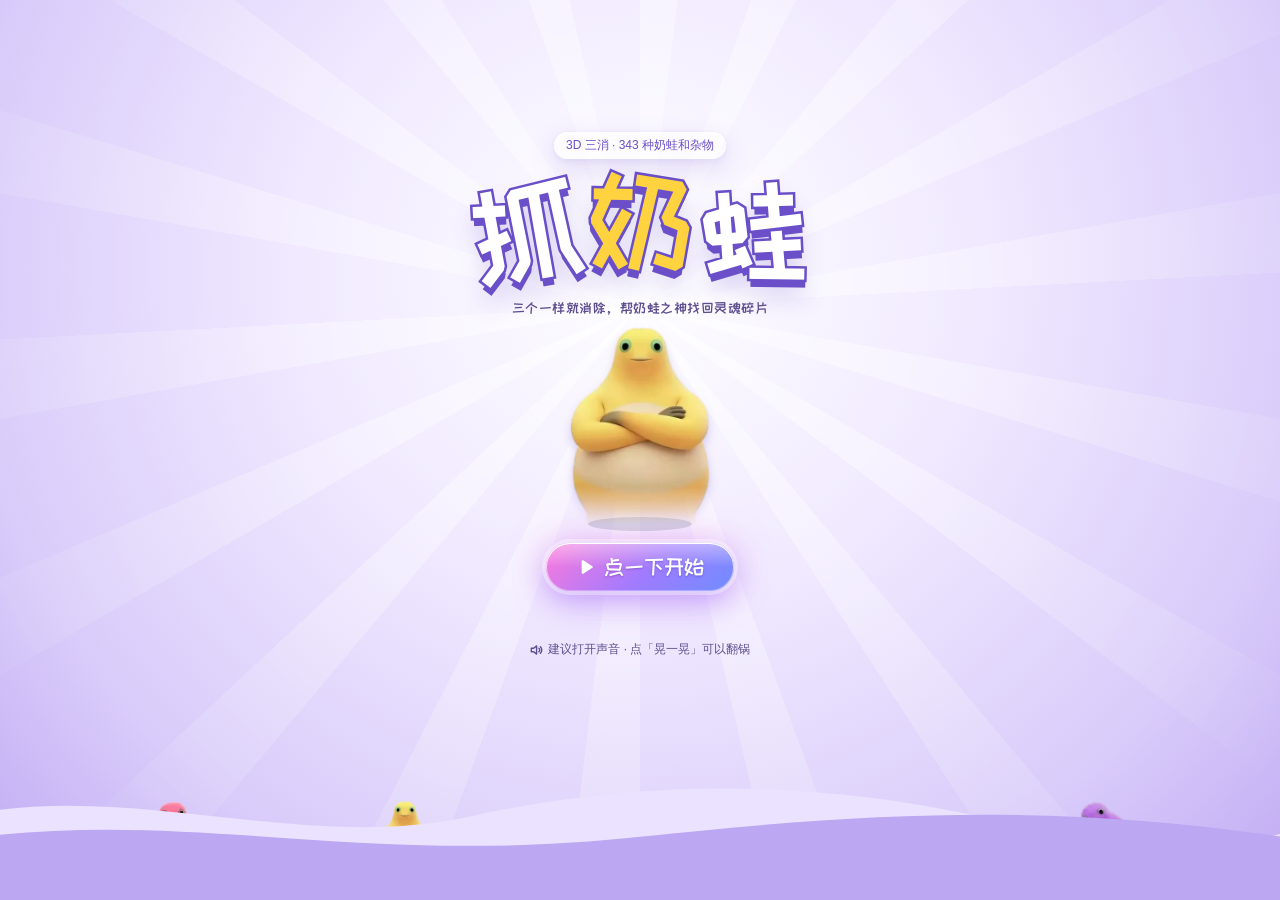
==== index.html @ e1a478c0 "图鉴：联动角色置顶；同步奶蛙之塔 Co-Authored-By: Claude Opus 5.5 <noreply@anthropic.com> Claude-Session: https://cla" ====
<!doctype html>
<html lang="zh-CN">
<head>
<meta charset="utf-8">
<script>(function(){var W=window,K="nwWd",tried=false;try{tried=sessionStorage.getItem(K)==="1"}catch(e){tried=(W.name||"").indexOf(K)>=0}function mark(){try{sessionStorage.setItem(K,"1")}catch(e){try{W.name=(W.name||"")+" "+K}catch(x){}}}W.__nwHard=function(){mark();var done=function(){try{location.reload()}catch(e){}},ps=[];try{if(navigator.serviceWorker&&navigator.serviceWorker.getRegistrations)ps.push(navigator.serviceWorker.getRegistrations().then(function(rs){return Promise.all(rs.map(function(r){return r.unregister()}))}))}catch(e){}try{if(W.caches)ps.push(caches.keys().then(function(ks){return Promise.all(ks.map(function(k){return caches.delete(k)}))}))}catch(e){}try{document.documentElement.className+=" nwretry"}catch(e){}if(W.Promise&&ps.length){var t=setTimeout(done,2500);Promise.all(ps).then(function(){clearTimeout(t);setTimeout(done,300)},function(){clearTimeout(t);done()})}else setTimeout(done,300)};var last=-1,start=Date.now();function cnt(){try{return performance.getEntriesByType("resource").length}catch(e){return 0}}function chk(){if(W.__gameRun||W.__bootOK)return;var n=cnt();if(Date.now()-start<30000&&n!==last){last=n;setTimeout(chk,10000);return}if(tried)return;W.__nwHard()}setTimeout(function(){last=cnt();setTimeout(chk,10000)},7000)})();</script>
<meta name="viewport" content="width=device-width, initial-scale=1, viewport-fit=cover">
<meta name="description" content="3D 抓奶蛙：三个一样就消除，把盆底的宇宙奶蛙抓出来。">
<meta name="theme-color" content="#e3d9fb">
<link rel="preload" href="three.min.js" as="script"><link rel="preload" href="cannon.min.js" as="script">
<link rel="manifest" href="data:application/json,%7B%22name%22%3A%22%E6%8A%93%E5%A5%B6%E8%9B%99%22%2C%22display%22%3A%22standalone%22%7D">
<script>try{if(!Object.fromEntries)Object.fromEntries=function(it){var o={};Array.from(it).forEach(function(p){o[p[0]]=p[1]});return o};if(!Array.prototype.flat)Object.defineProperty(Array.prototype,"flat",{configurable:true,writable:true,value:function(d){d=d===undefined?1:d;return d<1?this.slice():this.reduce(function(a,v){return a.concat(Array.isArray(v)?v.flat(d-1):v)},[])}})}catch(e){}(function(){try{if(window.toy||!/(^|\.)(bilibili|bilibilitoy)\.com$/.test(location.hostname))return;var t=document.createElement("script");t.src="https://s1.hdslb.com/bfs/seed/toy/app/sdk/toy-sdk.js";t.async=true;document.head.appendChild(t)}catch(e){}})();try{window.__g0=Object.getOwnPropertyNames(window)}catch(e){}(function(){try{if(window.name.indexOf("nwRestored")>=0)return;var ls=window.localStorage;if(ls.getItem("nw-stats")||ls.getItem("nw-dex")||!window.indexedDB)return;var r=indexedDB.open("nw-backup",1);r.onupgradeneeded=function(){r.result.createObjectStore("kv")};r.onsuccess=function(){var db=r.result;try{var q=db.transaction("kv","readonly").objectStore("kv").get("s");q.onsuccess=function(){var b=q.result;db.close();if(!b||!b.d||!b.d["nw-stats"]&&!b.d["nw-dex"])return;if(ls.getItem("nw-stats")||ls.getItem("nw-dex"))return;for(var k in b.d){try{ls.setItem(k,b.d[k])}catch(e){}}window.name+=" nwRestored";location.reload()}}catch(e){db.close()}}}catch(e){}})();try{if(window.caches)caches.keys().then(function(ks){ks.forEach(function(k){if(k.indexOf("naiwa-safe-")!==0)caches.delete(k)})})}catch(e){}window.__regSW=function(){if("serviceWorker"in navigator&&location.protocol==="https:"){navigator.serviceWorker.register("sw.js").then(function(r){r.update()}).catch(function(){})}};(function(){var err=null;window.__bootOK=false;window.addEventListener("error",function(e){if(!window.__bootOK&&!err)err=e&&e.message||"error"});function box(msg,btn){var sp=document.getElementById("splash")||document.body||document.documentElement;if(window.__bootOK)return;var d=document.getElementById("bootHelp");if(!d){d=document.createElement("div");d.id="bootHelp";d.setAttribute("style",'visibility:visible;position:fixed;left:16px;right:16px;bottom:calc(18px + env(safe-area-inset-bottom,0px));z-index:50;padding:14px 16px;border-radius:20px;background:rgba(255,255,255,.92);box-shadow:0 8px 24px rgba(80,50,160,.2);color:#3a2f6b;font:14px/1.55 -apple-system,"PingFang SC","Microsoft YaHei",sans-serif;text-align:center');sp.appendChild(d)}d.innerHTML=msg+(btn?'<br><button type="button" style="margin-top:10px;border:0;border-radius:999px;padding:9px 22px;font:inherit;color:#fff;background:linear-gradient(135deg,#ff8fb1,#b39bff)" onclick="event.stopPropagation();window.__nwHard?window.__nwHard():location.reload()">重新加载</button>':"")}function chk(n){if(window.__bootOK)return;if(err)box("游戏没能启动（可能是 App 版本太旧，或者不支持 3D）。<br>可以把 B站 App 更新到最新版后再打开试试。",true);else if(n===1)box("加载得有点慢，网络不太好的话再等一下下……",false);else box("还是没加载好。可以点下面重新加载，或者换个网络 / 浏览器打开。",true);if(n<2)setTimeout(function(){chk(n+1)},n===0?6e3:12e3)}setTimeout(function(){chk(err?0:1)},9e3);(function rmH(){if(window.__bootOK){var d=document.getElementById("bootHelp");if(d&&d.parentNode)d.parentNode.removeChild(d)}else setTimeout(rmH,400)})();window.addEventListener("error",function(){if(!window.__bootOK)setTimeout(function(){chk(0)},1500)});function hasGL(){try{var c=document.createElement("canvas"),g=window.WebGLRenderingContext&&(c.getContext("webgl")||c.getContext("experimental-webgl"));if(!g)return false;var x=g.getExtension("WEBGL_lose_context");if(x)x.loseContext();return true}catch(e){return false}}document.addEventListener("DOMContentLoaded",function(){if(!hasGL()){window.__noGL=true;box("你的手机或浏览器<b>打不开 3D 画面</b>，所以游戏进不去。<br>可以试试：更新 B站 App / 系统浏览器，或者换一个浏览器（比如 Chrome、Safari）打开。",true)}})})();
</script>
<title>抓奶蛙</title>
<style>@font-face{font-family:"ZCOOL KuaiLe";src:url([data-uri]) format("woff2");font-display:swap}
</style>
<style>:root{padding-top:env(safe-area-inset-top,0px);padding-bottom:env(safe-area-inset-bottom,0px);--pond:#e4dafc;--pond-hi:#faf7ff;--pond-lo:#c6b3f3;--pond-deep:#6a4fc9;--ink:#2e2552;--ink-soft:#5f5585;--mist:#e6f4fe;--milk:#fffaf0;--cream:#fff3d6;--wood:#9a5f2c;--wood-dark:#5e3716;--wood-light:#c98a4d;--sun:#ffd23f;--sun-dark:#c9971a;--berry:#ef5a7a;--berry-dark:#b8304f;--sky:#6fb8ff;--common:#5fae54;--rare:#4f8fe8;--legend:#8a5cf0;--display:"ZCOOL KuaiLe","PingFang SC","Hiragino Sans GB","Microsoft YaHei",sans-serif;--body:"ZCOOL KuaiLe","PingFang SC","Hiragino Sans GB","Microsoft YaHei","Noto Sans SC",system-ui,sans-serif;color-scheme:light}*{box-sizing:border-box;-webkit-tap-highlight-color:transparent}html,body{height:100%}body{margin:0;background:radial-gradient(ellipse at 50% 30%,var(--pond-hi) 0%,var(--pond) 50%,var(--pond-lo) 100%);color:var(--ink);font-family:var(--display);overflow:hidden;user-select:none;-webkit-user-select:none;touch-action:none}button{font:inherit;color:inherit;cursor:pointer}button:focus-visible,input:focus-visible{outline:3px solid #fff;outline-offset:2px}svg.i{width:20px;height:20px;fill:none;stroke:currentColor;stroke-width:2.4;stroke-linecap:round;stroke-linejoin:round;flex:none}.chip{display:inline-flex;align-items:center;gap:5px;background:rgba(255,255,255,.78);border-radius:999px;padding:5px 11px;font-size:15px;font-variant-numeric:tabular-nums;white-space:nowrap;box-shadow:0 2px 0 rgba(106,79,201,.25)}.iconbtn{display:inline-flex;align-items:center;justify-content:center;width:38px;height:38px;border:0;border-radius:16px;background:rgba(255,255,255,.85);color:var(--pond-deep);box-shadow:0 3px 0 rgba(106,79,201,.35);flex:none}.iconbtn:active{transform:translateY(2px);box-shadow:0 1px 0 rgba(106,79,201,.35)}.btn{display:flex;align-items:center;justify-content:center;gap:8px;border:0;border-radius:20px;padding:13px 18px;font-size:20px;background:var(--sun);color:#5a3d00;box-shadow:0 5px 0 var(--sun-dark),0 9px 14px rgba(0,0,0,.15)}.btn:active{transform:translateY(4px);box-shadow:0 1px 0 var(--sun-dark)}.btn:disabled{opacity:.55;cursor:default;transform:none}.btn.green{background:#fff;color:var(--pond-deep);box-shadow:0 5px 0 #cfc0f2,0 9px 14px rgba(0,0,0,.12)}.btn.pink{background:var(--berry);color:#fff;box-shadow:0 5px 0 var(--berry-dark),0 9px 14px rgba(0,0,0,.15)}.btn small{font-size:13px;opacity:.75;font-family:var(--body);font-variant-numeric:tabular-nums}.toggle[aria-pressed=false]{opacity:.5}.toggle[aria-pressed=false] .on{display:none}.toggle[aria-pressed=true] .off{display:none}.decor{position:fixed;top:0;right:0;bottom:0;left:0;pointer-events:none;overflow:hidden;z-index:0}.pad{position:absolute;border-radius:50%;background:radial-gradient(circle at 32% 28%,rgba(255,255,255,.95) 0,rgba(255,255,255,.95) 8%,rgba(255,255,255,.25) 22%,rgba(170,215,247,.18) 60%,rgba(255,255,255,.45) 100%);border:2px solid rgba(255,255,255,.7);animation:drift 14s ease-in-out infinite alternate}.pad::after{content:"";position:absolute;left:22%;top:16%;width:22%;height:12%;border-radius:50%;background:rgba(255,255,255,.9);transform:rotate(-30deg)}@keyframes drift{to{transform:translate(14px,-10px) rotate(18deg)}}.bubble{position:absolute;bottom:-20px;width:10px;height:10px;border-radius:50%;border:2px solid rgba(255,255,255,.8);animation:rise 9s linear infinite}@keyframes rise{to{transform:translateY(-110vh) translateX(20px)}}.screen{position:fixed;top:0;right:0;bottom:0;left:0;z-index:40;display:flex;flex-direction:column;align-items:center;overflow-y:auto;padding-inline:16px;padding-block:calc(env(safe-area-inset-top,0px) + 12px) calc(env(safe-area-inset-bottom,0px) + 18px);background:radial-gradient(ellipse at 50% 25%,var(--pond-hi) 0%,var(--pond) 55%,var(--pond-lo) 100%)}.screen[hidden]{display:none}.screen>*{position:relative;z-index:1}.screen-head{width:100%;max-width:520px;display:flex;align-items:center;gap:10px;padding-block:4px 12px}.screen-head h2{margin:0;flex:1;font-size:28px;font-weight:400;color:#fff;text-shadow:0 2px 0 var(--pond-deep),0 4px 0 rgba(0,0,0,.12)}#home{gap:12px}.home-bar{width:100%;max-width:440px;display:flex;align-items:center;gap:8px}.home-bar .grow{flex:1}.logo{display:flex;gap:2px;margin-top:2px}.logo span{display:inline-block;font-size:clamp(60px,18vw,88px);line-height:1;color:#fff;-webkit-text-stroke:3px var(--pond-deep);paint-order:stroke fill;text-shadow:0 6px 0 var(--pond-deep),0 12px 18px rgba(106,79,201,.25);animation:hopIn .7s cubic-bezier(.3,1.7,.5,1) both}.logo span:nth-child(1){transform:rotate(-8deg);animation-delay:.05s}.logo span:nth-child(2){color:var(--sun);transform:translateY(-8px) rotate(4deg);animation-delay:.15s}.logo span:nth-child(3){transform:rotate(-3deg);animation-delay:.25s}@keyframes hopIn{from{opacity:0;translate:0 -50px;scale:.4}}.tag{margin:0;font-family:var(--body);font-size:14px;color:var(--ink-soft);text-align:center}.hero{position:relative;width:min(86vw,340px);height:min(52vw,220px);display:flex;align-items:flex-end;justify-content:center;margin-bottom:10px}.hero .stand{position:absolute;bottom:0;left:24%;right:24%;height:30px;border-radius:50%;background:radial-gradient(ellipse at 50% 35%,#fff,#ece4fd 70%);box-shadow:0 6px 0 #c9b8f0,0 14px 20px rgba(106,79,201,.22)}.hero .main{position:relative;z-index:1;height:94%;max-width:52%;object-fit:contain;margin-bottom:12px;animation:bob 1.6s ease-in-out infinite;transform-origin:50% 100%;cursor:pointer;filter:drop-shadow(0 6px 6px rgba(106,79,201,.25))}.hero .main.ph{border-radius:20px;border:4px solid #fff;height:80%;box-shadow:0 6px 0 #c9b8f0}@keyframes bob{0%,100%{transform:translateY(0) scale(1,1)}45%{transform:translateY(-14px) scale(.97,1.04)}90%{transform:translateY(0) scale(1.05,.95)}}.orb{position:absolute;width:58px;height:58px;border-radius:50%;overflow:hidden;background:radial-gradient(circle at 50% 60%,#fff,#d6eefd);border:3px solid #fff;box-shadow:0 6px 14px rgba(106,79,201,.2);display:flex;align-items:center;justify-content:center;animation:float 3.6s ease-in-out infinite alternate}.orb img{width:82%;height:82%;object-fit:contain}.orb img.ph{width:100%;height:100%;object-fit:cover}.orb::after{content:"";position:absolute;left:18%;top:10%;width:30%;height:16%;border-radius:50%;background:rgba(255,255,255,.85);transform:rotate(-30deg)}@keyframes float{to{transform:translateY(-12px) rotate(4deg)}}.nameplate{position:absolute;bottom:-14px;left:50%;transform:translateX(-50%);z-index:2;gap:6px}.nameplate i{width:9px;height:9px;border-radius:50%;background:var(--rc,var(--common))}.levels{width:100%;max-width:440px;display:grid;grid-template-columns:1fr 1fr;gap:12px;margin-top:6px}.lv{position:relative;text-align:left;border:0;border-radius:28px;padding:14px 14px 12px;background:#fff;box-shadow:0 6px 0 #cfc0f2,0 12px 18px rgba(106,79,201,.15);display:flex;flex-direction:column;gap:3px;overflow:hidden;min-height:140px;min-width:0}.lv:active{transform:translateY(4px);box-shadow:0 2px 0 #cfc0f2}.lv .tg{font-family:var(--body);font-size:12px;color:var(--ink-soft)}.lv h3{margin:0;font-size:28px;font-weight:400;color:var(--pond-deep);line-height:1.15}.lv .meta{font-family:var(--body);font-size:12px;color:var(--ink-soft)}.lv .bt{margin-top:auto;font-size:15px;font-variant-numeric:tabular-nums;padding-right:40px}.lv .go{position:absolute;right:12px;bottom:12px;width:36px;height:36px;border-radius:50%;background:var(--sun);box-shadow:0 3px 0 var(--sun-dark);display:flex;align-items:center;justify-content:center;color:#5a3d00}.lv .go svg.i{width:16px;height:16px}.lv .peek{position:absolute;right:-12px;top:-4px;width:72px;height:84px;object-fit:contain;transform:rotate(12deg);pointer-events:none}.lv>*:not(.peek){position:relative;z-index:1}.lv.hard{background:radial-gradient(1.5px 1.5px at 20% 30%,#fff 50%,transparent 51%),radial-gradient(1px 1px at 70% 60%,#fff 50%,transparent 51%),radial-gradient(1.5px 1.5px at 40% 80%,#fff 50%,transparent 51%),radial-gradient(1px 1px at 85% 20%,#fff 50%,transparent 51%),linear-gradient(160deg,#4a4fb0,#1d2155);box-shadow:0 6px 0 #14173d,0 12px 18px rgba(29,33,85,.3);color:#fff}.lv.hard:active{box-shadow:0 2px 0 #14173d}.lv.hard h3{color:#fff}.lv.hard .tg,.lv.hard .meta{color:#c9d3ff}.lv.hard .bt{color:#ffe08a}.lv.locked .go{background:#8e96d6;box-shadow:none;color:#fff}.lv.locked .peek{filter:brightness(0) opacity(.45)}.lv.nudge{animation:nudge .4s}@keyframes nudge{20%,60%{transform:translateX(-6px)}40%,80%{transform:translateX(6px)}}.lv:disabled{cursor:default;opacity:.8}.daily{width:100%;max-width:440px;display:flex;align-items:center;gap:12px;border:0;text-align:left;background:rgba(255,255,255,.8);border-radius:20px;padding:10px 14px 10px 10px;box-shadow:0 4px 0 rgba(106,79,201,.18)}.daily .pic{width:62px;height:62px;border-radius:16px;flex:none;background:radial-gradient(circle at 50% 40%,#fff,color-mix(in srgb,var(--rc,var(--common)) 20%,#fff));display:flex;align-items:center;justify-content:center;overflow:hidden}.daily .pic img{width:88%;height:88%;object-fit:contain}.daily .pic img.ph{width:100%;height:100%;object-fit:cover}.daily.locked .pic img{filter:brightness(0) opacity(.3)}.daily>div:last-child{min-width:0;flex:1}.daily small{display:block;font-family:var(--body);font-size:12px;color:var(--ink-soft)}.daily b{font-weight:400;font-size:20px}.daily p{margin:2px 0 0;font-family:var(--body);font-size:13px;color:var(--ink-soft);overflow:hidden;text-overflow:ellipsis;white-space:nowrap}.menu{width:100%;max-width:440px;display:grid;grid-template-columns:1fr 1fr;gap:12px}.menu .btn{font-size:18px;padding:12px 10px}.dex-sum{width:100%;max-width:520px;display:flex;align-items:center;gap:12px;background:rgba(255,255,255,.7);border-radius:20px;padding:12px 14px;margin-bottom:14px}.dex-sum b{font-size:30px;font-weight:400;font-variant-numeric:tabular-nums;color:var(--pond-deep)}.dex-sum .meter{flex:1;height:12px;border-radius:99px;background:rgba(106,79,201,.15);overflow:hidden}.dex-sum .meter i{display:block;height:100%;background:linear-gradient(90deg,var(--sun),#ffb03f);border-radius:99px}.dex-sec{width:100%;max-width:520px}.dex-sec h3{margin:6px 0 10px;font-size:20px;font-weight:400;color:#fff;text-shadow:0 2px 0 var(--pond-deep)}.dex-grid{display:grid;grid-template-columns:repeat(auto-fill,minmax(98px,1fr));gap:10px;margin-bottom:16px}.dcard{position:relative;border:0;border-radius:20px;padding:8px 6px 9px;background:var(--milk);box-shadow:0 4px 0 var(--rc,var(--common));display:flex;flex-direction:column;align-items:center;gap:4px;min-width:0}.dcard:active{transform:translateY(3px);box-shadow:0 1px 0 var(--rc,var(--common))}.dcard .pic{width:100%;aspect-ratio:1;border-radius:12px;background:radial-gradient(circle at 50% 40%,#fff,color-mix(in srgb,var(--rc,var(--common)) 18%,#fff));display:flex;align-items:center;justify-content:center;overflow:hidden}.dcard .pic img{width:88%;height:88%;object-fit:contain}.dcard .pic img.ph,.card .pic img.ph{width:100%;height:100%;object-fit:cover;border-radius:12px}.dcard.locked .pic img{filter:brightness(0) opacity(.28)}.dcard .nm{font-size:15px;line-height:1.2;text-align:center;white-space:nowrap;overflow:hidden;text-overflow:ellipsis;max-width:100%}.dcard .no{position:absolute;top:6px;left:9px;font-size:12px;font-family:var(--body);color:var(--ink-soft);font-variant-numeric:tabular-nums}.dcard .new{position:absolute;top:-6px;right:-4px;background:var(--berry);color:#fff;font-size:12px;border-radius:8px;padding:1px 6px}.r-common{--rc:var(--common)}.r-rare{--rc:var(--rare)}.r-legend{--rc:var(--legend)}.rar{display:inline-block;font-size:13px;font-family:var(--body);color:#fff;background:var(--rc);border-radius:99px;padding:2px 9px}.r-legend .rar{background:linear-gradient(90deg,#3b2a7a,var(--legend),#e3a73d)}.tabs{width:100%;max-width:520px;display:grid;grid-auto-flow:column;grid-auto-columns:1fr;gap:6px;background:rgba(255,255,255,.45);padding:5px;border-radius:20px;margin-bottom:12px}.tabs button{border:0;border-radius:16px;padding:9px;font-size:18px;background:transparent;color:var(--pond-deep)}.tabs button[aria-selected=true]{background:#fff;box-shadow:0 3px 0 #cfc0f2}.board{width:100%;max-width:520px;display:flex;flex-direction:column;gap:8px}.rowr{display:grid;grid-template-columns:38px minmax(0,1fr) auto;align-items:center;gap:10px;background:rgba(255,255,255,.82);border-radius:16px;padding:10px 14px}.rowr.me{outline:3px solid var(--sun)}.rank{width:32px;height:32px;border-radius:50%;display:flex;align-items:center;justify-content:center;font-size:18px;background:rgba(106,79,201,.12);color:var(--pond-deep);font-variant-numeric:tabular-nums}.rank.g1{background:#ffd23f;color:#6b4a00;box-shadow:0 2px 0 #c9971a}.rank.g2{background:#e3e8ee;color:#4b5563;box-shadow:0 2px 0 #aab3bd}.rank.g3{background:#f1b27f;color:#6b3410;box-shadow:0 2px 0 #c97d45}.rowr .who{min-width:0}.rowr .who b{display:block;font-weight:400;font-size:18px;white-space:nowrap;overflow:hidden;text-overflow:ellipsis}.rowr .who small{font-family:var(--body);font-size:12px;color:var(--ink-soft)}.rowr .t{font-size:20px;font-variant-numeric:tabular-nums;color:var(--pond-deep)}.empty{font-family:var(--body);text-align:center;color:var(--ink-soft);background:rgba(255,255,255,.6);border-radius:16px;padding:22px 16px;line-height:1.6}.stats{width:100%;max-width:520px;display:grid;grid-template-columns:repeat(3,1fr);gap:8px;margin-top:14px}.stats div{background:rgba(255,255,255,.6);border-radius:16px;padding:8px;text-align:center}.stats b{display:block;font-size:22px;font-weight:400;font-variant-numeric:tabular-nums}.stats small{font-family:var(--body);font-size:12px;color:var(--ink-soft)}.note{font-family:var(--body);font-size:12px;color:var(--ink-soft);margin:12px 0 0;text-align:center;max-width:520px}#app{position:relative;z-index:1;height:100%;max-width:520px;margin:0 auto;display:flex;flex-direction:column;padding-inline:12px;padding-block:8px 10px;gap:8px}.hud{display:flex;align-items:center;gap:8px}.prog{flex:1;min-width:0;display:flex;flex-direction:column;gap:3px}.prog .bar{height:12px;border-radius:99px;background:rgba(255,255,255,.55);overflow:hidden;box-shadow:inset 0 1px 2px rgba(0,0,0,.2)}.prog .bar i{display:block;height:100%;width:0;background:linear-gradient(90deg,var(--sun),#ffb03f);border-radius:99px;transition:width .3s}.prog span{font-family:var(--body);font-size:12px;color:var(--ink);font-variant-numeric:tabular-nums}.timer.warn{background:var(--berry);color:#fff;animation:throb .5s ease-in-out infinite alternate}@keyframes throb{to{transform:scale(1.08)}}#stage{position:relative;flex:1;min-height:0;border-radius:28px;overflow:hidden}#stage canvas{display:block;width:100%;height:100%;cursor:pointer}#banner{position:absolute;top:0;right:0;bottom:0;left:0;display:flex;align-items:center;justify-content:center;pointer-events:none;padding-inline:16px;text-align:center}#banner span{font-size:34px;color:#fff;-webkit-text-stroke:2px var(--pond-deep);paint-order:stroke fill;text-shadow:0 4px 0 var(--pond-deep),0 8px 12px rgba(0,0,0,.2);opacity:0;transform:scale(.6) rotate(-4deg);transition:opacity .25s,transform .35s cubic-bezier(.3,1.6,.5,1);text-wrap:balance}#banner.on span{opacity:1;transform:scale(1) rotate(0)}#toast{position:absolute;top:10px;left:50%;transform:translate(-50%,-70px);display:flex;align-items:center;gap:8px;background:var(--milk);border-radius:16px;padding:6px 14px 6px 6px;box-shadow:0 4px 0 var(--rc,var(--common)),0 8px 14px rgba(0,0,0,.15);transition:transform .4s cubic-bezier(.3,1.5,.5,1);white-space:nowrap;pointer-events:none;font-size:15px}#toast.on{transform:translate(-50%,0)}#toast img{width:36px;height:36px;object-fit:contain}#toast small{display:block;font-family:var(--body);font-size:11px;color:var(--ink-soft)}#loading{position:absolute;top:0;right:0;bottom:0;left:0;display:flex;flex-direction:column;align-items:center;justify-content:center;gap:10px;font-size:18px;color:#fff;text-shadow:0 2px 0 var(--pond-deep);padding-inline:16px;text-align:center}#loading[hidden]{display:none}.dots{display:flex;gap:8px}.dots i{width:14px;height:14px;border-radius:50%;background:var(--sun);box-shadow:0 3px 0 var(--sun-dark);animation:hop .6s ease-in-out infinite alternate}.dots i:nth-child(2){animation-delay:.15s}.dots i:nth-child(3){animation-delay:.3s}@keyframes hop{to{transform:translateY(-12px)}}#tray{position:relative;display:grid;grid-template-columns:repeat(7,1fr);gap:5px;padding:9px 9px 11px;border-radius:20px;background:repeating-linear-gradient(90deg,rgba(0,0,0,.04) 0 3px,transparent 3px 26px),linear-gradient(var(--wood-light),var(--wood));box-shadow:inset 0 3px 7px rgba(0,0,0,.45),0 5px 0 var(--wood-dark),0 10px 16px rgba(0,0,0,.25)}#tray.danger{animation:wobble .35s ease-in-out infinite alternate}@keyframes wobble{from{transform:rotate(-.8deg)}to{transform:rotate(.8deg)}}.slot{aspect-ratio:1/1.08;max-width:100%;border-radius:12px;background:rgba(0,0,0,.24);box-shadow:inset 0 2px 4px rgba(0,0,0,.45);display:flex;align-items:center;justify-content:center}.slot img{width:94%;height:94%;object-fit:contain;filter:drop-shadow(0 2px 2px rgba(0,0,0,.35))}.slot.land img{animation:land .3s cubic-bezier(.3,1.8,.5,1)}@keyframes land{0%{transform:scale(1.35,.6)}60%{transform:scale(.9,1.15)}100%{transform:none}}.slot.hide img{visibility:hidden}.slot.pop img{animation:pop .28s ease-in forwards}@keyframes pop{40%{transform:scale(1.4) rotate(-10deg)}100%{transform:scale(0) rotate(30deg);opacity:0}}.tools{display:grid;grid-template-columns:repeat(4,1fr);gap:8px}.tool{position:relative;display:flex;flex-direction:column;align-items:center;gap:2px;border:0;border-radius:16px;padding:7px 4px 6px;font-size:15px;background:var(--sun);color:#5a3d00;box-shadow:0 4px 0 var(--sun-dark)}.tool svg.i{width:22px;height:22px}.tool:active{transform:translateY(3px);box-shadow:0 1px 0 var(--sun-dark)}.tool:disabled{opacity:.45;cursor:default;transform:none}.tool.free{background:#fff;color:var(--pond-deep);box-shadow:0 4px 0 #cfc0f2}.tool b{position:absolute;top:-6px;right:-4px;min-width:20px;height:20px;border-radius:12px;background:var(--berry);color:#fff;font-size:12px;font-weight:400;line-height:20px;padding:0 5px}.fly{position:fixed;z-index:30;pointer-events:none;transition:transform .34s cubic-bezier(.3,.7,.3,1);filter:drop-shadow(0 4px 4px rgba(0,0,0,.35))}.bit{position:fixed;z-index:31;pointer-events:none;width:9px;height:9px;border-radius:4px;transition:transform .6s cubic-bezier(.2,.7,.4,1),opacity .6s ease-in}.combo{position:fixed;z-index:32;pointer-events:none;font-size:30px;color:#fff;white-space:nowrap;-webkit-text-stroke:2px var(--berry-dark);paint-order:stroke fill;text-shadow:0 3px 0 var(--berry),0 5px 8px rgba(0,0,0,.3);transform:translate(-50%,0) scale(.5);opacity:0;transition:transform .5s cubic-bezier(.3,1.6,.5,1),opacity .3s}.combo.on{transform:translate(-50%,-46px) scale(1);opacity:1}.lv.next{box-shadow:0 0 0 3px #ffd23f,0 6px 0 #e0a800,0 12px 22px rgba(255,176,0,.35)}.lv.next::after{content:"下一关";position:absolute;right:10px;top:10px;z-index:3;padding:3px 9px;border-radius:999px;background:#ffd23f;color:#7a3d00;font-family:var(--body);font-size:11px;font-weight:700;box-shadow:0 2px 0 #e0a800;animation:nextBob 1.4s ease-in-out infinite}@keyframes nextBob{50%{transform:translateY(-3px)}}.lv.next .peek{opacity:.9}.runchips{display:flex;flex-wrap:wrap;justify-content:center;gap:6px;margin:6px 0 2px}.runchips span{padding:3px 10px;border-radius:999px;background:#fff3c4;color:#8a5a00;font-family:var(--body);font-size:12px;box-shadow:inset 0 0 0 1px #ffe08a}.mile{position:fixed;z-index:33;pointer-events:none;display:flex;flex-direction:column;align-items:center;transform:translate(-50%,-50%) scale(.3) rotate(-10deg);opacity:0;transition:transform .45s cubic-bezier(.3,1.7,.5,1),opacity .25s}.mile.on{transform:translate(-50%,-50%) scale(1) rotate(-4deg);opacity:1}.mile.out{opacity:0;transform:translate(-50%,-80%) scale(1.15) rotate(-4deg);transition:transform .5s,opacity .45s}.mile img{width:96px;height:96px;object-fit:contain;filter:drop-shadow(0 6px 8px rgba(0,0,0,.25));animation:mileShake .16s infinite alternate}.mile b{font-size:52px;line-height:1;color:#fff;-webkit-text-stroke:3px #b0175a;paint-order:stroke fill;text-shadow:0 5px 0 #ff4f8b,0 10px 18px rgba(0,0,0,.3);margin-top:-6px;white-space:nowrap}.mile.m5 b{-webkit-text-stroke-color:#a34400;text-shadow:0 5px 0 #ff9500,0 10px 18px rgba(0,0,0,.3);font-size:60px}.mile.m8 b{-webkit-text-stroke-color:#4b1fa8;text-shadow:0 5px 0 #8b5cf6,0 0 26px #ffd23f,0 10px 18px rgba(0,0,0,.3);font-size:64px}@keyframes mileShake{from{transform:rotate(-7deg) translateY(0)}to{transform:rotate(7deg) translateY(-4px)}}.combo.fam{font-size:28px;-webkit-text-stroke-color:#7a3d00;text-shadow:0 3px 0 #f2b705,0 5px 8px rgba(0,0,0,.3);z-index:34}#goalTag{position:absolute;left:12px;top:58px;z-index:5;display:flex;align-items:center;gap:7px;max-width:calc(100% - 24px);padding:5px 10px 5px 6px;border-radius:12px;background:rgba(255,255,255,.82);box-shadow:0 3px 0 rgba(106,79,201,.18);font-family:var(--body);font-size:12px;color:#3b2f6b;line-height:1.25;pointer-events:none;animation:goalIn .5s cubic-bezier(.3,1.6,.5,1)}#goalTag[hidden]{display:none}#goalTag .gi{flex:none;width:22px;height:22px;border-radius:50%;display:grid;place-items:center;background:#ffd23f;color:#7a3d00;font-weight:700;font-size:12px}#goalTag .gt{min-width:0}#goalTxt{white-space:nowrap}#goalTag .gt small{display:block;color:#7b72a3;font-size:11px}#goalTag .gp{flex:none;font-variant-numeric:tabular-nums;font-weight:700;color:#6a4fc9}#goalTag.done{background:linear-gradient(135deg,#7bd389,#3fb46b);color:#fff}#goalTag.done .gt small,#goalTag.done .gp{color:#fff}#goalTag.done .gi{background:#fff;color:#3fb46b}#goalTag.fail{opacity:.6;filter:grayscale(1)}#goalTag{transition:max-width .4s ease,padding .3s}#goalTag.mini{max-width:92px;padding:4px 8px 4px 4px;gap:5px}#goalTag.mini .gt{display:none}#goalTag.mini .gp{font-size:11px}#goalTag.warn .gp{color:#e8455e;animation:pulseT .5s infinite alternate}@keyframes pulseT{to{transform:scale(1.15)}}@keyframes goalIn{from{transform:translateX(-30px);opacity:0}}body.boss #goalTag,body.space #goalTag,body.hell #goalTag{background:rgba(0,0,0,.4);color:#fff}body.boss #goalTag .gt small,body.space #goalTag .gt small,body.hell #goalTag .gt small{color:#ffd6e6}body.boss #goalTag .gp,body.space #goalTag .gp,body.hell #goalTag .gp{color:#ffd23f}#evTag{position:absolute;left:50%;top:14px;z-index:6;transform:translate(-50%,-20px);opacity:0;padding:7px 14px;border-radius:999px;background:#fff7d6;color:#7a3d00;font-family:var(--body);font-size:13px;font-weight:700;box-shadow:0 4px 0 #f2b705,0 8px 18px rgba(0,0,0,.18);white-space:nowrap;pointer-events:none;transition:transform .4s cubic-bezier(.3,1.6,.5,1),opacity .3s}#evTag.on{transform:translate(-50%,0);opacity:1}#stage.rare::before{content:"";position:absolute;top:0;right:0;bottom:0;left:0;z-index:4;pointer-events:none;border-radius:inherit;box-shadow:inset 0 0 60px 16px rgba(255,210,63,.85);animation:rareGlow .5s infinite alternate}@keyframes rareGlow{from{opacity:.55}to{opacity:1}}.modal{position:fixed;top:0;right:0;bottom:0;left:0;display:flex;align-items:center;justify-content:center;background:rgba(46,30,90,.55);z-index:60;padding-inline:16px}.modal[hidden]{display:none}.card{width:100%;max-width:330px;background:var(--milk);border-radius:28px;padding:22px 22px 20px;text-align:center;display:flex;flex-direction:column;gap:12px;align-items:center;box-shadow:0 8px 0 rgba(0,0,0,.18);animation:card .4s cubic-bezier(.3,1.6,.5,1)}@keyframes card{from{transform:scale(.6)}}.card h2{margin:0;font-size:30px;font-weight:400;text-wrap:balance}.card p{margin:0;font-family:var(--body);font-size:15px;line-height:1.6;color:var(--ink-soft)}.card .btn{width:100%}.card .link{border:0;background:transparent;font-size:15px;padding:2px 10px;text-decoration:underline;color:var(--ink-soft)}.card .big-t{font-size:44px;line-height:1;color:var(--pond-deep);font-variant-numeric:tabular-nums}.card label{font-family:var(--body);font-size:13px;color:var(--ink-soft);align-self:flex-start}.card input{width:100%;font:inherit;font-size:18px;border:2px solid #d9cfb8;border-radius:16px;padding:9px 12px;background:#fff;color:var(--ink);text-align:center}.card .pic{width:180px;height:180px;border-radius:28px;display:flex;align-items:center;justify-content:center;background:radial-gradient(circle at 50% 40%,#fff,color-mix(in srgb,var(--rc,var(--common)) 22%,#fff))}.card .pic img{width:88%;height:88%;object-fit:contain;animation:bob 1.6s ease-in-out infinite;transform-origin:50% 100%}.card.locked .pic img{filter:brightness(0) opacity(.3);animation:none}.facts{width:100%;display:grid;grid-template-columns:1fr 1fr;gap:8px}.facts div{background:rgba(106,79,201,.08);border-radius:12px;padding:7px}.facts b{display:block;font-weight:400;font-size:20px;font-variant-numeric:tabular-nums}.facts small{font-family:var(--body);font-size:12px;color:var(--ink-soft)}.r-legend.card .pic{background:radial-gradient(circle at 50% 40%,#5b4bb0,#1b1640)}#splash{position:fixed;top:0;right:0;bottom:0;left:0;z-index:90;display:flex;flex-direction:column;align-items:center;justify-content:center;gap:12px;padding-inline:16px;padding-bottom:110px;overflow:hidden;cursor:pointer;transition:opacity .45s,transform .45s;background:radial-gradient(ellipse at 50% 30%,#ffffff 0%,#f0e9ff 38%,#d9cbfa 75%,#bfaaf3 100%)}#splash.out{opacity:0;transform:scale(1.06);pointer-events:none}#splash>*{position:relative;z-index:2}.sp-rays{position:absolute!important;z-index:0!important;left:50%;top:34%;width:160vmax;height:160vmax;margin:-80vmax 0 0 -80vmax;background:repeating-conic-gradient(from 0deg,rgba(255,255,255,.55) 0,rgba(255,255,255,.55) 7deg,rgba(255,255,255,0) 7deg,rgba(255,255,255,0) 20deg);-webkit-mask:radial-gradient(circle,#000 0,transparent 55%);mask:radial-gradient(circle,#000 0,transparent 55%);animation:spin 40s linear infinite}@keyframes spin{to{transform:rotate(360deg)}}.sp-bubbles{position:absolute!important;top:0;right:0;bottom:0;left:0;z-index:1!important;pointer-events:none}.sp-bubbles i{position:absolute;bottom:-30px;border-radius:50%;border:2px solid rgba(255,255,255,.85);background:radial-gradient(circle at 30% 30%,rgba(255,255,255,.9) 0 12%,transparent 30%);animation:rise 10s linear infinite}.sp-bubbles i:nth-child(1){left:8%;width:18px;height:18px}.sp-bubbles i:nth-child(2){left:22%;width:10px;height:10px;animation-delay:-3s;animation-duration:8s}.sp-bubbles i:nth-child(3){left:41%;width:24px;height:24px;animation-delay:-6s}.sp-bubbles i:nth-child(4){left:63%;width:12px;height:12px;animation-delay:-1s;animation-duration:7s}.sp-bubbles i:nth-child(5){left:78%;width:20px;height:20px;animation-delay:-4s}.sp-bubbles i:nth-child(6){left:90%;width:9px;height:9px;animation-delay:-8s;animation-duration:9s}.sp-bubbles i:nth-child(7){left:52%;width:14px;height:14px;animation-delay:-2s;animation-duration:12s}.sp-badge{font-family:var(--body);font-size:12px;letter-spacing:.06em;color:#6a4fc9;background:rgba(255,255,255,.85);border-radius:999px;padding:5px 12px;box-shadow:0 2px 0 rgba(106,79,201,.18);animation:fadeDown .6s .05s both}@keyframes fadeDown{from{opacity:0;transform:translateY(-12px)}}.sp-logo{display:flex;gap:4px;line-height:1}.sp-logo span{display:inline-block;font-size:clamp(76px,24vw,118px);color:#fff;-webkit-text-stroke:5px #6a4fc9;paint-order:stroke fill;text-shadow:0 8px 0 #6a4fc9,0 16px 24px rgba(106,79,201,.3);animation:hopIn .8s cubic-bezier(.3,1.7,.5,1) both,wob 3.2s ease-in-out 1s infinite}.sp-logo span:nth-child(1){--r:-8deg;transform:rotate(-8deg);animation-delay:.1s,1s}.sp-logo span:nth-child(2){--r:4deg;color:var(--sun);transform:translateY(-10px) rotate(4deg);animation-delay:.22s,1.3s}.sp-logo span:nth-child(3){--r:-3deg;transform:rotate(-3deg);animation-delay:.34s,1.6s}@keyframes wob{0%,100%{rotate:0deg}50%{rotate:3deg}}.sp-sub{margin:0;font-family:var(--body);font-size:14px;color:#5d4f8f;text-align:center;animation:fadeDown .6s .45s both}.sp-hero{position:relative;width:min(50vw,200px);height:min(50vw,200px);display:flex;align-items:flex-end;justify-content:center;animation:fadeDown .7s .5s both}.sp-hero img{width:100%;height:100%;object-fit:contain;-webkit-mask-image:linear-gradient(#000 80%,transparent 99%);mask-image:linear-gradient(#000 80%,transparent 99%);animation:bob 1.6s ease-in-out infinite;transform-origin:50% 100%;filter:drop-shadow(0 6px 4px rgba(106,79,201,.25))}.sp-shadow{position:absolute;bottom:-4px;left:24%;right:24%;height:14px;border-radius:50%;background:rgba(29,53,87,.16);animation:shadow 1.6s ease-in-out infinite;z-index:-1}.sp-cta{display:flex;flex-direction:column;align-items:center;gap:10px;margin-top:4px;animation:fadeDown .6s .7s both}#splash .tap{display:flex;align-items:center;gap:8px;background:var(--sun);color:#5a3d00;border-radius:999px;padding:13px 30px;font-size:22px;box-shadow:0 6px 0 var(--sun-dark),0 12px 20px rgba(201,151,26,.3);animation:throb .8s ease-in-out infinite alternate}.sp-load{display:flex;flex-direction:column;align-items:center;gap:5px;width:200px;transition:opacity .4s}.sp-load.done{opacity:0}.sp-bar{width:100%;height:8px;border-radius:99px;background:rgba(255,255,255,.7);box-shadow:inset 0 1px 2px rgba(29,53,87,.15);overflow:hidden}.sp-bar i{display:block;height:100%;width:6%;border-radius:99px;background:linear-gradient(90deg,#cbb8ff,#7a5cf0);transition:width .4s}#splash small{font-family:var(--body);font-size:12px;color:#5d4f8f;font-variant-numeric:tabular-nums}.sp-hint{display:flex;align-items:center;gap:5px}.sp-hint svg.i{width:14px;height:14px}.sp-water{position:absolute!important;left:0;right:0;bottom:0;height:130px;z-index:1!important;pointer-events:none}.sp-water svg{position:absolute;left:-40px;right:-40px;bottom:0;width:calc(100% + 80px);height:100%}.sp-water .w1{fill:#ebe2ff;animation:wave 6s ease-in-out infinite alternate}.sp-water .w2{fill:#bba7f2}.sp-peek{position:absolute;left:0;right:0;bottom:46px;display:flex;justify-content:space-around;padding-inline:4%;z-index:0}.sp-peek img{width:min(17vw,78px);height:min(19vw,88px);object-fit:contain;object-position:50% 0;transform:translateY(40%);animation:peek 3.4s ease-in-out infinite}.sp-peek img:nth-child(2){animation-delay:-.7s}.sp-peek img:nth-child(3){animation-delay:-1.5s}.sp-peek img:nth-child(4){animation-delay:-2.2s}.sp-peek img:nth-child(5){animation-delay:-2.9s}@keyframes peek{0%,100%{transform:translateY(55%) rotate(-4deg)}45%{transform:translateY(8%) rotate(4deg)}60%{transform:translateY(12%) rotate(0)}}.sp-water svg{z-index:1}.lv.secret{grid-column:1/-1;min-height:96px;background:radial-gradient(1.5px 1.5px at 12% 30%,#fff 50%,transparent 51%),radial-gradient(1px 1px at 40% 70%,#fff 50%,transparent 51%),radial-gradient(1.5px 1.5px at 64% 22%,#fff 50%,transparent 51%),radial-gradient(1px 1px at 88% 60%,#fff 50%,transparent 51%),linear-gradient(120deg,#1a1240,#3b1f7a 55%,#120b2e);box-shadow:0 6px 0 #0b0720,0 12px 18px rgba(20,10,60,.35);color:#fff}.lv.secret h3{color:#fff}.lv.secret .tg,.lv.secret .meta{color:#cdbcff}.lv.secret .bt{color:#ffe08a}.lv.secret .peek{width:84px;height:96px;top:-2px}body.space{background:radial-gradient(1.5px 1.5px at 10% 20%,#fff 50%,transparent 51%),radial-gradient(1px 1px at 30% 70%,#fff 50%,transparent 51%),radial-gradient(1.5px 1.5px at 70% 15%,#fff 50%,transparent 51%),radial-gradient(1px 1px at 85% 55%,#fff 50%,transparent 51%),radial-gradient(1px 1px at 55% 90%,#fff 50%,transparent 51%),radial-gradient(ellipse at 50% 30%,#3b2f8f,#140f3a 60%,#07051a)}body.space .decor{opacity:.35}body.boss{background:radial-gradient(ellipse at 50% 28%,#6b1d42 0%,#3a0d26 55%,#16050f 100%)}body.hell{background:radial-gradient(ellipse at 50% 110%,#ff6a00 0%,#8a1a04 35%,#3a0703 70%,#120202 100%)}body.boss .decor{opacity:.25}body.boss .hud{background:rgba(70,14,38,.62);border-color:rgba(255,255,255,.14);box-shadow:0 6px 16px rgba(0,0,0,.35)}body.boss .lvl{color:#fff}body.boss #count{color:#ffc2d4}body.boss .hud .bar{background:rgba(255,255,255,.14)}body.boss .hud .bar i{background:linear-gradient(90deg,#ff5f6d,#ffc371)}body.boss .timer{background:#b0103a;box-shadow:0 3px 0 #6d0a24}body.boss .tool{background:rgba(255,255,255,.1);color:#fff;box-shadow:0 4px 0 #16050f}body.ice{background:radial-gradient(ellipse at 50% 25%,#ffffff 0%,#dff4ff 45%,#a9dcf5 100%)}.stars{display:flex;gap:6px;justify-content:center}.stars svg{width:34px;height:34px;fill:#d9cfb8}.stars svg.on{fill:var(--sun);filter:drop-shadow(0 2px 0 var(--sun-dark));animation:pop-in .4s cubic-bezier(.3,1.8,.5,1) both}.stars svg:nth-child(2){animation-delay:.12s}.stars svg:nth-child(3){animation-delay:.24s}@keyframes pop-in{from{transform:scale(0) rotate(-40deg)}}.poster-wrap{width:100%;max-height:58vh;overflow:auto;border-radius:16px;background:#f3eeff}.poster-wrap img{display:block;width:100%;height:auto;user-select:auto;-webkit-user-select:auto;-webkit-touch-callout:default}.row2{width:100%;display:grid;grid-template-columns:1fr 1fr;gap:10px}.tipbox{width:100%;display:flex;align-items:center;gap:10px;background:#fff4d1;border:2px dashed #f0c24a;border-radius:20px;padding:10px 12px;text-align:left}.tipbox p{flex:1;margin:0;font-size:13px;line-height:1.5;color:#7a5a12}.tipbox .btn{width:auto;flex:none;font-size:16px;padding:9px 14px}#tipModal{z-index:70}.qr{width:min(64vw,240px);aspect-ratio:1;border-radius:20px;overflow:hidden;box-shadow:0 6px 0 rgba(0,0,0,.12);background:#1b1b1b}.qr img{width:100%;height:100%;object-fit:cover;user-select:auto;-webkit-user-select:auto;-webkit-touch-callout:default}.support{border:0;background:transparent;font-family:var(--body);font-size:13px;color:var(--ink-soft);text-decoration:underline;padding:4px 8px}#tut{position:fixed;top:0;right:0;bottom:0;left:0;z-index:36;pointer-events:none;--x:50%;--y:50%;--r:52px}#tut.tapall{pointer-events:auto;cursor:pointer}.tut-dim{position:absolute;top:0;right:0;bottom:0;left:0;background:radial-gradient(circle at var(--x) var(--y),transparent 0 var(--r),rgba(36,22,80,.58) calc(var(--r) + 18px));transition:background .2s}.tut-ring{position:absolute;left:var(--x);top:var(--y);width:calc(var(--r)*2);height:calc(var(--r)*2);margin:calc(var(--r)*-1) 0 0 calc(var(--r)*-1);border:3px dashed rgba(255,255,255,.9);border-radius:50%;animation:spin 7s linear infinite}.tut-hand{position:absolute;left:var(--x);top:var(--y);width:52px;height:52px;margin:8px 0 0 4px;color:#fff;filter:drop-shadow(0 3px 3px rgba(0,0,0,.4));animation:tap 1.1s ease-in-out infinite}.tut-hand svg.i{width:52px;height:52px;fill:#ffd23f;stroke:#5a3d00;stroke-width:1.6}@keyframes tap{0%,100%{transform:translate(10px,14px) scale(1)}45%{transform:translate(0,0) scale(.88)}55%{transform:translate(0,0) scale(.88)}}.tut-card{position:absolute;left:50%;top:calc(env(safe-area-inset-top,0px) + 92px);transform:translateX(-50%);width:min(88vw,340px);background:#fff;border-radius:20px;padding:12px 16px 10px;box-shadow:0 6px 0 rgba(106,79,201,.25),0 14px 24px rgba(0,0,0,.18);text-align:center;animation:card .35s cubic-bezier(.3,1.6,.5,1)}.tut-card b{display:block;font-weight:400;font-size:20px;color:var(--pond-deep)}.tut-card p{margin:4px 0 6px;font-family:var(--body);font-size:14px;line-height:1.5;color:var(--ink-soft)}.tut-step{display:inline-block;font-family:var(--body);font-size:11px;color:#fff;background:var(--pond-deep);border-radius:99px;padding:1px 9px;margin-bottom:4px}#tutSkip{pointer-events:auto;border:0;background:transparent;font-family:var(--body);font-size:12px;color:var(--ink-soft);text-decoration:underline;padding:2px 8px}#tut.nohand .tut-hand{display:none}.shinybadge{position:absolute;top:-6px;left:-4px;display:flex;align-items:center;gap:2px;background:linear-gradient(135deg,#fff3b0,#f2b705);color:#6b4a00;border-radius:8px;padding:1px 6px 1px 4px;font-size:11px;box-shadow:0 2px 0 #c9971a}.shinybadge svg{width:11px;height:11px;fill:currentColor}.rainbowbadge{left:auto;right:-4px;top:auto;bottom:-6px;background:linear-gradient(90deg,#ff5f6d,#ffc371,#47e891,#3fa7ff,#b06bff);color:#fff;box-shadow:0 2px 0 rgba(0,0,0,.2)}.dcard.shiny{box-shadow:0 4px 0 #e0a100,0 0 0 2px #ffd54a}.dcard.shiny .pic,.card.shiny .pic{background:radial-gradient(circle at 50% 40%,#fffbe6,#ffe58a)}.dcard.shiny .pic img,.card.shiny .pic img,.slot.shiny img,.nestfrog.shiny img{filter:sepia(.55) saturate(2.2) brightness(1.12) drop-shadow(0 0 6px rgba(255,210,63,.95))}.slot.shiny{box-shadow:inset 0 3px 5px rgba(0,0,0,.35),0 0 0 2px #ffd54a,0 0 12px rgba(255,213,74,.9)}#toast.gold{box-shadow:0 4px 0 #e0a100,0 0 0 2px #ffd54a,0 8px 18px rgba(242,183,5,.35)}#toast.ach{box-shadow:0 4px 0 #6a4fc9,0 8px 14px rgba(0,0,0,.15)}#toast .achic{width:36px;height:36px;border-radius:12px;display:flex;align-items:center;justify-content:center;background:linear-gradient(135deg,#ffe08a,#f2b705);color:#6b4a00}#toast .achic svg{width:20px;height:20px;fill:none;stroke:currentColor;stroke-width:2.4;stroke-linecap:round;stroke-linejoin:round}.ach-head{width:100%;max-width:520px;display:flex;align-items:baseline;justify-content:space-between;margin:2px 0 10px}.ach-head h3{margin:0;font-size:20px;font-weight:400;color:#fff;text-shadow:0 2px 0 var(--pond-deep)}.ach-head span{font-family:var(--body);font-size:13px;color:var(--ink-soft);font-variant-numeric:tabular-nums}.ach-grid{width:100%;max-width:520px;display:grid;grid-template-columns:repeat(auto-fill,minmax(150px,1fr));gap:8px;margin-bottom:18px}.ach{display:grid;grid-template-columns:40px minmax(0,1fr);gap:9px;align-items:center;background:rgba(255,255,255,.85);border-radius:16px;padding:9px 10px;box-shadow:0 3px 0 rgba(106,79,201,.15)}.ach .ai{width:40px;height:40px;border-radius:12px;display:flex;align-items:center;justify-content:center;background:#ece5fb;color:#b3a8cf}.ach .ai svg{width:22px;height:22px;fill:none;stroke:currentColor;stroke-width:2.3;stroke-linecap:round;stroke-linejoin:round}.ach.done .ai{background:linear-gradient(135deg,#ffe08a,#f2b705);color:#6b4a00;box-shadow:0 2px 0 #c9971a}.ach b{display:block;font-weight:400;font-size:15px;line-height:1.25;white-space:nowrap;overflow:hidden;text-overflow:ellipsis}.ach small{display:block;font-family:var(--body);font-size:11px;line-height:1.35;color:var(--ink-soft)}.ach .pg{height:5px;border-radius:8px;background:#ece5fb;margin-top:4px;overflow:hidden}.ach .pg i{display:block;height:100%;background:linear-gradient(90deg,#cbb8ff,#7a5cf0);border-radius:8px}.ach:not(.done){opacity:.8}.nest{position:relative;width:100%;max-width:440px;border-radius:28px;padding:10px 12px 12px;background:rgba(255,255,255,.55);box-shadow:0 4px 0 rgba(106,79,201,.15)}.nest-head{display:flex;align-items:baseline;justify-content:space-between;margin-bottom:6px}.nest-head b{font-weight:400;font-size:18px;color:var(--pond-deep)}.nest-head small{font-family:var(--body);font-size:12px;color:var(--ink-soft)}.pondbox{position:relative;height:150px;border-radius:50%/42%;overflow:hidden;background:radial-gradient(ellipse at 50% 35%,#c9ecff,#8fcff2 70%,#6cb8e6);box-shadow:inset 0 -8px 0 rgba(106,79,201,.18),inset 0 4px 10px rgba(255,255,255,.6)}.pondbox::before{content:"";position:absolute;left:12%;top:18%;width:22%;height:10%;border-radius:50%;background:rgba(255,255,255,.45)}.pondbox .lily{position:absolute;width:44px;height:26px;border-radius:50%;background:conic-gradient(from 20deg,transparent 0 30deg,#5fbf6a 30deg 360deg);opacity:.9}.nestfrog{position:absolute;width:52px;height:56px;margin:-56px 0 0 -26px;border:0;padding:0;background:transparent;cursor:pointer;transition:left var(--mv,2s) ease-in-out,top var(--mv,2s) ease-in-out}.nestfrog::after{content:"";position:absolute;left:18%;right:18%;bottom:-3px;height:8px;border-radius:50%;background:rgba(29,53,87,.18);z-index:-1}.nestfrog img{width:100%;height:100%;object-fit:contain;transform-origin:50% 100%;transform:scaleX(var(--fx,1))}.nestfrog.walk img{animation:waddle .36s ease-in-out infinite alternate}.nestfrog.hop img{animation:nhop .45s cubic-bezier(.3,1.6,.5,1)}.nestfrog.big{width:64px;height:68px;margin:-68px 0 0 -32px}@keyframes waddle{from{transform:scaleX(var(--fx,1)) rotate(-5deg) translateY(0)}to{transform:scaleX(var(--fx,1)) rotate(5deg) translateY(-3px)}}@keyframes nhop{40%{transform:scaleX(var(--fx,1)) translateY(-26px) scale(1.05,.95)}}.nest-empty{position:absolute;top:0;right:0;bottom:0;left:0;display:flex;align-items:center;justify-content:center;text-align:center;padding-inline:24px;font-family:var(--body);font-size:13px;color:#2c5d8a}[hidden]{display:none!important}.lv>span.go{position:absolute;right:12px;bottom:12px}.lv .bt{padding-right:48px}.lv.bosscard{grid-column:1/-1;min-height:118px;background:radial-gradient(circle at 20% 120%,rgba(255,120,60,.45),transparent 55%),linear-gradient(140deg,#7a1636,#3a0d26 60%,#16050f);box-shadow:0 6px 0 #16050f,0 12px 18px rgba(60,6,26,.35);color:#fff}.lv.bosscard h3{color:#fff}.lv.bosscard .tg,.lv.bosscard .meta{color:#ffc2d4}.lv.bosscard .bt{color:#ffe08a}.lv.bosscard .peek{width:96px;height:104px;top:-6px}.lv.bosscard .lvst svg{fill:rgba(255,255,255,.2)}.lv.bosscard .lvst svg.on{fill:#ffd23f}.lv.bosscard.locked .peek{filter:brightness(0) opacity(.5)}.lv.bosscard.locked .go{background:#7a3a52;box-shadow:none;color:#fff}.lv.icy{grid-column:1/-1;min-height:110px;background:radial-gradient(circle at 85% 15%,rgba(255,255,255,.9) 0 6%,transparent 7%),linear-gradient(150deg,#e9f8ff,#a8dcf6 60%,#7cc4ee);box-shadow:0 6px 0 #5aa7d6,0 12px 18px rgba(106,79,201,.18)}.lv.icy h3{color:#1d5f97}.lv.icy .tg,.lv.icy .meta{color:#2f6f9e}.lv.icy .bt{color:#1d3557}.lv.icy.locked .peek{filter:brightness(0) opacity(.3)}.lv.icy.locked .go{background:#9cc7e4;box-shadow:none;color:#fff}.lv.icy .lvst svg{fill:rgba(255,255,255,.7)}#home{gap:14px;padding-bottom:calc(env(safe-area-inset-bottom,0px) + 70px)}.pchip{display:flex;align-items:center;gap:8px;border:0;border-radius:999px;padding:4px 14px 4px 4px;background:rgba(255,255,255,.82);box-shadow:0 3px 0 rgba(106,79,201,.2);text-align:left;min-width:0}.pc-ring{position:relative;width:40px;height:40px;flex:none}.pc-ring svg{position:absolute;top:0;right:0;bottom:0;left:0;transform:rotate(-90deg)}.pc-ring circle{fill:none;stroke:#ece5fb;stroke-width:3.5}.pc-ring #pcArc{stroke:var(--sun);stroke-linecap:round;stroke-dasharray:94.2;stroke-dashoffset:94.2;transition:stroke-dashoffset .6s}.pc-ring img{position:absolute;top:6px;right:6px;bottom:6px;left:6px;width:28px;height:28px;object-fit:contain;border-radius:50%;background:#f3eeff}.pc-txt{min-width:0}.pc-txt b{display:block;font-weight:400;font-size:15px;line-height:1.15;color:var(--pond-deep);white-space:nowrap}.pc-txt small{display:block;font-family:var(--body);font-size:11px;color:var(--ink-soft);white-space:nowrap;font-variant-numeric:tabular-nums}.hero{height:min(48vw,200px)}.speech{position:absolute;z-index:3;top:4%;left:50%;transform:translateX(8%);background:#fff;color:var(--ink);font-size:14px;padding:6px 11px;border-radius:16px;white-space:nowrap;box-shadow:0 3px 0 rgba(106,79,201,.2);animation:float 3s ease-in-out infinite alternate;pointer-events:none}.speech::after{content:"";position:absolute;left:14px;bottom:-7px;border:7px solid transparent;border-top-color:#fff;border-bottom:0}.lvst{display:flex;gap:2px;margin-top:2px}.lvst svg{width:15px;height:15px;fill:#d9e6f2}.lvst svg.on{fill:var(--sun)}.lv.hard .lvst svg,.lv.secret .lvst svg{fill:rgba(255,255,255,.22)}.lv.hard .lvst svg.on,.lv.secret .lvst svg.on{fill:#ffd23f}.tiles{width:100%;max-width:440px;display:grid;grid-template-columns:repeat(3,1fr);gap:10px}.tile{display:flex;flex-direction:column;align-items:center;gap:3px;border:0;border-radius:20px;padding:11px 6px 9px;background:#fff;box-shadow:0 4px 0 #cfc0f2,0 8px 14px rgba(106,79,201,.12);min-width:0}.tile:active{transform:translateY(3px);box-shadow:0 1px 0 #cfc0f2}.tile .ti{width:38px;height:38px;border-radius:12px;display:flex;align-items:center;justify-content:center;color:#fff;background:var(--tc);box-shadow:inset 0 -3px 0 rgba(0,0,0,.16)}.tile b{font-weight:400;font-size:16px;color:var(--ink)}.tile small{font-family:var(--body);font-size:11px;color:var(--ink-soft);font-variant-numeric:tabular-nums}.t-dex{--tc:#7a5cf0}.t-ach{--tc:#f2b705}.t-rank{--tc:#ff4f8b}.waves{position:fixed;left:0;right:0;bottom:0;width:100%;height:70px;z-index:0;pointer-events:none}.waves path{fill:rgba(255,255,255,.45)}.waves path+path{fill:rgba(187,167,242,.55)}.waves path:first-child{animation:wave 7s ease-in-out infinite alternate}@keyframes wave{to{transform:translateX(-40px)}}#scoreBox{position:absolute;left:12px;top:10px;z-index:5;display:flex;flex-direction:column;align-items:flex-start;padding:5px 12px 6px;border-radius:16px;background:rgba(255,255,255,.72);box-shadow:0 3px 0 rgba(106,79,201,.18);pointer-events:none;line-height:1}#scoreBox small{font-family:var(--body);font-size:11px;color:#6b628f}#scoreBox b{font-size:24px;color:#2e2552;font-variant-numeric:tabular-nums}#scoreBox.bump{animation:pop-in .35s}body.boss #scoreBox,body.space #scoreBox,body.hell #scoreBox{background:rgba(0,0,0,.35)}body.boss #scoreBox b,body.space #scoreBox b,body.hell #scoreBox b{color:#fff}body.boss #scoreBox small,body.space #scoreBox small,body.hell #scoreBox small{color:#ffd6e6}#curseTag{position:absolute;right:12px;top:10px;z-index:5;max-width:55%;padding:6px 10px;border-radius:12px;background:rgba(40,0,0,.6);color:#ffb38a;font-family:var(--body);font-size:12px;line-height:1.3;pointer-events:none}body.fever #stage::after{content:"";position:absolute;top:0;right:0;bottom:0;left:0;pointer-events:none;z-index:4;border-radius:inherit;box-shadow:inset 0 0 50px 12px rgba(255,79,139,.75);animation:fever .45s infinite alternate}body.fever #scoreBox{background:linear-gradient(135deg,#ff4f8b,#f2b705)}body.fever #scoreBox b,body.fever #scoreBox small{color:#fff}body.fever #scoreBox::after{content:"奶蛙暴走 ×2";position:absolute;left:100%;top:50%;transform:translate(8px,-50%);white-space:nowrap;font-size:15px;color:#fff;-webkit-text-stroke:4px #ff4f8b;paint-order:stroke;animation:pop-in .3s}@keyframes fever{from{opacity:.55}to{opacity:1}}.coin{display:inline-block;width:17px;height:17px;border-radius:50%;background:url("[data-uri]") center/contain no-repeat;vertical-align:-3px;position:relative;filter:drop-shadow(0 1px 1px rgba(140,90,0,.3))}.coin::after{content:none;position:absolute;top:0;right:0;bottom:0;left:0;display:flex;align-items:center;justify-content:center;font-size:10px;color:#8a5a00;font-style:normal}.coin.big{width:24px;height:24px}.coin.big::after{content:none}.coinchip{display:flex;align-items:center;gap:5px;height:36px;border:0;border-radius:999px;padding:0 12px 0 8px;background:rgba(255,255,255,.82);box-shadow:0 3px 0 rgba(106,79,201,.2);color:#6b4a00;font-size:16px;margin-right:6px}.tiles{grid-template-columns:repeat(4,1fr)!important;gap:8px!important}#rankBtn{display:none!important}.t-shop{--tc:#e8a400}.nest-head{gap:8px}.nest-head small{flex:1}.nest-share{border:0;border-radius:999px;padding:5px 12px;background:var(--grape,#6a4fc9);color:#fff;font-size:13px;box-shadow:0 3px 0 rgba(0,0,0,.18)}.scoreline{display:flex;justify-content:center;gap:14px;align-items:center;margin:2px 0 6px;font-family:var(--body);color:var(--ink-soft,#6b628f)}.scoreline b{font-size:20px;color:var(--ink,#2e2552)}.scoreline i{font-style:normal;color:#fff;background:#ff4f8b;border-radius:99px;padding:1px 7px;font-size:11px;vertical-align:2px}.coin-get{display:flex;align-items:center;gap:4px;color:#b77f00!important;font-weight:700}.card.shop{max-height:88vh;overflow:auto}.shop-bal{display:flex;align-items:center;justify-content:center;gap:6px;flex-wrap:wrap;margin-bottom:10px}.shop-bal b{font-size:24px;color:#b77f00}.shop-bal small{width:100%;font-family:var(--body);color:var(--ink-soft,#6b628f)}.shop-tabs{display:grid;grid-template-columns:1fr 1fr;gap:6px;background:rgba(106,79,201,.1);padding:4px;border-radius:16px;margin-bottom:10px}.shop-tabs button{border:0;border-radius:12px;padding:8px;background:transparent;font-size:15px;color:var(--ink-soft,#6b628f)}.shop-tabs .on{background:#fff;color:var(--ink,#2e2552);box-shadow:0 2px 0 rgba(106,79,201,.2)}.shop-grid{display:grid;grid-template-columns:repeat(3,1fr);gap:8px;margin-bottom:8px}.sk{display:flex;flex-direction:column;align-items:center;gap:4px;border:0;border-radius:16px;padding:10px 4px 8px;background:#f6f2ff;box-shadow:0 3px 0 #ddd2f6}.sk b{font-size:14px;color:var(--ink,#2e2552)}.sk small{font-family:var(--body);font-size:12px;color:#b77f00;display:flex;align-items:center;gap:3px}.sk.on{background:#fff6d6;box-shadow:0 0 0 3px #ffd23f,0 3px 0 #e0b100}.sk.on small{color:#6b4a00}.sk.poor{opacity:.55}.sw{display:block;width:58px;height:44px}.sw.pot{width:66px;height:52px;overflow:visible;filter:drop-shadow(0 2px 3px rgba(80,50,160,.15))}.sw.tray{border-radius:12px;background:repeating-linear-gradient(90deg,rgba(0,0,0,.18) 0 4px,transparent 4px 14px),var(--a);box-shadow:inset 0 -4px 0 rgba(0,0,0,.18)}#tray.skin-pink{background:linear-gradient(180deg,#ffc2d6,#ff8fb1 55%,#e86592);box-shadow:inset 0 2px 0 rgba(255,255,255,.5),0 5px 0 #b8456c,0 12px 18px rgba(232,101,146,.25)}#tray.skin-ice{background:linear-gradient(180deg,#eafaff,#9fdcf5 55%,#6cbbe0);box-shadow:inset 0 2px 0 rgba(255,255,255,.7),0 5px 0 #4a97bd,0 12px 18px rgba(80,160,210,.25)}#tray.skin-night{background:radial-gradient(circle at 20% 30%,#fff 0 1px,transparent 2px),radial-gradient(circle at 70% 60%,#fff 0 1px,transparent 2px),linear-gradient(180deg,#5a4bc4,#3a2f8f 55%,#241d5c);background-size:60px 40px,80px 50px,auto;box-shadow:inset 0 2px 0 rgba(255,255,255,.3),0 5px 0 #17113f,0 12px 18px rgba(36,29,92,.35)}#tray.skin-gold{background:linear-gradient(180deg,#fff1a8,#f2b705 55%,#c58a00);box-shadow:inset 0 2px 0 rgba(255,255,255,.7),0 5px 0 #8a6100,0 12px 18px rgba(242,183,5,.35)}.lv.dailycard{grid-column:1/-1;min-height:112px;background:radial-gradient(circle at 85% 20%,rgba(255,255,255,.7),transparent 40%),linear-gradient(135deg,#ffe58a,#ffb36b 60%,#ff8fb1);box-shadow:0 6px 0 #e08a3c,0 12px 18px rgba(224,138,60,.25)}.lv.dailycard h3{color:#5a2a00}.lv.dailycard .tg,.lv.dailycard .meta{color:#8a4a10}.lv.dailycard .bt{color:#b0103a}.lv.dailycard .peek{width:84px;height:94px;top:2px}.lv.dailycard.locked{filter:saturate(.3)}.sk.nudge,.lv.nudge{animation:nudge .35s}#cut{position:fixed;top:0;right:0;bottom:0;left:0;z-index:90;display:flex;flex-direction:column;justify-content:flex-end;padding:0 14px calc(env(safe-area-inset-bottom,0px) + 26px);background:linear-gradient(180deg,rgba(20,12,50,.25),rgba(20,12,50,.78));cursor:pointer}#cutSkip{position:absolute;top:calc(env(safe-area-inset-top,0px) + 14px);right:14px;border:0;border-radius:99px;padding:6px 14px;background:rgba(255,255,255,.85);color:#4a3a8a;font-size:14px}.cut-box{position:relative;max-width:520px;width:100%;margin:0 auto;display:flex;align-items:flex-end;gap:4px}.cut-box.in{animation:pop-in .3s}#cutImg{width:clamp(120px,36vw,160px);height:150px;object-fit:contain;flex:none;margin-bottom:-6px;filter:drop-shadow(0 6px 8px rgba(0,0,0,.35))}.cut-txt{flex:1;min-width:0;background:#fffaf0;border-radius:20px;padding:14px 16px 12px;box-shadow:0 6px 0 #d8c8ff,0 14px 24px rgba(0,0,0,.25)}.cut-txt b{display:inline-block;font-size:15px;color:#fff;background:#6a4fc9;border-radius:99px;padding:2px 12px;margin-bottom:6px}.cut-txt p{margin:0;font-family:var(--body);font-size:16px;line-height:1.65;color:#2e2552;min-height:3.3em}.cut-txt small{display:block;text-align:right;font-family:var(--body);font-size:11px;color:#7d72a8;margin-top:4px}#cut.narr .cut-txt{background:rgba(20,12,50,.85);box-shadow:0 0 0 1px rgba(255,255,255,.15)}#cut.narr .cut-txt p{color:#f3eeff}#cut.narr .cut-txt b{background:#ffd23f;color:#5a3d00}.frag-row{width:100%;max-width:440px;display:flex;align-items:center;gap:10px;margin:-2px 0 12px}.frag-row .link{margin:0 0 0 auto;padding:0;font-size:13px}.frag-t{font-family:var(--body);font-size:13px;color:var(--ink-soft,#6b628f)}.frags{display:inline-flex;gap:5px}.frags i{width:14px;height:18px;-webkit-clip-path:polygon(50% 0,100% 40%,50% 100%,0 40%);clip-path:polygon(50% 0,100% 40%,50% 100%,0 40%);background:rgba(106,79,201,.2)}.frags i.on{background:linear-gradient(160deg,#fff6c2,#ffd23f 45%,#ff8fb1);filter:drop-shadow(0 0 4px rgba(255,210,63,.9))}.frag-get{display:flex;flex-direction:column;align-items:center;gap:6px;margin:4px 0 8px;padding:10px;border-radius:16px;background:linear-gradient(135deg,#fff6d6,#ffe1ec);font-family:var(--body);color:#7a4a00}.frag-get .frags i{width:20px;height:26px}.end-god{display:block;width:110px;height:120px;object-fit:contain;margin:0 auto 6px;filter:drop-shadow(0 0 18px rgba(255,210,63,.9))}.vs{font-family:var(--body);color:var(--ink-soft,#6b628f)}.vs.win{color:#c2410c;font-weight:700}#bossBar{position:absolute;left:50%;top:10px;transform:translateX(-50%);z-index:5;display:flex;align-items:center;gap:6px;width:min(64%,300px);padding:4px 10px 4px 4px;border-radius:99px;background:rgba(40,6,20,.72);box-shadow:0 0 0 2px rgba(255,90,90,.45);pointer-events:none}#bossBar img{width:30px;height:30px;object-fit:contain;border-radius:50%;background:rgba(255,255,255,.15)}#bossBar .hpw{flex:1;height:10px;border-radius:99px;background:rgba(255,255,255,.15);overflow:hidden}#bossBar .hpw i{display:block;height:100%;background:linear-gradient(90deg,#ff3b3b,#ff9a3c);transition:width .35s}#bossBar b{font-size:12px;color:#ffd6d6;font-variant-numeric:tabular-nums;min-width:44px;text-align:right}#bossBar.hit{animation:bosshit .35s}@keyframes bosshit{25%{transform:translateX(calc(-50% - 6px))}50%{transform:translateX(calc(-50% + 5px))}75%{transform:translateX(calc(-50% - 3px))}}body.boss #scoreBox{top:54px}.tools{grid-template-columns:repeat(5,1fr)!important;gap:7px!important}.tool .lb{font-size:13px}.t-sum{--tc:#f2b705}.t-sum .ic{background:conic-gradient(#f2b705 var(--p,0deg),rgba(0,0,0,.12) 0);padding:3px}.t-sum .ic img{width:100%;height:100%;object-fit:contain;border-radius:8px;background:#fff8e1}.t-sum.full .ic{animation:sumglow 1s infinite alternate}@keyframes sumglow{from{box-shadow:0 0 0 0 rgba(242,169,0,.0)}to{box-shadow:0 0 0 4px rgba(242,169,0,.35),0 0 14px rgba(255,210,63,.9)}}.up-box{display:flex;gap:10px;align-items:center;text-align:left;background:#f6f2ff;border-radius:16px;padding:12px;margin-bottom:10px}.up-box img{width:64px;height:70px;object-fit:contain}.up-box p{margin:4px 0 0;font-family:var(--body);font-size:13px;color:var(--ink-soft,#6b628f);line-height:1.5}.shop-tabs{grid-template-columns:repeat(3,1fr)!important}.shop-tabs button{font-size:13px!important;padding:8px 2px!important}#credits{position:fixed;top:0;right:0;bottom:0;left:0;z-index:95;overflow:hidden;background:radial-gradient(ellipse at 50% 120%,#ffc99c 0%,#f59f7a 25%,#6a4fc9 70%,#2a1f5c 100%);color:#fff;text-align:center}#crSkip{position:absolute;top:calc(env(safe-area-inset-top,0px) + 14px);right:14px;z-index:2;border:0;border-radius:99px;padding:6px 14px;background:rgba(255,255,255,.85);color:#4a3a8a;font-size:14px}#credRoll{position:absolute;left:0;right:0;top:0;padding:0 20px 60px;animation:roll 26s linear forwards}@keyframes roll{from{transform:translateY(100vh)}to{transform:translateY(0)}}#credRoll h2{font-size:56px;margin:70px 0 0;-webkit-text-stroke:8px #6a4fc9;paint-order:stroke;letter-spacing:6px}.cr-sub{font-size:20px;color:#ffe08a;margin:4px 0 36px}.cr-sec{margin:0 auto 30px;max-width:420px}.cr-sec small{display:block;font-family:var(--body);font-size:13px;letter-spacing:4px;color:#e4dcff;margin-bottom:8px}.cr-sec p{margin:0;font-size:20px;line-height:1.6}.cr-cast{display:grid;grid-template-columns:repeat(4,1fr);gap:10px}.cr-cast figure{margin:0}.cr-cast img,.cr-you{display:flex;align-items:center;justify-content:center;width:100%;aspect-ratio:1;object-fit:contain;filter:drop-shadow(0 4px 6px rgba(0,0,0,.3))}.cr-you{border-radius:50%;background:rgba(255,255,255,.18);font-size:22px;width:80%;margin:0 auto}.cr-cast figcaption{font-family:var(--body);font-size:12px;margin-top:2px}.cr-stats{font-family:var(--body);font-size:14px;color:#ffe08a;margin:10px 0}.cr-end{font-size:24px;margin:30px 0 18px}.cr-btns{display:flex;flex-direction:column;gap:10px;max-width:300px;margin:0 auto}.frags .soul{width:18px;height:18px;border-radius:50%;margin-left:4px;background:radial-gradient(circle,rgba(255,255,255,.5),rgba(106,79,201,.15));box-shadow:0 0 0 1px rgba(106,79,201,.25)}.frags .soul.on{background:radial-gradient(circle,#fff 0,#fff 25%,#ffd23f 55%,#ff8fb1);box-shadow:0 0 10px rgba(255,210,63,.9)}#endBtn{margin-left:8px!important}.lore{text-align:left;margin:4px 0 12px;padding:12px 14px;border-radius:16px;background:linear-gradient(135deg,#fff8e6,#f3ecff);box-shadow:inset 0 0 0 1px rgba(106,79,201,.15)}.lore small{font-family:var(--body);font-size:11px;letter-spacing:3px;color:#9a7a3a}.lore b{display:block;font-size:18px;margin:2px 0 4px;color:var(--ink,#2e2552)}.lore p{margin:0!important;font-family:var(--body);font-size:14px!important;line-height:1.7!important;color:#4a3f70!important}.lore.locked{background:#f2eff8}.lore.locked b{color:#7d72a8}.lore .pg{height:6px;border-radius:8px;background:rgba(106,79,201,.15);margin-top:6px;overflow:hidden}.lore .pg i{display:block;height:100%;background:#ffd23f}#choice{position:fixed;top:0;right:0;bottom:0;left:0;z-index:92;display:flex;align-items:center;justify-content:center;padding:20px;background:rgba(20,12,50,.72)}.ch-box{width:100%;max-width:360px;text-align:center;background:#fffaf0;border-radius:28px;padding:22px 18px 18px;box-shadow:0 10px 0 #d8c8ff,0 20px 40px rgba(0,0,0,.35);animation:pop-in .35s}.ch-box img{width:110px;height:110px;object-fit:contain;margin-top:-70px;filter:drop-shadow(0 6px 8px rgba(0,0,0,.3))}.ch-box h3{margin:4px 0;font-size:24px;color:#2e2552}.ch-box p{font-family:var(--body);color:#6b628f;margin:0 0 14px}.ch-box .btn{width:100%;margin-top:10px}.btn.dark{background:#3a2f8f;color:#fff;box-shadow:0 5px 0 #1d1748}:root.moonlit{--pond:#d3d9f2;--pond-hi:#f4f6ff;--pond-lo:#97a3d6;--pond-deep:#2c3570;--ink:#1d2350;--ink-soft:#5a6396}.moonlit #splash{background:radial-gradient(circle at 78% 16%,#fffbe8 0 5%,rgba(255,251,232,.35) 6%,transparent 14%),radial-gradient(ellipse at 50% 30%,#eef1ff 0%,#b8c3ee 45%,#5b67a8 85%,#2c3570 100%)}.moonlit .sp-water .w1{fill:#c7d0f5}.moonlit .sp-water .w2{fill:#6f7cc0}.moonlit .sp-logo span{-webkit-text-stroke-color:#2c3570;text-shadow:0 8px 0 #2c3570,0 16px 24px rgba(44,53,112,.35)}.moonlit .sp-badge,.moonlit .sp-sub,.moonlit #splash small{color:#2c3570}.moonlit .sp-bar i{background:linear-gradient(90deg,#c7d0f5,#5b67a8)}#credits.seal{background:radial-gradient(circle at 80% 12%,#fffbe8 0 3%,transparent 9%),radial-gradient(ellipse at 50% 120%,#5b67a8 0%,#2c3570 45%,#0f1230 100%)}.cr-cast figure.sealed img{filter:grayscale(1) brightness(.6) drop-shadow(0 4px 6px rgba(0,0,0,.3))}.cr-hint{font-family:var(--body);font-size:14px;color:#ffe08a;margin:-6px 0 18px}.ach small.rw{display:block;margin-top:2px;color:#b77f00}.ach small.rw.got{color:#7bbf8a}.rw-toast{position:fixed;left:50%;bottom:calc(env(safe-area-inset-bottom,0px) + 110px);transform:translateX(-50%);z-index:99;display:flex;align-items:center;gap:6px;padding:10px 16px;border-radius:99px;background:#fff6d6;color:#6b4a00;font-size:15px;box-shadow:0 6px 18px rgba(0,0,0,.2);animation:pop-in .35s;white-space:nowrap}#tray.skin-dawn{background:linear-gradient(180deg,#ffe3b8,#ffb36b 55%,#f08a5d);box-shadow:inset 0 2px 0 rgba(255,255,255,.6),0 5px 0 #c2551a,0 12px 18px rgba(240,138,93,.3)}#tray.skin-vinyl{background:repeating-radial-gradient(circle at 50% 50%,#2b2b2b 0,#2b2b2b 3px,#1a1a1a 3px,#1a1a1a 6px);box-shadow:inset 0 2px 0 rgba(255,255,255,.15),0 5px 0 #000,0 12px 18px rgba(0,0,0,.35)}.vinyl{width:150px;height:150px;margin:6px auto 8px;border-radius:50%;background:repeating-radial-gradient(circle,#222 0,#222 2px,#111 2px,#111 5px);display:flex;align-items:center;justify-content:center;box-shadow:0 8px 18px rgba(0,0,0,.3)}.vinyl img{width:62px;height:62px;border-radius:50%;object-fit:contain;background:#ffd23f;padding:6px}.vinyl.spin{animation:spin 4s linear infinite}@keyframes spin{to{transform:rotate(360deg)}}.tracks{display:flex;flex-direction:column;gap:6px;margin:6px 0 10px}.trk{display:grid;grid-template-columns:32px 1fr auto;align-items:center;gap:8px;border:0;border-radius:16px;padding:10px 12px;background:#f6f2ff;text-align:left}.trk .no{font-size:13px;color:#7d72a8}.trk b{font-size:16px;color:var(--ink,#2e2552)}.trk small{font-family:var(--body);font-size:12px;color:#7d72a8}.trk.on{background:#fff6d6;box-shadow:0 0 0 2px #ffd23f}.trk.on small{color:#b77f00}.trk.lock{opacity:.55}.screen-head h2{color:var(--pond-deep)!important;text-shadow:0 2px 0 rgba(255,255,255,.9)!important;letter-spacing:1px}.ach-head h3{color:var(--pond-deep)!important;text-shadow:0 2px 0 rgba(255,255,255,.9)!important}.pchip{flex:1 1 auto;max-width:62%;padding-right:12px!important}.pc-txt small{font-size:11px!important}.pc-txt{overflow:hidden}.pc-txt small{overflow:hidden;text-overflow:ellipsis}.home-bar{gap:7px}.home-bar .grow{flex:0 1 4px}.ach{padding:11px 12px;gap:10px;align-items:start}.ach .ai{margin-top:2px}.ach.tap::after{top:9px!important;bottom:auto;right:9px;font-size:10px!important;padding:1px 7px!important;opacity:.95}.ach.tap b{padding-right:34px}.ach small.rw{font-size:11px;white-space:nowrap;overflow:hidden;text-overflow:ellipsis}.ach.done b{color:var(--ink,#2e2552)}#replayBtn,#endBtn{text-decoration:none!important;border:0!important;background:#fff!important;color:#6a4fc9!important;border-radius:99px!important;padding:5px 12px!important;font-size:12px!important;box-shadow:0 2px 0 rgba(106,79,201,.2)}.seg button{display:flex;flex-direction:column;align-items:center;gap:1px;padding:8px 4px 7px!important;font-size:14px!important;line-height:1.2}.seg button small{font-family:var(--body);font-size:10px;color:#7d72a8}.seg .on small{color:#b77f00}.sw-toggle{position:relative;width:50px;height:30px;border:0;border-radius:99px;background:#d8d0ee;padding:0;transition:background .2s;box-shadow:inset 0 2px 3px rgba(0,0,0,.08);opacity:1!important}.sw-toggle i{position:absolute;left:3px;top:3px;width:24px;height:24px;border-radius:50%;background:#fff;box-shadow:0 2px 3px rgba(0,0,0,.18);transition:transform .2s}.sw-toggle[aria-pressed=true]{background:linear-gradient(135deg,#9b7bff,#6a4fc9)}.sw-toggle[aria-pressed=true] i{transform:translateX(20px)}.set-row{padding:7px 0!important}.card.shop{width:min(92vw,400px);box-sizing:border-box}.set-sec{margin-bottom:10px!important}.lv,.tile,.daily,.nest-share,.ds-it,.sk,.trk{transition:transform .12s ease}.lv:not(.locked):active,.tile:active,.daily:active{transform:scale(.975)}.lv.locked{cursor:not-allowed}button:focus-visible,a:focus-visible{outline:3px solid #ffd23f;outline-offset:2px}.nest-head b{letter-spacing:1px}.daily b{letter-spacing:.5px}#count{font-variant-numeric:tabular-nums}.tool .lb{letter-spacing:.5px}.card h2{letter-spacing:1px}.sp-sub{font-size:14px;letter-spacing:.5px}.story-intro{background:rgba(255,255,255,.55);border-radius:16px;padding:10px 12px;box-sizing:border-box}.pondbox{height:210px!important;touch-action:pan-y}.pondbox.editing{box-shadow:inset 0 0 0 3px #ffd23f,inset 0 -8px 0 rgba(106,79,201,.18)!important}.pondbox.editing .nestfrog{opacity:.45;pointer-events:none}.deco{position:absolute;margin:0;transform:translate(-50%,-92%);pointer-events:none;filter:drop-shadow(0 3px 2px rgba(0,0,0,.18))}.deco img{width:100%;height:100%;object-fit:contain;display:block;-webkit-user-drag:none}.editing .deco{pointer-events:auto;cursor:grab;outline:2px dashed rgba(255,255,255,.85);outline-offset:2px;border-radius:8px}.deco.drag{cursor:grabbing;transform:translate(-50%,-92%) scale(1.12)}.deco-x{position:absolute;top:-10px;right:-10px;width:24px;height:24px;border:0;border-radius:50%;background:#ff4f8b;color:#fff;font-size:16px;line-height:24px;padding:0;box-shadow:0 2px 0 rgba(0,0,0,.2)}.nest-share.alt{background:#ffd23f;color:#5a3d00;margin-right:6px}#decShop{margin-top:10px}.ds-top{display:flex;align-items:center;gap:8px;margin-bottom:8px}.ds-top span{display:flex;align-items:center;gap:4px;color:#b77f00;font-size:18px}.ds-top small{flex:1;font-family:var(--body);font-size:11px;color:#6b628f;line-height:1.3}.ds-top .btn{margin:0;padding:6px 14px;font-size:14px}.ds-list{display:flex;gap:8px;overflow-x:auto;padding-bottom:6px;scroll-snap-type:x mandatory}.ds-it{flex:none;width:76px;display:flex;flex-direction:column;align-items:center;gap:2px;border:0;border-radius:16px;padding:8px 4px;background:#fff;box-shadow:0 3px 0 #ddd2f6;scroll-snap-align:start}.ds-it img{width:46px;height:46px;object-fit:contain}.ds-it b{font-size:12px;color:var(--ink,#2e2552);white-space:nowrap}.ds-it small{font-size:11px;color:#b77f00;display:flex;align-items:center;gap:2px}.ds-it.poor{opacity:.5}.nbub{position:absolute;transform:translate(-50%,calc(-100% - 64px));max-width:150px;padding:5px 10px;border-radius:12px;background:#fff;color:#2e2552;font-size:12px;line-height:1.35;box-shadow:0 3px 8px rgba(0,0,0,.15);white-space:normal;text-align:center;pointer-events:none;animation:pop-in .25s}.nbub::after{content:"";position:absolute;left:50%;bottom:-6px;margin-left:-6px;border:6px solid transparent;border-bottom:0;border-top-color:#fff}.nestfrog.has-pers::before{content:"";position:absolute;right:2px;top:2px;width:8px;height:8px;border-radius:50%;background:#ffd23f;box-shadow:0 0 6px #ffd23f;z-index:2}.p-wag img{animation:pwag .14s 14 alternate;transform-origin:50% 100%}@keyframes pwag{from{transform:rotate(-6deg) translateY(0)}to{transform:rotate(6deg) translateY(-5px)}}.p-laugh img{animation:plaugh .12s 14 alternate}@keyframes plaugh{from{transform:rotate(-9deg) translateY(0)}to{transform:rotate(9deg) translateY(-4px)}}.p-zen img{animation:pzen 2.2s ease-in-out;filter:drop-shadow(0 0 10px #ffd23f)}@keyframes pzen{30%,70%{transform:translateY(-16px)}}.p-kick img{animation:pkick .7s 2}@keyframes pkick{50%{transform:rotate(360deg) scale(1.1)}100%{transform:rotate(360deg)}}.p-peace img,.p-bounce img{animation:pbounce .35s 5 alternate}@keyframes pbounce{from{transform:translateY(0) scaleY(1)}to{transform:translateY(-12px) scaleY(1.06)}}.p-sway img{animation:psway .55s 4 alternate ease-in-out}@keyframes psway{from{transform:rotate(-12deg)}to{transform:rotate(12deg)}}.p-nod img{animation:pnod .4s 4 alternate}@keyframes pnod{to{transform:translateY(4px) rotate(4deg)}}.p-nibble img{animation:pnib .15s 12 alternate}@keyframes pnib{to{transform:scale(1.05,.95)}}.p-beam img{animation:pbeam 2s;filter:drop-shadow(0 0 8px #fff3b0)}@keyframes pbeam{50%{transform:scale(1.15)}}.p-shh img{animation:pshh 2s}@keyframes pshh{30%,70%{transform:translateX(-4px) rotate(-6deg)}}.p-melt img{animation:pmelt 2s}@keyframes pmelt{50%{transform:scaleY(.72) scaleX(1.18) translateY(10px)}}.p-sparkle img{animation:pspark 2s;filter:drop-shadow(0 0 12px #b39bff)}@keyframes pspark{50%{transform:rotate(-8deg) scale(1.12)}}.p-fade img{animation:pfade 2s}@keyframes pfade{50%{opacity:.15}}.p-float img{animation:pfloat 2.2s ease-in-out;filter:drop-shadow(0 0 10px #fff6c2)}@keyframes pfloat{50%{transform:translateY(-22px)}}.p-roar img{animation:proar .08s 20 alternate;filter:drop-shadow(0 0 8px #ff3b3b)}@keyframes proar{from{transform:scale(1.15) translateX(-2px)}to{transform:scale(1.15) translateX(2px)}}.pers{text-align:left;margin:4px 0 8px;padding:8px 12px;border-radius:12px;background:#f2eff8}.pers b{display:block;font-size:14px;color:#7d72a8}.pers small{font-family:var(--body);font-size:12px;color:#6b628f}.pers.on{background:#fff6d6}.pers.on b{color:#b77f00}.ach.tap{cursor:pointer}.ach.tap::after{content:"分享";position:absolute;right:10px;top:10px;font-size:11px;color:#b77f00;background:#fff6d6;border-radius:99px;padding:1px 8px}.ach{position:relative}.btn.achbtn{background:linear-gradient(135deg,#ffe08a,#ffb36b);color:#5a2a00;box-shadow:0 5px 0 #d9822b}body.museum{background:radial-gradient(ellipse at 50% 35%,rgba(255,226,160,calc(var(--muse,.1)*.55)) 0%,rgba(30,28,40,1) 60%,#07070c 100%)}body.museum .hud{background:rgba(20,18,30,.7);border-color:rgba(255,255,255,.1)}body.museum .lvl,body.museum #count{color:#f3e3b5}body.museum #stage::after{content:"";position:absolute;top:0;right:0;bottom:0;left:0;pointer-events:none;z-index:2;border-radius:inherit;background:radial-gradient(circle at 50% 46%,rgba(0,0,0,calc((1 - var(--muse,.1))*.62)) 0%,rgba(0,0,0,calc((1 - var(--muse,.1))*.8)) 60%,rgba(0,0,0,calc((1 - var(--muse,.1))*.95)) 100%)}body.museum #banner,body.museum #scoreBox,body.museum #cut{z-index:6}.lv.musecard{grid-column:1/-1;min-height:112px;background:radial-gradient(circle at 82% 30%,rgba(255,214,120,.45),transparent 38%),linear-gradient(150deg,#2b2a36,#16151d 60%,#0b0b10);box-shadow:0 6px 0 #050508,0 12px 18px rgba(0,0,0,.35);color:#fff}.lv.musecard h3{color:#f3e3b5}.lv.musecard .tg,.lv.musecard .meta{color:#cbbf9a}.lv.musecard .bt{color:#ffd27a}.lv.musecard .peek{width:84px;height:104px;top:0}.lv.musecard.locked .peek{filter:brightness(0) opacity(.6)}.lv.musecard .lvst svg{fill:rgba(255,255,255,.2)}.lv.musecard .lvst svg.on{fill:#ffd23f}.set-sec{width:100%;box-sizing:border-box;align-self:stretch;text-align:left;margin:0 0 14px;padding:12px 14px;border-radius:16px;background:#f6f2ff}.set-sec>b{display:block;font-size:16px;margin-bottom:6px;color:var(--ink,#2e2552)}.set-sec p{margin:0 0 8px!important;font-family:var(--body);font-size:13px!important;line-height:1.6!important;color:#6b628f!important}.set-row{display:flex;align-items:center;justify-content:space-between;padding:4px 0;font-family:var(--body);color:var(--ink,#2e2552)}.set-row .toggle[aria-pressed=false]{opacity:.45}.seg{display:grid;grid-template-columns:1fr 1fr;gap:6px;background:rgba(106,79,201,.1);padding:4px;border-radius:12px}.seg button{border:0;border-radius:8px;padding:8px 4px;background:transparent;font-size:13px;color:#6b628f}.seg .on{background:#fff;color:var(--ink,#2e2552);box-shadow:0 2px 0 rgba(106,79,201,.2)}.set-btns{display:grid;grid-template-columns:1fr 1fr;gap:8px}.set-btns .btn{margin:0;font-size:14px;padding:10px 6px}.link.danger{color:#d64545!important}.savecode{width:100%;min-height:110px;box-sizing:border-box;border:2px solid #e3dcf7;border-radius:16px;padding:10px;font:12px/1.4 ui-monospace,Menlo,monospace;word-break:break-all;resize:vertical;margin-bottom:10px;background:#fff}.help{text-align:left;max-height:56vh;overflow:auto;padding-right:4px}.help h4{margin:12px 0 4px;font-size:16px;color:#6a4fc9}.help p{margin:0!important;font-family:var(--body);font-size:14px!important;line-height:1.7!important;color:#4a3f70!important}.mirrors{display:flex;flex-direction:column;gap:8px;margin-bottom:10px}.mir{display:grid;grid-template-columns:1fr auto;align-items:center;text-align:left;padding:10px 12px;border-radius:16px;background:#f6f2ff}.mir small{grid-column:1;font-family:var(--body);color:#6b628f;word-break:break-all}.mir button{grid-row:1/3;grid-column:2;margin:0}.feat-pop small{font-family:var(--body);letter-spacing:4px;color:#b77f00}.feat-pop h2{margin:4px 0 8px}.feat-new{animation:featpulse 1s 3}@keyframes featpulse{50%{transform:scale(1.18);box-shadow:0 0 0 6px rgba(255,210,63,.55)}}.tiles{grid-template-columns:repeat(auto-fit,minmax(0,1fr))!important}.halo-badge{flex:none;display:flex;align-items:center;height:40px;padding:0 10px;border-radius:16px;background:linear-gradient(135deg,#fff6c2,#f2b705);color:#6b4a00;font-size:15px;box-shadow:0 3px 0 #c9971a,0 0 14px rgba(255,214,90,.6)}.halo-badge.hit{animation:pop-in .4s}.lv.hellcard{grid-column:1/-1;min-height:118px;background:radial-gradient(circle at 80% 120%,rgba(255,140,0,.55),transparent 55%),linear-gradient(150deg,#3a0a0a,#7a1d06 55%,#1a0505);box-shadow:0 6px 0 #1a0505,0 12px 18px rgba(80,10,0,.35);color:#fff}.lv.secret.locked{filter:saturate(.4) brightness(.9)}.lv.secret.locked .peek{filter:brightness(0) opacity(.5)}.lv.secret.locked .go{background:#3a2f8f;color:#cdbcff}.lv.storycard{grid-column:1/-1;min-height:128px;background:radial-gradient(circle at 88% 110%,rgba(255,255,255,.45),transparent 45%),linear-gradient(135deg,#9b7bff,#6a4fc9 55%,#4a32a8);box-shadow:0 6px 0 #3a2690,0 12px 18px rgba(74,50,168,.3);color:#fff}.lv.storycard h3{color:#fff;font-size:30px}.lv.storycard .tg,.lv.storycard .meta{color:#e4dcff}.lv.storycard .bt{color:#ffe08a}.lv.storycard .peek{width:100px;height:110px;top:-4px}.story-intro{width:100%;max-width:440px;margin:0 0 10px;font-family:var(--body);font-size:14px;line-height:1.6;color:var(--ink-soft,#6b628f)}.story-prog{font-size:16px;color:#b77f00;background:#fff;border-radius:99px;padding:4px 12px;box-shadow:0 3px 0 rgba(106,79,201,.18)}#story .levels{margin-top:0}.lv.nightcard{grid-column:1/-1;min-height:110px;background:radial-gradient(circle at 52% 9%,#ffd27a 0 2px,rgba(255,179,71,.35) 3px,transparent 7px),radial-gradient(circle at 60% 13%,#ff9a9a 0 2px,rgba(255,120,120,.35) 3px,transparent 7px),radial-gradient(circle at 68% 9%,#ffd27a 0 2px,rgba(255,179,71,.35) 3px,transparent 7px),radial-gradient(circle at 76% 14%,#9fe0ff 0 2px,rgba(120,200,255,.35) 3px,transparent 7px),radial-gradient(circle at 80% 120%,rgba(255,140,60,.45),transparent 55%),linear-gradient(150deg,#2a1f5c,#1d1748 60%,#120e30);box-shadow:0 6px 0 #0d0a24,0 12px 18px rgba(29,23,72,.35);color:#fff}.lv.nightcard h3{color:#fff}.lv.nightcard .tg,.lv.nightcard .meta{color:#ffd9a8}.lv.nightcard .bt{color:#ffe08a}.lv.nightcard .peek{width:104px;height:108px;top:-4px;right:2px}.lv.nightcard .lvst svg{fill:rgba(255,255,255,.2)}.lv.nightcard .lvst svg.on{fill:#ffd23f}.lv.nightcard.locked{filter:saturate(.4)}.lv.nightcard.locked .peek{filter:brightness(0) opacity(.5)}body.night{background:radial-gradient(ellipse at 50% 120%,#ff8a3c 0%,#7a2a4a 30%,#2a1f5c 62%,#120e30 100%)}body.night .hud{background:rgba(30,20,70,.6);border-color:rgba(255,255,255,.14)}body.night .hud .lvl,body.night #count{color:#fff}body.rage #stage::before{content:"";position:absolute;top:0;right:0;bottom:0;left:0;pointer-events:none;z-index:3;border-radius:inherit;box-shadow:inset 0 0 40px 6px rgba(255,40,40,.55);animation:fever .9s infinite alternate}.lv.hellcard.locked{filter:saturate(.35) brightness(.85)}.lv.hellcard.locked .peek{filter:brightness(0) opacity(.5)}.lv.hellcard.locked .go{background:#5a2a20;color:#ffcfa8}.lv.hellcard h3{color:#fff}.lv.hellcard .tg,.lv.hellcard .meta{color:#ffcfa8}.lv.hellcard .bt{color:#ffe08a}.lv.hellcard .peek{width:90px;height:100px;top:-4px}.lv>.halo-chip.halo-chip{position:absolute;right:60px;bottom:22px;font-style:normal;display:inline-block;line-height:1.4;z-index:2}.halo-chip{position:absolute;right:56px;bottom:14px;font-family:var(--body);font-size:11px;color:#6b4a00;background:linear-gradient(135deg,#fff6c2,#f2b705);border-radius:99px;padding:2px 8px}:root.dawn{--pond:#ffe2c6;--pond-hi:#fff9f0;--pond-lo:#f7b98c;--pond-deep:#c2551a;--ink:#4a2614;--ink-soft:#8a5a3c}.dawn #splash{background:radial-gradient(ellipse at 50% 30%,#ffffff 0%,#ffeed8 38%,#ffc99c 75%,#f59f7a 100%)}.dawn .sp-water .w1{fill:#ffe6c9}.dawn .sp-water .w2{fill:#f6a87c}.dawn .sp-logo span{-webkit-text-stroke-color:#c2551a;text-shadow:0 8px 0 #c2551a,0 16px 24px rgba(194,85,26,.3)}.dawn .sp-badge,.dawn .sp-sub,.dawn #splash small{color:#a1461a}.dawn .sp-bar i{background:linear-gradient(90deg,#ffd29a,#e8742f)}.ending{text-align:left!important}.ending p{text-align:left;color:var(--ink)!important;line-height:1.75!important}#app{gap:10px}.hud{gap:10px;padding:7px 8px;border-radius:20px;background:rgba(255,255,255,.72);-webkit-backdrop-filter:blur(12px);backdrop-filter:blur(12px);border:1px solid rgba(255,255,255,.9);box-shadow:0 6px 16px rgba(106,79,201,.14)}.hud .iconbtn{width:40px;height:40px;border-radius:16px;background:linear-gradient(#fff,#f1ebff);box-shadow:0 3px 0 #cfc0f2}.hud-mid{flex:1;min-width:0;display:flex;flex-direction:column;gap:9px;padding:0 6px 2px 4px}.hud-top{display:flex;align-items:baseline;justify-content:space-between;gap:8px}.lvl{font-size:18px;line-height:1;color:var(--pond-deep);white-space:nowrap}#count{font-family:var(--body);font-size:12px;color:var(--ink-soft);font-variant-numeric:tabular-nums;white-space:nowrap}.hud .bar{position:relative;height:10px;border-radius:99px;background:#ece5fb;box-shadow:inset 0 1px 2px rgba(29,53,87,.18)}.hud .bar i{display:block;height:100%;width:0;border-radius:99px;background:linear-gradient(90deg,#cbb8ff,#7a5cf0);transition:width .35s}#progFrog{position:absolute;top:50%;left:0;width:22px;height:22px;object-fit:contain;transform:translate(-50%,-50%);transition:left .35s;filter:drop-shadow(0 2px 1px rgba(0,0,0,.25));pointer-events:none}.timer{display:flex;align-items:center;gap:5px;height:40px;padding:0 12px;border-radius:16px;background:var(--pond-deep);color:#fff;font-size:20px;font-variant-numeric:tabular-nums;box-shadow:0 3px 0 #4a3398;flex:none}.timer svg.i{width:16px;height:16px;stroke-width:2.6}.timer.warn{background:var(--berry);box-shadow:0 3px 0 var(--berry-dark)}#stage{border-radius:28px}#tray{gap:5px;padding:8px 8px 10px;border-radius:20px;background:linear-gradient(180deg,#dba46c 0%,#bb7d42 55%,#9a5f2c 100%);box-shadow:inset 0 2px 0 rgba(255,255,255,.35),inset 0 -3px 0 rgba(0,0,0,.15),0 5px 0 #6b3f1a,0 12px 18px rgba(106,79,201,.2)}#tray.danger{box-shadow:inset 0 2px 0 rgba(255,255,255,.35),0 5px 0 #6b3f1a,0 0 0 3px var(--berry),0 0 18px rgba(239,90,122,.55)}.slot{border-radius:12px;background:linear-gradient(180deg,rgba(60,30,8,.4),rgba(60,30,8,.22));box-shadow:inset 0 3px 5px rgba(0,0,0,.35),0 1px 0 rgba(255,255,255,.25);transition:box-shadow .2s}.slot.held{transform:scale(1.08);box-shadow:inset 0 3px 5px rgba(0,0,0,.35),0 0 0 2px #fff1a6,0 0 14px rgba(255,241,166,.95)}.slot.pair{box-shadow:inset 0 3px 5px rgba(0,0,0,.35),0 0 0 2px #ffe08a,0 0 10px rgba(255,224,138,.85)}.tools{gap:10px}.tool{gap:4px;padding:8px 4px 7px;border-radius:20px;background:#fff;color:var(--ink);font-size:14px;box-shadow:0 4px 0 #cfc0f2,0 8px 14px rgba(106,79,201,.12)}.tool .ic{width:34px;height:34px;border-radius:12px;display:flex;align-items:center;justify-content:center;color:#fff;background:var(--tc);box-shadow:inset 0 -3px 0 rgba(0,0,0,.18)}.tool .ic svg.i{width:19px;height:19px}.tool:active{transform:translateY(3px);box-shadow:0 1px 0 #cfc0f2}.tool:disabled{opacity:.62;filter:grayscale(.5);transform:none}.tool b{top:-5px;right:-3px;background:var(--tc);box-shadow:0 0 0 2px #fff}.tool.pulse .ic{animation:pulse .5s}@keyframes pulse{30%{transform:scale(1.25) rotate(-12deg)}60%{transform:scale(.95) rotate(8deg)}}.t-out{--tc:#2f80ed}.t-fill{--tc:#ff4f8b}.t-mix{--tc:#9b51e0}.t-shake{--tc:#27ae60}body.space .hud{background:rgba(32,24,86,.6);border-color:rgba(255,255,255,.14);box-shadow:0 6px 16px rgba(0,0,0,.3)}body.space .lvl{color:#fff}body.space #count{color:#cdbcff}body.space .hud .bar{background:rgba(255,255,255,.14)}body.space .hud .bar i{background:linear-gradient(90deg,#b388ff,#ffe08a)}body.space .timer{background:#5b3fc4;box-shadow:0 3px 0 #2e1d7a}body.space .tool{background:rgba(255,255,255,.1);color:#fff;box-shadow:0 4px 0 #0b0720}@media (prefers-reduced-motion:reduce){*,*::before,*::after{animation:none!important;transition:none!important}}:root{--gl-fill:linear-gradient(160deg,rgba(255,255,255,.74),rgba(255,255,255,.40));--gl-blur:blur(18px) saturate(175%);--gl-shadow:inset 0 1px 0 rgba(255,255,255,.95),inset 0 -1px 0 rgba(255,255,255,.3),0 10px 28px rgba(84,52,190,.16),0 2px 6px rgba(84,52,190,.08);--neo:linear-gradient(135deg,rgba(255,138,224,.9),rgba(169,139,255,.55) 45%,rgba(111,233,255,.9))}body,.screen{background:radial-gradient(42% 26% at 10% 6%,rgba(255,106,213,.30),transparent 70%),radial-gradient(46% 28% at 94% 18%,rgba(94,231,255,.32),transparent 70%),radial-gradient(55% 34% at 22% 62%,rgba(157,123,255,.36),transparent 72%),radial-gradient(45% 30% at 90% 88%,rgba(255,150,220,.26),transparent 70%),radial-gradient(ellipse at 50% 30%,#f8f4ff 0%,#e6dbff 55%,#cdbbf8 100%)}.lv:not([class*=card]):not(.hard):not(.secret):not(.icy),.tile,.daily,.nest,.ach,.dcard,.rowr,.dex-sum,.story-intro,.tabs,.pchip,.coinchip,.iconbtn,.chip,.hud,.tool,.sk,.trk,.ds-it,.speech,#scoreBox,#goalTag,#toast,.tut-card,.sp-badge,.set-sec,.seg,.shop-tabs,.btn.green,.lore,.pers,.mir,.stats div{background:var(--gl-fill);-webkit-backdrop-filter:var(--gl-blur);backdrop-filter:var(--gl-blur);box-shadow:var(--gl-shadow)}.set-sec,.sk,.trk,.seg,.shop-tabs,.lore,.pers,.mir{background:linear-gradient(160deg,rgba(255,255,255,.62),rgba(246,240,255,.42))}#replayBtn,#endBtn{background:var(--gl-fill)!important;box-shadow:var(--gl-shadow),0 0 0 1px rgba(169,139,255,.45)!important}.lv,.tile,.daily,.nest,.ach,.dcard,.rowr,.dex-sum,.pchip,.coinchip,.iconbtn,.hud,.tool,.card,.btn,.sk,.ds-it,.set-sec,.timer,#splash .tap,.lore{position:relative}.lv::before,.tile::before,.daily::before,.nest::before,.ach::before,.dcard::before,.rowr::before,.dex-sum::before,.pchip::before,.coinchip::before,.iconbtn::before,.hud::before,.tool::before,.card::before,.btn::before,.sk::before,.ds-it::before,.set-sec::before,#scoreBox::before,#goalTag::before,.tut-card::before,.timer::before,#splash .tap::before,.lore::before{content:"";position:absolute;top:0;right:0;bottom:0;left:0;border-radius:inherit;padding:1.3px;background:var(--rim,var(--neo));-webkit-mask:linear-gradient(#000 0 0) content-box,linear-gradient(#000 0 0);-webkit-mask-composite:xor;mask:linear-gradient(#000 0 0) content-box exclude,linear-gradient(#000 0 0);pointer-events:none;z-index:2}.rowr::before,.ach::before,.sk::before,.ds-it::before,.set-sec::before,.lore::before{opacity:.65}.rowr.me{box-shadow:var(--gl-shadow),0 0 18px rgba(255,106,213,.35)}#story .lv{border-radius:28px;box-shadow:inset 0 1px 0 rgba(255,255,255,.55),0 12px 30px var(--glow,rgba(157,123,255,.38)),0 2px 6px rgba(40,20,90,.12)}#story .lv::before{padding:1.7px}#story .lv:not(.locked):active{transform:scale(.975)}#story .lv::after{content:"";position:absolute;left:0;right:0;top:0;height:46%;border-radius:26px 26px 60% 60%/26px 26px 18px 18px;background:linear-gradient(180deg,rgba(255,255,255,.26),rgba(255,255,255,0));pointer-events:none;z-index:1}#story .lv.next::after{all:unset}#story .lv.next{box-shadow:0 0 0 2px rgba(255,255,255,.85),0 0 22px 4px rgba(255,106,213,.55),0 12px 30px var(--glow,rgba(157,123,255,.4))}.lv.next::after{background:linear-gradient(135deg,#ff6ad5,#9d7bff)!important;color:#fff!important;box-shadow:0 0 12px rgba(255,106,213,.7),inset 0 1px 0 rgba(255,255,255,.6)!important;border:1px solid rgba(255,255,255,.7)}.lv.hard,.lv.secret{--rim:linear-gradient(135deg,#7fe9ff,#9d7bff 60%,#ff8ae0);--glow:rgba(94,140,255,.42)}.lv.nightcard{--rim:linear-gradient(135deg,#ff6ad5,#ffd27a 60%,#7fe9ff);--glow:rgba(255,106,213,.42)}.lv.icy{--rim:linear-gradient(135deg,#fff,#7fe9ff 60%,#9d7bff);--glow:rgba(94,200,255,.42)}.lv.bosscard,.lv.hellcard{--rim:linear-gradient(135deg,#ff4d8d,#ff9b5e 55%,#ffd27a);--glow:rgba(255,60,110,.42)}.lv.musecard{--rim:linear-gradient(135deg,#ffe3a0,#fff 50%,#b69bff);--glow:rgba(255,210,122,.35)}.lv.locked{--rim:linear-gradient(135deg,rgba(255,255,255,.8),rgba(180,170,210,.6));--glow:rgba(84,52,190,.12)}.lv>.go{background:linear-gradient(180deg,rgba(255,255,255,.55),rgba(255,255,255,0) 55%),linear-gradient(135deg,#ff8ae0,#9d7bff);color:#fff;border:1px solid rgba(255,255,255,.7);box-shadow:0 4px 14px rgba(157,123,255,.6),inset 0 1px 0 rgba(255,255,255,.8);z-index:3}.lv.locked>.go{background:rgba(255,255,255,.55);box-shadow:none;color:#9a8fc4}.dcard{--rim:linear-gradient(135deg,var(--rc,#9d7bff),rgba(255,255,255,.7) 60%,var(--rc,#9d7bff));border-radius:20px}.dcard.shiny{box-shadow:var(--gl-shadow),0 0 16px rgba(255,210,63,.55)}.dex-sum .meter{background:rgba(106,79,201,.12)}.dex-sum .meter i{background:linear-gradient(90deg,#ff8ae0,#a98bff,#6fe9ff);box-shadow:0 0 10px rgba(169,139,255,.7)}.ach.done .ai{box-shadow:0 0 14px rgba(255,210,63,.55)}.ach .pg i,.lore .pg i{background:linear-gradient(90deg,#ff8ae0,#a98bff,#6fe9ff)}.tile .ti,.tool .ic{background:linear-gradient(180deg,rgba(255,255,255,.5),rgba(255,255,255,0) 52%),var(--tc);border:1px solid rgba(255,255,255,.6);box-shadow:inset 0 1px 0 rgba(255,255,255,.75),0 5px 14px rgba(84,52,190,.3)}.t-sum .ic{background:conic-gradient(#ff6ad5 0deg,#9d7bff calc(var(--p,0deg)/2),#5ee7ff var(--p,0deg),rgba(84,52,190,.12) 0)!important;border:0}.t-sum.full .ic{box-shadow:0 0 16px rgba(255,106,213,.85),0 0 0 2px rgba(255,255,255,.85)}.btn{border-radius:20px;background:linear-gradient(180deg,rgba(255,255,255,.38),rgba(255,255,255,0) 50%),linear-gradient(135deg,#ff7adb,#a07bff 55%,#6f8dff);color:#fff;text-shadow:0 1px 2px rgba(60,20,140,.35);box-shadow:inset 0 1px 0 rgba(255,255,255,.75),inset 0 -2px 6px rgba(60,20,140,.25),0 8px 22px rgba(157,123,255,.5);transition:transform .12s,box-shadow .12s}.btn::before{--rim:linear-gradient(180deg,rgba(255,255,255,.9),rgba(255,255,255,.2))}.btn:active{transform:translateY(1px) scale(.98);box-shadow:inset 0 1px 0 rgba(255,255,255,.6),0 3px 10px rgba(157,123,255,.4)}.btn.pink{background:linear-gradient(180deg,rgba(255,255,255,.38),rgba(255,255,255,0) 50%),linear-gradient(135deg,#ff5f9e,#ff6ad5);box-shadow:inset 0 1px 0 rgba(255,255,255,.75),inset 0 -2px 6px rgba(150,10,70,.22),0 8px 22px rgba(255,95,158,.5)}.btn.green{color:#5b3fc4;text-shadow:none}.btn.green::before{--rim:var(--neo)}.btn.dark{background:linear-gradient(180deg,rgba(255,255,255,.18),rgba(255,255,255,0) 50%),linear-gradient(135deg,#2c2275,#1a1450);box-shadow:inset 0 1px 0 rgba(255,255,255,.3),0 8px 22px rgba(94,231,255,.3)}.btn.dark::before{--rim:linear-gradient(135deg,#5ee7ff,#9d7bff)}.btn:disabled{filter:grayscale(.6);opacity:.55;box-shadow:none}.nest-share{background:linear-gradient(180deg,rgba(255,255,255,.4),rgba(255,255,255,0) 55%),linear-gradient(135deg,#ff8ae0,#9d7bff);color:#fff;box-shadow:0 3px 12px rgba(157,123,255,.5),inset 0 1px 0 rgba(255,255,255,.7)}.nest-share.alt{background:linear-gradient(180deg,rgba(255,255,255,.5),rgba(255,255,255,0) 55%),linear-gradient(135deg,#ffe27a,#ffb36b);color:#7a3d00;box-shadow:0 3px 12px rgba(255,180,90,.5),inset 0 1px 0 rgba(255,255,255,.8)}#splash .tap{background:linear-gradient(180deg,rgba(255,255,255,.4),rgba(255,255,255,0) 50%),linear-gradient(135deg,#ff7adb,#a07bff 55%,#6f8dff);color:#fff;text-shadow:0 1px 2px rgba(60,20,140,.35);box-shadow:inset 0 1px 0 rgba(255,255,255,.8),0 0 0 4px rgba(255,255,255,.35),0 10px 30px rgba(157,123,255,.6),0 0 40px rgba(255,106,213,.35)}#splash .tap::before{--rim:linear-gradient(180deg,#fff,rgba(255,255,255,.3))}#splash .tap svg.i{color:#fff}.screen-head h2,.card h2{background:linear-gradient(100deg,#5b3fc4,#b04fd6 55%,#ff5fa2);-webkit-background-clip:text;background-clip:text;color:transparent!important;text-shadow:none!important;filter:drop-shadow(0 2px 8px rgba(157,123,255,.35))}.modal{background:radial-gradient(ellipse at 50% 40%,rgba(120,80,220,.35),rgba(30,15,70,.6));-webkit-backdrop-filter:blur(8px);backdrop-filter:blur(8px)}.card{background:linear-gradient(165deg,rgba(255,255,255,.88),rgba(248,242,255,.72));-webkit-backdrop-filter:blur(26px) saturate(180%);backdrop-filter:blur(26px) saturate(180%);border-radius:28px;box-shadow:inset 0 1px 0 #fff,0 0 0 6px rgba(255,255,255,.18),0 20px 50px rgba(40,15,110,.4),0 0 60px rgba(255,106,213,.22)}.card::before{padding:1.6px}.card input{border-radius:16px;border:1px solid rgba(169,139,255,.5);background:rgba(255,255,255,.7);box-shadow:inset 0 2px 4px rgba(84,52,190,.1)}.runchips span{background:linear-gradient(135deg,rgba(255,138,224,.18),rgba(111,233,255,.18));color:#5b3fc4;box-shadow:inset 0 0 0 1px rgba(157,123,255,.35)}.frag-get{background:linear-gradient(135deg,rgba(255,230,180,.6),rgba(255,190,230,.5));box-shadow:inset 0 0 0 1px rgba(255,255,255,.8)}.tipbox{background:linear-gradient(135deg,rgba(255,244,209,.75),rgba(255,224,240,.6));border:1px solid rgba(255,200,120,.6)}.stars svg.on{filter:drop-shadow(0 0 8px rgba(255,210,63,.8))}.hud{border:0;border-radius:28px}.timer{background:linear-gradient(180deg,rgba(255,255,255,.3),rgba(255,255,255,0) 55%),linear-gradient(135deg,#9d7bff,#6a5cff 60%,#4fb8ff);box-shadow:inset 0 1px 0 rgba(255,255,255,.6),0 4px 16px rgba(110,100,255,.5);border-radius:16px}.timer::before{--rim:linear-gradient(180deg,rgba(255,255,255,.9),rgba(255,255,255,.15))}.timer.warn{background:linear-gradient(135deg,#ff5f9e,#ff3d6e)!important;box-shadow:0 0 18px rgba(255,61,110,.7)!important}.hud .bar{background:rgba(106,79,201,.12);box-shadow:inset 0 1px 2px rgba(40,20,90,.18)}.hud .bar i{background:linear-gradient(90deg,#ff8ae0,#a98bff 50%,#6fe9ff);box-shadow:0 0 10px rgba(169,139,255,.8)}.tool{border-radius:20px}.tool:disabled{opacity:.62}.tool b{background:linear-gradient(135deg,#ff6ad5,#9d7bff)!important;color:#fff!important;box-shadow:0 0 8px rgba(255,106,213,.6),0 0 0 2px #fff!important}#tray:not([class*=skin-]){background:linear-gradient(180deg,rgba(255,255,255,.58),rgba(255,255,255,.26));-webkit-backdrop-filter:var(--gl-blur);backdrop-filter:var(--gl-blur);box-shadow:inset 0 1px 0 #fff,inset 0 0 0 1.3px rgba(169,139,255,.6),0 10px 28px rgba(84,52,190,.22),0 0 24px rgba(255,106,213,.2)}#tray:not([class*=skin-]) .slot{background:linear-gradient(180deg,rgba(106,79,201,.16),rgba(106,79,201,.05));box-shadow:inset 0 2px 5px rgba(60,30,140,.22),inset 0 0 0 1px rgba(255,255,255,.55)}#tray.danger{box-shadow:inset 0 0 0 2px #ff3d6e,0 0 24px rgba(255,61,110,.6)!important}.sw-toggle[aria-pressed=true]{background:linear-gradient(135deg,#ff7adb,#9d7bff 55%,#6fe9ff);box-shadow:0 0 12px rgba(157,123,255,.55)}.seg .on,.shop-tabs .on,.tabs button[aria-selected=true]{background:#fff;box-shadow:0 2px 10px rgba(157,123,255,.3),inset 0 0 0 1px rgba(157,123,255,.35)}.orb{border:2px solid rgba(255,255,255,.95);box-shadow:0 0 0 1px rgba(169,139,255,.5),0 8px 20px rgba(84,52,190,.22),0 0 20px rgba(111,233,255,.4)}body:is(.boss,.space,.hell,.night,.museum) :is(.hud,.tool){background:linear-gradient(160deg,rgba(40,25,90,.55),rgba(20,10,50,.4));color:#fff}body:is(.boss,.space,.hell,.night,.museum) #tray:not([class*=skin-]){background:linear-gradient(180deg,rgba(60,40,130,.5),rgba(20,10,50,.4))}.nest{border-radius:28px;padding:12px 14px 26px}.nest-head{position:relative;z-index:3}.nest-head b{background:linear-gradient(100deg,#5b3fc4,#b04fd6);-webkit-background-clip:text;background-clip:text;color:transparent}.pondbox{margin:6px 6px 0;border-radius:50%/44%;overflow:hidden;isolation:isolate;background:radial-gradient(70% 34% at 50% 4%,rgba(255,255,255,.65),transparent 70%),radial-gradient(ellipse 62% 55% at 50% 66%,#2f86c8 0%,#47a5df 34%,#79c7ef 66%,#b9e6fb 90%,#dff5ff 100%);box-shadow:inset 0 18px 26px -6px rgba(14,50,110,.45),inset 0 -10px 18px rgba(255,255,255,.35),inset 0 0 0 2px rgba(255,255,255,.55),0 0 0 5px rgba(255,255,255,.88),0 0 0 6.5px rgba(169,139,255,.6),0 8px 0 6.5px #c8b8f6,0 13px 0 6.5px #a691e6,0 22px 30px rgba(84,52,190,.38),0 0 36px rgba(111,233,255,.45)!important}.pondbox::before{left:14%;top:12%;width:30%;height:9%;background:linear-gradient(90deg,rgba(255,255,255,0),rgba(255,255,255,.7),rgba(255,255,255,0));filter:blur(2px);transform:rotate(-6deg);z-index:0;animation:skyGlint 6s ease-in-out infinite}@keyframes skyGlint{50%{opacity:.45;transform:translateX(10px) rotate(-6deg)}}.pondbox::after{content:"";position:absolute;top:-30%;right:-30%;bottom:-30%;left:-30%;z-index:0;pointer-events:none;opacity:.55;mix-blend-mode:soft-light;background:radial-gradient(circle at 20% 30%,rgba(255,255,255,.9) 0 3%,transparent 7%),radial-gradient(circle at 60% 20%,rgba(255,255,255,.8) 0 2.5%,transparent 6%),radial-gradient(circle at 75% 65%,rgba(255,255,255,.85) 0 3%,transparent 7%),radial-gradient(circle at 35% 75%,rgba(255,255,255,.8) 0 2.5%,transparent 6%),radial-gradient(circle at 48% 48%,rgba(255,255,255,.7) 0 2%,transparent 5%);background-size:46% 52%;filter:blur(3px);animation:caustic 14s linear infinite}@keyframes caustic{to{transform:translate(12%,8%) rotate(8deg)}}.pondbox .lily{width:50px;height:30px;z-index:1;background:radial-gradient(circle at 42% 38%,#a8eb8f 0%,#5cbf62 55%,#2f8a4a 100%);-webkit-mask:conic-gradient(from 20deg,transparent 0 30deg,#000 30deg 360deg);mask:conic-gradient(from 20deg,transparent 0 30deg,#000 30deg 360deg);filter:drop-shadow(0 4px 3px rgba(10,50,90,.35));opacity:1;animation:lilyBob 5s ease-in-out infinite}.pondbox .lily:nth-of-type(2){animation-delay:-2.5s}@keyframes lilyBob{50%{translate:0 2px}}.lilyflower{position:absolute;z-index:2;width:16px;height:16px;border-radius:50%;background:radial-gradient(circle at 50% 50%,#fff3a0 0,#fff3a0 22%,#ffb3d9 24%,#ffb3d9 60%,#ff7ac0 62%);box-shadow:0 2px 3px rgba(10,50,90,.3),0 0 10px rgba(255,138,224,.6);pointer-events:none}.reed{position:absolute;z-index:1;width:4px;height:38px;border-radius:4px;background:linear-gradient(#7c4a24 0,#7c4a24 26%,#4f9e55 26%,#3d8048);transform-origin:50% 100%;animation:reedSway 4s ease-in-out infinite;pointer-events:none}.reed::before,.reed::after{content:"";position:absolute;bottom:0;width:3px;border-radius:4px;background:linear-gradient(#6dbb66,#3d8048);transform-origin:50% 100%}.reed::before{left:-6px;height:28px;transform:rotate(-14deg)}.reed::after{left:7px;height:24px;transform:rotate(16deg)}@keyframes reedSway{50%{transform:rotate(4deg)}}.pbub{position:absolute;z-index:1;width:7px;height:7px;border-radius:50%;background:radial-gradient(circle at 35% 35%,#fff,rgba(255,255,255,.2) 60%);box-shadow:0 0 4px rgba(255,255,255,.6);opacity:0;animation:pbub 5s ease-in infinite;pointer-events:none}@keyframes pbub{0%{opacity:0;transform:translateY(0) scale(.5)}15%{opacity:.9}100%{opacity:0;transform:translateY(-40px) scale(1.1)}}.nestfrog::after{left:12%;right:12%;bottom:-4px;height:10px;background:radial-gradient(ellipse at 50% 50%,rgba(10,40,90,.38),rgba(10,40,90,0) 70%)}.nestfrog img{filter:drop-shadow(0 2px 2px rgba(10,40,90,.25))}.nestfrog .rip{position:absolute;left:8%;right:8%;bottom:-6px;height:12px;border-radius:50%;border:1.5px solid rgba(255,255,255,.7);z-index:-1;opacity:0;animation:rip 2.6s ease-out infinite;pointer-events:none}.nestfrog.walk .rip{animation-duration:1.1s}@keyframes rip{0%{opacity:.9;transform:scale(.55)}100%{opacity:0;transform:scale(1.5)}}.lowfx *{-webkit-backdrop-filter:none!important;backdrop-filter:none!important}.lowfx .pondbox::after,.lowfx .pbub{display:none}.lv .peek{z-index:2!important;filter:drop-shadow(0 4px 6px rgba(30,10,80,.25))}.lv>*:not(.peek){z-index:3}.orb::after{left:14%;top:7%;width:22%;height:9%;background:rgba(255,255,255,.55);filter:blur(1px);z-index:2}.orb img{position:relative;z-index:1}img{image-rendering:auto}.lv.ranchcard{background:radial-gradient(circle at 85% 15%,rgba(255,255,255,.75),transparent 40%),linear-gradient(150deg,#e4f8d2,#aee39a 60%,#86cf74);--rim:linear-gradient(135deg,#fff,#b8f0a0 55%,#ffd23f);--glow:rgba(120,200,90,.42)}.lv.ranchcard h3,.lv.ranchcard .bt{color:#245a1c}.lv.ranchcard .tg,.lv.ranchcard .meta{color:#3f7a34}.lv.ranchcard.locked .peek{filter:brightness(0) opacity(.3)}#lv2{grid-column:1/-1}body.sunset{background:radial-gradient(circle at 50% 16%,#fff6c8 0,#fff6c8 6%,rgba(255,220,140,.75) 7%,rgba(255,190,120,0) 18%),repeating-linear-gradient(180deg,rgba(255,255,255,0) 0,rgba(255,255,255,0) 64%,rgba(255,255,255,.18) 64%,rgba(255,255,255,.18) 64.6%,rgba(255,255,255,0) 64.6%,rgba(255,255,255,0) 68%),radial-gradient(ellipse at 50% 110%,#5fb6c8 0%,#ff9a7a 38%,#ffc2a0 62%,#ffe7cf 85%,#fff3e6 100%)!important}.lv.hard{--rim:linear-gradient(135deg,#ffd27a,#ff8a7a 55%,#7fd0d8);--glow:rgba(255,140,110,.42);background:radial-gradient(circle at 80% 22%,#fff2c0 0 9%,rgba(255,220,150,.4) 10%,transparent 20%),linear-gradient(170deg,#ff9e7a 0%,#ff7a8a 45%,#5a4fb0 100%)!important}.lv.heavencard{grid-column:1/-1;min-height:112px;background:radial-gradient(ellipse 30% 22% at 18% 78%,#fff 0 60%,transparent 62%),radial-gradient(ellipse 26% 18% at 34% 84%,#fff 0 60%,transparent 62%),radial-gradient(circle at 82% 22%,#fff6c8 0 10%,rgba(255,230,150,.5) 11%,transparent 24%),linear-gradient(170deg,#bfe8ff,#e6dcff 55%,#fff1fb);--rim:linear-gradient(135deg,#fff,#ffd27a 50%,#b69bff);--glow:rgba(255,210,122,.45)}.lv.heavencard h3{color:#5b3fc4}.lv.heavencard .tg,.lv.heavencard .meta{color:#6b628f}.lv.heavencard .bt{color:#c2551a}.lv.heavencard.locked{filter:saturate(.6)}.lv.heavencard.locked .peek{filter:brightness(1.6) opacity(.5)}.hv-list{display:flex;flex-direction:column;gap:8px;width:100%;max-height:52vh;overflow:auto}.hv-ch{display:grid;grid-template-columns:52px 1fr auto;align-items:center;gap:10px;padding:8px 12px 8px 8px;border:0;border-radius:20px;text-align:left;background:var(--gl-fill);box-shadow:var(--gl-shadow);color:var(--ink)}.hv-ch img{width:52px;height:52px;object-fit:contain}.hv-ch b{display:block;font-weight:400;font-size:16px}.hv-ch small{font-family:var(--body);font-size:11px;color:var(--ink-soft)}.hv-ch i{font-style:normal;font-family:var(--body);font-size:11px;padding:3px 8px;border-radius:999px;background:linear-gradient(135deg,#ffd27a,#ff8ae0);color:#fff}.hv-ch i.read{background:rgba(106,79,201,.12);color:#6b628f}.card.heaven{background:radial-gradient(ellipse 40% 18% at 15% 92%,rgba(255,255,255,.95) 0 60%,transparent 62%),radial-gradient(ellipse 34% 14% at 85% 95%,rgba(255,255,255,.9) 0 60%,transparent 62%),linear-gradient(175deg,#d6efff,#efe6ff 60%,#fff5fb)}.lv.musecard{background:repeating-linear-gradient(90deg,rgba(150,95,40,.06) 0 2px,transparent 2px 46px),linear-gradient(160deg,#fff7e8 0%,#f7e2c2 60%,#ecc99c 100%)!important;color:#4a2e14!important;--rim:linear-gradient(135deg,#ffe3a0,#d9a441 55%,#fff);--glow:rgba(217,164,65,.3)}.lv.musecard h3{color:#6b3f12!important}.lv.musecard .tg,.lv.musecard .meta{color:#8a6238!important}.lv.musecard .bt{color:#b0532a!important}.lv.musecard .lvst svg{fill:rgba(140,90,40,.25)}.lv.musecard .lvst svg.on{fill:#f2b705}.lv.musecard .peek{width:70px;height:84px;top:14px;right:66px;transform:rotate(4deg);object-fit:contain;padding:5px;box-sizing:border-box;background:linear-gradient(160deg,#fffdf6,#f3e6cc);border:5px solid #d9a441;outline:2px solid #a8762a;border-radius:8px;box-shadow:0 6px 10px rgba(120,70,20,.25);filter:none!important}.lv.musecard.locked .peek{filter:saturate(.3) opacity(.55)!important}.lv.musecard>.go{background:linear-gradient(180deg,rgba(255,255,255,.55),rgba(255,255,255,0) 55%),linear-gradient(135deg,#f2b705,#d9822b)}#bgfx{position:fixed;top:0;right:0;bottom:0;left:0;z-index:0;pointer-events:none;overflow:hidden;display:none}body.has-bgfx #bgfx{display:block}body.has-bgfx .decor{display:none}#bgfx>*{position:absolute;pointer-events:none}html.hid #bgfx *,html.hid .decor *{animation-play-state:paused!important}#bgfx .sky{top:0;right:0;bottom:0;left:0}#bgfx svg{left:0;width:100%;bottom:0}#bgfx .vig{top:0;right:0;bottom:0;left:0;background:radial-gradient(ellipse 80% 70% at 50% 45%,transparent 55%,rgba(0,0,0,var(--vig,.35)) 100%)}#bgfx .pt{border-radius:50%;will-change:transform,opacity}@keyframes bgRise{0%{transform:translate(0,0) scale(.6);opacity:0}12%{opacity:var(--o,.9)}100%{transform:translate(var(--dx,20px),-105vh) scale(1);opacity:0}}@keyframes bgFall{0%{transform:translate(0,-10vh);opacity:0}10%{opacity:var(--o,.9)}100%{transform:translate(var(--dx,30px),110vh);opacity:.2}}@keyframes bgDrift{from{transform:translateX(-30vw)}to{transform:translateX(130vw)}}@keyframes bgFloat{50%{transform:translate(var(--dx,10px),-14px)}}@keyframes bgTwinkle{50%{opacity:.15}}@keyframes bgBreathe{50%{opacity:var(--b2,.45)}}@keyframes bgFlash{0%,93%,100%{opacity:0}94%{opacity:.75}95%{opacity:.1}96.5%{opacity:.55}}@keyframes bgBlink{0%,46%,50%,100%{transform:scaleY(1)}48%{transform:scaleY(.08)}}@keyframes bgSway{50%{transform:translateX(18px)}}@keyframes bgAurora{50%{transform:translateX(-8%) skewX(-8deg) scaleY(1.15);opacity:.9}}@keyframes bgShoot{0%,88%{transform:translate(0,0) rotate(-30deg);opacity:0}90%{opacity:1}100%{transform:translate(-60vw,35vh) rotate(-30deg);opacity:0}}@keyframes bgBat{0%{transform:translate(-10vw,0) scaleY(1)}25%{transform:translate(25vw,-4vh) scaleY(.5)}50%{transform:translate(60vw,2vh) scaleY(1)}75%{transform:translate(85vw,-3vh) scaleY(.5)}100%{transform:translate(115vw,0) scaleY(1)}}#bgfx .fog{width:140vw;height:30vh;left:-20vw;border-radius:50%;animation:bgSway 14s ease-in-out infinite alternate}#bgfx .cloud{height:34px;border-radius:40px;background:#fff;opacity:.85;filter:blur(1px);animation:bgDrift linear infinite}#bgfx .cloud::before,#bgfx .cloud::after{content:"";position:absolute;background:inherit;border-radius:50%}#bgfx .cloud::before{width:46%;height:150%;left:14%;top:-60%}#bgfx .cloud::after{width:36%;height:120%;left:48%;top:-40%}#bgfx .eyes{left:50%;top:15.5%;width:300px;margin-left:-150px;height:46px;display:flex;justify-content:space-between;animation:bgBreathe 4s ease-in-out infinite;--b2:.25;opacity:.55}#bgfx .eyes i{width:84px;height:30px;border-radius:50% 50% 45% 45%/70% 70% 30% 30%;background:radial-gradient(ellipse at 50% 60%,#fff2a0 0,#fff2a0 18%,#ff5a2a 40%,rgba(255,40,40,0) 72%);filter:blur(1.5px);animation:bgBlink 7s ease-in-out infinite}#bgfx .eyes i:last-child{transform-origin:center}#bgfx .flash{top:0;right:0;bottom:0;left:0;background:linear-gradient(180deg,rgba(255,200,220,.9),rgba(255,120,120,0) 60%);opacity:0;animation:bgFlash 9s linear infinite}body.rage #bgfx .flash{animation-duration:4.5s}body.rage #bgfx .lava{--b2:.95;animation-duration:1.6s}#bgfx .lava{left:0;right:0;bottom:0;height:60%;background:radial-gradient(ellipse 70% 60% at 50% 100%,rgba(255,90,20,.75),rgba(200,20,40,.25) 50%,transparent 75%);animation:bgBreathe 3.5s ease-in-out infinite;--b2:.5}#bgfx .beam{top:-10%;width:22vw;height:120%;background:linear-gradient(180deg,rgba(255,240,200,.35),rgba(255,240,200,0) 85%);transform:rotate(12deg);animation:bgBreathe 6s ease-in-out infinite;--b2:.4}#bgfx .bulb{width:9px;height:9px;border-radius:50%;animation:bgTwinkle 2.4s ease-in-out infinite}#bgfx .moon{width:90px;height:90px;border-radius:50%;background:radial-gradient(circle at 40% 40%,#fffbe8,#ffe9b0 60%,#f5d27a);box-shadow:0 0 50px 18px rgba(255,236,170,.35)}#bgfx .sun{width:120px;height:120px;border-radius:50%;background:radial-gradient(circle,#fffbe0 0,#fffbe0 30%,#ffd27a 55%,rgba(255,180,90,0) 72%)}#bgfx .aur{left:-10%;width:120%;height:42%;top:4%;opacity:.6;animation:bgAurora 9s ease-in-out infinite;background:linear-gradient(100deg,transparent 5%,rgba(120,255,200,.6) 25%,rgba(90,200,255,.5) 45%,rgba(190,140,255,.55) 65%,transparent 90%);-webkit-clip-path:polygon(0 40%,15% 20%,30% 45%,50% 15%,70% 40%,85% 18%,100% 35%,100% 75%,80% 60%,60% 80%,40% 55%,20% 75%,0 60%);clip-path:polygon(0 40%,15% 20%,30% 45%,50% 15%,70% 40%,85% 18%,100% 35%,100% 75%,80% 60%,60% 80%,40% 55%,20% 75%,0 60%)}#bgfx .shoot{width:120px;height:2px;background:linear-gradient(90deg,#fff,rgba(255,255,255,0));animation:bgShoot 7s linear infinite}#bgfx .bat{width:34px;height:16px;fill:#0a0208;animation:bgBat 11s linear infinite}.lowfx #bgfx .pt:nth-child(2n),.lowfx #bgfx .fog{display:none}.tile[hidden]{display:none!important}.tile{position:relative}.tiles.six{grid-template-columns:repeat(3,1fr)!important}.t-pet{--tc:#ff8a3d}.t-quest{--tc:#7c5cff}.t-pet .ti img{width:30px;height:30px;object-fit:contain}.tile .dot{position:absolute;top:7px;right:12px;width:10px;height:10px;border-radius:50%;background:#ff4f6d;box-shadow:0 0 0 2px #fff;animation:bgTwinkle 1.4s ease-in-out infinite}.tile .dot[hidden]{display:none}.pet-grid{display:grid;grid-template-columns:1fr;gap:8px;max-height:52vh;overflow:auto;margin:8px 0;padding:2px}.pet{position:relative;display:flex;gap:10px;align-items:center;text-align:left;border:0;border-radius:20px;padding:8px 10px;background:rgba(255,255,255,.75);box-shadow:0 3px 0 rgba(106,79,201,.15);font:inherit;color:#3a2f6b}.pet img{width:56px;height:56px;object-fit:contain;flex:none;filter:drop-shadow(0 2px 2px rgba(0,0,0,.15))}.pet span{display:flex;flex-direction:column;gap:2px;min-width:0}.pet b{font-size:15px}.pet small{font-family:var(--body);font-size:12px;line-height:1.35;color:#5d4f8f}.pet small.ps{color:#8a7bc0}.pet small.pl{color:#d0457a}.pet.on{background:linear-gradient(135deg,#fff7d6,#ffe1f0);box-shadow:0 0 0 3px #ffd23f,0 3px 0 rgba(106,79,201,.15)}.pet i{position:absolute;top:6px;right:10px;font-style:normal;font-size:11px;background:#ffd23f;color:#6b4a00;border-radius:999px;padding:1px 8px}.qlist{display:flex;flex-direction:column;gap:8px;margin:10px 0}.q{display:flex;gap:10px;align-items:center;padding:10px 12px;border-radius:16px;background:rgba(255,255,255,.75);text-align:left}.q .qm{flex:1;min-width:0}.q b{font-size:14px;color:#3a2f6b}.q small{font-family:var(--body);font-size:11px;color:#8a7bc0}.qbar{height:8px;border-radius:8px;background:#ece5ff;overflow:hidden;margin:6px 0 2px}.qbar i{display:block;height:100%;border-radius:8px;background:linear-gradient(90deg,#ff8fb1,#b39bff)}.q.ok .qbar i{background:linear-gradient(90deg,#7bd389,#3fbf7f)}.qbtn{flex:none;border:0;border-radius:999px;padding:8px 12px;font:inherit;font-size:13px;color:#fff;background:linear-gradient(135deg,#ff8fb1,#b39bff);box-shadow:0 3px 0 rgba(106,79,201,.25);display:inline-flex;align-items:center;gap:4px}.qbtn:disabled{background:#e4ddf5;color:#9b90c4;box-shadow:none}.q.cl{opacity:.6}#timer.frz{background:linear-gradient(135deg,#bfe9ff,#5aa8e8)!important;color:#fff!important;box-shadow:0 0 0 3px rgba(191,233,255,.7),0 0 18px rgba(90,168,232,.7)!important}.gacha .gm{position:relative;width:200px;height:272px}.gm-svg{width:200px;height:272px;display:block;overflow:visible;filter:drop-shadow(0 10px 18px rgba(106,79,201,.25))}.gm-knob2{transform-box:fill-box;transform-origin:center}.gm-knob2.turn{animation:knob .7s cubic-bezier(.4,1.6,.5,1)}.gm.go .gm-caps{animation:gmShake .7s ease-in-out}@keyframes gmShake{20%{transform:translate(-4px,-6px) rotate(-3deg)}40%{transform:translate(5px,-2px) rotate(3deg)}60%{transform:translate(-3px,-5px) rotate(-2deg)}80%{transform:translate(2px,0) rotate(1deg)}}.gm-drop{position:absolute;left:50%;top:224px;width:30px;height:30px;margin-left:-15px;opacity:0;pointer-events:none;z-index:2}.gm-drop i{position:absolute;left:0;width:30px;height:15px}.gm-drop .t{top:0;border-radius:15px 15px 0 0;background:radial-gradient(circle at 35% 40%,var(--c2,#fff),var(--c1,#6fb8ff) 70%)}.gm-drop .b{top:15px;border-radius:0 0 15px 15px;background:linear-gradient(#fff,#e6e0f5);box-shadow:0 2px 3px rgba(0,0,0,.15)}.gm-drop.drop{animation:gmDrop 1.15s cubic-bezier(.3,.7,.4,1) forwards}.gm-drop.drop .t{animation:gmOpen 1.15s ease-in forwards}.gm-drop.t-lim.drop,.gm-drop.t-leg.drop{filter:drop-shadow(0 0 10px var(--c1))}@keyframes gmDrop{0%{opacity:0;transform:translateY(-10px) scale(.6)}15%{opacity:1;transform:translateY(4px) scale(1)}35%{transform:translateY(34px) scale(1.15)}45%{transform:translateY(26px) scale(1.15)}55%{transform:translateY(34px) scale(1.2)}75%{opacity:1;transform:translateY(30px) scale(1.4)}100%{opacity:0;transform:translateY(20px) scale(1.6)}}@keyframes gmOpen{0%,62%{transform:none}100%{transform:translateY(-22px) rotate(-35deg);opacity:0}}.grate{display:flex;gap:6px;justify-content:center;flex-wrap:wrap;margin-top:8px}.gt{font-style:normal;font-size:11px;border-radius:999px;padding:1px 8px;color:#fff;font-family:var(--body)}.gt-lim{background:#3a3fa8}.gt-leg{background:#e8a400}.gt-rare{background:#ff6fa8}.gt-com{background:#6fa8e8}.gcap .gt{margin-top:2px}.gpity{position:relative;height:18px;border-radius:999px;background:#ece5ff;overflow:hidden;margin:8px auto 0;max-width:260px}.gpity i{position:absolute;left:0;top:0;bottom:0;background:linear-gradient(90deg,#ffd23f,#ff8fb1,#7c5cff);border-radius:999px;transition:width .6s}.gpity span{position:relative;display:block;text-align:center;font-family:var(--body);font-size:11px;line-height:18px;color:#3a2f6b}.bless{display:flex;flex-direction:column;gap:10px;margin:12px 0}.bl{position:relative;display:flex;align-items:center;gap:12px;text-align:left;border:0;border-radius:20px;padding:12px 14px;font:inherit;color:#3a2f6b;background:linear-gradient(135deg,rgba(255,255,255,.9),rgba(245,238,255,.8));box-shadow:0 4px 0 rgba(106,79,201,.18),0 6px 16px rgba(106,79,201,.12);transition:transform .15s}.bl:active{transform:scale(.97)}.bl .bi{font-size:30px;flex:none;width:44px;text-align:center}.bl .bt2{display:flex;flex-direction:column;gap:2px}.bl b{font-size:18px}.bl small{font-family:var(--body);font-size:13px;color:#5d4f8f}.bl.gamble{background:linear-gradient(135deg,#3a1030,#7a1a4a);color:#ffe0ec;box-shadow:0 4px 0 #2a0820,0 0 18px rgba(255,80,140,.35)}.bl.gamble small{color:#ffc2d8}.bl em{position:absolute;top:8px;right:10px;font-style:normal;font-size:11px;background:#ff4f8b;color:#fff;border-radius:999px;padding:1px 8px}.bchips{display:flex;flex-wrap:wrap;gap:6px;justify-content:center;margin:8px 0}.bchips span{font-family:var(--body);font-size:12px;background:rgba(255,255,255,.75);border-radius:999px;padding:3px 10px;color:#5d3a8a}.bond-grid{display:grid;grid-template-columns:repeat(2,1fr);gap:10px}.bond{display:flex;flex-direction:column;align-items:center;gap:4px;padding:12px 8px;border-radius:20px;background:var(--gl-fill,rgba(255,255,255,.7));box-shadow:var(--gl-shadow,0 4px 12px rgba(106,79,201,.12));text-align:center}.bond .bic{display:flex;gap:2px;justify-content:center}.bond .bic img{width:38px;height:38px;object-fit:contain;filter:brightness(0) opacity(.25)}.bond.got .bic img{filter:drop-shadow(0 2px 2px rgba(0,0,0,.15))}.bond b{font-size:15px}.bond small{font-family:var(--body);font-size:12px;color:#6b5b9a;line-height:1.35}.bond i{font-style:normal;font-family:var(--body);font-size:11px;color:#b08a00}.bond.got{box-shadow:var(--gl-shadow,0 4px 12px rgba(106,79,201,.12)),inset 0 0 0 2px #ffd23f}.r-epic{--rc:#9b5cff}.r-epic .rar{background:linear-gradient(90deg,#5a2ab0,#b388ff)}.r-epic.card .pic{background:radial-gradient(circle at 50% 40%,#e8dcff,#b9a0f5)}.card.bless-card{overflow:visible}.bl{animation:blIn .55s cubic-bezier(.2,1.3,.4,1) both;transform-origin:50% 50%}@keyframes blIn{0%{opacity:0;transform:perspective(600px) rotateY(90deg) translateY(16px) scale(.9)}60%{opacity:1}100%{opacity:1;transform:none}}.bl .bi{display:flex;align-items:center;justify-content:center;width:52px;height:52px;border-radius:16px;background:radial-gradient(circle at 35% 30%,#fff,#efe6ff);box-shadow:inset 0 0 0 2px rgba(124,92,255,.25);font-size:28px}.bl.pick{animation:blPick .6s ease forwards}.bl.drop{animation:blDrop .45s ease forwards}@keyframes blPick{40%{transform:scale(1.07);box-shadow:0 0 0 3px #ffd23f,0 0 30px rgba(255,210,63,.8)}100%{transform:scale(1.04);box-shadow:0 0 0 3px #ffd23f,0 0 26px rgba(255,210,63,.6)}}@keyframes blDrop{to{opacity:.15;transform:scale(.94)}}.bl.gamble{overflow:hidden;background:radial-gradient(ellipse at 20% 0%,#7a1238,transparent 60%),linear-gradient(160deg,#1b0612,#3a0a24 55%,#120309);color:#ffe0ec;box-shadow:0 0 0 1.5px #ff4f8b,0 0 0 4px rgba(255,79,139,.18),0 8px 26px rgba(255,40,100,.45);animation:blIn .55s cubic-bezier(.2,1.3,.4,1) both,blPulse 1.8s ease-in-out .6s infinite}@keyframes blPulse{50%{box-shadow:0 0 0 1.5px #ff7aa8,0 0 0 6px rgba(255,79,139,.28),0 8px 34px rgba(255,40,100,.7)}}.bl.gamble .bi{background:radial-gradient(circle at 50% 40%,#5a0a2a,#1b0612);box-shadow:inset 0 0 0 2px #ff4f8b,0 0 14px rgba(255,79,139,.6)}.bl.gamble b{color:#ffd0e0;text-shadow:0 0 10px rgba(255,79,139,.8);letter-spacing:1px}.bl.gamble small{color:#ffb3cc}.bl.gamble em{background:linear-gradient(90deg,#ff2d6f,#ff8a3d);box-shadow:0 0 10px rgba(255,60,120,.7)}.bl.gamble .fl{position:absolute;left:-10%;right:-10%;bottom:-30px;height:46px;background:radial-gradient(ellipse at 20% 100%,rgba(255,90,40,.55),transparent 60%),radial-gradient(ellipse at 60% 100%,rgba(255,40,100,.5),transparent 55%),radial-gradient(ellipse at 90% 100%,rgba(255,150,40,.45),transparent 60%);animation:blFlame 1.6s ease-in-out infinite alternate;pointer-events:none}@keyframes blFlame{to{transform:translateY(-6px) scaleY(1.2);opacity:.75}}#curseTag{display:flex;align-items:center;gap:6px;background:linear-gradient(135deg,rgba(40,4,20,.85),rgba(90,10,40,.8))!important;color:#ffd0e0!important;border-radius:999px!important;padding:5px 12px 5px 8px!important;box-shadow:0 0 0 1.5px rgba(255,79,139,.8),0 0 14px rgba(255,40,100,.45);animation:curseGlow 2s ease-in-out infinite}#curseTag::before{content:"!";font-weight:800;font-size:14px;filter:drop-shadow(0 0 4px #ff4f8b)}#curseTag[hidden]{display:none!important}@keyframes curseGlow{50%{box-shadow:0 0 0 1.5px #ff7aa8,0 0 22px rgba(255,40,100,.75)}}#blessTag{position:absolute;right:12px;top:44px;z-index:5;display:flex;gap:4px;pointer-events:none}#blessTag span{display:flex;align-items:center;gap:2px;font-size:13px;background:rgba(255,255,255,.82);border-radius:999px;padding:2px 7px;box-shadow:0 2px 6px rgba(80,40,140,.2);font-family:var(--body);color:#5d3a8a}.nestfrog{transform:scale(calc(var(--ps,1) * var(--bs,1)));transform-origin:50% 100%}.nestfrog img{animation:nbreath 3.2s ease-in-out infinite;animation-delay:var(--bd,0s)}@keyframes nbreath{50%{transform:scaleX(var(--fx,1)) scaleY(1.035) translateY(-1px)}}.nestfrog .refl{position:absolute;left:0;top:100%;width:100%;height:60%;object-fit:contain;object-position:50% 0;transform:scaleY(-1) scaleX(var(--fx,1));opacity:.28;filter:blur(.6px) saturate(.8);pointer-events:none;-webkit-mask:linear-gradient(to bottom,rgba(0,0,0,.9),transparent 70%);mask:linear-gradient(to bottom,rgba(0,0,0,.9),transparent 70%);animation:reflw 2.4s ease-in-out infinite;z-index:-1}@keyframes reflw{50%{transform:scaleY(-1) scaleX(var(--fx,1)) skewX(3deg)}}.pondbox.ranch .refl{display:none}.nestfrog .dust{position:absolute;left:30%;bottom:-2px;width:40%;height:10px;border-radius:50%;background:radial-gradient(ellipse,rgba(190,160,110,.55),transparent 70%);opacity:0;pointer-events:none;z-index:-1}.pondbox.ranch .nestfrog.walk .dust{animation:dust .36s ease-out infinite}@keyframes dust{0%{opacity:.8;transform:scale(.5)}100%{opacity:0;transform:scale(1.6) translateY(-4px)}}.pondbox:not(.ranch) .ro,.pondbox.ranch .po{display:none!important}.envx{position:absolute;top:0;right:0;bottom:0;left:0;pointer-events:none;z-index:0}.envx>*{position:absolute;pointer-events:none}.envx .pdeep{left:18%;right:18%;top:34%;bottom:6%;border-radius:50%;background:radial-gradient(ellipse at 50% 55%,rgba(20,90,160,.32),rgba(20,90,160,0) 70%)}.envx .shore{top:0;right:0;bottom:0;left:0;border-radius:50%/44%;box-shadow:inset 0 0 0 5px rgba(232,214,170,.55),inset 0 0 0 9px rgba(190,170,120,.18),inset 0 10px 18px rgba(255,255,255,.35)}.envx .stone{width:26px;height:16px;border-radius:50% 50% 45% 45%;background:radial-gradient(circle at 35% 30%,#eef0f2,#a9b0b8 55%,#7d858f);box-shadow:0 3px 3px rgba(20,50,80,.25)}.envx .stone.s2{width:18px;height:11px}.envx .stone.s3{width:14px;height:9px}.envx .fish{width:24px;height:9px;border-radius:50% 40% 40% 50%;background:radial-gradient(ellipse at 35% 50%,rgba(20,60,110,.42),rgba(20,60,110,.12));animation:fishSwim 14s linear infinite}.envx .fish::after{content:"";position:absolute;right:-7px;top:1px;border:4px solid transparent;border-left:7px solid rgba(20,60,110,.3)}@keyframes fishSwim{0%{transform:translate(0,0) rotate(0)}25%{transform:translate(90px,18px) rotate(14deg)}50%{transform:translate(160px,0) rotate(180deg)}75%{transform:translate(70px,-14px) rotate(200deg)}100%{transform:translate(0,0) rotate(360deg)}}.envx .dfly{width:22px;height:12px;top:22%;left:-10%;animation:dfly 13s ease-in-out infinite}@keyframes dfly{0%{transform:translate(0,0)}30%{transform:translate(140px,-8px)}35%{transform:translate(140px,-8px)}70%{transform:translate(330px,14px)}100%{transform:translate(460px,-4px)}}.envx .dfly i{position:absolute;top:2px;width:9px;height:4px;border-radius:50%;background:rgba(220,240,255,.85);animation:wing .08s linear infinite alternate}.envx .dfly i:nth-child(1){left:4px;transform-origin:100% 50%}.envx .dfly i:nth-child(2){left:10px;transform-origin:0 50%}.envx .dfly b{position:absolute;left:3px;top:5px;width:17px;height:2.5px;border-radius:4px;background:linear-gradient(90deg,#2a7ad0,#5ad0ff)}@keyframes wing{to{transform:scaleY(.3)}}.envx .barn{left:5%;top:4%;width:58px;height:46px}.envx .tree{right:5%;top:0;width:52px;height:62px}.envx .path{left:30%;right:20%;top:46%;height:40%;border-radius:50%;background:radial-gradient(ellipse,rgba(214,182,120,.55),rgba(214,182,120,0) 70%);transform:rotate(-8deg)}.envx .tuft{width:16px;height:10px;background:radial-gradient(ellipse at 50% 100%,#4f9e3f 0 40%,transparent 42%),linear-gradient(transparent,transparent)}.envx .tuft::before,.envx .tuft::after{content:"";position:absolute;bottom:0;width:3px;height:10px;border-radius:3px 3px 0 0;background:#4f9e3f;transform-origin:50% 100%}.envx .tuft::before{left:4px;transform:rotate(-18deg)}.envx .tuft::after{left:9px;height:12px;transform:rotate(14deg)}.envx .bfly{width:14px;height:10px;animation:bfly 11s ease-in-out infinite}.envx .bfly i{position:absolute;top:0;width:7px;height:9px;border-radius:60% 60% 40% 40%;background:var(--bc,#ffb3d9);animation:wing .18s ease-in-out infinite alternate}.envx .bfly i:first-child{left:0;transform-origin:100% 50%}.envx .bfly i:last-child{left:7px;transform-origin:0 50%}@keyframes bfly{0%,100%{transform:translate(0,0)}25%{transform:translate(60px,-20px)}50%{transform:translate(120px,6px)}75%{transform:translate(50px,24px)}}.envx .cshadow{top:0;left:-40%;width:45%;height:100%;background:radial-gradient(ellipse,rgba(40,80,30,.13),transparent 65%);animation:cshadow 22s linear infinite}@keyframes cshadow{to{transform:translateX(330%)}}.lowfx .envx .fish,.lowfx .envx .dfly,.lowfx .envx .bfly,.lowfx .envx .cshadow,.lowfx .nestfrog .refl{display:none}#wx{position:absolute;top:0;right:0;bottom:0;left:0;z-index:4;pointer-events:none;overflow:hidden}#wx.wx-rain{background:linear-gradient(180deg,rgba(60,90,140,.12),rgba(60,90,140,0) 70%)}#wx.wx-rain i{position:absolute;top:-12%;width:2px;height:14%;border-radius:4px;background:linear-gradient(rgba(90,130,200,0),rgba(90,130,200,.75));transform:rotate(12deg);animation:wxRain .7s linear infinite}@keyframes wxRain{to{transform:translate(-40px,130vh) rotate(12deg)}}#wx.wx-snow{background:linear-gradient(180deg,rgba(220,235,255,.14),rgba(220,235,255,0) 70%)}#wx.wx-snow i{position:absolute;top:-4%;width:8px;height:8px;border-radius:50%;background:#fff;box-shadow:0 0 0 1px rgba(150,180,230,.5),0 1px 3px rgba(80,110,170,.45);animation:wxSnow 5s linear infinite}@keyframes wxSnow{to{transform:translate(30px,110vh)}}#wx.wx-wind b{position:absolute;left:-30%;width:34%;height:3px;border-radius:4px;background:linear-gradient(90deg,transparent,rgba(120,150,200,.7),transparent);opacity:0}#wx.wx-wind.gust{background:rgba(180,200,230,.12)}#wx.wx-wind.gust b{animation:wxWind 1.1s linear infinite}@keyframes wxWind{0%{opacity:0;transform:translateX(calc(var(--wd,1)*0))}20%{opacity:1}100%{opacity:0;transform:translateX(450%)}}#wx.wx-thunder{background:linear-gradient(180deg,rgba(40,30,80,.14),rgba(40,30,80,0) 70%)}#wx.flash{animation:wxFlash .9s ease-out}@keyframes wxFlash{0%{background-color:rgba(255,255,230,.85)}12%{background-color:rgba(255,255,230,.1)}22%{background-color:rgba(255,255,230,.6)}100%{background-color:rgba(255,255,230,0)}}#wxTag{position:absolute;left:12px;bottom:10px;z-index:5;font-family:var(--body);font-size:12px;padding:3px 10px;border-radius:999px;background:rgba(255,255,255,.82);color:#3a4a7a;box-shadow:0 2px 6px rgba(40,60,120,.2);pointer-events:none}#wxTag[hidden]{display:none}.lowfx #wx i{display:none}body.goldpot #stage{box-shadow:inset 0 0 0 3px #ffd23f,inset 0 0 40px rgba(255,210,63,.55)}body.goldpot #timer{background:linear-gradient(135deg,#ffe27a,#f2b705)!important;color:#6b4a00!important}.fuse{display:flex;flex-direction:column;align-items:center;gap:6px;margin:10px 0 4px;padding:10px;border-radius:16px;background:rgba(255,255,255,.6)}.fuse small{font-family:var(--body);font-size:12px;color:#6b5b9a}.fuse.done{font-family:var(--body);font-size:13px;color:#b08a00}.fz-row{display:flex;gap:6px}.fz-row i{width:14px;height:14px;border-radius:50%;background:#e4ddf5;box-shadow:inset 0 0 0 2px #cfc3f0}.fz-row i.on{background:radial-gradient(circle at 35% 35%,#fff6c2,#ffd23f 60%,#e8a400);box-shadow:0 0 6px rgba(255,210,63,.8)}.btn.goldb{background:linear-gradient(135deg,#ffd23f,#f29a05)!important;color:#5a3a00!important}.btn.rainbowb{background:linear-gradient(90deg,#ff6b8b,#ffb347,#7bd389,#6fb8ff,#b39bff)!important;color:#fff!important}.btn.goldb:disabled,.btn.rainbowb:disabled{filter:grayscale(.7);opacity:.6}.nestfrog.rbw img{animation:nbreath 3.2s ease-in-out infinite,rbwHue 4s linear infinite;filter:drop-shadow(0 0 6px rgba(200,150,255,.9))}@keyframes rbwHue{to{filter:hue-rotate(360deg) drop-shadow(0 0 6px rgba(200,150,255,.9))}}.fc-pic.shiny img{filter:sepia(.55) saturate(2.2) brightness(1.12) drop-shadow(0 0 8px rgba(255,210,63,.95))}.fc-pic.rbw img{animation:rbwHue 4s linear infinite}.card.shiny .pic img{filter:sepia(.55) saturate(2.2) brightness(1.12) drop-shadow(0 0 8px rgba(255,210,63,.95))}.card.fx-modal{background:transparent!important;box-shadow:none!important;-webkit-backdrop-filter:none!important;backdrop-filter:none!important;padding:0!important;max-width:350px;gap:10px;animation:none}.card.fx-modal::before,.card.fx-modal::after{display:none!important}.fx{--c1:#9ec5ff;--c2:#6a8de0;--c3:#eef4ff;--ink:#2e3f75;position:relative;width:100%;border-radius:28px;padding:12px 12px 14px;text-align:center;color:var(--ink);background:linear-gradient(160deg,var(--c3),#fff 40%,var(--c3));box-shadow:0 0 0 2px #fff,0 0 0 5px var(--c1),0 0 0 6.5px rgba(255,255,255,.7),0 18px 40px rgba(60,40,140,.35),0 0 30px var(--glow);transform:perspective(900px) rotateX(var(--rx,0deg)) rotateY(var(--ry,0deg));transition:transform .25s ease;overflow:hidden}.fx.enter{animation:fxIn .6s cubic-bezier(.2,1.25,.4,1)}@keyframes fxIn{0%{opacity:0;transform:perspective(900px) rotateY(-70deg) scale(.85)}100%{opacity:1}}.fx.r-rare{--c1:#ff9ccf;--c2:#b388ff;--c3:#fff0f8;--ink:#5a2f6b}.fx.r-epic{--c1:#b388ff;--c2:#6a3df0;--c3:#f3ecff;--ink:#3a1f7a}.fx.r-legend{--c1:#ffd23f;--c2:#ff9a3c;--c3:#fff8e0;--ink:#6b4300}.fx.shiny{--c1:#ffd23f;--c2:#f2b705;--c3:#fffbe6}.fx.rbw{--c1:#c9a6ff;--c2:#6fd0ff;--c3:#fff4fb}.fx-shine{position:absolute;top:-40%;right:-40%;bottom:-40%;left:-40%;background:linear-gradient(115deg,transparent 40%,rgba(255,255,255,.75) 50%,transparent 60%);transform:translateX(calc(var(--mx,0%) - 50%));opacity:.55;pointer-events:none;z-index:3;animation:fxSweep 4.5s ease-in-out infinite}@keyframes fxSweep{0%,60%{transform:translateX(-60%)}100%{transform:translateX(60%)}}.fx-top{position:relative;z-index:2;display:flex;align-items:center;gap:6px;font-family:var(--body);font-size:11px}.fx-rar{padding:2px 10px;border-radius:999px;color:#fff;font-weight:700;letter-spacing:1px;background:linear-gradient(90deg,var(--c2),var(--c1));box-shadow:0 2px 6px var(--glow2)}.fx-fam{opacity:.75}.fx-no{margin-left:auto;font-variant-numeric:tabular-nums;opacity:.6;letter-spacing:1px}.fx-art{position:relative;margin:8px 0 6px;height:168px;border-radius:20px;overflow:hidden;background:radial-gradient(circle at 50% 42%,#fff 0,var(--c3) 38%,var(--tint) 100%);box-shadow:inset 0 0 0 2px rgba(255,255,255,.9),inset 0 -14px 30px var(--glow3)}.fx-rays{position:absolute;left:50%;top:45%;width:420px;height:420px;margin:-210px 0 0 -210px;background:repeating-conic-gradient(from 0deg,rgba(255,255,255,.55) 0 8deg,transparent 8deg 22deg);animation:fxRays 24s linear infinite;opacity:.6}@keyframes fxRays{to{transform:rotate(360deg)}}.fx-dots{position:absolute;top:0;right:0;bottom:0;left:0;background-image:radial-gradient(circle,rgba(255,255,255,.9) 1.2px,transparent 1.6px);background-size:18px 18px;opacity:.35}.fx-art img{position:relative;z-index:1;height:150px;margin-top:10px;object-fit:contain;filter:drop-shadow(0 8px 10px rgba(40,30,90,.28));animation:fxFloat 3.4s ease-in-out infinite}@keyframes fxFloat{50%{transform:translateY(-6px)}}.fx.shiny .fx-art img{filter:sepia(.55) saturate(2.2) brightness(1.12) drop-shadow(0 0 12px rgba(255,210,63,.95))}.fx.rbw .fx-art img{animation:fxFloat 3.4s ease-in-out infinite,rbwHue 5s linear infinite}.fx-foil{position:absolute;top:0;right:0;bottom:0;left:0;z-index:2;pointer-events:none;mix-blend-mode:color-dodge;opacity:0;background:linear-gradient(120deg,#ff6b8b,#ffd23f,#7bd389,#6fb8ff,#b39bff,#ff6b8b);background-size:300% 300%;animation:fxFoil 6s linear infinite}.fx.r-legend .fx-foil,.fx.shiny .fx-foil,.fx.rbw .fx-foil{opacity:.28}.fx.r-epic .fx-foil{opacity:.18}@keyframes fxFoil{to{background-position:300% 0}}.fx-bff{position:absolute;z-index:3;left:10px;top:10px;font-size:11px;font-family:var(--body);color:#fff;background:linear-gradient(90deg,#ff5fa2,#ff8fb1);border-radius:999px;padding:2px 9px;box-shadow:0 2px 6px rgba(255,95,162,.5)}.fx-evo{position:absolute;z-index:3;right:10px;top:10px;font-size:11px;font-family:var(--body);color:#6b4300;background:linear-gradient(90deg,#fff1a6,#ffd23f);border-radius:999px;padding:2px 9px;box-shadow:0 2px 6px rgba(255,190,40,.6)}.fx.rbw .fx-evo{color:#fff;background:linear-gradient(90deg,#ff6b8b,#ffb347,#7bd389,#6fb8ff,#b39bff)}.fx-name{position:relative;z-index:2;display:flex;flex-direction:column;gap:2px}.fx-name b{font-size:24px;letter-spacing:2px;background:linear-gradient(180deg,var(--ink),var(--c2));-webkit-background-clip:text;background-clip:text;color:transparent}.fx-name small{font-family:var(--body);font-size:12px;line-height:1.45;opacity:.7;padding:0 6px}.fx-say{position:relative;z-index:2;margin:8px 4px 0}.fx-say span{display:inline-block;position:relative;padding:7px 14px;border-radius:16px;background:#fff;box-shadow:0 2px 8px rgba(60,40,140,.12),inset 0 0 0 1.5px var(--tint2);font-family:var(--body);font-size:13px}.fx-say span::before{content:"";position:absolute;left:50%;top:-6px;margin-left:-6px;border:6px solid transparent;border-top:0;border-bottom-color:#fff}.fx-stats{position:relative;z-index:2;display:grid;grid-template-columns:1fr 1fr 1fr;gap:8px;margin-top:10px}.fx-ring,.fx-stat{position:relative;display:flex;flex-direction:column;align-items:center;justify-content:center;height:66px;border-radius:16px;background:rgba(255,255,255,.75);box-shadow:inset 0 0 0 1.5px var(--tint2)}.fx-ring svg{position:absolute;width:56px;height:56px;transform:rotate(-90deg)}.fx-ring circle{fill:none;stroke:var(--tint3);stroke-width:5}.fx-ring circle.v{stroke:#ff6fa8;stroke-linecap:round;transition:stroke-dashoffset .6s}.fx-ring b,.fx-stat b{position:relative;font-size:18px;line-height:1}.fx-ring small,.fx-stat small{position:relative;font-family:var(--body);font-size:10px;opacity:.7;margin-top:2px}.fx-ring small{font-size:10px}.fx-acts{display:grid;grid-template-columns:repeat(3,1fr);gap:8px;width:100%}.fx-act{display:flex;flex-direction:column;align-items:center;gap:1px;border:0;border-radius:20px;padding:9px 4px 8px;font:inherit;color:#fff;box-shadow:0 4px 0 rgba(0,0,0,.14),0 6px 14px rgba(60,40,140,.2);transition:transform .12s}.fx-act:active{transform:translateY(2px) scale(.97)}.fx-act i{font-style:normal;font-size:22px;line-height:1.1}.fx-act b{font-size:14px}.fx-act small{font-family:var(--body);font-size:10px;opacity:.9}.fx-act.a-feed{background:linear-gradient(160deg,#ff9ac4,#ff5f9e)}.fx-act.a-pet{background:linear-gradient(160deg,#8fe0a0,#3fbf7f)}.fx-act.a-fav{background:linear-gradient(160deg,#c9b6ff,#8a63ff)}.fx-act.a-fav.on{background:linear-gradient(160deg,#ffe27a,#f2b705);color:#5a3a00}.fx-act:disabled{filter:grayscale(.6);opacity:.65}.fuse2{width:100%;padding:12px;border-radius:20px;background:linear-gradient(160deg,#ffffff,#f6f0ff);box-shadow:0 0 0 1.5px rgba(255,255,255,.9),0 6px 18px rgba(60,40,140,.16);display:flex;flex-direction:column;gap:8px;color:#3a2f6b}.fz-title{display:flex;align-items:baseline;justify-content:space-between}.fz-title span{font-size:16px}.fz-title small{font-family:var(--body);font-size:11px;opacity:.65}.fz-flow{display:flex;align-items:center;justify-content:space-between;gap:6px}.fz-a,.fz-b{position:relative;width:64px;height:64px;border-radius:20px;display:flex;align-items:center;justify-content:center;background:radial-gradient(circle,#fff,#efe9ff);box-shadow:inset 0 0 0 1.5px #ddd2ff}.fz-a img,.fz-b img{width:52px;height:52px;object-fit:contain}.fz-b{background:radial-gradient(circle,#fffbe6,#ffe9a8);box-shadow:inset 0 0 0 2px #ffd23f,0 0 14px rgba(255,210,63,.45)}.fuse2.to-rb .fz-b{background:radial-gradient(circle,#fff,#f0e6ff);box-shadow:inset 0 0 0 2px #c9a6ff,0 0 14px rgba(180,140,255,.5)}.fz-b img.evo-s{filter:sepia(.55) saturate(2.2) brightness(1.12) drop-shadow(0 0 6px rgba(255,210,63,.9))}.fz-b img.evo-rb{animation:rbwHue 4s linear infinite}.fz-b span{position:absolute;bottom:-8px;font-size:10px;font-family:var(--body);background:#ffd23f;color:#6b4300;border-radius:999px;padding:0 7px}.fuse2.to-rb .fz-b span{background:linear-gradient(90deg,#ff8fb1,#b39bff);color:#fff}.fz-a img{filter:grayscale(.15)}.fz-mid{flex:1;color:#c9b6ff}.fz-mid svg{width:100%;height:20px}.fuse2.ready .fz-mid{color:#f2b705;animation:fzPulse 1s ease-in-out infinite}@keyframes fzPulse{50%{transform:translateX(4px)}}.fz-bar{position:relative;height:20px;border-radius:999px;background:#ece5ff;overflow:hidden;box-shadow:inset 0 1px 3px rgba(60,40,140,.15)}.fz-bar i{position:absolute;left:0;top:0;bottom:0;border-radius:999px;background:linear-gradient(90deg,#ffe27a,#f2b705);box-shadow:0 0 8px rgba(255,176,0,.6)}.fuse2.to-rb .fz-bar i{background:linear-gradient(90deg,#ff8fb1,#ffd23f,#7bd389,#6fb8ff,#b39bff)}.fz-bar span{position:relative;display:block;text-align:center;line-height:20px;font-family:var(--body);font-size:11px;color:#4a3a7a}.fuse2.done p{margin:0;font-family:var(--body);font-size:13px}.card .fuse2{margin-top:4px}.fx{--glow:rgba(158,197,255,.55);--glow2:rgba(106,141,224,.5);--tint:#cfe2ff;--glow3:rgba(106,141,224,.3);--tint2:#d9e8ff;--tint3:#e7f0ff}.fx.r-rare{--glow:rgba(255,156,207,.55);--glow2:rgba(179,136,255,.5);--tint:#ffd0e8;--glow3:rgba(179,136,255,.3);--tint2:#ffe0f0;--tint3:#ffeef7}.fx.r-epic{--glow:rgba(179,136,255,.6);--glow2:rgba(106,61,240,.5);--tint:#ddc8ff;--glow3:rgba(106,61,240,.3);--tint2:#e6d8ff;--tint3:#f1e9ff}.fx.r-legend{--glow:rgba(255,210,63,.6);--glow2:rgba(255,154,60,.5);--tint:#ffe99a;--glow3:rgba(255,154,60,.3);--tint2:#ffeeb0;--tint3:#fff6d6}.fx.shiny{--glow:rgba(255,210,63,.65);--glow2:rgba(255,176,0,.5);--tint:#ffeaa0;--glow3:rgba(255,176,0,.3);--tint2:#fff0b8;--tint3:#fff7da}.fx.rbw{--glow:rgba(201,166,255,.6);--glow2:rgba(111,208,255,.5);--tint:#e8dcff;--glow3:rgba(111,208,255,.3);--tint2:#eee4ff;--tint3:#f6f0ff}#imgWait{position:fixed;left:50%;top:46%;transform:translate(-50%,-50%);z-index:95;display:flex;flex-direction:column;align-items:center;gap:6px;padding:16px 26px;border-radius:20px;background:rgba(255,255,255,.92);box-shadow:0 10px 30px rgba(80,50,160,.3);color:#5d3a8a;font-size:16px}#imgWait b{font-size:22px;color:#7c4dff}#imgWait::before{content:"";width:36px;height:36px;border-radius:50%;border:4px solid #e4dbff;border-top-color:#ff8fb1;animation:iw 0.9s linear infinite}@keyframes iw{to{transform:rotate(360deg)}}#goalTag{top:auto!important;bottom:10px;left:12px;max-width:calc(100% - 120px)}#goalTag.mini{max-width:110px}#wxTag{left:auto!important;right:12px;bottom:10px}.sq-title{margin:12px 0 4px;font-size:16px;color:#5d3a8a;text-align:left;width:100%}.sq{width:100%;text-align:left;padding:12px;border-radius:20px;background:linear-gradient(160deg,#fff,#f6f0ff);box-shadow:0 0 0 1.5px rgba(255,255,255,.9),0 6px 16px rgba(60,40,140,.14);display:flex;flex-direction:column;gap:6px}.sq-h{display:flex;gap:10px;align-items:center}.sq-h img{width:52px;height:52px;object-fit:contain;flex:none;filter:drop-shadow(0 3px 4px rgba(60,40,140,.2))}.sq-h small{display:block;font-family:var(--body);font-size:11px;color:#8a7bc0}.sq-h b{font-size:18px;color:#3a2f6b}.sq p{margin:0;font-family:var(--body);font-size:13px;color:#4a3a7a;line-height:1.5}.sq small{font-family:var(--body);font-size:11px;color:#8a7bc0}.sq-rw{font-family:var(--body);font-size:12px;color:#b08a00;display:flex;align-items:center;gap:4px}.sq.st-done{box-shadow:0 0 0 2px #ffd23f,0 6px 18px rgba(255,190,40,.3)}.sq.st-new{box-shadow:0 0 0 2px #ff8fb1,0 6px 18px rgba(255,120,170,.25)}.sq.done{align-items:center;text-align:center}.fly2{position:fixed;z-index:30;pointer-events:none;filter:drop-shadow(0 6px 6px rgba(40,20,90,.35));will-change:transform}.slot{position:relative}.slot.pop img{animation:popMerge .29s cubic-bezier(.5,0,.6,1) forwards!important}@keyframes popMerge{0%{transform:none}55%{transform:translateX(var(--mx,0)) scale(.92)}100%{transform:translateX(var(--mx,0)) scale(1.7);opacity:0;filter:brightness(2)}}.slot.pair2::before{content:"";position:absolute;left:-9px;top:50%;width:12px;height:4px;margin-top:-2px;border-radius:4px;background:linear-gradient(90deg,#ffe08a,#ffd23f);box-shadow:0 0 8px rgba(255,210,63,.9);animation:pairLink 1s ease-in-out infinite;z-index:2}@keyframes pairLink{50%{opacity:.45}}#tray.warn{box-shadow:inset 0 0 0 2px #ffa63d,0 0 18px rgba(255,166,61,.5)!important}#timer.t10{transform-origin:center}#timer.t10.tk{animation:tk10 .5s cubic-bezier(.3,1.8,.5,1)}@keyframes tk10{0%{transform:scale(1.18)}100%{transform:scale(1)}}#timer.t10{background:linear-gradient(135deg,#ff6b8b,#ff3d6e)!important;color:#fff!important}#count.cb{animation:cntB .3s ease}@keyframes cntB{40%{transform:scale(1.15);color:#7c4dff}}.sflash{position:absolute;top:0;right:0;bottom:0;left:0;z-index:6;pointer-events:none;opacity:var(--a,.2);animation:sfl .4s ease-out forwards}@keyframes sfl{to{opacity:0}}.tapr{position:fixed;z-index:31;width:34px;height:34px;margin:-17px 0 0 -17px;border-radius:50%;border:2px solid rgba(255,255,255,.85);pointer-events:none;animation:tapr .5s ease-out forwards}.tapr.soft{border-color:rgba(150,140,200,.6)}@keyframes tapr{from{transform:scale(.3);opacity:1}to{transform:scale(1.4);opacity:0}}:root{--r-card:24px;--r-btn:18px;--sh-btn:0 4px 0 rgba(60,40,140,.16),0 8px 16px rgba(60,40,140,.14)}.btn{border-radius:var(--r-btn)}.btn,.fx-act,.qbtn,.tile,.ibtn,.tool,.iconbtn,.pet,.sk,.trk,.coinchip,.pchip,.link{transition:transform .14s cubic-bezier(.3,1.6,.5,1),filter .14s}.btn:active:not(:disabled),.qbtn:active:not(:disabled),.tile:active,.ibtn:active:not(:disabled),.tool:active:not(:disabled),.iconbtn:active,.pet:active,.sk:active,.trk:active,.coinchip:active,.pchip:active{transform:scale(.95);filter:brightness(.97)}.card:not(.fx-modal){border-radius:var(--r-card)}.lowfx .sflash,.lowfx .tapr{display:none}.stars svg.pop2{animation:starPop2 .55s cubic-bezier(.3,1.9,.5,1) both!important}@keyframes starPop2{0%{transform:scale(0) rotate(-90deg)}70%{transform:scale(1.35) rotate(10deg)}100%{transform:scale(1)}}.done-pop{animation:dpop .35s ease}@keyframes dpop{50%{transform:scale(1.12)}}#card .stamp{position:absolute;right:14px;top:66px;padding:4px 12px;border:3px solid #ff3d6e;border-radius:12px;color:#ff3d6e;font-size:18px;letter-spacing:2px;transform:rotate(-14deg) scale(2.4);opacity:0;pointer-events:none;background:rgba(255,255,255,.8)}#card .stamp.in{animation:stamp .35s cubic-bezier(.5,0,.5,1.4) forwards}@keyframes stamp{to{transform:rotate(-14deg) scale(1);opacity:1}}#card{position:relative}.ftip{position:absolute;left:12px;right:12px;top:60px;z-index:8;display:flex;align-items:center;gap:10px;padding:10px 12px;border-radius:20px;background:rgba(255,255,255,.95);box-shadow:0 8px 24px rgba(60,40,140,.25),0 0 0 2px #ffd23f;overflow:hidden;animation:ftIn .4s cubic-bezier(.3,1.5,.5,1)}.ftip.out{animation:ftOut .25s ease forwards}@keyframes ftIn{from{transform:translateY(-16px);opacity:0}}@keyframes ftOut{to{transform:translateY(-12px);opacity:0}}.ftip .ft-i{flex:none;width:30px;height:30px;border-radius:50%;display:grid;place-items:center;background:linear-gradient(135deg,#ffd23f,#ff9a3c);color:#fff;font-size:13px}.ftip b{display:block;font-size:15px;color:#3a2f6b}.ftip small{font-family:var(--body);font-size:12px;color:#5d4f8f;line-height:1.4}.ftip .ft-bar{position:absolute;left:0;bottom:0;height:3px;background:#ffd23f;animation:ftBar 4.2s linear forwards}@keyframes ftBar{from{width:100%}to{width:0}}.tiles.seven{grid-template-columns:repeat(4,1fr)!important}.tiles.seven .tile small{font-size:10px}.t-replay{--tc:#ff6b8b}.q.rp .rp-lv{display:inline-block;margin-bottom:2px;padding:0 8px;border-radius:999px;background:#ffe0ec;color:#d0457a;font-size:10px}.qbtn.go{background:linear-gradient(135deg,#7c5cff,#b39bff)}#imgWait small{font-family:var(--body);font-size:12px;color:#8a7bc0}#imgWait .iw-btns{display:flex;gap:8px;margin-top:4px}#imgWait button{border:0;border-radius:999px;padding:6px 14px;font:inherit;font-size:13px;color:#fff;background:linear-gradient(135deg,#ff8fb1,#b39bff)}#imgWait .iw-home{background:#ece5ff;color:#6a4fc9}#imgWait .iw-retry[hidden]{display:none}#signBtn{position:relative}#signBtn.dot::after{content:"";position:absolute;right:4px;top:4px;width:9px;height:9px;border-radius:50%;background:#ff3d6e;box-shadow:0 0 0 2px #fff}.sign-grid{display:grid;grid-template-columns:repeat(4,1fr);gap:7px;width:100%}.sg{position:relative;display:flex;flex-direction:column;align-items:center;gap:3px;padding:8px 2px;border-radius:16px;background:var(--gl-fill);box-shadow:var(--gl-shadow);font-size:14px}.sg small{font-family:var(--body);font-size:11px;color:var(--ink-soft)}.sg b{font-weight:400}.sg.big{grid-column:span 2;flex-direction:column}.sg.big img{width:52px;height:52px;object-fit:contain}.sg.cur{box-shadow:var(--gl-shadow),0 0 0 2px #ff6ad5,0 0 16px rgba(255,106,213,.5);animation:pulseT .8s infinite alternate}.sg.done{opacity:.55}.sg .ok{position:absolute;right:5px;top:3px;color:#3fb46b;font-size:14px}.tierbox{align-self:stretch;display:flex;flex-direction:column;gap:2px;padding:9px 12px;border-radius:16px;text-align:left;color:#fff;background:linear-gradient(135deg,#9a8fb8,#6b628f)}.tierbox b{font-weight:400;font-size:16px}.tierbox small{font-family:var(--body);font-size:11px;opacity:.92}.tierbox.t1{background:linear-gradient(135deg,#d99a6c,#8a5530)}.tierbox.t2{background:linear-gradient(135deg,#cfd6e0,#7d8899)}.tierbox.t3{background:linear-gradient(135deg,#ffd76a,#c58a00)}.tierbox.t4{background:linear-gradient(135deg,#8fe9ff,#4a7dff)}.tierbox.t5{background:linear-gradient(135deg,#ff8ae0,#9d7bff 50%,#6fe9ff)}.gacha-res .brag{grid-column:1/-1}.scoreline i,.scoreline span{white-space:nowrap}.namerow{display:grid;grid-template-columns:1fr auto;gap:8px;width:100%}.namerow input{margin:0}.namerow .btn{padding:10px 16px}.coinpill{display:inline-flex;align-items:center;gap:5px;padding:5px 12px;border-radius:999px;background:var(--gl-fill);box-shadow:var(--gl-shadow);font-size:18px;color:#6b4a00}.shop-tabs2{margin-bottom:12px}.shop-tabs2 button{font-size:14px;padding:7px 2px}.shop-body{width:100%;max-width:520px;display:flex;flex-direction:column;gap:12px}.shop-body .shop-grid{display:grid;grid-template-columns:repeat(3,1fr);gap:10px}.shop-note{margin:0;font-family:var(--body);font-size:13px;color:var(--ink-soft);text-align:center}.gacha{display:flex;flex-direction:column;align-items:center;gap:12px;padding:16px;border-radius:28px;background:var(--gl-fill);box-shadow:var(--gl-shadow);position:relative}.gm{position:relative;width:170px;height:230px}.gm-dome{position:absolute;left:5px;right:5px;top:0;height:150px;border-radius:50% 50% 20px 20px/60% 60% 20px 20px;background:radial-gradient(circle at 30% 25%,rgba(255,255,255,.95),rgba(255,255,255,.35) 30%,rgba(200,230,255,.25) 70%);box-shadow:inset 0 0 0 3px rgba(255,255,255,.8),inset 0 -10px 20px rgba(120,90,220,.2),0 0 24px rgba(111,233,255,.4);overflow:hidden}.gm-dome i{position:absolute;width:38px;height:38px;border-radius:50%;background:linear-gradient(180deg,var(--c) 0 50%,#fff 50%);box-shadow:inset 0 -3px 5px rgba(0,0,0,.15),0 2px 3px rgba(0,0,0,.15);transform:translate(-50%,-50%) rotate(25deg)}.gm-body{position:absolute;left:0;right:0;bottom:0;height:92px;border-radius:18px 18px 22px 22px;background:linear-gradient(180deg,#ff8ae0,#9d7bff);box-shadow:inset 0 2px 0 rgba(255,255,255,.6),0 8px 22px rgba(157,123,255,.5)}.gm-knob{position:absolute;left:50%;top:18px;width:46px;height:46px;margin-left:-23px;border-radius:50%;background:radial-gradient(circle at 35% 35%,#fff,#ffd23f 60%,#e0a800);box-shadow:0 3px 6px rgba(0,0,0,.25)}.gm-knob::after{content:"";position:absolute;left:50%;top:6px;bottom:6px;width:8px;margin-left:-4px;border-radius:4px;background:#c58a00}.gm-knob.turn{animation:knob .6s ease-in-out}@keyframes knob{to{transform:rotate(360deg)}}.gm-slot{position:absolute;left:50%;bottom:10px;width:54px;height:16px;margin-left:-27px;border-radius:8px;background:#3a2690;box-shadow:inset 0 3px 4px rgba(0,0,0,.4)}.gacha-info{text-align:center}.gacha-info b{font-size:20px}.gacha-info p{margin:4px 0 0;font-family:var(--body);font-size:13px;color:var(--ink-soft);line-height:1.5}.gacha-info .neg{font-size:13px;color:#3a3fa8}.gsmall{font-family:var(--body);font-size:11px!important;color:var(--ink-soft)}.gacha-btns{display:grid;grid-template-columns:1fr 1fr;gap:10px;width:100%}.gacha-res{display:grid;grid-template-columns:repeat(auto-fill,minmax(88px,1fr));gap:8px;width:100%}.gacha-res:empty{display:none}.gacha-res>p{grid-column:1/-1;text-align:center;margin:0}.gcap{display:flex;flex-direction:column;align-items:center;gap:2px;padding:8px 4px;border-radius:16px;background:var(--gl-fill);box-shadow:var(--gl-shadow),inset 0 0 0 1.5px var(--rc,#ccc);animation:gpop .5s cubic-bezier(.3,1.6,.5,1) both}.gcap img{width:64px;height:64px;object-fit:contain}.gcap b{font-weight:400;font-size:13px;text-align:center}.gcap small{font-family:var(--body);font-size:11px;color:var(--ink-soft)}.gcap.r-legend{box-shadow:var(--gl-shadow),inset 0 0 0 2px #ffd23f,0 0 16px rgba(255,210,63,.6)}.gcap.neg{box-shadow:var(--gl-shadow),inset 0 0 0 2px #3a3fa8,0 0 18px rgba(58,63,168,.6)}@keyframes gpop{from{transform:scale(.3) translateY(20px);opacity:0}}.item-grid{display:flex;flex-direction:column;gap:10px}.itemcard{display:grid;grid-template-columns:52px 1fr auto;align-items:center;gap:10px;padding:12px;border-radius:20px;background:var(--gl-fill);box-shadow:var(--gl-shadow)}.itemcard .iic{width:52px;height:52px;border-radius:16px;display:grid;place-items:center;font-size:28px;background:linear-gradient(135deg,#fff3c4,#ffd6f2);box-shadow:inset 0 0 0 1px rgba(255,255,255,.8)}.itemcard b{font-weight:400;font-size:18px}.itemcard b small{font-family:var(--body);font-size:12px;color:var(--ink-soft)}.itemcard p{margin:2px 0 0;font-family:var(--body);font-size:12px;color:var(--ink-soft);line-height:1.4}.itemcard .btn{padding:8px 12px;font-size:15px;white-space:nowrap}.itembar{display:flex;gap:6px;justify-content:center;flex-wrap:wrap}.itembar[hidden]{display:none}.ibtn{display:inline-flex;align-items:center;gap:4px;border:0;border-radius:999px;padding:5px 10px 5px 6px;font-size:13px;background:var(--gl-fill);box-shadow:var(--gl-shadow),inset 0 0 0 1px rgba(169,139,255,.45);color:var(--ink)}.ibtn span{font-size:16px}.ibtn b{min-width:18px;height:18px;border-radius:8px;background:linear-gradient(135deg,#ff6ad5,#9d7bff);color:#fff;font-size:11px;display:grid;place-items:center;padding:0 4px}.ibtn:disabled{opacity:.5}.lv.castlecard{grid-column:1/-1;min-height:112px;color:#fff;background:radial-gradient(circle at 82% 22%,#fff6d8 0 9%,rgba(255,240,200,.35) 10%,transparent 18%),radial-gradient(ellipse at 20% 120%,rgba(200,20,60,.55),transparent 60%),linear-gradient(150deg,#3a0f3a,#1c0820 60%,#0c040e);--rim:linear-gradient(135deg,#ff4d8d,#ffd27a 55%,#b69bff);--glow:rgba(200,30,80,.45)}.lv.castlecard h3{color:#fff}.lv.castlecard .tg{color:#ffb3cc;font-weight:700}.lv.castlecard .meta{color:#f3d2ff}.lv.castlecard .bt{color:#ffd27a}.lv.castlecard .peek{width:92px;height:100px;top:-4px}body.castle{background:radial-gradient(circle at 80% 10%,#fff6d8 0 3%,rgba(255,240,200,.3) 4%,transparent 10%),radial-gradient(ellipse at 50% 120%,#c2185b 0%,#5a0f3a 35%,#24082a 70%,#0c040e 100%)}body.castle .hud,body.castle .tool{background:linear-gradient(160deg,rgba(60,15,50,.6),rgba(25,8,25,.45));color:#fff}body.castle .lvl,body.castle #count{color:#fff}body.castle #tray:not([class*=skin-]){background:linear-gradient(180deg,rgba(90,20,60,.55),rgba(25,8,25,.4))}.fc{display:flex;flex-direction:column;align-items:center;gap:8px;width:100%}.fc-pic{position:relative;width:150px;height:150px;border-radius:40px;display:grid;place-items:center;background:radial-gradient(circle at 50% 40%,#fff,rgba(255,255,255,.4));box-shadow:inset 0 0 0 2px rgba(169,139,255,.4),0 10px 24px rgba(84,52,190,.2)}.fc-pic img{width:84%;height:84%;object-fit:contain;transform-origin:50% 100%}.fc-pic img.fcjump{animation:fcj .45s cubic-bezier(.3,1.6,.5,1)}@keyframes fcj{40%{transform:translateY(-14px) scale(1.06)}}.fc.bff .fc-pic{box-shadow:inset 0 0 0 2px #ff8ae0,0 0 26px rgba(255,106,213,.55)}.fc-badge{position:absolute;top:-8px;right:-8px;padding:3px 9px;border-radius:999px;background:linear-gradient(135deg,#ff6ad5,#f2b705);color:#fff;font-family:var(--body);font-size:12px;font-weight:700}.fc-name{font-weight:400;font-size:22px}.fc-say{position:relative;max-width:260px;padding:8px 14px;border-radius:16px;background:#fff;font-family:var(--body);font-size:14px;color:var(--ink);box-shadow:0 3px 10px rgba(84,52,190,.15)}.fc-aff{display:grid;grid-template-columns:auto 1fr auto;align-items:center;gap:8px;width:100%;font-family:var(--body);font-size:12px;color:var(--ink-soft)}.fc-aff .pg{height:10px;border-radius:99px;background:rgba(106,79,201,.12);overflow:hidden}.fc-aff .pg i{display:block;height:100%;border-radius:99px;background:linear-gradient(90deg,#ff8ae0,#ff6a8a)}.fc-tip{margin:0;font-family:var(--body);font-size:12px;color:var(--ink-soft)}.btn small{font-family:var(--body);font-size:11px;opacity:.85}.nestfrog.fav{width:110px;height:118px;margin:-118px 0 0 -55px;transition:left 3s ease-in-out,top 3s ease-in-out}.nestfrog.bff::before{content:"♥";position:absolute;left:50%;top:-14px;transform:translateX(-50%);color:#ff5fa2;font-size:16px;text-shadow:0 0 6px rgba(255,95,162,.7);animation:heart 1.4s ease-in-out infinite;z-index:3}@keyframes heart{50%{transform:translate(-50%,-5px) scale(1.2)}}.pondbox.favmode .reed,.pondbox.favmode .lilyflower{opacity:.6}.hw-deco{display:none}html.hw .hw-deco{display:block}.hw-deco{position:absolute;top:0;right:0;bottom:0;left:0;pointer-events:none;z-index:2}.hw-deco .pk{position:absolute;height:auto;aspect-ratio:100/92;filter:drop-shadow(0 4px 6px rgba(120,40,0,.3)) drop-shadow(0 0 10px rgba(255,170,40,.45));animation:pkbob 2.6s ease-in-out infinite}.hw-deco .bat{position:absolute;width:46px;aspect-ratio:2/1;animation:batfly 4s ease-in-out infinite}@keyframes pkbob{50%{transform:translateY(-4px) rotate(-3deg)}}@keyframes batfly{0%,100%{transform:translate(0,0) scaleY(1)}25%{transform:translate(10px,-8px) scaleY(.6)}50%{transform:translate(20px,0) scaleY(1)}75%{transform:translate(10px,6px) scaleY(.6)}}.pk-card{position:absolute;right:96px;bottom:8px;width:40px;aspect-ratio:100/92;z-index:3;filter:drop-shadow(0 0 8px rgba(255,170,40,.7))}#hero .hw-deco{z-index:3}#splash>.hw-deco{position:absolute!important;top:0;right:0;bottom:0;left:0;margin:0;z-index:1;animation:none}.lv>.pk-card{position:absolute;z-index:3}.gacha-btns .btn{white-space:nowrap;font-size:16px}body.sunset{background:radial-gradient(60% 40% at 80% 8%,rgba(255,236,170,.9),transparent 70%),radial-gradient(ellipse at 50% 110%,#ff9a7a 0%,#ffc2a0 40%,#ffe2c8 70%,#fff3e6 100%)}body.sunset .hud .bar i{background:linear-gradient(90deg,#ffb36b,#ff6a8a)}body.race{background:radial-gradient(50% 30% at 85% 6%,rgba(255,230,120,.75),transparent 70%),radial-gradient(ellipse at 50% 30%,#fffbe0 0%,#e4f6c4 55%,#b9e28f 100%)}body.hell.hv1{background:radial-gradient(ellipse at 50% 110%,#c25bff 0%,#5a1a9a 35%,#24083f 70%,#0c0216 100%)}body.hell.hv2{background:radial-gradient(ellipse at 50% 110%,#2fd0d8 0%,#0d5a6a 35%,#06262f 70%,#020c10 100%)}body.hell.hv3{background:radial-gradient(ellipse at 50% 110%,#9be34a 0%,#3d6e12 35%,#162a06 70%,#060c02 100%)}body.hell.hv4{background:radial-gradient(ellipse at 50% 110%,#ffe27a 0%,#c58a00 35%,#4a2e00 70%,#140c00 100%)}body.hell.hv5{background:radial-gradient(1px 1px at 20% 30%,#fff 50%,transparent 51%),radial-gradient(1px 1px at 70% 60%,#fff 50%,transparent 51%),radial-gradient(ellipse at 50% 110%,#6b6b8a 0%,#26263a 35%,#0b0b14 70%,#000 100%)}body.fog #stage::after{content:"";position:absolute;top:0;right:0;bottom:0;left:0;z-index:4;pointer-events:none;border-radius:inherit;background:radial-gradient(ellipse at 50% 55%,rgba(255,255,255,0) 18%,rgba(230,225,240,.85) 62%);animation:fogpulse 3s ease-in-out infinite alternate}@keyframes fogpulse{to{opacity:.8}}.hell-next{align-self:stretch;display:flex;flex-direction:column;gap:2px;padding:10px 12px;border-radius:16px;color:#fff;text-align:left;box-shadow:inset 0 0 0 1px rgba(255,255,255,.3),0 6px 18px rgba(0,0,0,.25);background:linear-gradient(135deg,#ff6a00,#8a1a04)}.hell-next b{font-weight:400;font-size:16px}.hell-next small{font-family:var(--body);font-size:12px;opacity:.9}.hell-next.hv1{background:linear-gradient(135deg,#c25bff,#3a0d6a)}.hell-next.hv2{background:linear-gradient(135deg,#2fd0d8,#06323d)}.hell-next.hv3{background:linear-gradient(135deg,#8fd43a,#1e3a08)}.hell-next.hv4{background:linear-gradient(135deg,#ffd23f,#7a4a00)}.hell-next.hv5{background:linear-gradient(135deg,#6b6b8a,#0b0b14)}.lv>.fwpill{position:absolute;left:12px;top:-1px;z-index:4;padding:2px 8px;border-radius:0 0 10px 10px;background:linear-gradient(135deg,#ff6ad5,#f2b705);color:#fff;font-family:var(--body);font-size:11px;font-weight:700;box-shadow:0 2px 8px rgba(255,106,213,.5)}.fwpill.m{background:linear-gradient(135deg,#9d7bff,#5ee7ff);box-shadow:0 2px 8px rgba(157,123,255,.45)}.fwpill[hidden]{display:none}.nest-head{flex-wrap:wrap;align-items:center}.nest-tabs{display:inline-flex;gap:2px;padding:3px;border-radius:999px;background:rgba(106,79,201,.1);box-shadow:inset 0 1px 2px rgba(60,30,140,.12)}.nest-tabs button{border:0;border-radius:999px;padding:4px 10px;font-size:13px;background:transparent;color:#6b628f}.nest-tabs button.on{background:#fff;color:#5b3fc4;box-shadow:0 2px 8px rgba(157,123,255,.35),inset 0 0 0 1px rgba(157,123,255,.35)}.pondbox .fence,.pondbox .hay,.pondbox .flw{display:none}.pondbox.ranch{background:radial-gradient(70% 34% at 50% 4%,rgba(255,255,255,.55),transparent 70%),radial-gradient(ellipse 62% 55% at 50% 62%,#7fcf6a 0%,#97db7c 40%,#b6e89a 72%,#d7f4c0 100%)!important;box-shadow:inset 0 16px 24px -6px rgba(40,90,30,.4),inset 0 -10px 18px rgba(255,255,255,.3),inset 0 0 0 2px rgba(255,255,255,.55),0 0 0 5px rgba(255,255,255,.88),0 0 0 6.5px rgba(150,210,120,.7),0 8px 0 6.5px #b9df9c,0 13px 0 6.5px #8fc46f,0 22px 30px rgba(60,120,40,.32),0 0 30px rgba(170,240,140,.45)!important}.pondbox.ranch::before,.pondbox.ranch::after,.pondbox.ranch .lily,.pondbox.ranch .lilyflower,.pondbox.ranch .reed,.pondbox.ranch .pbub,.pondbox.ranch .rip,.pondbox.ranch .deco{display:none}.pondbox.ranch .fence{display:block;position:absolute;left:8%;right:8%;top:6%;height:26px;z-index:1;pointer-events:none;background:linear-gradient(#fff6e0,#e9d3a6) 0 7px/100% 5px no-repeat,linear-gradient(#fff6e0,#e9d3a6) 0 16px/100% 5px no-repeat,repeating-linear-gradient(90deg,transparent 0 18px,#f3e2bb 18px 24px,transparent 24px 34px);filter:drop-shadow(0 2px 2px rgba(60,90,30,.3));border-radius:4px}.pondbox.ranch .hay{display:block;position:absolute;z-index:1;width:42px;height:28px;border-radius:12px;pointer-events:none;background:repeating-linear-gradient(90deg,rgba(160,110,30,.25) 0 2px,transparent 2px 6px),linear-gradient(#ffe39a,#e9b94e);box-shadow:inset 0 -4px 0 rgba(150,95,20,.3),0 4px 5px rgba(60,90,30,.3)}.pondbox.ranch .flw{display:block;position:absolute;z-index:1;width:10px;height:10px;border-radius:50%;pointer-events:none;background:radial-gradient(circle,#fff6b0 0 30%,var(--fc,#ff9ccd) 34%);box-shadow:0 1px 2px rgba(60,90,30,.35)}.pondbox.ranch .nestfrog::after{background:radial-gradient(ellipse at 50% 50%,rgba(40,80,20,.35),rgba(40,80,20,0) 70%)}.pondbox.ranch .nest-empty{color:#3d6b2a}body.ranch{background:radial-gradient(42% 26% at 10% 6%,rgba(255,240,150,.45),transparent 70%),radial-gradient(46% 28% at 94% 18%,rgba(150,230,255,.4),transparent 70%),radial-gradient(ellipse at 50% 30%,#f4fbe8 0%,#d9f2c4 55%,#b5e19a 100%)}body.ranch .hud .bar i{background:linear-gradient(90deg,#9be38a,#ffd23f,#ff8a5c)}.ach-sum{width:100%;max-width:520px;display:grid;grid-template-columns:repeat(3,1fr);gap:8px;margin-bottom:12px}.ach-sum div{display:flex;flex-direction:column;align-items:center;padding:10px 6px;border-radius:20px;background:var(--gl-fill);box-shadow:var(--gl-shadow)}.ach-sum b{font-size:24px;line-height:1;background:linear-gradient(100deg,#5b3fc4,#ff5fa2);-webkit-background-clip:text;background-clip:text;color:transparent}.ach-sum small{font-family:var(--body);font-size:11px;color:var(--ink-soft);margin-top:4px}.ach-tabs button{display:flex;flex-direction:column;align-items:center;line-height:1.15;padding:6px 2px;font-size:14px}.ach-tabs button small{font-family:var(--body);font-size:11px;color:var(--ink-soft)}#achs .screen-head .chip{font-size:13px}#home{--gl-fill:linear-gradient(160deg,rgba(255,255,255,.72),rgba(255,255,255,.38));--gl-blur:blur(18px) saturate(175%);--gl-shadow:inset 0 1px 0 rgba(255,255,255,.95),inset 0 -1px 0 rgba(255,255,255,.3),0 10px 28px rgba(84,52,190,.16),0 2px 6px rgba(84,52,190,.08);--glow:rgba(157,123,255,.38);background:radial-gradient(42% 26% at 10% 6%,rgba(255,106,213,.32),transparent 70%),radial-gradient(46% 28% at 94% 18%,rgba(94,231,255,.34),transparent 70%),radial-gradient(55% 34% at 22% 62%,rgba(157,123,255,.38),transparent 72%),radial-gradient(45% 30% at 90% 88%,rgba(255,150,220,.28),transparent 70%),radial-gradient(ellipse at 50% 30%,#f8f4ff 0%,#e6dbff 55%,#cdbbf8 100%)}#home :is(.lv:not([class*=card]),.tile,.daily,.nest,.pchip,.coinchip,.iconbtn,.speech){background:var(--gl-fill);-webkit-backdrop-filter:var(--gl-blur);backdrop-filter:var(--gl-blur);box-shadow:var(--gl-shadow)}#home :is(.lv,.tile,.daily,.nest,.pchip,.coinchip,.iconbtn){position:relative}#home :is(.lv,.tile,.daily,.nest,.pchip,.coinchip,.iconbtn)::before{content:"";position:absolute;top:0;right:0;bottom:0;left:0;border-radius:inherit;padding:1.3px;background:var(--rim,linear-gradient(135deg,rgba(255,138,224,.9),rgba(169,139,255,.55) 45%,rgba(111,233,255,.9)));-webkit-mask:linear-gradient(#000 0 0) content-box,linear-gradient(#000 0 0);-webkit-mask-composite:xor;mask:linear-gradient(#000 0 0) content-box exclude,linear-gradient(#000 0 0);pointer-events:none;z-index:2}#home .lv{border-radius:28px;box-shadow:inset 0 1px 0 rgba(255,255,255,.55),0 12px 30px var(--glow),0 2px 6px rgba(40,20,90,.12)}#home .lv::before{padding:1.7px}#home .lv:not(.locked):active{transform:scale(.975);box-shadow:inset 0 1px 0 rgba(255,255,255,.5),0 4px 14px var(--glow)}#home .lv.storycard{background:radial-gradient(circle at 88% 110%,rgba(255,255,255,.35),transparent 45%),radial-gradient(60% 80% at 0% 0%,rgba(255,106,213,.45),transparent 70%),linear-gradient(135deg,#a07bff,#6a4fc9 55%,#3f2fa8);--rim:linear-gradient(135deg,#ffc2f3,#b69bff 50%,#7fe9ff);--glow:rgba(140,100,255,.5)}#home .lv.dailycard{background:radial-gradient(circle at 85% 20%,rgba(255,255,255,.7),transparent 40%),radial-gradient(70% 90% at 100% 100%,rgba(255,106,213,.35),transparent 70%),linear-gradient(135deg,#ffe58a,#ffb36b 60%,#ff8fb1);--rim:linear-gradient(135deg,#fffbd0,#ffb0d8 60%,#ff8ae0);--glow:rgba(255,150,130,.45)}#home .lv.hellcard{--rim:linear-gradient(135deg,#ff4d8d,#ff9b5e 55%,#ffd27a);--glow:rgba(255,60,110,.42)}#home .lv.musecard{--rim:linear-gradient(135deg,#ffe3a0,#fff 50%,#b69bff);--glow:rgba(255,210,122,.35)}#home .lv.locked{--rim:linear-gradient(135deg,rgba(255,255,255,.8),rgba(180,170,210,.6));--glow:rgba(84,52,190,.12)}#home .lv::after{content:"";position:absolute;left:0;right:0;top:0;height:46%;border-radius:26px 26px 60% 60%/26px 26px 18px 18px;background:linear-gradient(180deg,rgba(255,255,255,.28),rgba(255,255,255,0));pointer-events:none;z-index:1}#home .lv.next::after{all:unset}#home .lv>.go{background:linear-gradient(180deg,rgba(255,255,255,.55),rgba(255,255,255,0) 55%),linear-gradient(135deg,#ff8ae0,#9d7bff);color:#fff;border:1px solid rgba(255,255,255,.7);box-shadow:0 4px 14px rgba(157,123,255,.6),inset 0 1px 0 rgba(255,255,255,.8);z-index:3}#home .tile{border-radius:20px}#home .tile .ti{background:linear-gradient(180deg,rgba(255,255,255,.5),rgba(255,255,255,0) 52%),var(--tc);border:1px solid rgba(255,255,255,.6);box-shadow:inset 0 1px 0 rgba(255,255,255,.75),0 5px 14px rgba(84,52,190,.3)}#home .tile:active,#home .daily:active{transform:scale(.96)}#home .pchip,#home .coinchip,#home .iconbtn{color:inherit}#home .iconbtn{color:#6a4fc9}#home .orb{border:2px solid rgba(255,255,255,.95);box-shadow:0 0 0 1px rgba(169,139,255,.5),0 8px 20px rgba(84,52,190,.22),0 0 20px rgba(111,233,255,.4)}#home .speech{box-shadow:var(--gl-shadow),0 0 0 1px rgba(169,139,255,.35)}#home .nameplate{background:var(--gl-fill);-webkit-backdrop-filter:var(--gl-blur);backdrop-filter:var(--gl-blur);box-shadow:var(--gl-shadow),0 0 0 1px rgba(169,139,255,.4),0 0 16px rgba(255,106,213,.25)}#home .nest{border-radius:28px}#home .pondbox{box-shadow:inset 0 -8px 0 rgba(106,79,201,.14),inset 0 4px 10px rgba(255,255,255,.6),0 0 0 1.5px rgba(255,255,255,.8),0 0 22px rgba(111,233,255,.4)}#home .nest-share{background:linear-gradient(180deg,rgba(255,255,255,.4),rgba(255,255,255,0) 55%),linear-gradient(135deg,#ff8ae0,#9d7bff);color:#fff;box-shadow:0 3px 12px rgba(157,123,255,.5),inset 0 1px 0 rgba(255,255,255,.7)}#home .nest-share.alt{background:linear-gradient(180deg,rgba(255,255,255,.5),rgba(255,255,255,0) 55%),linear-gradient(135deg,#ffe27a,#ffb36b);color:#7a3d00;box-shadow:0 3px 12px rgba(255,180,90,.5),inset 0 1px 0 rgba(255,255,255,.8)}.lowfx #home *{-webkit-backdrop-filter:none!important;backdrop-filter:none!important}.modal{overflow-y:auto;-webkit-overflow-scrolling:touch;overscroll-behavior:contain;touch-action:pan-y;align-items:flex-start;padding-top:max(16px,env(safe-area-inset-top));padding-bottom:max(24px,env(safe-area-inset-bottom))}.modal>.card{margin:auto 0;flex-shrink:0}.fx-x{position:fixed;top:max(12px,env(safe-area-inset-top));right:14px;z-index:70;width:40px;height:40px;border-radius:50%;border:0;background:rgba(255,255,255,.92);color:#4a3a8a;font-size:24px;line-height:40px;box-shadow:0 3px 10px rgba(0,0,0,.2);cursor:pointer}body.castle #stage::after{content:"";position:absolute;top:0;right:0;bottom:0;left:0;pointer-events:none;z-index:4;opacity:var(--surv,0);background:radial-gradient(ellipse at 50% 50%,transparent 52%,rgba(190,20,60,.55) 100%);transition:opacity .4s}body.stk #count,body.stk #tray,body.stk .tools,body.stk #itemBar,body.stk #timer,body.stk #goalTag,body.stk #scoreBox,body.stk .bar,body.stk #wxTag,body.stk #curseTag{visibility:hidden}#stkHud{position:absolute;left:50%;top:14px;transform:translateX(-50%);z-index:6;display:flex;align-items:baseline;gap:6px;padding:8px 18px;border-radius:999px;background:rgba(255,255,255,.88);box-shadow:0 4px 0 #e8b77a,0 10px 20px rgba(0,0,0,.12);font-family:var(--body)}#stkHud b{font-size:28px;color:#8a4b14;font-variant-numeric:tabular-nums}#stkHud small{font-size:13px;color:#8a6a4a}.t-stack .ti{color:#c98a4a}body.survwarn #stage{box-shadow:inset 0 0 0 4px rgba(255,60,90,.55),inset 0 0 40px rgba(255,60,90,.35);animation:survw .8s ease-in-out infinite}@keyframes survw{50%{box-shadow:inset 0 0 0 4px rgba(255,60,90,.2),inset 0 0 20px rgba(255,60,90,.15)}}body.shadowp #stage canvas{filter:grayscale(.85) contrast(1.18)}body.shadowp #wxTag{display:none}body.shadowp .hud,body.shadowp .tool{background:linear-gradient(90deg,rgba(255,255,255,.88) 0,rgba(255,255,255,.88) 50%,rgba(40,36,48,.82) 50%,rgba(40,36,48,.82) 100%);color:#26232e}body.shadowp #lvl{color:#26232e}body.shadowp #tray:not([class*=skin-]){background:linear-gradient(90deg,rgba(255,255,255,.5),rgba(30,28,36,.55))}.lv.swampcard{grid-column:1/-1;min-height:112px;background:radial-gradient(circle at 84% 30%,rgba(239,255,138,.45),transparent 34%),linear-gradient(150deg,#e3f2d2 0%,#a9cf8e 55%,#5f8f4e 100%)!important;color:#20401a!important;box-shadow:0 6px 0 #3e6a32,0 12px 18px rgba(40,80,30,.28);--rim:linear-gradient(135deg,#efff8a,#fff 50%,#7fc36a);--glow:rgba(150,210,100,.4)}.lv.swampcard h3{color:#1f3d17}.lv.swampcard .tg{color:#2f6b1f;font-weight:700}.lv.swampcard .meta{color:#355a2a}.lv.swampcard .bt{color:#20401a}.lv.swampcard .peek{width:104px;height:84px;top:6px}.lv.swampcard.locked .peek{filter:brightness(0) opacity(.45)}.lv.swampcard .lvst svg{fill:rgba(255,255,255,.55)}.lv.swampcard .lvst svg.on{fill:#ffd23f}body.swamp .hud,body.swamp .tool{background:linear-gradient(160deg,rgba(240,250,230,.85),rgba(205,230,190,.72));color:#20401a}body.swamp #tray:not([class*=skin-]){background:linear-gradient(180deg,rgba(120,160,90,.55),rgba(50,80,40,.45))}.bouquet{position:absolute;left:0;top:0;width:64px;height:72px;margin:-36px 0 0 -32px;padding:0;border:0;background:none;z-index:9;cursor:pointer;filter:drop-shadow(0 4px 6px rgba(160,20,60,.35)) drop-shadow(0 0 12px rgba(255,220,235,.9));-webkit-tap-highlight-color:transparent;touch-action:manipulation}.bouquet::before{content:"";position:absolute;top:-14px;right:-14px;bottom:-14px;left:-14px}.bouquet.got{transition:opacity .45s,scale .45s;opacity:0;scale:1.8}.petals{position:absolute;top:0;right:0;bottom:0;left:0;pointer-events:none;z-index:7;overflow:hidden}.petals i{position:absolute;top:-16px;width:10px;height:14px;border-radius:70% 0 70% 0;opacity:.95;animation:petalFall linear forwards}@keyframes petalFall{to{transform:translate(var(--dx),110vh) rotate(var(--r));opacity:.6}}.lv.wedcard{grid-column:1/-1;min-height:112px;background:radial-gradient(circle at 84% 26%,rgba(255,255,255,.75),transparent 34%),radial-gradient(circle at 12% 90%,rgba(255,214,120,.45),transparent 40%),linear-gradient(150deg,#ffe3ea 0%,#ffb3c6 55%,#f4728f 100%)!important;color:#7a1030!important;box-shadow:0 6px 0 #c2385a,0 12px 18px rgba(194,56,90,.28);--rim:linear-gradient(135deg,#ffe08a,#fff 50%,#ff8fb1);--glow:rgba(255,143,177,.4)}.lv.wedcard h3{color:#8a0f35}.lv.wedcard .tg{color:#c2185b;font-weight:700}.lv.wedcard .meta{color:#9a2d4f}.lv.wedcard .bt{color:#7a1030}.lv.wedcard .peek{width:84px;height:104px;top:0}.lv.wedcard.locked .peek{filter:brightness(0) opacity(.45)}.lv.wedcard .lvst svg{fill:rgba(255,255,255,.55)}.lv.wedcard .lvst svg.on{fill:#ffd23f}body.wedding .hud,body.wedding .tool{background:linear-gradient(160deg,rgba(255,240,244,.82),rgba(255,214,226,.7));color:#7a1030}body.wedding #tray:not([class*=skin-]){background:linear-gradient(180deg,rgba(255,200,215,.6),rgba(230,120,150,.45))}#bgfx .heart{position:absolute;color:#ff6f9a;opacity:.55;animation:bgFloat 7s ease-in-out infinite}#bgfx .lan{position:absolute;top:-6px;width:26px;height:34px;border-radius:45%;background:radial-gradient(circle at 50% 40%,#fff1c4,#ff4f6b 60%,#c2183a);box-shadow:0 0 18px rgba(255,90,110,.6);transform-origin:50% -20px;animation:lanSwing 4s ease-in-out infinite}#bgfx .lan::after{content:"";position:absolute;left:50%;bottom:-10px;width:2px;height:10px;background:#ffd23f}@keyframes lanSwing{0%,100%{rotate:-5deg}50%{rotate:5deg}}
body.survmode #progFrog{display:none}body.survmode .hud .bar{position:relative;overflow:visible;background:rgba(255,255,255,.62);box-shadow:inset 0 0 0 1.5px rgba(120,100,170,.22)}body.survmode .hud .bar::before{content:"";position:absolute;left:var(--dl,86.6%);top:-3px;bottom:-3px;width:2px;border-radius:4px;background:#ef5a64;opacity:.8}body.survmode .hud .bar::after{content:"满";position:absolute;right:0;top:50%;transform:translate(115%,-50%);font-size:11px;font-weight:800;color:#e0525e}body.survmode #progFill{transition:width .25s ease,background-color .3s;background:#5cc98a}body.survmode[data-sl="2"] #progFill{background:#f5b83d}body.survmode[data-sl="3"] #progFill{background:#ef5a64;animation:survPulse .7s ease-in-out infinite alternate}body.survmode[data-sl="3"] #count{color:#e0525e;font-weight:800}@keyframes survPulse{from{filter:brightness(1)}to{filter:brightness(1.35)}}.gt-epic{background:#9b5cff}.gm-drop.t-epic.drop{filter:drop-shadow(0 0 8px var(--c1))}.wkmod h2{color:var(--wk);filter:brightness(.85)}.wkgrid{display:grid;grid-template-columns:repeat(4,1fr);gap:8px;margin:10px 0}.wkc{display:flex;flex-direction:column;align-items:center;gap:2px;padding:6px 2px;border-radius:12px;background:rgba(255,255,255,.65);box-shadow:inset 0 0 0 1.5px var(--wk)}.wkc img{width:52px;height:52px;object-fit:contain}.wkc.locked img{filter:brightness(0) opacity(.22)}.wkc small{font-size:10px;line-height:1.2;text-align:center}.wkgoal{font-size:13px}.wkchip{position:absolute;left:0;top:calc(100% + 6px);z-index:4;display:flex;align-items:center;gap:3px;padding:3px 7px 3px 3px;border:0;border-radius:12px;background:rgba(255,255,255,.9);box-shadow:inset 0 0 0 1.5px var(--wk),0 3px 8px rgba(106,79,201,.12);font:inherit;color:var(--ink,#3a2f6b);cursor:pointer;line-height:1.1;text-align:left;-webkit-tap-highlight-color:transparent}.wkchip img{width:18px;height:18px;object-fit:contain;flex:none}.wkchip small{display:block;font-size:10px;opacity:.7;white-space:nowrap}.wkchip b{display:block;font-size:11px;color:var(--wk);filter:brightness(.8);white-space:nowrap}.wkchip:active{transform:scale(.95)}
@media (max-width:375px){.wkchip{transform:scale(.86);transform-origin:left top}.wkchip:active{transform:scale(.82)}}#rank.glb .stats{display:none}.lbseg{display:flex;gap:6px;justify-content:center;margin:2px 0 10px}.lbseg button{border:0;border-radius:999px;padding:6px 14px;font:inherit;font-size:13px;background:rgba(255,255,255,.75);color:#6a5fa0;box-shadow:inset 0 0 0 1.5px rgba(155,127,216,.35)}.lbseg button.on{background:linear-gradient(135deg,#ff8fb1,#b39bff);color:#fff;box-shadow:none}.lbav{width:30px;height:30px;border-radius:50%;object-fit:cover;flex:none;margin-right:8px;background:#eee}.lbme{margin-top:10px;padding:10px 12px;border-radius:16px;background:rgba(255,255,255,.85);text-align:center;font-weight:600;color:#6a4fc9}#tShake.holding{transform:scale(.92);filter:brightness(1.1);animation:shkHold .14s linear infinite}@keyframes shkHold{0%,100%{rotate:-5deg}50%{rotate:5deg}}#tShake{touch-action:none;-webkit-user-select:none;user-select:none;-webkit-touch-callout:none}#rank.glb .tabs,#rank.glb .stats{display:none}.rkmode{display:grid;grid-template-columns:1fr 1fr .8fr .8fr;gap:6px;margin:0 0 10px;padding:4px;border-radius:20px;background:rgba(255,255,255,.55);box-shadow:inset 0 0 0 1.5px rgba(155,127,216,.25)}.rkmode button{border:0;border-radius:16px;padding:10px 4px;font:inherit;font-size:14px;font-weight:700;background:transparent;color:#7a6fa3;white-space:nowrap}.rkmode button.on{background:#fff;color:#5b3fc4;box-shadow:0 3px 10px rgba(106,79,201,.18)}.lbhead{display:flex;align-items:center;gap:10px;padding:12px 14px;border-radius:20px;background:linear-gradient(135deg,#fff7fb,#f1ebff);box-shadow:0 4px 14px rgba(106,79,201,.12);margin-bottom:10px}.lbic{font-size:28px;line-height:1}.lbht{flex:1;min-width:0}.lbht b{display:block;font-size:18px;color:#4b2fb0}.lbht small{display:block;font-size:12px;color:#766b9e;margin-top:2px}.lbmy{text-align:right}.lbmy small{display:block;font-size:11px;color:#766b9e}.lbmy b{font-size:18px;color:#ff6f9a}.lbseg{display:flex;gap:6px;justify-content:center;margin:0 0 12px}.lbseg button{border:0;border-radius:999px;padding:6px 14px;font:inherit;font-size:13px;background:rgba(255,255,255,.75);color:#6a5fa0;box-shadow:inset 0 0 0 1.5px rgba(155,127,216,.35)}.lbseg button.on{background:linear-gradient(135deg,#ff8fb1,#b39bff);color:#fff;box-shadow:none}.lbpod{display:grid;grid-template-columns:1fr 1.15fr 1fr;align-items:end;gap:8px;margin:6px 0 12px}.pd{display:flex;flex-direction:column;align-items:center;min-width:0;position:relative}.pd .nm{max-width:100%;overflow:hidden;text-overflow:ellipsis;white-space:nowrap;font-size:13px;margin-top:4px;color:#4a3f78}.pd .sc{font-size:13px;font-weight:700;color:#6a4fc9;margin:2px 0 6px}.pd .bar{width:100%;border-radius:14px 14px 6px 6px;display:flex;justify-content:center;padding-top:6px;color:#fff;font-weight:800;font-size:20px}.pd.p1 .bar{height:74px;background:linear-gradient(#ffd75e,#ffb330)}.pd.p2 .bar{height:56px;background:linear-gradient(#dfe3ee,#b9c0d4)}.pd.p3 .bar{height:44px;background:linear-gradient(#f4c29a,#d99363)}.pd .crown{position:absolute;top:-20px;font-style:normal;font-size:22px}.lbava{width:34px;height:34px;border-radius:50%;flex:none;position:relative;overflow:hidden;background:linear-gradient(135deg,#c9b8ff,#ffb3cb);display:inline-flex;align-items:center;justify-content:center}.lbava::before{content:attr(data-ch);color:#fff;font-weight:700;font-size:15px}.lbava img{position:absolute;inset:0;width:100%;height:100%;object-fit:cover}.lbava.big{width:54px;height:54px;box-shadow:0 0 0 3px #fff,0 4px 12px rgba(106,79,201,.25)}.lbava.big::before{font-size:22px}.pd.p1 .lbava.big{width:62px;height:62px;box-shadow:0 0 0 3px #ffd75e,0 4px 14px rgba(255,170,40,.35)}.lblist{display:flex;flex-direction:column;gap:6px}.lbrow{display:flex;align-items:center;gap:10px;padding:8px 12px;border-radius:16px;background:rgba(255,255,255,.8)}.lbrow .rk{width:24px;text-align:center;font-weight:800;color:#9a8fc3}.lbrow .nm{flex:1;min-width:0;overflow:hidden;text-overflow:ellipsis;white-space:nowrap;font-size:14px;color:#4a3f78}.lbrow .sc{font-weight:700;color:#6a4fc9}.lbme{position:sticky;bottom:0;margin-top:12px;padding:12px 16px;border-radius:16px;background:linear-gradient(135deg,#7c5cff,#b47cff);color:#fff;display:flex;align-items:center;justify-content:space-between;gap:8px;box-shadow:0 6px 18px rgba(106,79,201,.35)}.lbme b{font-size:18px}.lbme span{font-size:13px;opacity:.95}.lbload{display:flex;justify-content:center;gap:6px;padding:30px 0}.lbload i{width:8px;height:8px;border-radius:50%;background:#b39bff;animation:lbd 1s infinite}.lbload i:nth-child(2){animation-delay:.15s}.lbload i:nth-child(3){animation-delay:.3s}@keyframes lbd{0%,100%{opacity:.3;transform:translateY(0)}50%{opacity:1;transform:translateY(-5px)}}.stargap{margin:4px 0;font-size:14px;color:#7a6fa3}.stargap b{color:#ff6f9a;font-size:16px}.stargap.ok{color:#c48a00;font-weight:700}.newrec{margin:4px 0;font-weight:800;color:#ff5c8a;animation:nrp .9s ease-in-out infinite alternate}@keyframes nrp{from{transform:scale(1)}to{transform:scale(1.06)}}.lbres{margin:8px 0 10px;padding:10px 12px;border-radius:16px;background:linear-gradient(135deg,#f3eeff,#fff2f8);box-shadow:inset 0 0 0 1.5px rgba(155,127,216,.3)}.lbres p{margin:2px 0}.lbr1{font-size:15px;color:#4b2fb0}.lbr1 b{color:#ff5c8a;font-size:18px}.lbr1 .up{color:#2fa84f;font-weight:800}.lbr2{font-size:13px;color:#7a6fa3}.lbr2 b{color:#6a4fc9}.lbr2.top{color:#c48a00;font-weight:700}.lbres .lbgo{margin-top:8px;width:100%}#rankBtn.lbhot .ti{position:relative}#rankBtn.lbhot .ti::after{content:"全服";position:absolute;top:-6px;right:-10px;font-size:10px;font-weight:800;color:#fff;background:#ff6f9a;border-radius:8px;padding:1px 4px}.shkb{position:fixed;border-radius:50%;border:2px solid rgba(255,255,255,.9);background:radial-gradient(circle at 30% 30%,rgba(255,255,255,.95),rgba(255,255,255,.15) 60%);pointer-events:none;z-index:40;animation:shkb .42s ease-out forwards}@keyframes shkb{from{transform:translate(0,0) scale(.4);opacity:1}to{transform:translate(var(--dx,0),-26px) scale(1.1);opacity:0}}.card.rcard{background:#fdfbff!important;-webkit-backdrop-filter:none!important;backdrop-filter:none!important;padding:26px 22px 18px}.res{display:flex;flex-direction:column;align-items:center;gap:10px;width:100%}.res-k{font-size:15px;letter-spacing:3px;color:#7d72a8}.res-hero{font-size:68px;line-height:.95;color:#4b2fb0;font-variant-numeric:tabular-nums}.res-hero small{font-size:22px;color:#766b9e}.res-tag{padding:4px 12px;border-radius:999px;background:#f1ecff;color:#7a6fa3;font-family:var(--body);font-size:13px}.res-tag.rec{background:#ffe8f0;color:#d63c70;font-weight:700}.res-rank{align-self:stretch;margin-top:4px;padding:12px 14px;border-radius:16px;background:#f4f0ff;text-align:left}.rk-main{display:flex;align-items:baseline;gap:8px}.rk-l{font-family:var(--body);font-size:13px;color:#766b9e}.rk-main b{font-size:24px;line-height:1;color:#4b2fb0;font-weight:400}.rk-main em{font-style:normal;font-family:var(--body);font-size:12px;font-weight:700}.rk-main .up{color:#23a04a}.rk-main .new{color:#d63c70}.rk-go{margin-left:auto;border:0;background:none;padding:2px 0;font-family:var(--body);font-size:14px;font-weight:700;color:#7c5cff}.rk-sub{margin-top:5px;font-family:var(--body);font-size:13px;color:#766b9e}.res-tier{align-self:stretch;display:flex;align-items:center;justify-content:center;gap:8px;padding:0 4px;font-family:var(--body);font-size:13px;color:#766b9e}.res-tier b{font-family:var(--display);font-weight:400;font-size:15px;color:#6b628f}.res-tier.t1 b{color:#a0643a}.res-tier.t2 b{color:#7d8899}.res-tier.t3 b{color:#c48a00}.res-tier.t4 b{color:#2a9db0}.res-tier.t5 b{color:#7c5cff}.res-meta{font-family:var(--body);font-size:13px;color:#a49bc8}.res-loc{font-size:13px;color:#766b9e}.res .btn.pink{margin-top:6px;width:100%}.res-links{display:flex;justify-content:center;gap:28px}.res .link{margin:0}.res .vs{font-size:13px;margin:0}.lv.rankcard{grid-column:1/-1;min-height:112px;color:#fff;background:radial-gradient(circle at 88% 18%,rgba(255,255,255,.4),transparent 38%),linear-gradient(135deg,#1fb5a3,#2cc7b0 50%,#5fd8c4);--rim:linear-gradient(135deg,#c8fff4,#8ff0dd);--glow:rgba(31,181,163,.4);box-shadow:0 6px 0 #138878,0 12px 22px rgba(20,140,125,.3)}.lv.rankcard .peek{width:88px;height:98px;right:-6px;top:4px;transform:rotate(8deg)}.lv.rankcard .meta{padding-right:70px}.lv.rankcard .tg,.lv.rankcard .meta{color:rgba(255,255,255,.9)}.lv.rankcard h3{color:#fff}.lv.rankcard .go{background:#ffd75e;box-shadow:0 3px 0 #c98f00;color:#6b4300}.rk-prev{display:flex;flex-direction:column;gap:5px;margin-top:6px;padding-right:46px;font-family:var(--body)}.rk-prev .rp{display:flex;align-items:center;gap:7px;min-width:0;padding:6px 10px;border-radius:12px;background:rgba(255,255,255,.18)}.rk-prev .rp i{font-style:normal;font-size:12px;font-weight:700;padding:1px 7px;border-radius:8px;background:rgba(255,255,255,.9);color:#5b3fc4;flex:none}.rk-prev .rl{font-size:12px;opacity:.85;flex:none}.rk-prev .rp b{flex:1;min-width:0;overflow:hidden;text-overflow:ellipsis;white-space:nowrap;font-size:14px}.rk-prev .rp em{font-style:normal;font-weight:700;font-size:14px;flex:none}.rk-prev .rme{font-size:12px;opacity:.9;padding-left:2px}.t-stack{--tc:#1fb5a3}.t-dex{--tb:#efe9ff;--td:#5b3fc4}.t-ach{--tb:#fff3d1;--td:#a86f00}.t-shop{--tb:#fff0c7;--td:#9a6500}.t-pet{--tb:#ffe9d9;--td:#c45a12}.t-quest{--tb:#ebe6ff;--td:#5a3fd6}.t-stack{--tb:#daf6f0;--td:#13806f}.t-replay{--tb:#ffe4ec;--td:#c9345f}.t-rank{--tb:#ffe4ec;--td:#c9345f}#home .tiles{display:flex!important;flex-wrap:wrap;gap:10px!important}#home .tiles .tile{flex:1 1 calc(25% - 8px);min-width:72px;overflow:hidden;padding:14px 6px 11px;border-radius:20px;background:radial-gradient(120% 90% at 100% 0%,rgba(255,255,255,.95),transparent 60%),linear-gradient(165deg,#fff 10%,var(--tb,#f3efff) 100%);box-shadow:inset 0 0 0 1.5px rgba(255,255,255,.9),inset 0 -10px 18px rgba(255,255,255,.6),0 6px 0 rgba(120,95,200,.16),0 10px 22px rgba(106,79,201,.14)}#home .tiles .tile::after{content:"";position:absolute;right:-18px;top:-18px;width:62px;height:62px;border-radius:50%;background:var(--tc);opacity:.12;pointer-events:none}#home .tiles .tile .ti{width:46px;height:46px;border-radius:16px;margin-bottom:3px;transform:rotate(-6deg);background:linear-gradient(180deg,rgba(255,255,255,.55),rgba(255,255,255,0) 50%),var(--tc);border:1.5px solid rgba(255,255,255,.85);box-shadow:inset 0 1px 0 rgba(255,255,255,.8),inset 0 -4px 0 rgba(0,0,0,.12),0 6px 14px color-mix(in srgb,var(--tc) 45%,transparent)}#home .tiles .tile .ti svg.i{width:23px;height:23px}#home .tiles .tile .ti img{width:40px;height:40px;object-fit:contain;transform:rotate(6deg)}#home .tiles .tile b{font-size:16px;color:var(--td,var(--ink));letter-spacing:1px}#home .tiles .tile small{margin-top:2px;padding:1px 8px;border-radius:999px;background:rgba(255,255,255,.75);color:var(--td,var(--ink-soft));opacity:.85;font-size:11px}#home .tiles .tile:nth-child(odd) .ti{transform:rotate(5deg)}#home .tiles .tile:nth-child(odd) .ti img{transform:rotate(-5deg)}.card.lettercard{max-width:352px;padding:0!important;background:transparent!important;box-shadow:none!important;-webkit-backdrop-filter:none!important;backdrop-filter:none!important;overflow:visible}.card.lettercard::before{display:none}.letter{position:relative;isolation:isolate;width:100%;padding:30px 26px 22px;text-align:left;color:#3f2a14;font-family:"Kaiti SC","STKaiti","KaiTi","楷体","Songti SC","Noto Serif SC",serif;filter:drop-shadow(0 14px 22px rgba(50,25,0,.38))}.letter::before{content:"";position:absolute;inset:0;z-index:-1;border-radius:4px;filter:url(#ltRough);background:var(--grain,none),var(--fib,none),radial-gradient(ellipse 60% 40% at 18% 12%,rgba(255,250,235,.7),transparent 70%),radial-gradient(circle at 82% 78%,rgba(140,85,25,.16) 0 9%,transparent 22%),radial-gradient(circle at 12% 64%,rgba(150,95,30,.1) 0 6%,transparent 16%),linear-gradient(172deg,#f5e3bd 0%,#ecd3a2 45%,#e2c38c 100%);box-shadow:inset 0 0 0 1.5px rgba(105,60,15,.35),inset 0 0 16px 5px rgba(115,65,15,.5),inset 0 0 46px 10px rgba(150,95,30,.28)}.lt-body{max-height:min(72vh,620px);overflow:auto;padding:0 4px 26px;margin-bottom:10px;-webkit-mask-image:linear-gradient(#000 calc(100% - 34px),transparent);mask-image:linear-gradient(#000 calc(100% - 34px),transparent);-webkit-overflow-scrolling:touch}.lt-h{text-align:center;margin:0 0 14px}.lt-h small{display:block;font-family:"Songti SC","Noto Serif SC",serif;font-size:11px;letter-spacing:6px;color:#8a6234}.lt-h b{display:block;margin-top:6px;font-size:30px;font-weight:700;letter-spacing:3px;color:#4a2a0c;text-shadow:0 1px 0 rgba(255,240,210,.7)}.lt-orn{display:block;height:12px;margin:8px auto 0;width:70%;background:linear-gradient(90deg,transparent,rgba(110,65,20,.55) 30%,rgba(110,65,20,.55) 44%,transparent 44%,transparent 56%,rgba(110,65,20,.55) 56%,rgba(110,65,20,.55) 70%,transparent) center/100% 1px no-repeat;position:relative}.lt-orn::after{content:"";position:absolute;left:50%;top:50%;width:7px;height:7px;background:#8a4f18;transform:translate(-50%,-50%) rotate(45deg)}.letter p{margin:0 0 10px;font-family:inherit;font-size:15px;line-height:1.85;color:#3f2a14;text-indent:2em}.letter p.lt-to{text-indent:0}.letter p.lt-to{font-size:18px;font-weight:700;margin-bottom:12px}.letter p.lt-i{margin:0 0 8px;padding:8px 12px;border-radius:8px;background:rgba(255,248,230,.45);box-shadow:inset 0 0 0 1px rgba(130,80,25,.18);font-size:15px}.letter p.lt-i b{display:block;margin-bottom:2px;font-size:16px;color:#7a2e0e;letter-spacing:1px}.letter p.lt-gift{background:rgba(255,190,110,.28);box-shadow:inset 0 0 0 1.5px rgba(200,110,20,.45)}.letter p.lt-gift b{color:#b0420a}.letter p.lt-wish{text-align:center;margin:14px 0 6px;font-size:16px;color:#6a3d12;letter-spacing:1px}.lt-end{display:flex;align-items:center;justify-content:flex-end;gap:12px;margin:8px 2px 2px}.letter p.lt-sign{text-align:right;margin:0;font-size:18px;font-weight:700;color:#4a2a0c}.letter p.lt-sign small{display:block;font-family:"Songti SC","Noto Serif SC",serif;font-weight:400;font-size:11px;letter-spacing:2px;color:#8a6234}.lt-seal{flex:none;order:2;width:46px;height:46px;border-radius:47% 53% 50% 48%;display:flex;align-items:center;justify-content:center;font-style:normal;font-weight:700;font-size:20px;color:#ffd9c7;background:radial-gradient(circle at 35% 30%,#d4554d,#9e1e1e 65%,#701010);box-shadow:0 2px 3px rgba(60,0,0,.45),inset 0 0 0 4px rgba(120,10,10,.45),inset 0 0 0 5px rgba(255,200,180,.18);transform:rotate(-12deg)}.letter .btn{width:100%;font-family:inherit;font-size:18px;letter-spacing:4px;background:linear-gradient(180deg,#9c6a33,#7a4c1e);box-shadow:inset 0 1px 0 rgba(255,220,170,.4),0 4px 0 #4e2f0e;color:#fff4e0}.rkmode{background:rgba(255,255,255,.6);box-shadow:inset 0 0 0 1.5px rgba(255,255,255,.9),0 6px 16px rgba(106,79,201,.1);border-radius:20px}.rkmode button{border-radius:16px;color:#766b9e;transition:background .2s}.rkmode button.on[data-m="102"]{background:linear-gradient(165deg,#fff,#efe9ff);color:#4b2fb0;box-shadow:inset 0 0 0 1.5px #fff,0 4px 10px rgba(122,92,240,.22)}.rkmode button.on[data-m="101"]{background:linear-gradient(165deg,#fff,#fff3d1);color:#8a5a00;box-shadow:inset 0 0 0 1.5px #fff,0 4px 10px rgba(242,169,0,.25)}.rkmode button.on[data-m="loc"]{background:#fff;color:#5b3fc4}#rank.glb .lbhead{position:relative;overflow:hidden;gap:12px;padding:14px 16px;border-radius:20px;background:radial-gradient(120% 90% at 100% 0%,rgba(255,255,255,.95),transparent 60%),linear-gradient(165deg,#fff 10%,var(--tb,#f3efff) 100%);box-shadow:inset 0 0 0 1.5px rgba(255,255,255,.9),0 5px 0 rgba(120,95,200,.14),0 10px 20px rgba(106,79,201,.12)}#rank.glb .lbhead::after{content:"";position:absolute;right:-22px;top:-22px;width:80px;height:80px;border-radius:50%;background:var(--tc);opacity:.12}.lbti{flex:none;width:46px;height:46px;border-radius:16px;display:flex;align-items:center;justify-content:center;color:#fff;transform:rotate(-6deg);background:linear-gradient(180deg,rgba(255,255,255,.55),rgba(255,255,255,0) 50%),var(--tc);border:1.5px solid rgba(255,255,255,.85);box-shadow:inset 0 1px 0 rgba(255,255,255,.8),inset 0 -3px 0 rgba(0,0,0,.12),0 5px 12px color-mix(in srgb,var(--tc) 40%,transparent)}.lbti svg.i{width:23px;height:23px}#rank.glb .lbht b{color:var(--td);letter-spacing:1px}#rank.glb .lbmy b{color:var(--td)}#rank.glb .lbseg button{background:rgba(255,255,255,.8);color:var(--td);box-shadow:inset 0 0 0 1.5px rgba(255,255,255,.95),0 3px 8px rgba(106,79,201,.08)}#rank.glb .lbseg button.on{color:#fff;background:linear-gradient(180deg,rgba(255,255,255,.55),rgba(255,255,255,0) 50%),var(--tc);border:1.5px solid rgba(255,255,255,.85);box-shadow:inset 0 1px 0 rgba(255,255,255,.8),inset 0 -3px 0 rgba(0,0,0,.12),0 5px 12px color-mix(in srgb,var(--tc) 40%,transparent)}#rank.glb .lbpod{align-items:end;gap:10px;margin:8px 0 14px}#rank.glb .pd{padding:14px 6px 12px;border-radius:20px;overflow:hidden;background:radial-gradient(120% 90% at 100% 0%,rgba(255,255,255,.95),transparent 60%),linear-gradient(165deg,#fff 10%,var(--tb,#f3efff) 100%);box-shadow:inset 0 0 0 1.5px rgba(255,255,255,.9),0 5px 0 rgba(120,95,200,.14),0 10px 20px rgba(106,79,201,.12)}#rank.glb .pd.empty{background:none;box-shadow:none}#rank.glb .pd.p1{padding-top:20px;padding-bottom:16px;--mc:#f2b705;background:radial-gradient(120% 90% at 100% 0%,rgba(255,255,255,.95),transparent 60%),linear-gradient(165deg,#fff 10%,#fff0c2 100%)}#rank.glb .pd.p2{--mc:#9aa3b8}#rank.glb .pd.p3{--mc:#d0844f}.pdr{position:absolute;top:8px;left:8px;width:24px;height:24px;border-radius:8px;display:flex;align-items:center;justify-content:center;font-style:normal;font-weight:800;font-size:13px;color:#fff;transform:rotate(-8deg);background:linear-gradient(180deg,rgba(255,255,255,.5),rgba(255,255,255,0) 50%),var(--mc);border:1.5px solid rgba(255,255,255,.9);box-shadow:0 3px 8px rgba(0,0,0,.12)}#rank.glb .pd .lbava.big{box-shadow:0 0 0 3px #fff,0 0 0 5px var(--mc),0 6px 14px rgba(0,0,0,.12)}#rank.glb .pd.p1 .lbava.big{width:64px;height:64px;box-shadow:0 0 0 3px #fff,0 0 0 6px #f2b705,0 8px 18px rgba(242,169,0,.35)}#rank.glb .pd .nm{margin-top:8px;color:var(--td)}#rank.glb .pd .sc{margin:3px 0 0;padding:1px 9px;border-radius:999px;background:rgba(255,255,255,.8);color:var(--td)}#rank.glb .lbrow{border-radius:20px;padding:9px 12px;background:radial-gradient(120% 90% at 100% 0%,rgba(255,255,255,.95),transparent 60%),linear-gradient(165deg,#fff 10%,var(--tb,#f3efff) 100%);box-shadow:inset 0 0 0 1.5px rgba(255,255,255,.9),0 5px 0 rgba(120,95,200,.14),0 10px 20px rgba(106,79,201,.12)}#rank.glb .lbrow .rk{width:28px;height:28px;flex:none;border-radius:12px;display:flex;align-items:center;justify-content:center;font-size:13px;color:var(--td);background:rgba(255,255,255,.9);box-shadow:inset 0 0 0 1.5px color-mix(in srgb,var(--tc) 30%,#fff)}#rank.glb .lbrow .nm{color:#4a3f78}#rank.glb .lbrow .sc{color:var(--td)}#rank.glb .lbme{border-radius:20px;background:linear-gradient(180deg,rgba(255,255,255,.55),rgba(255,255,255,0) 50%),var(--tc);border:1.5px solid rgba(255,255,255,.85);box-shadow:inset 0 1px 0 rgba(255,255,255,.8),inset 0 -3px 0 rgba(0,0,0,.12),0 5px 12px color-mix(in srgb,var(--tc) 40%,transparent);color:#fff}.rk-logo{flex:none;width:52px;height:52px;border-radius:20px;margin-right:2px;display:flex;align-items:flex-end;justify-content:center;overflow:hidden;transform:rotate(-6deg);background:linear-gradient(180deg,rgba(255,255,255,.6),rgba(255,255,255,0) 55%),linear-gradient(160deg,#5fd8c4,#1fb5a3);border:2px solid rgba(255,255,255,.9);box-shadow:inset 0 1px 0 rgba(255,255,255,.8),inset 0 -4px 0 rgba(0,0,0,.1),0 6px 14px rgba(31,181,163,.35)}.rk-logo img{width:48px;height:48px;object-fit:contain;object-position:bottom;transform:rotate(6deg) translateY(3px)}#rank .screen-head h2{letter-spacing:1px}#rank.glb .lbhead::after{top:auto;bottom:-34px;right:-26px}.lv.duelcard{grid-column:1/-1;min-height:118px;color:#fff;overflow:hidden;background:linear-gradient(105deg,#fff7df 0%,#ffe08a 38%,#7a1636 62%,#2a0712 100%);--rim:linear-gradient(135deg,#fff3c4,#ff6a8a);--glow:rgba(160,30,70,.35);box-shadow:0 6px 0 #4a0c20,0 12px 22px rgba(90,20,40,.3)}.lv.duelcard .tg{color:#8a5a00}.lv.duelcard h3{color:#5a3200;text-shadow:0 1px 0 rgba(255,255,255,.6)}.lv.duelcard h3 i{font-style:normal;font-size:18px;color:#fff;background:#c2185b;border-radius:8px;padding:0 6px;margin:0 2px;vertical-align:3px}.lv.duelcard .meta{color:#7a4a10;padding-right:40%}.lv.duelcard .go{background:#ff4f8b;box-shadow:0 3px 0 #a3134a;color:#fff}.lv.duelcard .peek.pk-a{right:auto;left:auto;right:30%;top:6px;width:64px;height:76px;transform:rotate(-8deg)}.lv.duelcard .peek.pk-d{right:-4px;top:2px;width:86px;height:96px;transform:rotate(8deg)}#duelBar{position:absolute;left:50%;top:10px;transform:translateX(-50%);z-index:6;width:min(78%,330px);padding:6px 10px;border-radius:16px;background:rgba(20,10,30,.62);box-shadow:0 0 0 1.5px rgba(255,255,255,.25);pointer-events:none;display:flex;flex-direction:column;gap:4px}#duelBar[hidden]{display:none}.db-row{display:flex;align-items:center;gap:6px;font-family:var(--body);font-size:11px;color:#fff}.db-n{flex:none;width:86px;overflow:hidden;text-overflow:ellipsis;white-space:nowrap}.db-bar{flex:1;height:9px;border-radius:8px;background:rgba(255,255,255,.18);overflow:hidden}.db-bar i{display:block;height:100%;border-radius:8px;transition:width .3s}.db-row.ang .db-bar i{background:linear-gradient(90deg,#fff6c8,#ffd23f)}.db-row.dem .db-bar i{background:linear-gradient(90deg,#ff6a8a,#c2185b)}.db-row b{flex:none;font-size:11px;min-width:38px;text-align:right}.db-tip{font-family:var(--body);font-size:11px;color:rgba(255,255,255,.75);text-align:center}.duel-vs{display:flex;align-items:center;gap:10px;justify-content:center}.duel-vs span{padding:4px 14px;border-radius:999px;font-weight:700;font-size:15px}.duel-vs .ang{background:linear-gradient(135deg,#fffbe6,#ffe08a);color:#8a5a00}.duel-vs .dem{background:linear-gradient(135deg,#7a1636,#2a0712);color:#ffd6e2}.duel-vs b{font-size:18px;color:#c2185b}.duel-p{font-family:var(--body);font-size:14px;line-height:1.65;color:#5a4f86;text-align:center}.duel-p b{color:#c2185b}.duel-link{align-self:stretch;display:flex;flex-direction:column;align-items:center;gap:8px}.duel-link[hidden]{display:none}.dl-qr img{width:150px;height:150px;border-radius:12px;background:#fff;padding:6px;box-shadow:0 4px 12px rgba(106,79,201,.18)}.dl-url{width:100%;height:58px;font-size:11px;border-radius:12px;border:1px solid rgba(169,139,255,.5);padding:6px 8px;resize:none;color:#5a4f86}.lv.duelcard{min-height:200px;padding:14px 14px 16px;display:flex;flex-direction:column;align-items:center;gap:6px;text-align:center;background:radial-gradient(60% 80% at 22% 40%,rgba(255,255,255,.95),transparent 70%),radial-gradient(60% 80% at 80% 45%,rgba(255,60,90,.45),transparent 70%),linear-gradient(100deg,#fff6d6 0%,#ffe08a 42%,#8a1838 58%,#2a0712 100%)}.dc-tg{font-family:var(--body);font-size:12px;color:#8a5a00;align-self:flex-start;background:rgba(255,255,255,.7);padding:2px 10px;border-radius:999px}.dc-vs{display:grid;grid-template-columns:1fr auto 1fr;align-items:end;width:100%;gap:4px}.dc-side{display:flex;flex-direction:column;align-items:center;gap:2px}.dc-side img{width:100%;max-width:150px;height:118px;object-fit:contain;filter:drop-shadow(0 6px 10px rgba(0,0,0,.25))}.dc-side b{font-size:24px;font-weight:400;letter-spacing:4px}.dc-side.ang b{color:#8a5a00;text-shadow:0 2px 0 #fff}.dc-side.dem b{color:#ffd6e2;text-shadow:0 2px 0 #4a0010}.dc-side.ang img{transform:translateY(4px)}.dc-side.dem img{height:126px}.dc-mid em{font-style:normal;display:flex;align-items:center;justify-content:center;width:56px;height:56px;margin-bottom:34px;border-radius:50%;font-size:24px;font-weight:800;color:#fff;letter-spacing:1px;background:radial-gradient(circle at 35% 30%,#ff8fb1,#c2185b 60%,#6a0a2a);border:3px solid #fff;box-shadow:0 0 0 3px #ffd23f,0 8px 18px rgba(120,10,50,.45);transform:rotate(-8deg)}.dc-meta{font-family:var(--body);font-size:13px;color:#fff;background:rgba(40,10,25,.45);padding:3px 12px;border-radius:999px}.dc-go{margin-top:4px;padding:8px 26px;border-radius:999px;font-size:18px;color:#fff;background:linear-gradient(135deg,#ff6a8a,#c2185b);box-shadow:0 4px 0 #8a0f3e,0 8px 16px rgba(194,24,91,.35);letter-spacing:3px}.duel-vs span{display:flex;align-items:center;gap:6px}.duel-vs span img{width:30px;height:30px;object-fit:contain}body.duelmode #scoreBox,body.duelmode #goalTag{display:none!important}.rkmode button.on[data-m="103"]{background:linear-gradient(165deg,#fff,#daf6f0);color:#13806f;box-shadow:inset 0 0 0 1.5px #fff,0 4px 10px rgba(31,181,163,.25)}.rkmode{gap:4px}.rkmode button{font-size:13px;padding:10px 2px}.namepick{display:flex;align-items:center;gap:8px;min-width:0;border:0;border-radius:16px;padding:8px 12px;font:inherit;background:rgba(255,255,255,.85);box-shadow:inset 0 0 0 1.5px rgba(155,127,216,.35);color:#3b2f6b;text-align:left}.namepick small{font-size:11px;color:#8a7cb8;flex:none}.namepick b{flex:1;min-width:0;font-weight:400;font-size:16px;white-space:nowrap;overflow:hidden;text-overflow:ellipsis}.namepick i{font-style:normal;font-size:11px;color:#6a4fc9;flex:none}.namepick:disabled{opacity:.6}#home .levels{grid-template-columns:1fr 1fr}#home .levels .storycard{order:1;grid-column:1/-1}#home .levels .castlecard{order:2;grid-column:auto;min-height:150px;padding:12px 12px 12px}#home .levels .dailycard{order:3;grid-column:auto;min-height:150px;padding:12px 12px 12px}#home .levels .duelcard{order:4;grid-column:1/-1}#home .levels .rankcard{order:5;grid-column:1/-1;min-height:0;padding:12px 64px 12px 16px;flex-direction:row;align-items:center;gap:10px}#home .levels .castlecard h3,#home .levels .dailycard h3{font-size:20px;margin-top:2px}#home .levels .castlecard .meta,#home .levels .dailycard .meta{display:none}#home .levels .castlecard .tg,#home .levels .dailycard .tg{font-size:11px;white-space:nowrap;overflow:hidden;text-overflow:ellipsis;max-width:100%}#home .levels .castlecard .bt,#home .levels .dailycard .bt{font-size:11px;line-height:1.35;padding-right:58px;margin-top:auto;padding-bottom:40px;display:-webkit-box;-webkit-line-clamp:3;-webkit-box-orient:vertical;overflow:hidden}#home .levels .castlecard .peek,#home .levels .dailycard .peek{width:66px;height:74px;right:-8px;top:auto;bottom:34px;opacity:.95}#home .levels .castlecard .go,#home .levels .dailycard .go{right:10px;bottom:10px;width:32px;height:32px}#home .levels .castlecard .pk-card{display:none}#home .levels .rankcard .tg{order:2;font-size:11px;white-space:nowrap;overflow:hidden;text-overflow:ellipsis}#home .levels .rankcard h3{order:1;font-size:20px;white-space:nowrap}#home .levels .rankcard .meta{display:none}#home .levels .rankcard .peek{width:58px;height:64px;right:44px;top:-6px}#home .levels .rankcard .go{width:34px;height:34px;top:50%;bottom:auto;transform:translateY(-50%);right:12px}.nest-fold{display:inline-flex;align-items:center;gap:2px;border:0;border-radius:999px;padding:4px 10px 4px 12px;font:inherit;font-size:13px;color:#6a4fc9;background:rgba(255,255,255,.85);box-shadow:inset 0 0 0 1.5px rgba(155,127,216,.35);order:9;margin-left:auto}.nest-fold svg{width:16px;height:16px;transition:transform .25s}.nest.open .nest-fold svg{transform:rotate(180deg)}.nest:not(.open){padding-bottom:12px}.nest:not(.open) .pondbox,.nest:not(.open) #decShop,.nest:not(.open) #decBtn,.nest:not(.open) #nestShare{display:none!important}.nest:not(.open) .nest-head{margin-bottom:0;align-items:center}.nest-sum{display:none;font-size:14px;color:#7a6aa6;white-space:nowrap}.nest:not(.open) .nest-sum{display:inline}.nest:not(.open) .nest-tabs,.nest:not(.open) #nestCount{display:none!important}.nest:not(.open) .nest-head{cursor:pointer;flex-wrap:nowrap}#home .levels .duelcard{min-height:0;padding:10px 14px 12px;gap:4px}#home .levels .duelcard .dc-side img{height:96px;max-width:124px}#home .levels .duelcard .dc-side.dem img{height:102px}#home .levels .duelcard .dc-side b{font-size:20px}#home .levels .duelcard .dc-mid em{width:46px;height:46px;font-size:20px;margin-bottom:28px}#home .levels .duelcard .dc-go{padding:6px 24px;font-size:16px}#home .tiles{display:flex!important;flex-wrap:nowrap!important;gap:7px!important;align-items:stretch}#home .tiles>.tile{flex:1 1 0!important;min-width:0!important}#home .tiles>.tile{padding:12px 3px 10px!important}#home .tiles>.tile .ti{width:40px!important;height:40px!important;border-radius:16px!important}#home .tiles>.tile b{font-size:14px!important;letter-spacing:0!important}#home .tiles>.tile small{font-size:10px!important;padding:1px 5px!important;max-width:100%;white-space:nowrap;overflow:hidden;text-overflow:ellipsis}#home .tiles .tduo{display:flex;flex-direction:column;gap:6px}#home .tiles .tduo[hidden]{display:none!important}#home .tiles .tduo>.tile{flex:1 1 0!important;min-width:0!important;min-height:0;display:grid!important;grid-template-columns:20px 1fr;grid-template-rows:auto auto;align-content:center;column-gap:3px;row-gap:1px;padding:6px 3px 6px 4px!important;border-radius:16px!important;text-align:left}#home .tiles .tduo>.tile .ti{grid-row:1/3;width:20px!important;height:20px!important;border-radius:8px!important;margin:0!important;align-self:center}#home .tiles .tduo>.tile .ti svg.i{width:12px!important;height:12px!important}#home .tiles .tduo>.tile b{font-size:13px!important;letter-spacing:0!important;line-height:1.15;white-space:nowrap}#home .tiles .tduo>.tile small{margin:0!important;padding:0!important;background:none!important;font-size:10px!important;line-height:1.1;letter-spacing:-.2px;white-space:nowrap;overflow:hidden;text-overflow:clip}#home .tiles .tduo>.tile::after{width:34px;height:34px;right:-10px;top:-10px}#home .tiles .tduo>.tile .dot{top:4px;right:4px}#home .tiles>.tile b{white-space:nowrap}#dexAchBtn b,#qrBtn b{font-size:13px!important}.pgsw{margin-left:auto;border:0;border-radius:999px;padding:6px 12px;font:inherit;font-size:13px;color:#6a4fc9;background:rgba(255,255,255,.85);box-shadow:inset 0 0 0 1.5px rgba(155,127,216,.35);flex:none}.card>.pgsw,#card>.pgsw{display:block;margin:-6px auto 6px}.card.shop::before{display:none!important}.card.shop{box-shadow:inset 0 0 0 1.5px rgba(186,160,255,.55),inset 0 1px 0 #fff,0 0 0 6px rgba(255,255,255,.18),0 20px 50px rgba(40,15,110,.4),0 0 60px rgba(255,106,213,.22)!important}#home .levels .rankcard{background:radial-gradient(circle at 86% 20%,rgba(255,255,255,.75),transparent 40%),linear-gradient(110deg,#e9ddff 0%,#f1e8ff 42%,#fbf0cf 78%,#f7e2a6 100%)!important;color:#4b338f;--rim:linear-gradient(120deg,#c9b4ff,#f3d27a);--glow:rgba(201,170,90,.3);box-shadow:0 5px 0 #c9b38a,0 10px 20px rgba(120,95,180,.22)!important}#home .levels .rankcard h3{color:#4b338f!important;text-shadow:0 1px 0 rgba(255,255,255,.7)}#home .levels .rankcard .tg{color:#8a6a2a!important}#home .levels .rankcard .go{background:linear-gradient(135deg,#ffe08a,#f2b705)!important;box-shadow:0 3px 0 #b88400!important;color:#6b4300!important}#home .tiles{justify-content:center}#home .tiles>.tile{max-width:calc(20% - 5.6px)}#home .home-bar{position:relative}.petcorner{position:absolute;left:0;top:calc(100% + 44px);z-index:4;width:46px;height:46px;padding:0;border:0;border-radius:16px;display:flex;align-items:center;justify-content:center;background:radial-gradient(120% 90% at 80% 10%,#fff,#ffe9c7 70%);box-shadow:inset 0 0 0 1.5px rgba(255,255,255,.95),0 0 0 1.5px rgba(240,180,90,.55),0 4px 10px rgba(106,79,201,.18);cursor:pointer;-webkit-tap-highlight-color:transparent}.petcorner[hidden]{display:none!important}.petcorner .ti{display:block;width:40px;height:40px;background:none!important;border:0!important;box-shadow:none!important;transform:none!important}.petcorner .ti img{width:40px;height:40px;object-fit:contain;filter:drop-shadow(0 2px 3px rgba(0,0,0,.15))}.petcorner b,.petcorner small{display:none}.petcorner:active{transform:scale(.94)}#home .wkchip{left:auto!important;right:0!important;transform-origin:right top!important}#home .petcorner{top:calc(100% + 8px)}.wincard{max-width:350px}.wres{display:flex;flex-direction:column;align-items:center;gap:6px;width:100%}.wres-k{font-size:15px;letter-spacing:2px;color:#8a7cb8;margin-top:2px}.wres-st{gap:10px!important;margin:2px 0}.wres-st svg{width:46px!important;height:46px!important}.wres-t{font-size:56px;line-height:1;color:#3b2f6b;font-variant-numeric:tabular-nums;letter-spacing:1px}.wres .stargap,.wres .newrec{margin:0;font-size:13px}.wres-new{width:100%;margin-top:6px;padding:10px 10px 8px;border-radius:20px;background:linear-gradient(135deg,rgba(255,240,200,.75),rgba(240,225,255,.75));box-shadow:inset 0 0 0 1px rgba(255,255,255,.9)}.wres-new small{display:block;font-size:12px;color:#8a6a2a;margin-bottom:6px;letter-spacing:1px}.wres-row{display:flex;justify-content:center;gap:6px;flex-wrap:wrap}.wres-row span{display:flex;flex-direction:column;align-items:center;width:48px}.wres-row img{width:44px;height:44px;object-fit:contain;filter:drop-shadow(0 2px 3px rgba(0,0,0,.15))}.wres-row b{font-weight:400;font-size:10px;color:#5b4a8f;white-space:nowrap;overflow:hidden;text-overflow:ellipsis;max-width:48px}.wres-row em{align-self:center;font-style:normal;font-size:12px;color:#8a7cb8}.wres-rw{margin:4px 0 0!important;font-size:15px}.wres-nb{font-style:normal;margin-left:6px;padding:1px 7px;border-radius:999px;background:#ff6a8a;color:#fff;font-size:11px}.wres .runchips{margin:2px 0}.wres .runchips span{font-size:11px}.wres-go{width:100%;display:flex;flex-direction:column;align-items:center;gap:6px;margin-top:6px}.wres-go p{margin:0;font-size:13px}.wres-go #mNext{width:100%;font-size:20px;padding:13px}.wres-loc{font-size:12px;color:#8a7cb8;display:flex;flex-wrap:wrap;justify-content:center;align-items:center;gap:6px}.wres-save{display:inline-flex;align-items:center;gap:6px}.wres-save .namepick{padding:4px 8px}.wres-save .namepick b{font-size:13px}.wres-tip{margin-top:4px;padding:8px 10px!important;opacity:.92}.wres-tip p{font-size:12px!important}.wres-tip .btn{font-size:14px!important;padding:7px 12px!important}#survTint{position:absolute;inset:0;pointer-events:none;z-index:3;border-radius:inherit;background:radial-gradient(70% 60% at 50% 40%,transparent 40%,rgba(160,0,40,.9));opacity:0;transition:opacity 2s}body[data-ph="1"] #survTint{opacity:.14}body[data-ph="2"] #survTint{opacity:.24}body[data-ph="3"] #survTint{opacity:.34}body[data-ph="4"] #survTint{opacity:.44}body.survdark #stage canvas{filter:brightness(.35) saturate(.6);transition:filter .6s}#stage canvas{transition:filter 1.2s}#survNext{position:absolute;right:10px;top:54px;z-index:4;display:flex;align-items:center;gap:2px;pointer-events:none}#survNext .bat{width:34px;height:20px;color:#2a1446}#survNext span{display:flex;flex-direction:column;align-items:center;padding:3px 5px;border-radius:12px;background:rgba(255,255,255,.82);box-shadow:0 3px 8px rgba(40,15,110,.25)}#survNext small{font-size:10px;color:#6a4fc9;line-height:1}#survNext img{width:30px;height:30px;object-fit:contain}#survNext.fly{animation:survbatin .7s ease-out}@keyframes survbatin{from{transform:translate(40px,-20px) rotate(-8deg);opacity:0}to{transform:none;opacity:1}}body:not(.survmode) #survTint,body:not(.survmode) #survNext{display:none}.surv-saved{background:linear-gradient(135deg,rgba(60,30,90,.12),rgba(255,220,230,.6))!important}#survNext:not(.has){display:none}#raceGhost{position:absolute;right:10px;top:54px;z-index:4;display:flex;flex-direction:column;align-items:flex-end;gap:1px;padding:5px 10px;border-radius:16px;background:rgba(255,255,255,.85);box-shadow:0 3px 10px rgba(40,15,110,.18);pointer-events:none}#raceGhost small{font-size:10px;color:#8a7cb8;line-height:1}#raceGhost b{font-weight:400;font-size:16px;color:#5b4a8f;line-height:1.15}#raceGhost.ahead b{color:#1f9a5a}#raceGhost.behind b{color:#d33f5b}#raceGhost.pass{animation:gpass .5s}@keyframes gpass{50%{transform:scale(1.15)}}body:not(.ranchmode) #raceGhost{}:root{--sys:-apple-system,"PingFang SC","HarmonyOS Sans SC","MiSans","Noto Sans CJK SC","Noto Sans SC","Microsoft YaHei",sans-serif;--c-gold:#f2b705;--sh-1:0 2px 6px rgba(84,52,190,.10);--sh-2:0 6px 16px rgba(84,52,190,.16);--sh-3:0 20px 50px rgba(40,15,110,.35)}.sf{font-family:var(--sys)!important;font-weight:500;letter-spacing:0!important}.btn,.btn.pink{background:linear-gradient(180deg,rgba(255,255,255,.3),rgba(255,255,255,0) 55%),linear-gradient(135deg,#ff7aa8,#ff5f9e 50%,#e2549c)!important;color:#fff!important;text-shadow:0 1px 2px rgba(150,20,80,.3)!important;box-shadow:inset 0 1px 0 rgba(255,255,255,.7),0 4px 0 #c03d7c,0 8px 18px rgba(230,80,150,.3)!important}.btn.green,#g1{background:#fff!important;color:#5b3fc4!important;text-shadow:none!important;box-shadow:inset 0 0 0 1.5px rgba(155,127,216,.45),0 3px 0 rgba(155,127,216,.35),0 6px 12px rgba(84,52,190,.1)!important}.btn:disabled{filter:grayscale(.6);opacity:.55}.link{min-height:36px;display:inline-flex;align-items:center;justify-content:center;color:#5f5585}:root{--r-com:#8f9bb3;--r-rare:#4f8fe8;--r-epic:#a35cf0;--r-leg:#f2a40a;--r-lim:#ff4f8b}.wres-pass{margin:0;font-size:12.5px;color:#8a6a2a;background:rgba(255,215,94,.22);padding:3px 10px;border-radius:999px}#dogChip{position:absolute;left:10px;top:54px;z-index:5;display:flex;align-items:center;gap:6px;border:0;padding:5px 12px 5px 6px;border-radius:16px;background:rgba(255,255,255,.94);box-shadow:0 0 0 2px #ffd23f,0 6px 14px rgba(40,15,110,.25);font:inherit;animation:dogin .4s ease-out,dogwig 1s ease-in-out .4s infinite}#dogChip img{width:40px;height:40px;object-fit:contain}#dogChip span{display:flex;flex-direction:column;align-items:flex-start;line-height:1.2}#dogChip small{font-size:11px;color:#6b628f}#dogChip b{font-weight:400;font-size:15px;color:#c2185b}@keyframes dogin{from{transform:translateX(-120%)}}@keyframes dogwig{50%{transform:rotate(-2deg) scale(1.03)}}.r-common{--rc:#6fa8e8}.r-rare{--rc:#ff6fa8}.r-epic{--rc:#9b5cff}.r-legend{--rc:#e8a400}.r-legend .rar{background:linear-gradient(90deg,#c98a00,#f2b705,#ffd56b)!important}.r-rare .rar{background:linear-gradient(90deg,#ff6fa8,#ff9ccf)}.r-common .rar{background:linear-gradient(90deg,#6fa8e8,#9cc6f0)}.gt-com{background:#6fa8e8!important}.gt-rare{background:#ff6fa8!important}.gt-epic{background:#9b5cff!important}.gt-leg{background:#e8a400!important}.gt-lim{background:#3a3fa8!important}.wres-row .r-rare img{filter:drop-shadow(0 0 4px rgba(255,111,168,.6))}.wres-row .r-epic img{filter:drop-shadow(0 0 5px rgba(155,92,255,.65))}.wres-row .r-legend img{filter:drop-shadow(0 0 6px rgba(232,164,0,.75))}.ftip{top:auto!important;bottom:64px}.set-sec>b:first-child{display:block;font-size:13px;color:#6a4fc9;letter-spacing:1px;margin-bottom:6px}.set-sec p{margin:4px 0 8px;font-size:13px;line-height:1.55}.set-btns .btn{font-size:15px;padding:10px 6px}#mSave.btn{background:#fff!important;color:#5b3fc4!important;text-shadow:none!important;box-shadow:inset 0 0 0 1.5px rgba(155,127,216,.45),0 3px 0 rgba(155,127,216,.35)!important}.mailbtn{position:relative}.mailbtn .mdot{position:absolute;top:-5px;right:-5px;min-width:18px;height:18px;padding:0 5px;border-radius:9px;background:#ff4f6d;color:#fff;font:800 11px/18px system-ui,sans-serif;font-style:normal;box-shadow:0 0 0 2px #fff}.mailbtn .mdot[hidden]{display:none}.mailbtn.has svg{animation:mailWig 2.6s ease-in-out infinite;transform-origin:50% 80%}@keyframes mailWig{0%,78%,100%{transform:rotate(0)}82%{transform:rotate(-12deg)}86%{transform:rotate(10deg)}90%{transform:rotate(-6deg)}94%{transform:rotate(3deg)}}.mailtip{position:fixed;z-index:60;padding:8px 14px;border-radius:14px;background:#fff;color:#5b3fc4;font-size:14px;font-weight:700;box-shadow:0 6px 18px rgba(80,50,160,.25),inset 0 0 0 1.5px rgba(155,127,216,.4);animation:mailTipIn .35s cubic-bezier(.3,1.5,.6,1);transition:opacity .35s,transform .35s;cursor:pointer}.mailtip::before{content:"";position:absolute;top:-6px;right:14px;width:12px;height:12px;background:#fff;transform:rotate(45deg);box-shadow:-1.5px -1.5px 0 rgba(155,127,216,.4)}.mailtip.out{opacity:0;transform:translateY(-6px)}@keyframes mailTipIn{from{opacity:0;transform:translateY(-8px) scale(.9)}}.card.mailbox .mb-sub{margin:-2px 0 12px;font-size:13px;color:var(--ink-soft)}.mlist{display:flex;flex-direction:column;gap:10px;margin:0 0 14px;text-align:left}.mrow{position:relative;display:flex;align-items:center;gap:12px;width:100%;padding:12px 14px;border:0;border-radius:16px;background:linear-gradient(170deg,#fffaf0,#fbefd9);color:#4a2f14;font:inherit;text-align:left;box-shadow:inset 0 0 0 1.5px rgba(176,120,50,.22),0 3px 0 rgba(176,120,50,.22);cursor:pointer}.mrow:active{transform:translateY(2px);box-shadow:inset 0 0 0 1.5px rgba(176,120,50,.22),0 1px 0 rgba(176,120,50,.22)}.mrow .mtx{flex:1;min-width:0}.mrow .mtx small{display:block;font-size:12px;color:#a07a4c;letter-spacing:.5px}.mrow .mtx b{display:block;margin-top:1px;font-size:16px;color:#4a2a0c}.mrow:not(.unread){opacity:.78}.mrow.unread::after{content:"";position:absolute;top:8px;left:8px;width:9px;height:9px;border-radius:50%;background:#ff4f6d;box-shadow:0 0 0 2px #fff}.menv{position:relative;flex:none;width:42px;height:30px;border-radius:5px;background:linear-gradient(#f3d9a8,#e9c78a);box-shadow:inset 0 0 0 1.5px rgba(150,95,30,.35)}.menv::before{content:"";position:absolute;left:3px;right:3px;top:2px;height:16px;background:linear-gradient(to bottom right,transparent 49%,rgba(150,95,30,.35) 50%,transparent 53%),linear-gradient(to bottom left,transparent 49%,rgba(150,95,30,.35) 50%,transparent 53%);background-size:50% 100%;background-position:0 0,100% 0;background-repeat:no-repeat}.menv::after{content:"";position:absolute;left:50%;top:11px;width:11px;height:11px;margin-left:-5.5px;border-radius:50%;background:radial-gradient(circle at 35% 35%,#e65a5a,#a8232e);box-shadow:0 1px 1px rgba(0,0,0,.2)}.menv.open::after{opacity:.35}.mgift{flex:none;padding:3px 9px;border-radius:999px;background:linear-gradient(#ff9a4d,#ff6f3c);color:#fff;font-size:12px;font-weight:800;font-style:normal;box-shadow:0 2px 0 rgba(190,80,20,.35)}.mgift.done{background:#efe6d8;color:#a08c70;box-shadow:none}.letter .lt-back{display:block;margin:6px auto 0;color:#6a4a22}.letter p.lt-got{opacity:.7}.letter p.lt-i{text-indent:0}.letter p.lt-li{text-indent:0;margin:0 0 6px;padding:7px 12px;border-radius:8px;background:rgba(255,248,230,.45);box-shadow:inset 0 0 0 1px rgba(130,80,25,.18);font-size:15px;line-height:1.6}.letter p.lt-li b{color:#7a2e0e;font-size:15.5px}#timer.bombhit{animation:bombHit .9s ease-out}@keyframes bombHit{0%,40%{color:#ff3b3b;transform:scale(1.25)}100%{transform:none}}.mailtip.low::before{display:none}
.card.mailbox{background:linear-gradient(180deg,#fff8ee,#f6ead6)!important}
.card.mailbox h2{font-family:"Kaiti SC","STKaiti","KaiTi","楷体",serif;letter-spacing:6px}
.card.mailbox .mb-sub{margin:-2px 0 14px;font-size:13px;color:#9a7a55;letter-spacing:1px}
.card.mailbox .mlist{align-self:stretch;width:auto;box-sizing:border-box;gap:14px;max-height:58vh;overflow:auto;padding:4px 6px 10px;margin:0 -6px 12px}
.menv2{position:relative;display:block;width:100%!important;min-width:100%;align-self:stretch;flex:none;height:108px;padding:5px;border:0;border-radius:5px;cursor:pointer;font:inherit;text-align:left;box-shadow:0 6px 12px rgba(90,55,15,.18),0 1px 2px rgba(90,55,15,.25);transition:transform .25s,box-shadow .25s,opacity .3s}
.menv2:nth-child(odd){transform:rotate(-.8deg)}.menv2:nth-child(even){transform:rotate(.7deg)}
.menv2:active{transform:translateY(2px) rotate(0)}
.menv2 .me-in{position:absolute;inset:5px;border-radius:2px;overflow:hidden;background:radial-gradient(ellipse 70% 60% at 25% 30%,rgba(255,250,235,.55),transparent 70%),linear-gradient(160deg,#ecd6ab,#dfc28e);font-family:"Kaiti SC","STKaiti","KaiTi","楷体","Songti SC",serif;color:#4a2f14}
.menv2 .me-in::before{content:"";position:absolute;left:0;right:0;top:0;height:44px;background:linear-gradient(to bottom right,transparent 49.4%,rgba(120,75,25,.18) 50%,transparent 51%) left/50% 100% no-repeat,linear-gradient(to bottom left,transparent 49.4%,rgba(120,75,25,.18) 50%,transparent 51%) right/50% 100% no-repeat;opacity:.9}
.menv2.env-kraft{background:#d9bb85}
.menv2.env-air{background:repeating-linear-gradient(-45deg,#d8463b 0 9px,#fffaf0 9px 15px,#3a63c2 15px 24px,#fffaf0 24px 30px)}
.menv2.env-air .me-in{background:radial-gradient(ellipse 70% 60% at 25% 30%,rgba(255,255,255,.7),transparent 70%),linear-gradient(160deg,#fbf6ea,#efe5cf)}
.menv2.env-white{background:#efe8dc}.menv2.env-white .me-in{background:linear-gradient(160deg,#fffdf8,#f3ece0)}
.menv2.env-hw{background:#3a2a4a}.menv2.env-hw .me-in{background:radial-gradient(ellipse 60% 70% at 80% 100%,rgba(255,140,40,.35),transparent 70%),linear-gradient(160deg,#ffcf8a,#f2a24a)}
.me-from{position:absolute;left:12px;top:9px;font-size:11px;letter-spacing:1px;color:rgba(80,50,20,.7)}
.me-to{position:absolute;left:18px;right:100px;bottom:22px;font-size:18px;font-weight:700;color:#3a220c;padding-bottom:3px;border-bottom:1.5px dashed rgba(90,55,20,.35);white-space:nowrap;overflow:hidden;text-overflow:ellipsis}
.me-to small{font-size:13px;font-weight:400;margin-right:6px;color:rgba(80,50,20,.75)}
.me-stamp,.lt-stamp{position:absolute;top:8px;right:12px;width:40px;height:48px;padding:3px;box-sizing:border-box;background:#fffdf7;background-clip:padding-box;border:3px dotted #fffdf7;box-shadow:0 1px 2px rgba(60,30,0,.25);transform:rotate(4deg);display:flex;align-items:center;justify-content:center}
.me-stamp::before,.lt-stamp::before{content:"";position:absolute;inset:4px;background:linear-gradient(160deg,#ffe1ec,#d9ecff)}
.me-stamp img,.lt-stamp img{position:relative;width:100%;height:100%;object-fit:contain}
.me-stamp b,.lt-stamp b{position:relative;font-size:18px;color:#b0402e}
.me-pm,.lt-pm{position:absolute;top:24px;right:34px;width:46px;height:46px;border-radius:50%;border:1.5px solid rgba(70,60,120,.55);color:rgba(70,60,120,.75);display:flex;flex-direction:column;align-items:center;justify-content:center;transform:rotate(-14deg);font-family:"Songti SC","Noto Serif SC",serif;line-height:1.1;pointer-events:none}
.me-pm::after,.lt-pm::after{content:"";position:absolute;right:-30px;top:12px;width:30px;height:18px;background:repeating-linear-gradient(to bottom,rgba(70,60,120,.5) 0 1.5px,transparent 1.5px 5px)}
.me-pm i,.lt-pm i{font-style:normal;font-size:8px;letter-spacing:1px}.me-pm b,.lt-pm b{font-size:11px;font-weight:700}
.me-tag{position:absolute;left:12px;bottom:-1px;padding:2px 9px 3px;background:#c8392b;color:#fff3e0;font-size:12px;letter-spacing:2px;border-radius:2px 2px 0 0;box-shadow:0 -1px 3px rgba(100,20,0,.25)}
.me-read{position:absolute;left:14px;bottom:4px;font-size:11px;color:rgba(80,50,20,.55);letter-spacing:2px}
.me-seal{position:absolute;right:60px;bottom:6px;width:34px;height:34px;border-radius:47% 53% 50% 48%;display:flex;align-items:center;justify-content:center;font-style:normal;font-weight:700;font-size:15px;color:#ffd9c7;background:radial-gradient(circle at 35% 30%,#d4554d,#9e1e1e 65%,#701010);box-shadow:0 2px 3px rgba(60,0,0,.45),inset 0 0 0 3px rgba(120,10,10,.45);transform:rotate(-10deg);transition:transform .3s,opacity .3s}
.menv2.read{opacity:.82}.menv2.read .me-in::before{transform:scaleY(-1);transform-origin:top;opacity:.5}
.menv2.opening{transform:translateY(-6px) scale(1.02)!important;box-shadow:0 14px 22px rgba(90,55,15,.28)}
.menv2.opening .me-seal{transform:translateY(16px) rotate(40deg) scale(.6);opacity:0}
.menv2.opening .me-in::before{transform:scaleY(-1);transform-origin:top;transition:transform .3s}
.letter.real{animation:ltUnfold .55s cubic-bezier(.2,.8,.3,1);transform-origin:50% 0}
@keyframes ltUnfold{from{opacity:0;transform:perspective(900px) rotateX(-70deg) translateY(24px)}60%{opacity:1}}
.letter.real .lt-body{position:relative;padding:0 6px 28px}
.letter.real .lt-top{position:relative;height:84px;margin:0 0 14px;border-bottom:3px double rgba(178,58,40,.7)}
.letter.real .lt-head{position:absolute;left:2px;bottom:8px;font-size:15px;letter-spacing:4px;color:#b23a28;font-weight:700}
.letter.real .lt-stamp{top:4px;right:6px;width:50px;height:60px;padding:5px}
.letter.real .lt-pm{top:30px;right:40px;width:54px;height:54px;background:transparent}
.letter.real p{margin:0;line-height:30px;font-size:15.5px;text-indent:2em;background:repeating-linear-gradient(to bottom,transparent 0 29px,rgba(170,80,50,.2) 29px 30px)}.letter.real p.lt-sign,.letter.real p.lt-ps{background:none}
.letter.real p.lt-to{text-indent:0;font-size:17px;font-weight:700;margin:0}
.letter.real p.lt-zhu{margin-top:30px}
.letter.real p.lt-wish2{text-indent:0;font-weight:700;color:#5a3010}
.letter.real .lt-end{margin:4px 0 0;justify-content:flex-end}
.letter.real p.lt-sign{text-indent:0;line-height:1.5;font-size:18px}
.letter.real p.lt-sign small{line-height:1.6;letter-spacing:1px}
.letter.real p.lt-ps{text-indent:0;margin-top:16px;font-size:14px;line-height:24px;color:#6a4520;padding-left:2em;text-indent:-2em}
.lt-gifts{position:relative;display:flex;flex-wrap:wrap;align-items:center;gap:14px 16px;margin:16px 0 14px;padding:14px 4px 6px}
.lt-gl{position:absolute;left:44px;top:-4px;font-size:12px;letter-spacing:3px;color:#9a6a3a}
.lt-cp{position:relative;display:flex;align-items:center;gap:8px;padding:9px 14px 9px 12px;background:#fff7e6;border:1.5px dashed #c47a3c;border-radius:5px;color:#7a3a10;box-shadow:0 3px 6px rgba(80,40,0,.18);transform:rotate(-2.5deg)}
.lt-cp:nth-child(3){transform:rotate(2deg)}
.lt-cp img{width:34px;height:34px;object-fit:contain}
.lt-cp b{font-size:15px;letter-spacing:1px}.lt-cp small{font-size:13px;font-weight:700;color:#b0420a}
.lt-tk{display:block;width:30px;height:20px;border-radius:3px;background:radial-gradient(circle at 0 50%,transparent 4px,#ff8f6b 4.5px) left/51% 100% no-repeat,radial-gradient(circle at 100% 50%,transparent 4px,#ff8f6b 4.5px) right/51% 100% no-repeat;position:relative}
.lt-tk::after{content:"";position:absolute;left:50%;top:3px;bottom:3px;border-left:1.5px dashed rgba(255,255,255,.8)}
.lt-clip{position:absolute;left:10px;top:-11px;width:11px;height:26px;border:2px solid #8f949c;border-radius:6px;border-bottom-color:transparent;transform:rotate(-8deg)}
.lt-cp.got{opacity:.75}
.lt-cp.got::after{content:"已收下";position:absolute;right:-8px;top:-10px;padding:1px 6px;border:2px solid rgba(200,40,30,.8);border-radius:4px;color:rgba(200,40,30,.85);font-size:12px;font-weight:700;letter-spacing:1px;transform:rotate(14deg);background:rgba(255,247,230,.6)}
.lt-cp.stampin::after{animation:stampIn .35s cubic-bezier(.3,1.6,.5,1)}
@keyframes stampIn{from{transform:rotate(14deg) scale(2.2);opacity:0}}
.letter.real .lt-btn{width:100%;font-family:inherit;font-size:18px;letter-spacing:4px;background:linear-gradient(180deg,#9c6a33,#7a4c1e)!important;box-shadow:inset 0 1px 0 rgba(255,220,170,.4),0 4px 0 #4e2f0e!important;color:#fff4e0!important;text-shadow:none!important}
.letter .lt-back{display:block;margin:8px auto 0;color:#6a4a22}
#home .home-bar{gap:6px}#home .home-bar .iconbtn{width:35px;height:35px}#home .tiles{display:grid!important;grid-template-columns:1fr 1fr!important;max-width:440px;gap:10px!important;width:100%}#home .tiles>.tile{max-width:none!important;display:grid!important;grid-template-columns:42px 1fr!important;grid-template-rows:auto auto;column-gap:10px;row-gap:2px;flex:none!important;align-content:center;align-items:center;justify-items:start;min-height:66px;padding:10px 12px!important;border-radius:18px!important;text-align:left}#home .tiles>.tile[hidden]{display:none!important}#home .tiles>.tile .ti{grid-row:1/3;width:42px!important;height:42px!important;margin:0!important;justify-self:center}#home .tiles>.tile b{align-self:end;font-size:15.5px!important;letter-spacing:.5px!important;line-height:1.2}#home .tiles>.tile small{align-self:start;margin:0!important;font-size:11.5px!important;padding:1px 7px!important}#home .tiles>.tile .dot{top:8px;right:10px}#home .tiles>.tile.span2{grid-column:1/-1}.card.dxcard{padding:16px 16px 12px!important;overflow:hidden}.dx{display:flex;flex-direction:column;align-items:stretch;gap:10px}.dx-k{text-align:center;font-size:13px;letter-spacing:6px;color:#8a7ab8}.dx-stage{position:relative;display:flex;align-items:stretch;height:170px;margin:0 -16px;background:linear-gradient(105deg,#fffaf0 0%,#ffe39a 44%,#8a1a3e 56%,#2a0712 100%)}.dx-stage::before{content:"";position:absolute;inset:0;background:radial-gradient(40% 70% at 22% 45%,rgba(255,255,255,.9),transparent 70%),radial-gradient(40% 70% at 80% 45%,rgba(255,60,90,.35),transparent 70%)}.dx-side{position:relative;flex:1;display:flex;flex-direction:column;align-items:center;justify-content:flex-end;padding-bottom:10px}.dx-side img{height:112px;max-width:130px;object-fit:contain;filter:drop-shadow(0 8px 10px rgba(0,0,0,.25));animation:dxBob 2.6s ease-in-out infinite}.dx-d img{animation-delay:-1.3s}.dx-side b{font-size:22px;letter-spacing:6px;line-height:1.1;margin-top:2px}.dx-a b{color:#7a4a00;text-shadow:0 1px 0 #fff}.dx-d b{color:#ffe0ea;text-shadow:0 2px 6px rgba(0,0,0,.4)}.dx-side small{font-size:11.5px;letter-spacing:1px;opacity:.8}.dx-a small{color:#8a5a10}.dx-d small{color:#ffc6d6}.dx-vs{position:absolute;left:50%;top:44%;width:58px;height:58px;margin:-29px 0 0 -29px;border-radius:50%;display:flex;align-items:center;justify-content:center;font-style:normal;font-weight:900;font-size:22px;color:#fff;background:radial-gradient(circle at 35% 30%,#ff7aa2,#c2185b 70%);box-shadow:0 0 0 4px #ffd36a,0 6px 16px rgba(120,0,40,.45);transform:rotate(-8deg);z-index:2}@keyframes dxBob{50%{transform:translateY(-5px)}}.dx-tags{display:flex;justify-content:center;gap:6px}.dx-tags span{padding:3px 10px;border-radius:999px;background:#f3eefe;color:#6a58b0;font-size:12.5px;font-weight:700}.dx-p{margin:0;font-size:13.5px;line-height:1.7;color:#5a4f86;text-align:center}.dx-p b.a{color:#b07800}.dx-p b.d{color:#c2185b}.dx-btn{position:relative;display:flex;align-items:center;gap:12px;width:100%;padding:10px 16px 10px 10px;border:0;border-radius:18px;font:inherit;text-align:left;cursor:pointer}.dx-btn:active{transform:translateY(2px)}.dx-btn span{flex:1;display:flex;flex-direction:column;gap:1px}.dx-btn b{font-size:17px;letter-spacing:1px}.dx-btn small{font-size:12px;opacity:.8}.dx-btn em{font-style:normal;font-size:28px;line-height:1;opacity:.6}.dx-ic{flex:none;width:46px;height:46px;border-radius:14px;display:flex;align-items:center;justify-content:center;background:rgba(255,255,255,.75);box-shadow:inset 0 0 0 1.5px rgba(255,255,255,.9)}.dx-ic img{width:40px;height:40px;object-fit:contain}.dx-ba{background:linear-gradient(180deg,#fffaf0,#ffe08a);color:#6a3e00;box-shadow:inset 0 0 0 2px rgba(255,255,255,.8),0 4px 0 #d9a63a,0 8px 18px rgba(200,140,20,.3)}.dx-ba .dx-ic{box-shadow:0 0 0 3px rgba(255,211,106,.6),0 0 14px rgba(255,220,120,.9)}.dx-bd{background:linear-gradient(180deg,#9a2048,#4a0b1e);color:#ffe0ea;box-shadow:0 4px 0 #2a0712,0 8px 18px rgba(120,0,40,.3)}.dx-bd .dx-ic{background:rgba(255,255,255,.12)}.dx-st{display:flex;justify-content:center;gap:8px}.dx-st span{padding:3px 10px;border-radius:10px;background:#f7f4ff;color:#7a6aa8;font-size:12.5px}.dx-st b{color:#4a3a8a;font-size:14px}#home .tiles .t-quest{--tc:#3d9bff;--tb:#e3f1ff;--td:#1f6fd1}#rankBtn{display:none!important}#home .home-bar .coinchip{display:none!important}#home .tiles{grid-template-columns:repeat(4,1fr)!important;gap:8px!important}#home .tiles>.tile{grid-template-columns:1fr!important;grid-template-rows:auto auto auto!important;justify-items:center!important;text-align:center!important;row-gap:3px!important;min-height:0!important;padding:11px 4px 9px!important}#home .tiles>.tile .ti{grid-row:auto!important;width:42px!important;height:42px!important;margin:0 0 2px!important}#home .tiles>.tile .ti svg.ic2{width:30px!important;height:30px!important}#home .tiles>.tile b{align-self:auto!important;font-size:14px!important;letter-spacing:0!important}#home .tiles>.tile small{align-self:auto!important;font-size:11px!important;padding:1px 6px!important}#home .tiles>.tile.span2{grid-column:auto!important}#home .tiles>.tile .dot{top:6px!important;right:8px!important}#home .tiles>#rankBtn{display:none!important}#home .support.supcard{display:flex;align-items:center;gap:12px;width:100%;max-width:440px;padding:10px 16px 10px 12px;border-radius:20px;text-decoration:none;text-align:left;background:linear-gradient(135deg,#fff8f0,#ffe9f2);box-shadow:inset 0 0 0 1.5px rgba(255,255,255,.9),0 4px 0 rgba(220,150,170,.25),0 8px 18px rgba(200,120,150,.15);color:#7a4a3a}#home .supcard .cup{flex:none;width:34px;height:40px;transform:rotate(-6deg)}#home .supcard span{flex:1;display:flex;flex-direction:column;gap:1px}#home .supcard b{font-size:15px;color:#8a4a2e;letter-spacing:1px}#home .supcard small{font-size:12px;color:#b07a6a}#home .supcard em{font-style:normal;font-size:24px;color:#d99a9a}#home .levels{margin-top:0!important}#home .levels .lv.storycard#lv0 .tg,#home .levels .lv.storycard#lv0 .meta{color:#fff!important;text-shadow:0 1px 3px rgba(80,30,150,.4)}#home .levels .lv.storycard#lv0 h3{color:#fff!important;text-shadow:0 2px 8px rgba(80,30,150,.45)}#home .levels .lv.storycard#lv0 .bt,#home .levels .lv.storycard#lv0 .bt *{color:#ffe28a!important;text-shadow:0 1px 3px rgba(100,30,120,.45)}#home .nest-sum,#home .nest-sum *{font-family:-apple-system,"PingFang SC","HarmonyOS Sans SC",MiSans,"Noto Sans CJK SC","Noto Sans SC","Microsoft YaHei",sans-serif!important;font-size:13.5px}body.bg-apple .screen{background:radial-gradient(42% 26% at 10% 6%,rgba(214,255,120,.55),transparent 70%),radial-gradient(46% 28% at 94% 18%,rgba(120,240,200,.45),transparent 70%),radial-gradient(55% 34% at 22% 62%,rgba(160,235,110,.42),transparent 72%),radial-gradient(45% 30% at 90% 88%,rgba(250,255,150,.45),transparent 70%),linear-gradient(180deg,#f6fff0 0%,#e3f8d2 55%,#d2f0bd 100%)!important;background-attachment:fixed!important}
body.bg-apple .waves path+path{fill:rgba(150,215,110,.55)}
body.bg-rainbow .screen{background:radial-gradient(40% 24% at 8% 4%,rgba(255,150,170,.55),transparent 70%),radial-gradient(40% 24% at 92% 14%,rgba(255,200,120,.55),transparent 70%),radial-gradient(46% 26% at 14% 36%,rgba(255,240,130,.5),transparent 70%),radial-gradient(46% 26% at 88% 52%,rgba(150,240,160,.5),transparent 70%),radial-gradient(46% 26% at 12% 72%,rgba(130,200,255,.55),transparent 70%),radial-gradient(46% 28% at 90% 92%,rgba(190,150,255,.55),transparent 70%),linear-gradient(180deg,#fff6fa 0%,#fffbef 30%,#f2fff3 55%,#eef6ff 78%,#f5efff 100%)!important;background-attachment:fixed!important}
body.bg-rainbow .waves path+path{fill:rgba(200,170,255,.5)}
body.bg-pink .screen{background:radial-gradient(42% 26% at 10% 6%,rgba(255,140,200,.45),transparent 70%),radial-gradient(46% 28% at 94% 18%,rgba(255,190,220,.55),transparent 70%),radial-gradient(55% 34% at 22% 62%,rgba(255,160,205,.4),transparent 72%),radial-gradient(45% 30% at 90% 88%,rgba(255,200,170,.4),transparent 70%),linear-gradient(180deg,#fff4f9 0%,#ffe3ef 55%,#ffd3e6 100%)!important;background-attachment:fixed!important}
body.bg-pink .waves path+path{fill:rgba(255,160,205,.5)}.sw.bgsw{display:block;width:100%;height:64px;border-radius:14px;box-shadow:inset 0 0 0 1.5px rgba(255,255,255,.9),0 2px 6px rgba(80,50,160,.15)}.sw.bg-def{background:radial-gradient(60% 60% at 15% 15%,rgba(255,106,213,.35),transparent 70%),radial-gradient(60% 60% at 90% 85%,rgba(94,231,255,.35),transparent 70%),linear-gradient(180deg,#f8f4ff,#e6dcff)}.sw.bg-apple{background:radial-gradient(60% 60% at 15% 15%,rgba(214,255,120,.7),transparent 70%),radial-gradient(60% 60% at 90% 85%,rgba(120,240,200,.6),transparent 70%),linear-gradient(180deg,#f6fff0,#d2f0bd)}.sw.bg-rainbow{background:linear-gradient(135deg,#ffc2cf,#ffe0b0 22%,#fff6b0 40%,#c8f5c8 58%,#bfe3ff 76%,#dcc8ff)}.sw.bg-pink{background:radial-gradient(60% 60% at 15% 15%,rgba(255,140,200,.55),transparent 70%),radial-gradient(60% 60% at 90% 85%,rgba(255,200,170,.5),transparent 70%),linear-gradient(180deg,#fff4f9,#ffd3e6)}body.bg-rose .screen{background:radial-gradient(44% 26% at 8% 6%,rgba(255,90,110,.42),transparent 70%),radial-gradient(46% 28% at 94% 18%,rgba(255,150,190,.5),transparent 70%),radial-gradient(55% 34% at 20% 62%,rgba(255,110,140,.32),transparent 72%),radial-gradient(45% 30% at 90% 88%,rgba(255,170,210,.5),transparent 70%),linear-gradient(180deg,#fff1f0 0%,#ffdbe1 50%,#ffc8dd 100%)!important;background-attachment:fixed!important}body.bg-rose .waves path+path{fill:rgba(255,130,165,.5)}.sw.bg-rose{background:radial-gradient(60% 60% at 15% 15%,rgba(255,90,110,.55),transparent 70%),radial-gradient(60% 60% at 90% 85%,rgba(255,150,200,.55),transparent 70%),linear-gradient(180deg,#fff1f0,#ffc8dd)}#home .tiles>.tile{padding:8px 4px 7px!important;row-gap:1px!important}#home .tiles>.tile .ti{width:36px!important;height:36px!important;border-radius:13px!important;margin:0 0 1px!important}#home .tiles>.tile .ti svg.ic2{width:26px!important;height:26px!important}#home .tiles>.tile .ti svg.i:not(.ic2){width:20px!important;height:20px!important}#home .tiles>.tile .ti .coin.big{width:22px!important;height:22px!important}#home .tiles>.tile b{font-size:14px!important;line-height:1.2}#home .tiles>.tile small{font-size:10.5px!important;padding:0 6px!important}#home .levels .duelcard{padding-top:8px!important;padding-bottom:10px!important;gap:3px!important}#home .levels .duelcard .dc-side img{height:86px!important}#home .levels .duelcard .dc-side.dem img{height:92px!important}#home .levels .lv.storycard#lv0{min-height:0!important;padding-top:10px!important;padding-bottom:10px!important;gap:2px!important}#home .levels .lv.storycard#lv0 .lvst{margin:0!important}#home .levels .lv.storycard#lv0 .peek{height:96px!important;width:auto!important;top:0!important}#home .levels .lv.storycard#lv0 h3{margin:0 0 1px!important;font-size:29px!important;line-height:1.15}body.bg-gold .screen{background:radial-gradient(42% 26% at 10% 6%,rgba(255,215,90,.55),transparent 70%),radial-gradient(46% 28% at 94% 18%,rgba(255,180,70,.45),transparent 70%),radial-gradient(55% 34% at 22% 62%,rgba(255,225,130,.45),transparent 72%),radial-gradient(45% 30% at 90% 88%,rgba(240,170,60,.4),transparent 70%),linear-gradient(180deg,#fffbef 0%,#fff0c6 50%,#ffdf96 100%)!important;background-attachment:fixed!important}body.bg-gold .waves path+path{fill:rgba(240,190,80,.5)}.sw.bg-gold,.sg-gold{background:radial-gradient(60% 60% at 15% 15%,rgba(255,255,255,.8),transparent 60%),linear-gradient(135deg,#fff3c4,#ffd56a 45%,#f0a92a 75%,#ffe7a0)}.sg-gold{display:block;width:36px;height:26px;margin:3px auto 1px;border-radius:8px;box-shadow:inset 0 0 0 1.5px rgba(255,255,255,.9),0 2px 4px rgba(180,120,0,.3)}.sg-rb{animation:sgRb 3s linear infinite}@keyframes sgRb{from{filter:hue-rotate(0deg) saturate(1.7)}to{filter:hue-rotate(360deg) saturate(1.7)}}.sign-grid.sg14{grid-template-columns:repeat(5,1fr)!important;gap:6px!important}.sign-grid.sg14 .sg{padding:6px 2px;grid-column:auto!important;font-size:12.5px}.sign-grid.sg14 .sg small{font-size:11px}.sign-grid.sg14 .sg b{font-size:12.5px;line-height:1.15;text-align:center}.sign-grid.sg14 .sg img{width:34px;height:34px;object-fit:contain}.sign-grid.sg14 .sg.sp{background:linear-gradient(160deg,#fffaf0,#ffe9b0)!important;box-shadow:inset 0 0 0 1.5px #f2c45a,0 3px 8px rgba(200,150,30,.18)!important}body.bg-apple .modal{background:radial-gradient(ellipse at 50% 40%,rgba(120,190,90,.3),rgba(25,55,25,.55))}body.bg-gold .modal{background:radial-gradient(ellipse at 50% 40%,rgba(220,170,60,.3),rgba(70,45,10,.55))}body.bg-pink .modal,body.bg-rose .modal{background:radial-gradient(ellipse at 50% 40%,rgba(255,140,180,.3),rgba(80,20,45,.55))}body.bg-rainbow .modal{background:radial-gradient(ellipse at 50% 40%,rgba(200,170,255,.3),rgba(40,30,70,.55))}.dex-sec h3{color:var(--pond-deep)!important;text-shadow:0 1px 0 rgba(255,255,255,.7)!important;font-size:18px!important}#duelBar{transform:translate3d(-50%,0,0)!important;-webkit-transform:translate3d(-50%,0,0)!important;will-change:transform;-webkit-backface-visibility:hidden;backface-visibility:hidden;contain:layout paint;isolation:isolate}#duelBar .db-bar i{transition:none!important}#duelBar b{font-variant-numeric:tabular-nums}#duelBar,#duelBar *{font-family:var(--sys)!important;letter-spacing:0!important}#home #daily{display:none!important}#home .hero .todayfrog{position:absolute;left:2px;top:38%;z-index:3;display:flex;align-items:center;gap:6px;padding:4px 10px 4px 4px;border:0;border-radius:999px;background:rgba(255,255,255,.88);box-shadow:0 3px 10px rgba(90,60,160,.18),inset 0 0 0 1.5px rgba(255,255,255,.95);font:inherit;text-align:left;cursor:pointer;animation:tfBob 3.2s ease-in-out infinite;max-width:46%}#home .hero .todayfrog:active{transform:scale(.96)}@keyframes tfBob{50%{transform:translateY(-4px)}}.todayfrog .tf-pic{flex:none;width:38px;height:38px;border-radius:50%;overflow:hidden;background:radial-gradient(circle at 50% 40%,#fff,#efe7ff);box-shadow:inset 0 0 0 2px var(--rc,#6fa8e8)}.todayfrog .tf-pic img{width:100%;height:100%;object-fit:contain}.todayfrog.locked .tf-pic img{filter:brightness(0) opacity(.35)}.todayfrog .tf-tx{display:flex;flex-direction:column;min-width:0}.todayfrog small{font-size:11px;color:#8a7ab8;font-family:var(--sys);line-height:1.2}.todayfrog b{font-size:13.5px;color:#3d2a8a;white-space:nowrap;overflow:hidden;text-overflow:ellipsis;line-height:1.25}.todayfrog.r-rare{--rc:#ff6fa8}.todayfrog.r-epic{--rc:#9b5cff}.todayfrog.r-legend{--rc:#e8a400}#home .speech{display:flex;flex-direction:column;align-items:flex-start;gap:4px;white-space:nowrap}#home .speech .wkchip{position:static!important;pointer-events:auto;box-shadow:inset 0 0 0 1.2px var(--wk)!important;background:rgba(255,255,255,.7);padding:2px 7px 2px 2px;border-radius:10px;flex-direction:row}#home .speech .wkchip span{display:flex;align-items:baseline;gap:4px}#home .speech .wkchip small{font-size:10.5px}#home .speech .wkchip b{font-size:11.5px}#home .speech{pointer-events:none}#home .speech .wkchip{pointer-events:auto}#home .hero .speech{left:auto!important;right:-14px!important;transform:none!important;top:6%!important}#home .qbar{display:flex;align-items:center;gap:8px;width:100%;max-width:440px;margin:-6px 0 -2px;padding:7px 12px;border:0;border-radius:14px;background:rgba(255,255,255,.78);box-shadow:inset 0 0 0 1.5px rgba(61,155,255,.35),0 3px 8px rgba(60,90,160,.1);font:inherit;text-align:left;cursor:pointer;color:#1f5fb3}#home .qbar[hidden]{display:none}#home .qbar .qi{flex:none;width:22px;height:22px}#home .qbar b{font-size:14px;white-space:nowrap}#home .qbar small{flex:1;font-size:12px;color:#5a7ab0;white-space:nowrap;overflow:hidden;text-overflow:ellipsis}#home .qbar .qd{display:flex;gap:4px}#home .qbar .qd i{width:9px;height:9px;border-radius:50%;background:#d6e6fb}#home .qbar .qd i.on{background:#3d9bff}#home .qbar.claim{background:linear-gradient(90deg,#fff6d8,#ffe7a8);box-shadow:inset 0 0 0 1.5px #f2c45a,0 3px 10px rgba(200,140,20,.25);color:#8a5200;animation:qbPulse 1.6s ease-in-out infinite}#home .qbar.claim small{color:#a06a10}@keyframes qbPulse{50%{transform:scale(1.02)}}#home .qbar{flex:none!important;min-height:40px!important;height:auto!important;margin:2px 0 0!important;padding:8px 12px!important}.gacha-btns{flex-wrap:wrap!important;justify-content:center}.gacha-btns .btn{flex:1 1 44%;min-width:0;white-space:nowrap;font-size:15px}#home .nest-coin{flex:none;display:inline-flex;align-items:center;gap:3px;margin-left:auto;margin-right:6px;padding:4px 10px 4px 6px;border:0;border-radius:999px;background:linear-gradient(180deg,#fff3c4,#ffd56a);box-shadow:0 2px 0 #d9a63a,0 4px 10px rgba(220,160,40,.3);font:inherit;color:#7a4a00;cursor:pointer;animation:qbPulse 1.8s ease-in-out infinite}#home .nest-coin[hidden]{display:none}#home .nest-coin b{font-size:13px;white-space:nowrap}#home .nest-coin .coin{width:16px;height:16px}.wres-fam{margin:6px auto 0;padding:6px 12px;border-radius:12px;background:#f3eefe;color:#5a3fb8;font-size:13.5px;line-height:1.5;text-align:center;max-width:300px}.wres-fam b{color:#c2185b;font-size:15px}.wres-fam small{display:block;font-size:11.5px;color:#8a7ab8}#home .nest-head{align-items:center!important;flex-wrap:nowrap!important;gap:6px}#home .nest-head>b{flex:none;white-space:nowrap}#home .nest:not(.open) .nest-sum{flex:1 1 auto;min-width:0;overflow:hidden;text-overflow:ellipsis}#home .nest-fold{flex:none;white-space:nowrap}#home .nest-coin{margin-left:0!important;margin-right:0!important}.card.wincard .wres-k,.card.wincard .stargap,.card.wincard .newrec,.card.wincard .wres-pass,.card.wincard .wres-fam,.card.wincard .wres-new,.card.wincard .frag-get,.card.wincard .scoreline,.card.wincard .runchips,.card.wincard .wres-loc,.card.wincard .achbtn,.card.wincard #mPoster,.card.wincard .tipbox,.card.wincard .wres-go p{display:none!important}.card.wincard .wres{padding:28px 8px 10px!important;gap:14px}.card.wincard .wres-st svg{width:46px!important;height:46px!important}.card.wincard .wres-t{font-size:56px!important;margin:4px 0 10px}.card.wincard .wres-go{margin-top:6px}.card.wincard .res-links{justify-content:center;margin-top:4px}#tray.tense .slot{background:rgba(255,50,70,.22)!important;box-shadow:inset 0 0 0 2px rgba(255,90,100,.55)!important}#tray.tense{animation:tensePulse .76s ease-in-out infinite}@keyframes tensePulse{0%,100%{box-shadow:0 0 0 0 rgba(255,60,80,0)}30%{box-shadow:0 0 0 4px rgba(255,60,80,.45)}}body.fever #stage::after{content:"";position:absolute;inset:0;border-radius:inherit;pointer-events:none;z-index:5;box-shadow:inset 0 0 0 4px rgba(255,255,255,.6),inset 0 0 38px 10px rgba(255,120,200,.55);animation:fevHue 1.2s linear infinite}@keyframes fevHue{from{filter:hue-rotate(0)}to{filter:hue-rotate(360deg)}}.fparty{position:fixed;inset:0;pointer-events:none;z-index:70}.fparty img{position:fixed;width:56px;height:56px;object-fit:contain;animation:fpJump 1.5s cubic-bezier(.3,1.4,.5,1) both;filter:drop-shadow(0 6px 6px rgba(0,0,0,.25))}@keyframes fpJump{0%{transform:translateY(40px) scale(.4);opacity:0}25%{transform:translateY(-160px) rotate(-12deg) scale(1.15);opacity:1}55%{transform:translateY(-40px) rotate(8deg) scale(1)}75%{transform:translateY(-110px) rotate(-6deg)}100%{transform:translateY(-30px) rotate(0);opacity:0}}body.bg-matcha .screen{background:radial-gradient(46% 26% at 10% 6%,rgba(214,232,170,.55),transparent 70%),radial-gradient(46% 28% at 94% 20%,rgba(160,190,90,.4),transparent 70%),radial-gradient(70% 40% at 50% 100%,rgba(60,90,30,.4),transparent 75%),linear-gradient(180deg,#eef3dc 0%,#c5d89a 30%,#8fae55 62%,#5f7f2e 86%,#4a6823 100%)!important;background-attachment:fixed!important}body.bg-matcha .waves path{fill:rgba(255,255,255,.18)}body.bg-matcha .waves path+path{fill:rgba(74,104,35,.6)}body.bg-matcha .modal{background:radial-gradient(ellipse at 50% 40%,rgba(130,170,90,.3),rgba(30,50,20,.55))}.sw.bg-matcha{background:radial-gradient(60% 60% at 15% 15%,rgba(255,255,255,.6),transparent 60%),linear-gradient(170deg,#e9f0d2,#a9c46e 40%,#6f9137 75%,#4a6823)}body.bg-sky .screen{background:radial-gradient(46% 26% at 10% 6%,rgba(200,235,255,.7),transparent 70%),radial-gradient(46% 28% at 94% 22%,rgba(140,205,255,.5),transparent 70%),radial-gradient(70% 40% at 50% 100%,rgba(0,47,167,.45),transparent 75%),linear-gradient(180deg,#eef8ff 0%,#bfe2ff 30%,#6faaf0 62%,#1f56c6 86%,#0b3aa8 100%)!important;background-attachment:fixed!important}body.bg-sky .waves path{fill:rgba(255,255,255,.18)}body.bg-sky .waves path+path{fill:rgba(0,47,167,.55)}body.bg-sky .modal{background:radial-gradient(ellipse at 50% 40%,rgba(110,170,240,.3),rgba(15,40,80,.55))}.sw.bg-sky{background:radial-gradient(60% 60% at 15% 15%,rgba(255,255,255,.75),transparent 60%),linear-gradient(170deg,#eaf6ff,#9fd0ff 35%,#3f7fe0 70%,#0b3aa8)}body.bg-sky #home .supcard,body.bg-sky #home .qbar{background:rgba(255,255,255,.9)}body.bg-mono .screen{background:radial-gradient(46% 26% at 10% 6%,rgba(255,255,255,.9),transparent 70%),radial-gradient(70% 40% at 50% 100%,rgba(0,0,0,.35),transparent 75%),linear-gradient(180deg,#fafafa 0%,#e6e6e6 32%,#a8a8a8 62%,#4a4a4a 86%,#1a1a1a 100%)!important;background-attachment:fixed!important}body.bg-mono .waves path{fill:rgba(255,255,255,.18)}body.bg-mono .waves path+path{fill:rgba(20,20,20,.65)}body.bg-mono .modal{background:radial-gradient(ellipse at 50% 40%,rgba(120,120,120,.3),rgba(0,0,0,.6))}.sw.bg-mono{background:radial-gradient(60% 60% at 15% 15%,rgba(255,255,255,.9),transparent 60%),linear-gradient(170deg,#fafafa,#bdbdbd 45%,#4a4a4a 80%,#111)}body.bg-matcha .modal{background:radial-gradient(ellipse at 50% 40%,rgba(110,140,60,.3),rgba(25,40,10,.6))}.card.rgcard{max-width:440px!important;width:calc(100vw - 20px)!important;padding:16px 10px 14px!important;background:radial-gradient(90% 60% at 50% 0%,#4a2a7a,#1d0f3a)!important;box-shadow:0 0 0 2px rgba(255,255,255,.15),0 20px 50px rgba(0,0,0,.5)!important;color:#fff}.card.rgcard::before{display:none!important}.rgd{text-align:center}.rgd small{color:#cbb8ff;font-size:12.5px;letter-spacing:2px}.rgd h2{margin:4px 0 2px;color:#fff!important;font-size:26px;-webkit-text-fill-color:#fff!important;background:none!important}.rgd>p{margin:0;color:#e3d8ff;font-size:13px}.rglv{display:flex;gap:6px;justify-content:center;flex-wrap:wrap;margin:10px 0 2px}.rglv span{font-size:11.5px;padding:3px 9px;border-radius:999px;background:rgba(255,255,255,.12);box-shadow:inset 0 0 0 1.5px var(--c)}.rgrow{display:grid;grid-template-columns:repeat(3,1fr);gap:9px;margin-top:12px}.rgc{position:relative;display:flex;flex-direction:column;align-items:center;padding:0 0 10px;border:0;border-radius:16px;overflow:hidden;font:inherit;cursor:pointer;color:#2b1d58;background:linear-gradient(175deg,#fffdf9,#f3ecff);box-shadow:0 0 0 3px var(--rc),0 0 18px color-mix(in srgb,var(--rc) 45%,transparent),0 8px 16px rgba(0,0,0,.35);animation:rgIn .45s cubic-bezier(.3,1.4,.5,1) both}.rgc:nth-child(2){animation-delay:.08s}.rgc:nth-child(3){animation-delay:.16s}@keyframes rgIn{from{transform:translateY(30px) scale(.85);opacity:0}}.rgc:active{transform:scale(.96)}.rgc.rC{background:linear-gradient(175deg,#ffffff,#eceff4)}.rgc.rR{background:linear-gradient(175deg,#f6faff,#d6e7ff)}.rgc.rE{background:linear-gradient(175deg,#fbf6ff,#e3d2ff)}.rgc.rL{background:linear-gradient(175deg,#fffbe6,#ffe1a0)}.rgc:not(.rgev) .rgcb{background:linear-gradient(90deg,var(--rc),color-mix(in srgb,var(--rc) 70%,#fff))}.rgc:not(.rgev) .rgcb i{width:9px;height:9px;opacity:1;background:var(--sc);box-shadow:0 0 0 1.5px #fff}.rgc.rL::after{content:"";position:absolute;inset:0;background:linear-gradient(115deg,transparent 35%,rgba(255,255,255,.65) 50%,transparent 65%) -200% 0/250% 100% no-repeat;animation:rgShine 2.4s ease-in-out infinite;pointer-events:none}@keyframes rgShine{to{background-position:200% 0}}.rgc.rgev{--rc:#ffb84d;background:linear-gradient(175deg,#fff8de,#ffd88a);box-shadow:0 0 0 3px #ffcf5a,0 0 26px rgba(255,190,70,.8),0 8px 16px rgba(0,0,0,.35);animation:rgIn .45s cubic-bezier(.3,1.4,.5,1) both,rgGlow 1.4s ease-in-out .5s infinite}@keyframes rgGlow{50%{box-shadow:0 0 0 3px #ffe08a,0 0 40px rgba(255,210,90,1),0 8px 16px rgba(0,0,0,.35)}}.rgcb{width:100%;display:flex;align-items:center;gap:4px;padding:5px 7px;box-sizing:border-box;background:var(--sc);color:#fff;font-size:11px;font-weight:700;white-space:nowrap;font-family:var(--sys)}.rgcb i{width:7px;height:7px;border-radius:50%;background:#fff;opacity:.85;flex:none}.rgcb span{margin-left:auto;padding:1px 6px;border-radius:999px;background:rgba(255,255,255,.28);font-size:10px;flex:none}.rgpic{margin:9px 0 2px;width:64px;height:64px;border-radius:50%;background:radial-gradient(circle at 50% 40%,#fff 0 55%,color-mix(in srgb,var(--rc) 25%,#fff) 100%);box-shadow:0 0 0 3px #fff,0 0 0 5px var(--rc);display:flex;align-items:center;justify-content:center;overflow:hidden}.rgpic img{width:60px;height:60px;object-fit:contain}.rgnm{font-size:15px;font-weight:900;margin-top:6px;line-height:1.2;padding:0 4px}.rgst{color:#f2b705;font-size:13px;letter-spacing:1px;margin:1px 0 5px}.rgup{width:calc(100% - 14px);font-size:11.5px;font-weight:700;line-height:1.4;color:#1d7a3a;background:#e5f6e9;border-radius:9px;padding:6px 5px;box-sizing:border-box;font-family:var(--sys)}.rgup b{color:#0f5f28;font-size:13px}.rgev .rgup{color:#7a3e00;background:rgba(255,255,255,.7)}.rgdn{width:calc(100% - 10px);font-size:10.5px;line-height:1.35;color:#b0203e;padding:5px 2px 0;font-family:var(--sys)}.rgdn em{display:block;font-style:normal;color:#9a8cc0;font-size:10px}.rgdn b{color:#1d7a3a}.rghint{margin:12px 2px 0;border-radius:12px;padding:8px 10px;background:linear-gradient(90deg,#ffe58a,#ffb84d);color:#5a3000;font-size:12.5px;font-weight:700;box-shadow:0 0 14px rgba(255,200,80,.5)}.rgbtns{display:flex;justify-content:center;gap:10px;margin-top:14px}.rgbtns button{border:0;font:inherit;font-size:14px;color:#fff;padding:8px 16px;border-radius:999px;background:rgba(255,255,255,.14);cursor:pointer}.rgbtns button:disabled{opacity:.4}#rgHud{position:absolute;left:10px;top:66px;flex-direction:column;align-items:flex-start;z-index:5;display:flex;flex-wrap:wrap;gap:4px;max-width:78%;pointer-events:none}#rgHud span{display:flex;align-items:center;gap:3px;padding:2px 8px 2px 3px;border-radius:999px;background:rgba(20,10,40,.62);color:#fff;font-size:11px;font-family:var(--sys);box-shadow:inset 0 0 0 1.5px var(--c,rgba(255,255,255,.3))}#rgHud img{width:18px;height:18px;object-fit:contain}#rgHud .sh{padding-left:8px;--c:#b39bff}#rgHud .bs{padding-left:8px;--c:#ff5a6a}body.rgboss #stage::after{content:"";position:absolute;inset:0;border-radius:inherit;pointer-events:none;z-index:5;box-shadow:inset 0 0 50px 14px rgba(200,0,40,.55);animation:rgBossP .9s ease-in-out infinite}@keyframes rgBossP{50%{box-shadow:inset 0 0 70px 22px rgba(230,0,50,.7)}}body[class*="rgao-"] #stage::before{content:"";position:absolute;inset:0;border-radius:inherit;pointer-events:none;z-index:4;box-shadow:inset 0 0 0 3px var(--ao,#ffd23f),inset 0 0 30px 6px color-mix(in srgb,var(--ao,#ffd23f) 55%,transparent);animation:rgAo 2.4s ease-in-out infinite}@keyframes rgAo{50%{opacity:.55}}body.rgao-dog{--ao:#e0a43c}body.rgao-combo{--ao:#ff6fa8}body.rgao-bag{--ao:#4f8fe0}body.rgao-gold{--ao:#ffd23f}body.rgao-angel{--ao:#c9b5ff}body.rgao-demon{--ao:#e0204e}.rgsum{margin:6px auto 4px;max-width:320px}.rgsum .ao{color:#c2185b;font-weight:800;font-size:15px;margin-bottom:4px}.rgsum .cs{display:flex;flex-wrap:wrap;gap:4px;justify-content:center}.rgsum .cs span{font-size:11.5px;padding:2px 8px;border-radius:999px;background:#f3eefe;color:#3d2a8a;box-shadow:inset 0 0 0 1.5px var(--c);font-family:var(--sys)}.rgsum .cs span.ev{background:linear-gradient(90deg,#ffe58a,#ffb84d);color:#5a3000;box-shadow:none}.dcard.egg{background:linear-gradient(160deg,#fff4fb,#efe6ff 50%,#e3f6ff)!important;box-shadow:0 0 0 2px #ffb8e6,0 0 14px rgba(255,150,220,.6)!important;position:relative}.dcard.egg::after{content:"0.01%";position:absolute;top:4px;right:4px;padding:1px 6px;border-radius:999px;background:linear-gradient(90deg,#ff8fb8,#b39bff,#7fd6ff);color:#fff;font-size:10px;font-weight:800;font-family:var(--sys)}.eggfx{position:fixed;inset:0;z-index:200;display:flex;align-items:center;justify-content:center;background:radial-gradient(circle at 50% 45%,rgba(80,30,120,.75),rgba(10,0,25,.92));animation:egIn .5s ease both}.eggfx.out{opacity:0;transition:opacity .35s}@keyframes egIn{from{opacity:0}}.eg-rays{position:absolute;left:50%;top:44%;width:900px;height:900px;margin:-450px 0 0 -450px;background:repeating-conic-gradient(rgba(255,230,150,.22) 0 8deg,transparent 8deg 20deg);border-radius:50%;animation:egSpin 9s linear infinite;-webkit-mask:radial-gradient(circle,#000 20%,transparent 65%);mask:radial-gradient(circle,#000 20%,transparent 65%)}@keyframes egSpin{to{transform:rotate(360deg)}}.eg-in{position:relative;text-align:center;color:#fff;padding:0 24px}.eg-in small{display:block;font-size:15px;letter-spacing:6px;color:#ffd6f5;text-shadow:0 0 12px #ff8fd6}.eg-in img{width:200px;height:auto;margin:10px auto 4px;display:block;filter:drop-shadow(0 0 22px rgba(255,220,140,.9));animation:egPop .8s cubic-bezier(.3,1.6,.5,1) both,egFloat 2.6s ease-in-out .8s infinite}@keyframes egPop{from{transform:scale(.2) rotate(-20deg);opacity:0}}@keyframes egFloat{50%{transform:translateY(-8px)}}.eg-in b{display:block;font-size:34px;letter-spacing:4px;background:linear-gradient(90deg,#ffd23f,#ff8fb8,#b39bff,#7fd6ff,#ffd23f);background-size:200% 100%;-webkit-background-clip:text;background-clip:text;color:transparent;animation:egShine 2s linear infinite}@keyframes egShine{to{background-position:200% 0}}.eg-in p{margin:8px 0 18px;font-size:15px;line-height:1.7;color:#f3eaff}.eg-in button{border:0;font:inherit;font-size:17px;padding:10px 34px;border-radius:999px;color:#5a2a00;background:linear-gradient(180deg,#fff2b0,#ffc94a);box-shadow:0 4px 0 #c98a10,0 0 20px rgba(255,210,90,.7);cursor:pointer}#rgHud .gd{padding-left:8px;--c:#ffd23f;color:#ffe9a0}.rgsum .gd{font-size:12px;color:#a06a10;margin-bottom:4px;font-family:var(--sys)}#rgHud .gd.up{animation:rgGup .45s ease-out;box-shadow:inset 0 0 0 1.5px #ffd23f,0 0 12px rgba(255,210,63,.8)}#rgHud .gd.sp{animation:rgGsp .4s ease-out;color:#ff9a9a;--c:#ff5a6a}@keyframes rgGup{40%{transform:scale(1.18)}}@keyframes rgGsp{20%{transform:translateX(-4px)}40%{transform:translateX(4px)}60%{transform:translateX(-3px)}80%{transform:translateX(2px)}}
.rggfx{position:fixed;z-index:60;pointer-events:none;font:900 15px/1 var(--sys);color:#ffd23f;text-shadow:0 1px 0 #7a4a00,0 0 6px rgba(0,0,0,.5);animation:rgGfx .9s ease-out forwards}.rggfx.neg{color:#ff6b6b;text-shadow:0 1px 0 #6a0010,0 0 6px rgba(0,0,0,.5)}@keyframes rgGfx{from{transform:translateY(4px) scale(.7);opacity:0}25%{transform:translateY(-4px) scale(1.15);opacity:1}to{transform:translateY(-26px);opacity:0}}
.eggq{display:flex;flex-direction:column;align-items:center;gap:6px;padding:4px 0 12px}.eggq small{font-size:12px;letter-spacing:3px;color:#d0459a;font-weight:700}.eq-pic{width:150px;height:190px;display:flex;align-items:center;justify-content:center;border-radius:18px;background:radial-gradient(circle at 50% 45%,#fff4fb,#e9ddff)}.eq-pic img{max-width:120px;max-height:170px;filter:brightness(0);opacity:.55}.eggq b{font-size:22px;letter-spacing:4px}.eggq p{margin:0;font-size:15px}.eggq em{font-style:normal;font-size:12px;color:#9a8cc0}#wx.pre{animation:wxPre 1.3s ease-in}@keyframes wxPre{0%,100%{background:transparent}30%{background:rgba(40,30,80,.18)}55%{background:rgba(255,255,220,.12)}70%{background:rgba(40,30,80,.22)}}.rgc{animation:rgFlip .5s cubic-bezier(.3,1.3,.5,1) both}@keyframes rgFlip{from{transform:perspective(600px) rotateY(80deg) translateY(20px);opacity:0}}
.rgc.hide{visibility:hidden}.rgc.reveal{animation:rgRev .6s cubic-bezier(.3,1.5,.5,1) both}@keyframes rgRev{0%{transform:scale(.4) rotate(-8deg);opacity:0;filter:brightness(3)}60%{transform:scale(1.08);filter:brightness(1.4)}100%{filter:none}}
.rgrow.n4{grid-template-columns:repeat(2,1fr)}.rgrow.n4 .rgc .rgpic{width:54px;height:54px}.rgrow.n4 .rgc .rgpic img{width:50px;height:50px}
.rgrb{position:absolute;top:34px;left:6px;padding:1px 7px;border-radius:999px;font-style:normal;font-size:10px;font-weight:900;color:#fff;background:#2fbf71;text-align:center;box-shadow:0 1px 3px rgba(0,0,0,.25);font-family:var(--sys);letter-spacing:1px}.rgrb.up{background:#ff7a3c}
.rgsy{width:calc(100% - 12px);margin-top:6px;font-size:10px;line-height:1.35;color:#6b5a9a;background:rgba(255,255,255,.65);border-radius:7px;padding:4px 3px;font-family:var(--sys)}.rgsy.hit{color:#fff;background:linear-gradient(90deg,var(--sc),color-mix(in srgb,var(--sc) 60%,#fff));font-weight:700;box-shadow:0 0 10px color-mix(in srgb,var(--sc) 60%,transparent);animation:rgPulse 1.2s ease-in-out infinite}.rgsy.hit b{font-size:10.5px}.rgsy.ev{color:#8a5200;background:#ffe9a8;font-weight:700}@keyframes rgPulse{50%{transform:scale(1.04)}}

.rgdeck{margin:10px 4px 0;text-align:left;color:#e9e0ff;font-size:12px;font-family:var(--sys)}.rgdeck summary{cursor:pointer;text-align:center;color:#cbb8ff;list-style:none}.rgdeck summary::-webkit-details-marker{display:none}.rgdeck summary::after{content:" ▾"}.rgdeck[open] summary::after{content:" ▴"}.rgdeck .cs{display:flex;flex-wrap:wrap;gap:5px;justify-content:center;margin-top:8px}.rgdeck .cs span{padding:2px 8px;border-radius:999px;background:rgba(255,255,255,.1);box-shadow:inset 0 0 0 1.5px var(--c,#fff);color:#fff;font-size:11px}.rgdeck .cs span.ev,.rgsum .cs span.ev{background:linear-gradient(90deg,#ffe58a,#ffb84d);color:#5a3000;box-shadow:none}.rgdeck .cs span.rl,.rgsum .cs span.rl{background:linear-gradient(90deg,#7b4dff,#c9a2ff);color:#fff;box-shadow:none}
#rgHud .rlh{padding-left:8px;--c:#c9a2ff}body.rgaw #stage{box-shadow:inset 0 0 0 3px var(--awc),inset 0 0 40px color-mix(in srgb,var(--awc) 55%,transparent);animation:rgAwG 2s ease-in-out infinite}@keyframes rgAwG{50%{box-shadow:inset 0 0 0 3px var(--awc),inset 0 0 70px color-mix(in srgb,var(--awc) 75%,transparent)}}#survRim{display:none;position:absolute;inset:0;border-radius:inherit;pointer-events:none;z-index:6;padding:3px;background:conic-gradient(from 0deg,#ff9ec4,#ffd86b,#8fe8b0,#8fd8ff,#c3a8ff,#ff9ec4);-webkit-mask:linear-gradient(#000 0 0) content-box,linear-gradient(#000 0 0);-webkit-mask-composite:xor;mask:linear-gradient(#000 0 0) content-box exclude,linear-gradient(#000 0 0);opacity:.62;animation:survRim 8s linear infinite}body.survmode #survRim{display:block}@keyframes survRim{to{filter:hue-rotate(360deg)}}#rgCd{position:absolute;left:50%;top:22%;transform:translateX(-50%);z-index:7;pointer-events:none;padding:8px 16px;border-radius:999px;background:rgba(30,15,60,.78);color:#fff;font:700 14px/1.3 var(--sys);white-space:nowrap;box-shadow:0 0 0 2px rgba(201,162,255,.8),0 0 18px rgba(201,162,255,.6)}#rgCd b{font-size:22px;color:#ffd23f;margin-right:4px;vertical-align:-2px}#rgCd.on{animation:rgCdIn .35s cubic-bezier(.3,1.6,.5,1)}@keyframes rgCdIn{from{transform:translateX(-50%) scale(1.35);opacity:.3}}#nestShare{display:none!important}#nestCount{white-space:nowrap}.nest-head{flex-wrap:wrap;row-gap:6px}
#home .levels .lv.castlecard{order:1!important;grid-column:1/-1!important;min-height:0!important;padding:12px 16px!important;gap:2px!important}
#home .levels .lv.castlecard h3{font-size:29px!important;margin:0 0 1px!important}
#home .levels .lv.castlecard .meta{display:block!important;font-size:12.5px!important;padding-right:118px}
#home .levels .lv.castlecard .tg{max-width:none!important;font-size:12px!important}
#home .levels .lv.castlecard .bt{padding:0 120px 0 0!important;margin-top:2px!important;-webkit-line-clamp:2!important}
#home .levels .lv.castlecard .peek{width:auto!important;height:98px!important;right:62px!important;top:4px!important;bottom:auto!important}
#home .levels .lv.castlecard .go{right:14px!important;bottom:14px!important;width:40px!important;height:40px!important}
body #home .levels .lv.storycard#lv0{order:2!important;grid-column:auto!important;min-height:150px!important;padding:12px!important;gap:0!important}
body #home .levels .lv.storycard#lv0 h3{font-size:20px!important;margin:2px 0 0!important}
body #home .levels .lv.storycard#lv0 .tg{font-size:11px!important}
body #home .levels .lv.storycard#lv0 .meta{display:-webkit-box!important;-webkit-line-clamp:2;-webkit-box-orient:vertical;overflow:hidden;font-size:11px!important;line-height:1.35;padding-right:30px}
body #home .levels .lv.storycard#lv0 .lvst,body #home .levels .lv.storycard#lv0 .bt{font-size:11px!important;margin-top:auto!important;padding-right:44px;padding-bottom:4px}
body #home .levels .lv.storycard#lv0 .peek{width:66px!important;height:74px!important;right:-8px!important;top:auto!important;bottom:34px!important}
body #home .levels .lv.storycard#lv0 .go{right:10px!important;bottom:10px!important;width:32px!important;height:32px!important}
#home .pondbox,.pondbox{height:300px!important;border-radius:26px!important;overflow:hidden;background:linear-gradient(180deg,#a9dcff 0%,#d9f0ff 22%,#e9f7ff 29%,#bfe5a6 31%,#96d27d 58%,#73bf5a 100%)!important;box-shadow:inset 0 0 0 2px rgba(255,255,255,.75),inset 0 -14px 26px rgba(30,80,30,.22),0 0 0 4px rgba(255,255,255,.85),0 10px 0 4px #b9a6ee,0 18px 26px rgba(84,52,190,.3)!important}
.pondbox.ranch{background:linear-gradient(180deg,#a9dcff 0%,#dcf1ff 22%,#eef8ff 28%,#c8eaa6 30%,#a3d985 58%,#7cc65e 100%)!important;box-shadow:inset 0 0 0 2px rgba(255,255,255,.75),inset 0 -14px 26px rgba(40,90,20,.25),0 0 0 4px rgba(255,255,255,.85),0 10px 0 4px #a8d58a,0 18px 26px rgba(60,120,40,.3)!important}
.pondbox::before,.pondbox::after{display:none!important}
.envx .pdeep,.envx .shore{display:none}
.envx .bk{position:absolute;pointer-events:none}
.envx .sky{left:0;right:0;top:0;height:31%;background:radial-gradient(40% 70% at 80% 10%,rgba(255,250,220,.9),transparent 70%)}
.envx .cloud{width:70px;height:20px;border-radius:20px;background:#fff;opacity:.85;filter:blur(.5px);box-shadow:20px -8px 0 -2px #fff,40px 0 0 -4px #fff;animation:nCloud 40s linear infinite;transform:translateX(calc(var(--px,0)*-2px))}.envx .cloud.c2{width:50px;height:14px;opacity:.7;animation-duration:55s;animation-delay:-20s}
@keyframes nCloud{from{margin-left:-10%}to{margin-left:30%}}
.envx .hill3{left:-12%;right:-12%;top:16%;height:16%;background:radial-gradient(50% 100% at 20% 100%,#b9dcd0 98%,transparent 100%),radial-gradient(45% 80% at 70% 100%,#c6e3d8 98%,transparent 100%);transform:translateX(calc(var(--px,0)*-3px));opacity:.95}
.envx .hill2{left:-12%;right:-12%;top:20%;height:12%;background:radial-gradient(40% 100% at 35% 100%,#94cf96 98%,transparent 100%),radial-gradient(38% 90% at 85% 100%,#86c78a 98%,transparent 100%);transform:translateX(calc(var(--px,0)*-6px))}
.envx .tline{left:-6%;right:-6%;top:24%;height:8%;background:radial-gradient(circle at 50% 100%,#5ea85e 0 58%,transparent 60%) 0 100%/22px 100% repeat-x,radial-gradient(circle at 50% 100%,#4f9a53 0 50%,transparent 52%) 11px 100%/26px 80% repeat-x;transform:translateX(calc(var(--px,0)*-9px));opacity:.9}
.envx .mist{left:0;right:0;top:27%;height:9%;background:linear-gradient(transparent,rgba(255,255,255,.55),transparent)}
.envx .water3d{left:-4%;right:-4%;top:21%;bottom:-2%;border-radius:50%;transform-origin:50% 100%;transform:translateX(calc(var(--px,0)*4px)) perspective(560px) rotateX(calc(26deg + var(--py,0)*3deg)) rotateY(calc(var(--px,0)*3deg));background:radial-gradient(ellipse 58% 52% at 50% 62%,#14588f 0%,#2a7fc0 30%,#4aa6dc 58%,#86cdf1 82%,#bfe8fb 96%);box-shadow:inset 0 26px 30px -10px rgba(4,26,60,.6),inset 0 -8px 14px rgba(255,255,255,.4),0 0 0 6px #e7d9ae,0 0 0 8px rgba(140,120,70,.45),0 12px 0 6px #b79f6a,0 13px 0 8px rgba(110,90,50,.35),0 22px 22px 8px rgba(30,60,30,.3);overflow:hidden}
.envx .water3d b{position:absolute;inset:-30%;opacity:.5;mix-blend-mode:soft-light;background:radial-gradient(circle at 20% 30%,rgba(255,255,255,.95) 0 3%,transparent 7%),radial-gradient(circle at 60% 20%,rgba(255,255,255,.85) 0 2.5%,transparent 6%),radial-gradient(circle at 75% 65%,rgba(255,255,255,.9) 0 3%,transparent 7%),radial-gradient(circle at 35% 75%,rgba(255,255,255,.85) 0 2.5%,transparent 6%);background-size:40% 46%;filter:blur(3px);animation:caustic 14s linear infinite}
.envx .water3d::after{content:"";position:absolute;left:12%;top:8%;width:42%;height:12%;border-radius:50%;background:linear-gradient(90deg,transparent,rgba(255,255,255,.55),transparent);filter:blur(3px);transform:rotate(-4deg)}
.envx .field{left:-4%;right:-4%;top:31%;bottom:-6%;border-radius:46% 46% 0 0/30% 30% 0 0;transform-origin:50% 100%;transform:translateX(calc(var(--px,0)*4px)) perspective(520px) rotateX(calc(40deg + var(--py,0)*3deg)) rotateY(calc(var(--px,0)*3deg));background:repeating-linear-gradient(90deg,rgba(255,255,255,.09) 0 26px,transparent 26px 52px),radial-gradient(ellipse 70% 60% at 50% 70%,#8fd36f,#79c35c 60%,#5fae47);box-shadow:inset 0 22px 26px -12px rgba(30,70,20,.35)}
.pondbox .nestfrog{transform:translate(calc(var(--px,0)*(var(--d,.5)*16px - 3px)),calc(var(--py,0)*var(--d,.5)*5px)) scale(calc(var(--ps,1) * var(--bs,1)))!important}
.pondbox .nestfrog::after{left:6%;right:6%;bottom:-5px;height:12px;background:radial-gradient(ellipse at 50% 50%,rgba(5,25,60,.5),rgba(5,25,60,0) 72%)}
.pondbox .lily.far,.pondbox .reed.far,.pondbox .hay.far{transform:scale(.62);filter:saturate(.8) brightness(.95)}
.pondbox .lily,.pondbox .lilyflower,.pondbox .pbub{z-index:30}
.pondbox .reed{z-index:60}.pondbox .reed.far{z-index:31}
.pondbox.ranch .fence{top:24%!important;left:4%!important;right:4%!important;height:18px!important;transform:translateX(calc(var(--px,0)*-7px)) scale(.9);z-index:2!important}
.pondbox.ranch .hay{z-index:40}.pondbox.ranch .hay.far{z-index:31}
.envx .barn{left:7%!important;top:12%!important;width:44px!important;height:35px!important;transform:translateX(calc(var(--px,0)*-7px));z-index:3}
.envx .tree{right:6%!important;top:4%!important;width:46px!important;height:56px!important;transform:translateX(calc(var(--px,0)*-7px));z-index:3}
.envx .path{top:52%!important;transform:rotate(-8deg) translateX(calc(var(--px,0)*5px))}
.envx .stone{z-index:2}
#rgHud .xp{position:relative;overflow:hidden;padding:2px 9px!important;--c:#7fe0a0;min-width:120px}#rgHud .xp i{position:absolute;left:0;top:0;bottom:0;background:linear-gradient(90deg,rgba(80,200,120,.55),rgba(140,240,170,.75));transition:width .3s}#rgHud .xp em{position:relative;font-style:normal;font-weight:700}.rgcw{display:flex;flex-direction:column;gap:5px;min-width:0}.rgcw>.rgc{flex:1}.rgops{display:flex;gap:4px}.rgops button{flex:1;border:0;border-radius:999px;padding:4px 0;font:700 11px/1.2 var(--sys);color:#e9e0ff;background:rgba(255,255,255,.12);box-shadow:inset 0 0 0 1px rgba(255,255,255,.2)}.rgops button.on{background:linear-gradient(90deg,#ffd86b,#ffb84d);color:#5a3000}.rgops button:disabled{opacity:.35}.rgops button[data-bn]{color:#ffb3c4}.rgtip{margin:8px 0 0;font-size:11px;color:#bfaee8;font-family:var(--sys)}.rgsy.ev.x{background:#ffe0f0;color:#a0216a}
.rglk{position:absolute;top:34px;right:6px;padding:1px 7px;border-radius:999px;font-style:normal;font-size:10px;font-weight:900;color:#5a3000;background:#ffd86b;font-family:var(--sys)}#rgHud.hl{top:112px}#rgHud .sg{padding-left:8px;--c:#ff9a1f}#rgHud .sg.calm{--c:#7fe0a0}
.rgasc{margin:12px auto 0;display:flex;flex-wrap:wrap;align-items:center;justify-content:center;gap:10px;color:#fff;font-family:var(--sys)}.rgasc button{width:30px;height:30px;border:0;border-radius:50%;background:rgba(255,255,255,.15);color:#fff;font-size:18px;font-weight:900}.rgasc b{font-size:15px;color:#ffd86b}.rgasc small{flex-basis:100%;font-size:11px;color:#d9c9ff;line-height:1.4}
.rgc.dis{opacity:.45}.rgen{position:absolute;bottom:6px;right:6px;padding:1px 6px;border-radius:999px;font-style:normal;font-size:10px;font-weight:900;color:#fff;background:linear-gradient(90deg,#7b4dff,#ff6fd8);font-family:var(--sys)}
.rgc.rgrt{min-height:180px}.rgelder .rgc .rgdn{color:#ffb3c4;font-size:10.5px}
.rgshop .rgsg{color:#ffe9a0;font-family:var(--sys)}.rgshop .rgsg b{font-size:18px}.rgsl{display:flex;flex-direction:column;gap:7px;margin-top:10px;max-height:52vh;overflow:auto}
.rgcl{display:flex;flex-direction:column;gap:6px;margin-top:10px;max-height:56vh;overflow:auto}.rgcl button{display:grid;grid-template-columns:40px 1fr;grid-template-rows:auto auto;column-gap:10px;align-items:center;text-align:left;padding:7px 10px;border:0;border-radius:12px;background:rgba(255,255,255,.1);color:#fff;font-family:var(--sys);box-shadow:inset 3px 0 0 var(--c)}.rgcl img{grid-row:1/3;width:40px;height:40px;object-fit:contain}.rgcl b{font-size:13px}.rgcl small{font-size:11px;color:#d9c9ff}
.rgev2 .rgevp{width:110px;height:110px;margin:6px auto;border-radius:50%;background:radial-gradient(circle,#4a3580,#2a1b4f);display:flex;align-items:center;justify-content:center;box-shadow:0 0 0 3px #c9a2ff}.rgev2 .rgevp img{width:96px;height:96px;object-fit:contain}.rgevd{color:#efe6ff;font-size:14px;line-height:1.6;margin:8px 6px}.rgevo{display:flex;flex-direction:column;gap:8px;margin-top:8px}.rgevo button{border:0;border-radius:14px;padding:11px;font:700 14px var(--sys);color:#2b1d58;background:linear-gradient(90deg,#ffe9a8,#ffd86b)}.rgevo button:disabled{opacity:.4}body.bg-horror .screen{background:url("data:image/svg+xml,%3Csvg xmlns='http://www.w3.org/2000/svg' viewBox='0 0 240 120'%3E%3Cg fill='%23120818'%3E%3Cpath transform='translate%2868 16%29 rotate%28-15%29 scale%281.22%29' d='M10 14q5-6 10 0 2-3 4 0 2-3 4 0 5-6 10 0-8 0-10 5-4-3-6 0-2-5-12-5z'/%3E%3Cpath transform='translate%28113 39%29 rotate%280%29 scale%280.75%29' d='M10 14q5-6 10 0 2-3 4 0 2-3 4 0 5-6 10 0-8 0-10 5-4-3-6 0-2-5-12-5z'/%3E%3Cpath transform='translate%288 46%29 rotate%28-15%29 scale%280.76%29' d='M10 14q5-6 10 0 2-3 4 0 2-3 4 0 5-6 10 0-8 0-10 5-4-3-6 0-2-5-12-5z'/%3E%3Cpath transform='translate%2889 88%29 rotate%28-10%29 scale%280.80%29' d='M10 14q5-6 10 0 2-3 4 0 2-3 4 0 5-6 10 0-8 0-10 5-4-3-6 0-2-5-12-5z'/%3E%3Cpath transform='translate%28132 100%29 rotate%28-4%29 scale%281.16%29' d='M10 14q5-6 10 0 2-3 4 0 2-3 4 0 5-6 10 0-8 0-10 5-4-3-6 0-2-5-12-5z'/%3E%3Cpath transform='translate%28205 5%29 rotate%28-8%29 scale%281.39%29' d='M10 14q5-6 10 0 2-3 4 0 2-3 4 0 5-6 10 0-8 0-10 5-4-3-6 0-2-5-12-5z'/%3E%3Cpath transform='translate%2830 12%29 rotate%2811%29 scale%280.95%29' d='M10 14q5-6 10 0 2-3 4 0 2-3 4 0 5-6 10 0-8 0-10 5-4-3-6 0-2-5-12-5z'/%3E%3C/g%3E%3C/svg%3E") 18% 22%/62% auto no-repeat,url("data:image/svg+xml,%3Csvg xmlns='http://www.w3.org/2000/svg' viewBox='0 0 400 160'%3E%3Cg fill='%232a1840'%3E%3Cpath transform='translate%2867 85%29 rotate%28-5%29 scale%280.57%29' d='M10 14q5-6 10 0 2-3 4 0 2-3 4 0 5-6 10 0-8 0-10 5-4-3-6 0-2-5-12-5z'/%3E%3Cpath transform='translate%28203 9%29 rotate%28-11%29 scale%280.37%29' d='M10 14q5-6 10 0 2-3 4 0 2-3 4 0 5-6 10 0-8 0-10 5-4-3-6 0-2-5-12-5z'/%3E%3Cpath transform='translate%28252 62%29 rotate%283%29 scale%280.46%29' d='M10 14q5-6 10 0 2-3 4 0 2-3 4 0 5-6 10 0-8 0-10 5-4-3-6 0-2-5-12-5z'/%3E%3Cpath transform='translate%28168 44%29 rotate%287%29 scale%280.63%29' d='M10 14q5-6 10 0 2-3 4 0 2-3 4 0 5-6 10 0-8 0-10 5-4-3-6 0-2-5-12-5z'/%3E%3Cpath transform='translate%2890 84%29 rotate%2814%29 scale%280.53%29' d='M10 14q5-6 10 0 2-3 4 0 2-3 4 0 5-6 10 0-8 0-10 5-4-3-6 0-2-5-12-5z'/%3E%3Cpath transform='translate%28270 42%29 rotate%28-14%29 scale%280.69%29' d='M10 14q5-6 10 0 2-3 4 0 2-3 4 0 5-6 10 0-8 0-10 5-4-3-6 0-2-5-12-5z'/%3E%3Cpath transform='translate%28155 111%29 rotate%28-0%29 scale%280.40%29' d='M10 14q5-6 10 0 2-3 4 0 2-3 4 0 5-6 10 0-8 0-10 5-4-3-6 0-2-5-12-5z'/%3E%3Cpath transform='translate%2815 98%29 rotate%283%29 scale%280.62%29' d='M10 14q5-6 10 0 2-3 4 0 2-3 4 0 5-6 10 0-8 0-10 5-4-3-6 0-2-5-12-5z'/%3E%3Cpath transform='translate%28324 46%29 rotate%283%29 scale%280.59%29' d='M10 14q5-6 10 0 2-3 4 0 2-3 4 0 5-6 10 0-8 0-10 5-4-3-6 0-2-5-12-5z'/%3E%3Cpath transform='translate%28215 67%29 rotate%2816%29 scale%280.64%29' d='M10 14q5-6 10 0 2-3 4 0 2-3 4 0 5-6 10 0-8 0-10 5-4-3-6 0-2-5-12-5z'/%3E%3Cpath transform='translate%28175 97%29 rotate%287%29 scale%280.37%29' d='M10 14q5-6 10 0 2-3 4 0 2-3 4 0 5-6 10 0-8 0-10 5-4-3-6 0-2-5-12-5z'/%3E%3Cpath transform='translate%28239 145%29 rotate%28-8%29 scale%280.64%29' d='M10 14q5-6 10 0 2-3 4 0 2-3 4 0 5-6 10 0-8 0-10 5-4-3-6 0-2-5-12-5z'/%3E%3Cpath transform='translate%28143 98%29 rotate%28-1%29 scale%280.36%29' d='M10 14q5-6 10 0 2-3 4 0 2-3 4 0 5-6 10 0-8 0-10 5-4-3-6 0-2-5-12-5z'/%3E%3Cpath transform='translate%2862 17%29 rotate%2810%29 scale%280.37%29' d='M10 14q5-6 10 0 2-3 4 0 2-3 4 0 5-6 10 0-8 0-10 5-4-3-6 0-2-5-12-5z'/%3E%3C/g%3E%3C/svg%3E") 50% 4%/100% auto no-repeat,url("data:image/svg+xml,%3Csvg xmlns='http://www.w3.org/2000/svg' viewBox='0 0 200 80'%3E%3Cg fill='%230b0612'%3E%3Cpath transform='translate%2822 16%29 rotate%2813%29 scale%281.31%29' d='M10 14q5-6 10 0 2-3 4 0 2-3 4 0 5-6 10 0-8 0-10 5-4-3-6 0-2-5-12-5z'/%3E%3Cpath transform='translate%2814 30%29 rotate%2814%29 scale%281.44%29' d='M10 14q5-6 10 0 2-3 4 0 2-3 4 0 5-6 10 0-8 0-10 5-4-3-6 0-2-5-12-5z'/%3E%3Cpath transform='translate%28139 57%29 rotate%28-3%29 scale%281.22%29' d='M10 14q5-6 10 0 2-3 4 0 2-3 4 0 5-6 10 0-8 0-10 5-4-3-6 0-2-5-12-5z'/%3E%3Cpath transform='translate%2861 58%29 rotate%28-13%29 scale%281.77%29' d='M10 14q5-6 10 0 2-3 4 0 2-3 4 0 5-6 10 0-8 0-10 5-4-3-6 0-2-5-12-5z'/%3E%3Cpath transform='translate%2830 15%29 rotate%28-1%29 scale%281.19%29' d='M10 14q5-6 10 0 2-3 4 0 2-3 4 0 5-6 10 0-8 0-10 5-4-3-6 0-2-5-12-5z'/%3E%3C/g%3E%3C/svg%3E") 90% 58%/48% auto no-repeat,url("data:image/svg+xml,%3Csvg xmlns=%22http://www.w3.org/2000/svg%22 viewBox=%220 0 120 50%22%3E%3Cg fill=%22%23120818%22%3E%3Cpath d=%22M10 14q5-6 10 0 2-3 4 0 2-3 4 0 5-6 10 0-8 0-10 5-4-3-6 0-2-5-12-5z%22/%3E%3Cpath transform=%22translate%2858 4%29 scale%28.8%29%22 d=%22M10 14q5-6 10 0 2-3 4 0 2-3 4 0 5-6 10 0-8 0-10 5-4-3-6 0-2-5-12-5z%22/%3E%3Cpath transform=%22translate%2884 26%29 scale%28.6%29%22 d=%22M10 14q5-6 10 0 2-3 4 0 2-3 4 0 5-6 10 0-8 0-10 5-4-3-6 0-2-5-12-5z%22/%3E%3C/g%3E%3C/svg%3E") 72% 9%/110px auto no-repeat,url("data:image/svg+xml,%3Csvg xmlns=%22http://www.w3.org/2000/svg%22 viewBox=%220 0 400 130%22 preserveAspectRatio=%22xMidYMax slice%22%3E%3Cpath fill=%22%230b0612%22 d=%22M0 130V96Q40 86 78 92V70h6v-7h6v7h6v18h22V52h-4l12-24 12 24h-4v36h22V40h-4l14-28 14 28h-4v30h18V34h-4l14-30 14 30h-4v36h18V46h-4l12-22 12 22h-4v40h32V66h6v-6h6v6h6v26q52-8 92 2v36z%22/%3E%3Cg fill=%22%23ffb347%22%3E%3Crect x=%22124%22 y=%2258%22 width=%225%22 height=%228%22 rx=%222.5%22/%3E%3Crect x=%22166%22 y=%2248%22 width=%226%22 height=%229%22 rx=%223%22/%3E%3Crect x=%22206%22 y=%2242%22 width=%227%22 height=%2210%22 rx=%223.5%22 opacity=%22.85%22/%3E%3Crect x=%22206%22 y=%2260%22 width=%227%22 height=%2210%22 rx=%223.5%22 opacity=%22.6%22/%3E%3Crect x=%22245%22 y=%2256%22 width=%225%22 height=%228%22 rx=%222.5%22 opacity=%22.9%22/%3E%3Crect x=%2288%22 y=%2276%22 width=%224%22 height=%226%22 rx=%222%22 opacity=%22.7%22/%3E%3C/g%3E%3Cpath fill=%22%23140a1e%22 d=%22M0 130v-18q60-14 120-4t140-2 140 6v18z%22/%3E%3C/svg%3E") 50% 100%/100% auto no-repeat,radial-gradient(circle at 80% 8%,#fff6dc 0 4.5%,rgba(255,236,190,.55) 5.5%,rgba(255,220,170,.12) 12%,transparent 20%),radial-gradient(80% 30% at 50% 100%,rgba(200,30,60,.35),transparent 70%),radial-gradient(60% 18% at 30% 70%,rgba(200,190,230,.18),transparent 70%),linear-gradient(180deg,#9a8bb8 0%,#5e4a86 22%,#3a2560 45%,#22123a 68%,#120818 88%,#0a0510 100%)!important;background-attachment:fixed!important}body.bg-horror .waves path{fill:rgba(150,120,200,.16)}body.bg-horror .waves path+path{fill:rgba(18,8,24,.75)}body.bg-horror .modal{background:radial-gradient(ellipse at 50% 40%,rgba(90,60,140,.35),rgba(10,4,20,.7))}body.bg-horror #home .supcard,body.bg-horror #home .qbar{background:rgba(255,255,255,.92)}.sw.bg-horror{background:url("data:image/svg+xml,%3Csvg xmlns='http://www.w3.org/2000/svg' viewBox='0 0 400 160'%3E%3Cg fill='%232a1840'%3E%3Cpath transform='translate%2867 85%29 rotate%28-5%29 scale%280.57%29' d='M10 14q5-6 10 0 2-3 4 0 2-3 4 0 5-6 10 0-8 0-10 5-4-3-6 0-2-5-12-5z'/%3E%3Cpath transform='translate%28203 9%29 rotate%28-11%29 scale%280.37%29' d='M10 14q5-6 10 0 2-3 4 0 2-3 4 0 5-6 10 0-8 0-10 5-4-3-6 0-2-5-12-5z'/%3E%3Cpath transform='translate%28252 62%29 rotate%283%29 scale%280.46%29' d='M10 14q5-6 10 0 2-3 4 0 2-3 4 0 5-6 10 0-8 0-10 5-4-3-6 0-2-5-12-5z'/%3E%3Cpath transform='translate%28168 44%29 rotate%287%29 scale%280.63%29' d='M10 14q5-6 10 0 2-3 4 0 2-3 4 0 5-6 10 0-8 0-10 5-4-3-6 0-2-5-12-5z'/%3E%3Cpath transform='translate%2890 84%29 rotate%2814%29 scale%280.53%29' d='M10 14q5-6 10 0 2-3 4 0 2-3 4 0 5-6 10 0-8 0-10 5-4-3-6 0-2-5-12-5z'/%3E%3Cpath transform='translate%28270 42%29 rotate%28-14%29 scale%280.69%29' d='M10 14q5-6 10 0 2-3 4 0 2-3 4 0 5-6 10 0-8 0-10 5-4-3-6 0-2-5-12-5z'/%3E%3Cpath transform='translate%28155 111%29 rotate%28-0%29 scale%280.40%29' d='M10 14q5-6 10 0 2-3 4 0 2-3 4 0 5-6 10 0-8 0-10 5-4-3-6 0-2-5-12-5z'/%3E%3Cpath transform='translate%2815 98%29 rotate%283%29 scale%280.62%29' d='M10 14q5-6 10 0 2-3 4 0 2-3 4 0 5-6 10 0-8 0-10 5-4-3-6 0-2-5-12-5z'/%3E%3Cpath transform='translate%28324 46%29 rotate%283%29 scale%280.59%29' d='M10 14q5-6 10 0 2-3 4 0 2-3 4 0 5-6 10 0-8 0-10 5-4-3-6 0-2-5-12-5z'/%3E%3Cpath transform='translate%28215 67%29 rotate%2816%29 scale%280.64%29' d='M10 14q5-6 10 0 2-3 4 0 2-3 4 0 5-6 10 0-8 0-10 5-4-3-6 0-2-5-12-5z'/%3E%3Cpath transform='translate%28175 97%29 rotate%287%29 scale%280.37%29' d='M10 14q5-6 10 0 2-3 4 0 2-3 4 0 5-6 10 0-8 0-10 5-4-3-6 0-2-5-12-5z'/%3E%3Cpath transform='translate%28239 145%29 rotate%28-8%29 scale%280.64%29' d='M10 14q5-6 10 0 2-3 4 0 2-3 4 0 5-6 10 0-8 0-10 5-4-3-6 0-2-5-12-5z'/%3E%3Cpath transform='translate%28143 98%29 rotate%28-1%29 scale%280.36%29' d='M10 14q5-6 10 0 2-3 4 0 2-3 4 0 5-6 10 0-8 0-10 5-4-3-6 0-2-5-12-5z'/%3E%3Cpath transform='translate%2862 17%29 rotate%2810%29 scale%280.37%29' d='M10 14q5-6 10 0 2-3 4 0 2-3 4 0 5-6 10 0-8 0-10 5-4-3-6 0-2-5-12-5z'/%3E%3C/g%3E%3C/svg%3E") 50% 0/100% auto no-repeat,url("data:image/svg+xml,%3Csvg xmlns=%22http://www.w3.org/2000/svg%22 viewBox=%220 0 120 50%22%3E%3Cg fill=%22%23120818%22%3E%3Cpath d=%22M10 14q5-6 10 0 2-3 4 0 2-3 4 0 5-6 10 0-8 0-10 5-4-3-6 0-2-5-12-5z%22/%3E%3Cpath transform=%22translate%2858 4%29 scale%28.8%29%22 d=%22M10 14q5-6 10 0 2-3 4 0 2-3 4 0 5-6 10 0-8 0-10 5-4-3-6 0-2-5-12-5z%22/%3E%3Cpath transform=%22translate%2884 26%29 scale%28.6%29%22 d=%22M10 14q5-6 10 0 2-3 4 0 2-3 4 0 5-6 10 0-8 0-10 5-4-3-6 0-2-5-12-5z%22/%3E%3C/g%3E%3C/svg%3E") 70% 20%/50% auto no-repeat,url("data:image/svg+xml,%3Csvg xmlns=%22http://www.w3.org/2000/svg%22 viewBox=%220 0 400 130%22 preserveAspectRatio=%22xMidYMax slice%22%3E%3Cpath fill=%22%230b0612%22 d=%22M0 130V96Q40 86 78 92V70h6v-7h6v7h6v18h22V52h-4l12-24 12 24h-4v36h22V40h-4l14-28 14 28h-4v30h18V34h-4l14-30 14 30h-4v36h18V46h-4l12-22 12 22h-4v40h32V66h6v-6h6v6h6v26q52-8 92 2v36z%22/%3E%3Cg fill=%22%23ffb347%22%3E%3Crect x=%22124%22 y=%2258%22 width=%225%22 height=%228%22 rx=%222.5%22/%3E%3Crect x=%22166%22 y=%2248%22 width=%226%22 height=%229%22 rx=%223%22/%3E%3Crect x=%22206%22 y=%2242%22 width=%227%22 height=%2210%22 rx=%223.5%22 opacity=%22.85%22/%3E%3Crect x=%22206%22 y=%2260%22 width=%227%22 height=%2210%22 rx=%223.5%22 opacity=%22.6%22/%3E%3Crect x=%22245%22 y=%2256%22 width=%225%22 height=%228%22 rx=%222.5%22 opacity=%22.9%22/%3E%3Crect x=%2288%22 y=%2276%22 width=%224%22 height=%226%22 rx=%222%22 opacity=%22.7%22/%3E%3C/g%3E%3Cpath fill=%22%23140a1e%22 d=%22M0 130v-18q60-14 120-4t140-2 140 6v18z%22/%3E%3C/svg%3E") 50% 100%/100% auto no-repeat,radial-gradient(circle at 80% 18%,#fff6dc 0 7%,rgba(255,236,190,.4) 9%,transparent 22%),linear-gradient(175deg,#9a8bb8,#4b3570 45%,#1a0d28 85%)}body.bg-village .screen{background:var(--vc,linear-gradient(transparent,transparent)),url("data:image/svg+xml,%3Csvg xmlns='http://www.w3.org/2000/svg' viewBox='0 0 400 90'%3E%3Cg fill='%23fff'%3E%3Cg opacity='.95'%3E%3Cellipse cx='70' cy='40' rx='34' ry='13'/%3E%3Ccircle cx='58' cy='32' r='12'/%3E%3Ccircle cx='80' cy='28' r='15'/%3E%3C/g%3E%3Cg opacity='.8'%3E%3Cellipse cx='300' cy='22' rx='28' ry='10'/%3E%3Ccircle cx='292' cy='16' r='10'/%3E%3Ccircle cx='310' cy='14' r='12'/%3E%3C/g%3E%3Cg opacity='.7'%3E%3Cellipse cx='200' cy='62' rx='22' ry='8'/%3E%3Ccircle cx='194' cy='57' r='8'/%3E%3Ccircle cx='208' cy='55' r='9'/%3E%3C/g%3E%3C/g%3E%3C/svg%3E") 50% 6%/100% auto no-repeat,url("data:image/svg+xml,%3Csvg xmlns='http://www.w3.org/2000/svg' viewBox='0 0 400 170' preserveAspectRatio='xMidYMax slice'%3E%3Cpath d='M0 170V84Q70 58 150 78T300 66 400 76V170z' fill='%23c4e8a8'/%3E%3Cg transform='translate%2840 52%29 scale%280.8%29'%3E%3Crect x='0' y='8' width='24' height='17' rx='2' fill='%23fff4dc'/%3E%3Cpath d='M-3 10 12-4 27 10z' fill='%23f2a23c'/%3E%3Ccircle cx='7' cy='-1' r='3.2' fill='%23fff'/%3E%3Ccircle cx='17' cy='-1' r='3.2' fill='%23fff'/%3E%3Ccircle cx='7.6' cy='-.6' r='1.4' fill='%232b2b2b'/%3E%3Ccircle cx='17.6' cy='-.6' r='1.4' fill='%232b2b2b'/%3E%3Crect x='9' y='15' width='6' height='10' rx='3' fill='%23b9733f'/%3E%3Crect x='2.5' y='12' width='5' height='5' rx='1' fill='%23ffd86b'/%3E%3Crect x='17' y='12' width='5' height='5' rx='1' fill='%23ffd86b'/%3E%3C/g%3E%3Cg transform='translate%28120 58%29 scale%280.9%29'%3E%3Crect x='0' y='8' width='24' height='17' rx='2' fill='%23fff4dc'/%3E%3Cpath d='M-3 10 12-4 27 10z' fill='%23e8684a'/%3E%3Ccircle cx='7' cy='-1' r='3.2' fill='%23fff'/%3E%3Ccircle cx='17' cy='-1' r='3.2' fill='%23fff'/%3E%3Ccircle cx='7.6' cy='-.6' r='1.4' fill='%232b2b2b'/%3E%3Ccircle cx='17.6' cy='-.6' r='1.4' fill='%232b2b2b'/%3E%3Crect x='9' y='15' width='6' height='10' rx='3' fill='%23b9733f'/%3E%3Crect x='2.5' y='12' width='5' height='5' rx='1' fill='%23ffd86b'/%3E%3Crect x='17' y='12' width='5' height='5' rx='1' fill='%23ffd86b'/%3E%3C/g%3E%3Cg transform='translate%2898 70%29 scale%280.8%29'%3E%3Crect x='-1.5' y='4' width='3' height='9' fill='%238a5a32'/%3E%3Ccircle cx='0' cy='0' r='8' fill='%235fae55'/%3E%3Ccircle cx='-4' cy='3' r='5' fill='%234f9e48'/%3E%3C/g%3E%3Cg transform='translate%28180 66%29 scale%280.9%29'%3E%3Crect x='-1.5' y='4' width='3' height='9' fill='%238a5a32'/%3E%3Ccircle cx='0' cy='0' r='8' fill='%235fae55'/%3E%3Ccircle cx='-4' cy='3' r='5' fill='%234f9e48'/%3E%3C/g%3E%3Cg transform='translate%28330 30%29'%3E%3Cpath d='M-6 50 6 50 3 10-3 10z' fill='%23f3e2c0'/%3E%3Cg fill='%23fff' stroke='%23e7d2a8' stroke-width='.6'%3E%3Cpath d='M0 10-2 -14 2 -14z'/%3E%3Cpath d='M0 10 24 8 24 12z'/%3E%3Cpath d='M0 10 2 34-2 34z'/%3E%3Cpath d='M0 10-24 12-24 8z'/%3E%3C/g%3E%3Ccircle cy='10' r='2.4' fill='%23d9822b'/%3E%3C/g%3E%3Cpath d='M0 170V108Q100 88 210 104T400 96V170z' fill='%2397d57b'/%3E%3Cg transform='translate%28232 80%29 scale%281%29'%3E%3Crect x='0' y='8' width='24' height='17' rx='2' fill='%23fff4dc'/%3E%3Cpath d='M-3 10 12-4 27 10z' fill='%236aa0e8'/%3E%3Ccircle cx='7' cy='-1' r='3.2' fill='%23fff'/%3E%3Ccircle cx='17' cy='-1' r='3.2' fill='%23fff'/%3E%3Ccircle cx='7.6' cy='-.6' r='1.4' fill='%232b2b2b'/%3E%3Ccircle cx='17.6' cy='-.6' r='1.4' fill='%232b2b2b'/%3E%3Crect x='9' y='15' width='6' height='10' rx='3' fill='%23b9733f'/%3E%3Crect x='2.5' y='12' width='5' height='5' rx='1' fill='%23ffd86b'/%3E%3Crect x='17' y='12' width='5' height='5' rx='1' fill='%23ffd86b'/%3E%3C/g%3E%3Cg transform='translate%28282 88%29 scale%280.85%29'%3E%3Crect x='0' y='8' width='24' height='17' rx='2' fill='%23fff4dc'/%3E%3Cpath d='M-3 10 12-4 27 10z' fill='%23e8684a'/%3E%3Ccircle cx='7' cy='-1' r='3.2' fill='%23fff'/%3E%3Ccircle cx='17' cy='-1' r='3.2' fill='%23fff'/%3E%3Ccircle cx='7.6' cy='-.6' r='1.4' fill='%232b2b2b'/%3E%3Ccircle cx='17.6' cy='-.6' r='1.4' fill='%232b2b2b'/%3E%3Crect x='9' y='15' width='6' height='10' rx='3' fill='%23b9733f'/%3E%3Crect x='2.5' y='12' width='5' height='5' rx='1' fill='%23ffd86b'/%3E%3Crect x='17' y='12' width='5' height='5' rx='1' fill='%23ffd86b'/%3E%3C/g%3E%3Cg transform='translate%28268 96%29 scale%281%29'%3E%3Crect x='-1.5' y='4' width='3' height='9' fill='%238a5a32'/%3E%3Ccircle cx='0' cy='0' r='8' fill='%235fae55'/%3E%3Ccircle cx='-4' cy='3' r='5' fill='%234f9e48'/%3E%3C/g%3E%3Cg transform='translate%2820 104%29 scale%281.1%29'%3E%3Crect x='-1.5' y='4' width='3' height='9' fill='%238a5a32'/%3E%3Ccircle cx='0' cy='0' r='8' fill='%235fae55'/%3E%3Ccircle cx='-4' cy='3' r='5' fill='%234f9e48'/%3E%3C/g%3E%3Cpath d='M150 170Q170 140 205 128T260 112' fill='none' stroke='%23f3e2b0' stroke-width='10' stroke-linecap='round' opacity='.85'/%3E%3Cpath d='M0 170V134Q120 120 230 132T400 128V170z' fill='%237cc35f'/%3E%3Cg stroke='%23fff6e0' stroke-width='2.4' stroke-linecap='round'%3E%3Cpath d='M20 150V136M40 150V136M60 150V136M80 150V136'/%3E%3Cpath d='M14 141H86' /%3E%3C/g%3E%3Cg fill='%23ff9ccd'%3E%3Ccircle cx='120' cy='150' r='2.4'/%3E%3Ccircle cx='300' cy='146' r='2.4'/%3E%3C/g%3E%3Cg fill='%23ffd23f'%3E%3Ccircle cx='140' cy='156' r='2.2'/%3E%3Ccircle cx='350' cy='152' r='2.2'/%3E%3C/g%3E%3C/svg%3E") 50% 100%/100% auto no-repeat,radial-gradient(circle at 84% 17%,#fff8d0 0 4.5%,rgba(255,236,150,.6) 6%,rgba(255,220,120,.18) 13%,transparent 22%),linear-gradient(180deg,#bfe6ff 0%,#dff2ff 26%,#fff3dc 52%,#ffe7c4 72%,#e9f5d6 100%)!important;background-attachment:fixed!important}body.bg-village .waves path{fill:rgba(255,255,255,.2)}body.bg-village .waves path+path{fill:rgba(124,195,95,.55)}body.bg-village .modal{background:radial-gradient(ellipse at 50% 40%,rgba(255,230,180,.25),rgba(60,80,40,.5))}.sw.bg-village{background:var(--vcs,linear-gradient(transparent,transparent)),url("data:image/svg+xml,%3Csvg xmlns='http://www.w3.org/2000/svg' viewBox='0 0 400 170' preserveAspectRatio='xMidYMax slice'%3E%3Cpath d='M0 170V84Q70 58 150 78T300 66 400 76V170z' fill='%23c4e8a8'/%3E%3Cg transform='translate%2840 52%29 scale%280.8%29'%3E%3Crect x='0' y='8' width='24' height='17' rx='2' fill='%23fff4dc'/%3E%3Cpath d='M-3 10 12-4 27 10z' fill='%23f2a23c'/%3E%3Ccircle cx='7' cy='-1' r='3.2' fill='%23fff'/%3E%3Ccircle cx='17' cy='-1' r='3.2' fill='%23fff'/%3E%3Ccircle cx='7.6' cy='-.6' r='1.4' fill='%232b2b2b'/%3E%3Ccircle cx='17.6' cy='-.6' r='1.4' fill='%232b2b2b'/%3E%3Crect x='9' y='15' width='6' height='10' rx='3' fill='%23b9733f'/%3E%3Crect x='2.5' y='12' width='5' height='5' rx='1' fill='%23ffd86b'/%3E%3Crect x='17' y='12' width='5' height='5' rx='1' fill='%23ffd86b'/%3E%3C/g%3E%3Cg transform='translate%28120 58%29 scale%280.9%29'%3E%3Crect x='0' y='8' width='24' height='17' rx='2' fill='%23fff4dc'/%3E%3Cpath d='M-3 10 12-4 27 10z' fill='%23e8684a'/%3E%3Ccircle cx='7' cy='-1' r='3.2' fill='%23fff'/%3E%3Ccircle cx='17' cy='-1' r='3.2' fill='%23fff'/%3E%3Ccircle cx='7.6' cy='-.6' r='1.4' fill='%232b2b2b'/%3E%3Ccircle cx='17.6' cy='-.6' r='1.4' fill='%232b2b2b'/%3E%3Crect x='9' y='15' width='6' height='10' rx='3' fill='%23b9733f'/%3E%3Crect x='2.5' y='12' width='5' height='5' rx='1' fill='%23ffd86b'/%3E%3Crect x='17' y='12' width='5' height='5' rx='1' fill='%23ffd86b'/%3E%3C/g%3E%3Cg transform='translate%2898 70%29 scale%280.8%29'%3E%3Crect x='-1.5' y='4' width='3' height='9' fill='%238a5a32'/%3E%3Ccircle cx='0' cy='0' r='8' fill='%235fae55'/%3E%3Ccircle cx='-4' cy='3' r='5' fill='%234f9e48'/%3E%3C/g%3E%3Cg transform='translate%28180 66%29 scale%280.9%29'%3E%3Crect x='-1.5' y='4' width='3' height='9' fill='%238a5a32'/%3E%3Ccircle cx='0' cy='0' r='8' fill='%235fae55'/%3E%3Ccircle cx='-4' cy='3' r='5' fill='%234f9e48'/%3E%3C/g%3E%3Cg transform='translate%28330 30%29'%3E%3Cpath d='M-6 50 6 50 3 10-3 10z' fill='%23f3e2c0'/%3E%3Cg fill='%23fff' stroke='%23e7d2a8' stroke-width='.6'%3E%3Cpath d='M0 10-2 -14 2 -14z'/%3E%3Cpath d='M0 10 24 8 24 12z'/%3E%3Cpath d='M0 10 2 34-2 34z'/%3E%3Cpath d='M0 10-24 12-24 8z'/%3E%3C/g%3E%3Ccircle cy='10' r='2.4' fill='%23d9822b'/%3E%3C/g%3E%3Cpath d='M0 170V108Q100 88 210 104T400 96V170z' fill='%2397d57b'/%3E%3Cg transform='translate%28232 80%29 scale%281%29'%3E%3Crect x='0' y='8' width='24' height='17' rx='2' fill='%23fff4dc'/%3E%3Cpath d='M-3 10 12-4 27 10z' fill='%236aa0e8'/%3E%3Ccircle cx='7' cy='-1' r='3.2' fill='%23fff'/%3E%3Ccircle cx='17' cy='-1' r='3.2' fill='%23fff'/%3E%3Ccircle cx='7.6' cy='-.6' r='1.4' fill='%232b2b2b'/%3E%3Ccircle cx='17.6' cy='-.6' r='1.4' fill='%232b2b2b'/%3E%3Crect x='9' y='15' width='6' height='10' rx='3' fill='%23b9733f'/%3E%3Crect x='2.5' y='12' width='5' height='5' rx='1' fill='%23ffd86b'/%3E%3Crect x='17' y='12' width='5' height='5' rx='1' fill='%23ffd86b'/%3E%3C/g%3E%3Cg transform='translate%28282 88%29 scale%280.85%29'%3E%3Crect x='0' y='8' width='24' height='17' rx='2' fill='%23fff4dc'/%3E%3Cpath d='M-3 10 12-4 27 10z' fill='%23e8684a'/%3E%3Ccircle cx='7' cy='-1' r='3.2' fill='%23fff'/%3E%3Ccircle cx='17' cy='-1' r='3.2' fill='%23fff'/%3E%3Ccircle cx='7.6' cy='-.6' r='1.4' fill='%232b2b2b'/%3E%3Ccircle cx='17.6' cy='-.6' r='1.4' fill='%232b2b2b'/%3E%3Crect x='9' y='15' width='6' height='10' rx='3' fill='%23b9733f'/%3E%3Crect x='2.5' y='12' width='5' height='5' rx='1' fill='%23ffd86b'/%3E%3Crect x='17' y='12' width='5' height='5' rx='1' fill='%23ffd86b'/%3E%3C/g%3E%3Cg transform='translate%28268 96%29 scale%281%29'%3E%3Crect x='-1.5' y='4' width='3' height='9' fill='%238a5a32'/%3E%3Ccircle cx='0' cy='0' r='8' fill='%235fae55'/%3E%3Ccircle cx='-4' cy='3' r='5' fill='%234f9e48'/%3E%3C/g%3E%3Cg transform='translate%2820 104%29 scale%281.1%29'%3E%3Crect x='-1.5' y='4' width='3' height='9' fill='%238a5a32'/%3E%3Ccircle cx='0' cy='0' r='8' fill='%235fae55'/%3E%3Ccircle cx='-4' cy='3' r='5' fill='%234f9e48'/%3E%3C/g%3E%3Cpath d='M150 170Q170 140 205 128T260 112' fill='none' stroke='%23f3e2b0' stroke-width='10' stroke-linecap='round' opacity='.85'/%3E%3Cpath d='M0 170V134Q120 120 230 132T400 128V170z' fill='%237cc35f'/%3E%3Cg stroke='%23fff6e0' stroke-width='2.4' stroke-linecap='round'%3E%3Cpath d='M20 150V136M40 150V136M60 150V136M80 150V136'/%3E%3Cpath d='M14 141H86' /%3E%3C/g%3E%3Cg fill='%23ff9ccd'%3E%3Ccircle cx='120' cy='150' r='2.4'/%3E%3Ccircle cx='300' cy='146' r='2.4'/%3E%3C/g%3E%3Cg fill='%23ffd23f'%3E%3Ccircle cx='140' cy='156' r='2.2'/%3E%3Ccircle cx='350' cy='152' r='2.2'/%3E%3C/g%3E%3C/svg%3E") 50% 100%/100% auto no-repeat,radial-gradient(circle at 18% 22%,#fff8d0 0 8%,transparent 20%),linear-gradient(180deg,#bfe6ff,#fff3dc 60%,#e9f5d6)}body.bg-starpond .screen{background:url("data:image/svg+xml,%3Csvg xmlns='http://www.w3.org/2000/svg' viewBox='0 0 400 300' preserveAspectRatio='xMidYMin slice'%3E%3Cg fill='%23fff'%3E%3Ccircle cx='95' cy='141' r='1.5' opacity='0.95'/%3E%3Ccircle cx='190' cy='151' r='2.3' opacity='0.41'/%3E%3Ccircle cx='335' cy='67' r='1.2' opacity='0.52'/%3E%3Ccircle cx='287' cy='141' r='2.3' opacity='0.69'/%3E%3Ccircle cx='256' cy='39' r='1.2' opacity='0.92'/%3E%3Ccircle cx='209' cy='193' r='0.9' opacity='0.50'/%3E%3Ccircle cx='383' cy='11' r='0.9' opacity='0.89'/%3E%3Ccircle cx='108' cy='155' r='1.8' opacity='0.83'/%3E%3Ccircle cx='368' cy='103' r='2.3' opacity='0.67'/%3E%3Ccircle cx='374' cy='229' r='0.9' opacity='0.42'/%3E%3Ccircle cx='198' cy='67' r='1.8' opacity='0.87'/%3E%3Ccircle cx='342' cy='109' r='1.8' opacity='0.74'/%3E%3Ccircle cx='214' cy='106' r='1.2' opacity='0.94'/%3E%3Ccircle cx='273' cy='242' r='1.5' opacity='0.99'/%3E%3Ccircle cx='269' cy='42' r='1.5' opacity='0.98'/%3E%3Ccircle cx='362' cy='148' r='1.2' opacity='0.78'/%3E%3Ccircle cx='395' cy='69' r='0.9' opacity='0.44'/%3E%3Ccircle cx='342' cy='257' r='0.9' opacity='0.61'/%3E%3Ccircle cx='27' cy='233' r='0.9' opacity='0.58'/%3E%3Ccircle cx='308' cy='227' r='0.9' opacity='0.76'/%3E%3Ccircle cx='305' cy='98' r='2.3' opacity='0.60'/%3E%3Ccircle cx='352' cy='255' r='2.3' opacity='0.54'/%3E%3Ccircle cx='14' cy='2' r='0.9' opacity='0.76'/%3E%3Ccircle cx='13' cy='51' r='1.8' opacity='0.57'/%3E%3Ccircle cx='105' cy='179' r='1.5' opacity='0.59'/%3E%3Ccircle cx='383' cy='233' r='1.8' opacity='0.63'/%3E%3Ccircle cx='348' cy='100' r='2.3' opacity='0.81'/%3E%3Ccircle cx='41' cy='253' r='2.3' opacity='0.56'/%3E%3Ccircle cx='254' cy='186' r='1.5' opacity='0.66'/%3E%3Ccircle cx='103' cy='79' r='1.5' opacity='0.41'/%3E%3Ccircle cx='166' cy='151' r='0.9' opacity='0.63'/%3E%3Ccircle cx='236' cy='35' r='1.5' opacity='0.68'/%3E%3Ccircle cx='272' cy='92' r='1.5' opacity='0.84'/%3E%3Ccircle cx='9' cy='16' r='0.9' opacity='0.98'/%3E%3Ccircle cx='100' cy='119' r='2.3' opacity='0.76'/%3E%3Ccircle cx='71' cy='48' r='1.5' opacity='0.91'/%3E%3Ccircle cx='106' cy='205' r='0.9' opacity='0.86'/%3E%3Ccircle cx='11' cy='148' r='1.2' opacity='0.59'/%3E%3Ccircle cx='89' cy='209' r='1.2' opacity='0.60'/%3E%3Ccircle cx='271' cy='169' r='0.9' opacity='0.46'/%3E%3Ccircle cx='129' cy='87' r='1.2' opacity='0.66'/%3E%3Ccircle cx='342' cy='44' r='1.5' opacity='0.85'/%3E%3Ccircle cx='87' cy='148' r='1.5' opacity='0.54'/%3E%3Ccircle cx='48' cy='138' r='1.2' opacity='0.59'/%3E%3Ccircle cx='334' cy='149' r='1.5' opacity='0.60'/%3E%3Ccircle cx='331' cy='22' r='2.3' opacity='0.61'/%3E%3Ccircle cx='52' cy='76' r='1.5' opacity='0.68'/%3E%3Ccircle cx='254' cy='76' r='2.3' opacity='0.65'/%3E%3Ccircle cx='368' cy='41' r='0.9' opacity='0.69'/%3E%3Ccircle cx='333' cy='162' r='2.3' opacity='0.66'/%3E%3Ccircle cx='380' cy='241' r='1.2' opacity='0.42'/%3E%3Ccircle cx='183' cy='196' r='2.3' opacity='0.98'/%3E%3Ccircle cx='218' cy='231' r='0.9' opacity='0.91'/%3E%3Ccircle cx='388' cy='31' r='1.2' opacity='0.43'/%3E%3Ccircle cx='361' cy='180' r='1.2' opacity='0.94'/%3E%3Ccircle cx='360' cy='150' r='0.9' opacity='0.69'/%3E%3Ccircle cx='48' cy='131' r='1.2' opacity='0.80'/%3E%3Ccircle cx='210' cy='108' r='2.3' opacity='0.47'/%3E%3Ccircle cx='50' cy='253' r='2.3' opacity='0.69'/%3E%3Ccircle cx='313' cy='91' r='1.2' opacity='0.47'/%3E%3Ccircle cx='355' cy='31' r='1.2' opacity='0.88'/%3E%3Ccircle cx='369' cy='210' r='0.9' opacity='0.69'/%3E%3Ccircle cx='228' cy='104' r='1.5' opacity='0.55'/%3E%3Ccircle cx='247' cy='135' r='0.9' opacity='0.68'/%3E%3Ccircle cx='311' cy='0' r='0.9' opacity='0.87'/%3E%3Ccircle cx='18' cy='13' r='1.8' opacity='0.98'/%3E%3Ccircle cx='342' cy='22' r='2.3' opacity='0.69'/%3E%3Ccircle cx='63' cy='19' r='1.8' opacity='0.79'/%3E%3Ccircle cx='235' cy='94' r='1.2' opacity='0.99'/%3E%3Ccircle cx='171' cy='33' r='0.9' opacity='0.83'/%3E%3Ccircle cx='152' cy='21' r='1.2' opacity='0.43'/%3E%3Ccircle cx='184' cy='169' r='2.3' opacity='0.63'/%3E%3Ccircle cx='320' cy='162' r='1.8' opacity='0.43'/%3E%3Ccircle cx='251' cy='198' r='1.5' opacity='0.65'/%3E%3Ccircle cx='278' cy='120' r='1.2' opacity='0.53'/%3E%3Ccircle cx='108' cy='153' r='1.8' opacity='0.53'/%3E%3Ccircle cx='52' cy='7' r='1.5' opacity='0.62'/%3E%3Ccircle cx='359' cy='206' r='1.5' opacity='0.47'/%3E%3Ccircle cx='276' cy='244' r='2.3' opacity='0.88'/%3E%3Ccircle cx='267' cy='191' r='2.3' opacity='0.72'/%3E%3Ccircle cx='325' cy='186' r='1.8' opacity='0.49'/%3E%3Ccircle cx='310' cy='12' r='0.9' opacity='0.74'/%3E%3Ccircle cx='264' cy='98' r='0.9' opacity='0.60'/%3E%3Ccircle cx='341' cy='7' r='0.9' opacity='0.80'/%3E%3Ccircle cx='334' cy='248' r='2.3' opacity='0.58'/%3E%3Ccircle cx='36' cy='259' r='2.3' opacity='0.71'/%3E%3Ccircle cx='286' cy='28' r='0.9' opacity='0.96'/%3E%3Ccircle cx='24' cy='84' r='2.3' opacity='0.51'/%3E%3Ccircle cx='31' cy='260' r='1.2' opacity='0.67'/%3E%3Ccircle cx='280' cy='245' r='1.5' opacity='0.62'/%3E%3Ccircle cx='159' cy='91' r='1.8' opacity='0.98'/%3E%3Ccircle cx='150' cy='61' r='1.8' opacity='0.91'/%3E%3Ccircle cx='387' cy='108' r='2.3' opacity='0.85'/%3E%3Ccircle cx='270' cy='134' r='1.8' opacity='0.49'/%3E%3Ccircle cx='160' cy='231' r='1.2' opacity='0.46'/%3E%3Ccircle cx='299' cy='238' r='2.3' opacity='0.97'/%3E%3Ccircle cx='235' cy='223' r='1.2' opacity='0.56'/%3E%3Ccircle cx='80' cy='152' r='1.5' opacity='0.96'/%3E%3Ccircle cx='341' cy='140' r='1.5' opacity='0.80'/%3E%3Ccircle cx='342' cy='155' r='2.3' opacity='0.75'/%3E%3Ccircle cx='107' cy='57' r='0.9' opacity='0.56'/%3E%3Ccircle cx='322' cy='52' r='2.3' opacity='0.62'/%3E%3Ccircle cx='129' cy='201' r='1.2' opacity='0.65'/%3E%3Ccircle cx='279' cy='182' r='1.2' opacity='0.68'/%3E%3Ccircle cx='334' cy='214' r='2.3' opacity='0.42'/%3E%3Ccircle cx='397' cy='19' r='1.8' opacity='0.87'/%3E%3Ccircle cx='353' cy='12' r='1.2' opacity='0.93'/%3E%3Ccircle cx='259' cy='202' r='0.9' opacity='0.98'/%3E%3Ccircle cx='342' cy='63' r='1.2' opacity='0.87'/%3E%3Ccircle cx='55' cy='162' r='0.9' opacity='0.94'/%3E%3C/g%3E%3Cg fill='%23fff6c8'%3E%3Cpath transform='translate%2860 40%29 scale%280.9%29' d='M0-6 1.4-1.4 6 0 1.4 1.4 0 6-1.4 1.4-6 0-1.4-1.4z'/%3E%3Cpath transform='translate%28320 70%29 scale%281.1%29' d='M0-6 1.4-1.4 6 0 1.4 1.4 0 6-1.4 1.4-6 0-1.4-1.4z'/%3E%3Cpath transform='translate%28200 30%29 scale%280.7%29' d='M0-6 1.4-1.4 6 0 1.4 1.4 0 6-1.4 1.4-6 0-1.4-1.4z'/%3E%3Cpath transform='translate%28120 150%29 scale%280.6%29' d='M0-6 1.4-1.4 6 0 1.4 1.4 0 6-1.4 1.4-6 0-1.4-1.4z'/%3E%3Cpath transform='translate%28360 190%29 scale%280.8%29' d='M0-6 1.4-1.4 6 0 1.4 1.4 0 6-1.4 1.4-6 0-1.4-1.4z'/%3E%3C/g%3E%3Cpath d='M340 40a20 20 0 1 0 14 34 16 16 0 1 1-14-34z' fill='%23fff4c8'/%3E%3C/svg%3E") 50% 0/100% auto no-repeat,url("data:image/svg+xml,%3Csvg xmlns='http://www.w3.org/2000/svg' viewBox='0 0 400 170' preserveAspectRatio='xMidYMax slice'%3E%3Cpath d='M0 170V96Q100 86 200 92T400 94V170z' fill='%23101a3c'/%3E%3Cellipse cx='200' cy='132' rx='190' ry='34' fill='%231d2f6e'/%3E%3Cellipse cx='200' cy='132' rx='150' ry='22' fill='%2324408c' opacity='.7'/%3E%3Cg fill='%23fff'%3E%3Crect x='239' y='139' width='9' height='1.2' rx='.6' opacity='0.77'/%3E%3Crect x='277' y='147' width='4' height='1.2' rx='.6' opacity='0.53'/%3E%3Crect x='342' y='135' width='9' height='1.2' rx='.6' opacity='0.36'/%3E%3Crect x='190' y='118' width='7' height='1.2' rx='.6' opacity='0.59'/%3E%3Crect x='44' y='117' width='6' height='1.2' rx='.6' opacity='0.76'/%3E%3Crect x='285' y='115' width='9' height='1.2' rx='.6' opacity='0.37'/%3E%3Crect x='238' y='113' width='4' height='1.2' rx='.6' opacity='0.74'/%3E%3Crect x='107' y='117' width='10' height='1.2' rx='.6' opacity='0.74'/%3E%3Crect x='133' y='148' width='7' height='1.2' rx='.6' opacity='0.64'/%3E%3Crect x='106' y='148' width='8' height='1.2' rx='.6' opacity='0.78'/%3E%3Crect x='326' y='121' width='6' height='1.2' rx='.6' opacity='0.38'/%3E%3Crect x='87' y='111' width='6' height='1.2' rx='.6' opacity='0.60'/%3E%3Crect x='41' y='136' width='6' height='1.2' rx='.6' opacity='0.45'/%3E%3Crect x='302' y='128' width='6' height='1.2' rx='.6' opacity='0.54'/%3E%3Crect x='265' y='110' width='10' height='1.2' rx='.6' opacity='0.31'/%3E%3Crect x='280' y='143' width='4' height='1.2' rx='.6' opacity='0.69'/%3E%3Crect x='157' y='132' width='4' height='1.2' rx='.6' opacity='0.32'/%3E%3Crect x='98' y='148' width='5' height='1.2' rx='.6' opacity='0.68'/%3E%3Crect x='337' y='148' width='6' height='1.2' rx='.6' opacity='0.48'/%3E%3Crect x='208' y='141' width='5' height='1.2' rx='.6' opacity='0.67'/%3E%3Crect x='295' y='144' width='4' height='1.2' rx='.6' opacity='0.77'/%3E%3Crect x='69' y='122' width='8' height='1.2' rx='.6' opacity='0.76'/%3E%3Crect x='149' y='147' width='7' height='1.2' rx='.6' opacity='0.46'/%3E%3Crect x='141' y='115' width='4' height='1.2' rx='.6' opacity='0.37'/%3E%3Crect x='261' y='150' width='5' height='1.2' rx='.6' opacity='0.32'/%3E%3Crect x='356' y='130' width='6' height='1.2' rx='.6' opacity='0.42'/%3E%3C/g%3E%3Cellipse cx='300' cy='120' rx='10' ry='3' fill='%23fff4c8' opacity='.6'/%3E%3Cg fill='%232f6b4a'%3E%3Cpath d='M80 140a14 6 0 1 0 1 0l-1 5z'/%3E%3Cellipse cx='250' cy='150' rx='15' ry='5.5'/%3E%3Cellipse cx='150' cy='122' rx='9' ry='3.5'/%3E%3C/g%3E%3Ccircle cx='256' cy='148' r='3' fill='%23ff9ccd'/%3E%3Cg fill='%230a1128'%3E%3Cpath d='M14 170V110l2 0 1 60zM22 170V100h2l1 70zM30 170V116h2v54zM370 170V104h2l1 66zM378 170V96h2v74zM386 170V112h2v58z'/%3E%3Cellipse cx='23' cy='100' rx='2.6' ry='7'/%3E%3Cellipse cx='379' cy='96' rx='2.6' ry='7'/%3E%3C/g%3E%3Cg%3E%3Ccircle cx='236' cy='110' r='2.3' fill='%23ffe98a' opacity='.9'/%3E%3Ccircle cx='0' cy='0' r='0'/%3E%3Ccircle cx='183' cy='85' r='2.3' fill='%23ffe98a' opacity='.9'/%3E%3Ccircle cx='0' cy='0' r='0'/%3E%3Ccircle cx='31' cy='115' r='2.3' fill='%23ffe98a' opacity='.9'/%3E%3Ccircle cx='0' cy='0' r='0'/%3E%3Ccircle cx='22' cy='90' r='2.3' fill='%23ffe98a' opacity='.9'/%3E%3Ccircle cx='0' cy='0' r='0'/%3E%3Ccircle cx='329' cy='68' r='2.3' fill='%23ffe98a' opacity='.9'/%3E%3Ccircle cx='0' cy='0' r='0'/%3E%3Ccircle cx='288' cy='117' r='2.3' fill='%23ffe98a' opacity='.9'/%3E%3Ccircle cx='0' cy='0' r='0'/%3E%3Ccircle cx='250' cy='107' r='2.3' fill='%23ffe98a' opacity='.9'/%3E%3Ccircle cx='0' cy='0' r='0'/%3E%3Ccircle cx='51' cy='86' r='2.3' fill='%23ffe98a' opacity='.9'/%3E%3Ccircle cx='0' cy='0' r='0'/%3E%3Ccircle cx='67' cy='111' r='2.3' fill='%23ffe98a' opacity='.9'/%3E%3Ccircle cx='0' cy='0' r='0'/%3E%3Ccircle cx='122' cy='87' r='2.3' fill='%23ffe98a' opacity='.9'/%3E%3Ccircle cx='0' cy='0' r='0'/%3E%3Ccircle cx='390' cy='111' r='2.3' fill='%23ffe98a' opacity='.9'/%3E%3Ccircle cx='0' cy='0' r='0'/%3E%3Ccircle cx='381' cy='87' r='2.3' fill='%23ffe98a' opacity='.9'/%3E%3Ccircle cx='0' cy='0' r='0'/%3E%3C/g%3E%3Cpath d='M0 170V156Q200 146 400 156V170z' fill='%230a1128'/%3E%3C/svg%3E") 50% 100%/100% auto no-repeat,linear-gradient(120deg,transparent 30%,rgba(190,170,255,.16) 42%,rgba(255,220,255,.1) 50%,transparent 62%),radial-gradient(60% 20% at 50% 82%,rgba(120,150,255,.25),transparent 70%),linear-gradient(180deg,#3a3a86 0%,#26286a 30%,#1a1c52 58%,#121640 80%,#0b0f2c 100%)!important;background-attachment:fixed!important}body.bg-starpond .waves path{fill:rgba(160,170,255,.14)}body.bg-starpond .waves path+path{fill:rgba(10,17,40,.7)}body.bg-starpond .modal{background:radial-gradient(ellipse at 50% 40%,rgba(80,90,200,.3),rgba(5,8,25,.7))}body.bg-starpond #home .supcard,body.bg-starpond #home .qbar{background:rgba(255,255,255,.92)}.sw.bg-starpond{background:url("data:image/svg+xml,%3Csvg xmlns='http://www.w3.org/2000/svg' viewBox='0 0 400 300' preserveAspectRatio='xMidYMin slice'%3E%3Cg fill='%23fff'%3E%3Ccircle cx='95' cy='141' r='1.5' opacity='0.95'/%3E%3Ccircle cx='190' cy='151' r='2.3' opacity='0.41'/%3E%3Ccircle cx='335' cy='67' r='1.2' opacity='0.52'/%3E%3Ccircle cx='287' cy='141' r='2.3' opacity='0.69'/%3E%3Ccircle cx='256' cy='39' r='1.2' opacity='0.92'/%3E%3Ccircle cx='209' cy='193' r='0.9' opacity='0.50'/%3E%3Ccircle cx='383' cy='11' r='0.9' opacity='0.89'/%3E%3Ccircle cx='108' cy='155' r='1.8' opacity='0.83'/%3E%3Ccircle cx='368' cy='103' r='2.3' opacity='0.67'/%3E%3Ccircle cx='374' cy='229' r='0.9' opacity='0.42'/%3E%3Ccircle cx='198' cy='67' r='1.8' opacity='0.87'/%3E%3Ccircle cx='342' cy='109' r='1.8' opacity='0.74'/%3E%3Ccircle cx='214' cy='106' r='1.2' opacity='0.94'/%3E%3Ccircle cx='273' cy='242' r='1.5' opacity='0.99'/%3E%3Ccircle cx='269' cy='42' r='1.5' opacity='0.98'/%3E%3Ccircle cx='362' cy='148' r='1.2' opacity='0.78'/%3E%3Ccircle cx='395' cy='69' r='0.9' opacity='0.44'/%3E%3Ccircle cx='342' cy='257' r='0.9' opacity='0.61'/%3E%3Ccircle cx='27' cy='233' r='0.9' opacity='0.58'/%3E%3Ccircle cx='308' cy='227' r='0.9' opacity='0.76'/%3E%3Ccircle cx='305' cy='98' r='2.3' opacity='0.60'/%3E%3Ccircle cx='352' cy='255' r='2.3' opacity='0.54'/%3E%3Ccircle cx='14' cy='2' r='0.9' opacity='0.76'/%3E%3Ccircle cx='13' cy='51' r='1.8' opacity='0.57'/%3E%3Ccircle cx='105' cy='179' r='1.5' opacity='0.59'/%3E%3Ccircle cx='383' cy='233' r='1.8' opacity='0.63'/%3E%3Ccircle cx='348' cy='100' r='2.3' opacity='0.81'/%3E%3Ccircle cx='41' cy='253' r='2.3' opacity='0.56'/%3E%3Ccircle cx='254' cy='186' r='1.5' opacity='0.66'/%3E%3Ccircle cx='103' cy='79' r='1.5' opacity='0.41'/%3E%3Ccircle cx='166' cy='151' r='0.9' opacity='0.63'/%3E%3Ccircle cx='236' cy='35' r='1.5' opacity='0.68'/%3E%3Ccircle cx='272' cy='92' r='1.5' opacity='0.84'/%3E%3Ccircle cx='9' cy='16' r='0.9' opacity='0.98'/%3E%3Ccircle cx='100' cy='119' r='2.3' opacity='0.76'/%3E%3Ccircle cx='71' cy='48' r='1.5' opacity='0.91'/%3E%3Ccircle cx='106' cy='205' r='0.9' opacity='0.86'/%3E%3Ccircle cx='11' cy='148' r='1.2' opacity='0.59'/%3E%3Ccircle cx='89' cy='209' r='1.2' opacity='0.60'/%3E%3Ccircle cx='271' cy='169' r='0.9' opacity='0.46'/%3E%3Ccircle cx='129' cy='87' r='1.2' opacity='0.66'/%3E%3Ccircle cx='342' cy='44' r='1.5' opacity='0.85'/%3E%3Ccircle cx='87' cy='148' r='1.5' opacity='0.54'/%3E%3Ccircle cx='48' cy='138' r='1.2' opacity='0.59'/%3E%3Ccircle cx='334' cy='149' r='1.5' opacity='0.60'/%3E%3Ccircle cx='331' cy='22' r='2.3' opacity='0.61'/%3E%3Ccircle cx='52' cy='76' r='1.5' opacity='0.68'/%3E%3Ccircle cx='254' cy='76' r='2.3' opacity='0.65'/%3E%3Ccircle cx='368' cy='41' r='0.9' opacity='0.69'/%3E%3Ccircle cx='333' cy='162' r='2.3' opacity='0.66'/%3E%3Ccircle cx='380' cy='241' r='1.2' opacity='0.42'/%3E%3Ccircle cx='183' cy='196' r='2.3' opacity='0.98'/%3E%3Ccircle cx='218' cy='231' r='0.9' opacity='0.91'/%3E%3Ccircle cx='388' cy='31' r='1.2' opacity='0.43'/%3E%3Ccircle cx='361' cy='180' r='1.2' opacity='0.94'/%3E%3Ccircle cx='360' cy='150' r='0.9' opacity='0.69'/%3E%3Ccircle cx='48' cy='131' r='1.2' opacity='0.80'/%3E%3Ccircle cx='210' cy='108' r='2.3' opacity='0.47'/%3E%3Ccircle cx='50' cy='253' r='2.3' opacity='0.69'/%3E%3Ccircle cx='313' cy='91' r='1.2' opacity='0.47'/%3E%3Ccircle cx='355' cy='31' r='1.2' opacity='0.88'/%3E%3Ccircle cx='369' cy='210' r='0.9' opacity='0.69'/%3E%3Ccircle cx='228' cy='104' r='1.5' opacity='0.55'/%3E%3Ccircle cx='247' cy='135' r='0.9' opacity='0.68'/%3E%3Ccircle cx='311' cy='0' r='0.9' opacity='0.87'/%3E%3Ccircle cx='18' cy='13' r='1.8' opacity='0.98'/%3E%3Ccircle cx='342' cy='22' r='2.3' opacity='0.69'/%3E%3Ccircle cx='63' cy='19' r='1.8' opacity='0.79'/%3E%3Ccircle cx='235' cy='94' r='1.2' opacity='0.99'/%3E%3Ccircle cx='171' cy='33' r='0.9' opacity='0.83'/%3E%3Ccircle cx='152' cy='21' r='1.2' opacity='0.43'/%3E%3Ccircle cx='184' cy='169' r='2.3' opacity='0.63'/%3E%3Ccircle cx='320' cy='162' r='1.8' opacity='0.43'/%3E%3Ccircle cx='251' cy='198' r='1.5' opacity='0.65'/%3E%3Ccircle cx='278' cy='120' r='1.2' opacity='0.53'/%3E%3Ccircle cx='108' cy='153' r='1.8' opacity='0.53'/%3E%3Ccircle cx='52' cy='7' r='1.5' opacity='0.62'/%3E%3Ccircle cx='359' cy='206' r='1.5' opacity='0.47'/%3E%3Ccircle cx='276' cy='244' r='2.3' opacity='0.88'/%3E%3Ccircle cx='267' cy='191' r='2.3' opacity='0.72'/%3E%3Ccircle cx='325' cy='186' r='1.8' opacity='0.49'/%3E%3Ccircle cx='310' cy='12' r='0.9' opacity='0.74'/%3E%3Ccircle cx='264' cy='98' r='0.9' opacity='0.60'/%3E%3Ccircle cx='341' cy='7' r='0.9' opacity='0.80'/%3E%3Ccircle cx='334' cy='248' r='2.3' opacity='0.58'/%3E%3Ccircle cx='36' cy='259' r='2.3' opacity='0.71'/%3E%3Ccircle cx='286' cy='28' r='0.9' opacity='0.96'/%3E%3Ccircle cx='24' cy='84' r='2.3' opacity='0.51'/%3E%3Ccircle cx='31' cy='260' r='1.2' opacity='0.67'/%3E%3Ccircle cx='280' cy='245' r='1.5' opacity='0.62'/%3E%3Ccircle cx='159' cy='91' r='1.8' opacity='0.98'/%3E%3Ccircle cx='150' cy='61' r='1.8' opacity='0.91'/%3E%3Ccircle cx='387' cy='108' r='2.3' opacity='0.85'/%3E%3Ccircle cx='270' cy='134' r='1.8' opacity='0.49'/%3E%3Ccircle cx='160' cy='231' r='1.2' opacity='0.46'/%3E%3Ccircle cx='299' cy='238' r='2.3' opacity='0.97'/%3E%3Ccircle cx='235' cy='223' r='1.2' opacity='0.56'/%3E%3Ccircle cx='80' cy='152' r='1.5' opacity='0.96'/%3E%3Ccircle cx='341' cy='140' r='1.5' opacity='0.80'/%3E%3Ccircle cx='342' cy='155' r='2.3' opacity='0.75'/%3E%3Ccircle cx='107' cy='57' r='0.9' opacity='0.56'/%3E%3Ccircle cx='322' cy='52' r='2.3' opacity='0.62'/%3E%3Ccircle cx='129' cy='201' r='1.2' opacity='0.65'/%3E%3Ccircle cx='279' cy='182' r='1.2' opacity='0.68'/%3E%3Ccircle cx='334' cy='214' r='2.3' opacity='0.42'/%3E%3Ccircle cx='397' cy='19' r='1.8' opacity='0.87'/%3E%3Ccircle cx='353' cy='12' r='1.2' opacity='0.93'/%3E%3Ccircle cx='259' cy='202' r='0.9' opacity='0.98'/%3E%3Ccircle cx='342' cy='63' r='1.2' opacity='0.87'/%3E%3Ccircle cx='55' cy='162' r='0.9' opacity='0.94'/%3E%3C/g%3E%3Cg fill='%23fff6c8'%3E%3Cpath transform='translate%2860 40%29 scale%280.9%29' d='M0-6 1.4-1.4 6 0 1.4 1.4 0 6-1.4 1.4-6 0-1.4-1.4z'/%3E%3Cpath transform='translate%28320 70%29 scale%281.1%29' d='M0-6 1.4-1.4 6 0 1.4 1.4 0 6-1.4 1.4-6 0-1.4-1.4z'/%3E%3Cpath transform='translate%28200 30%29 scale%280.7%29' d='M0-6 1.4-1.4 6 0 1.4 1.4 0 6-1.4 1.4-6 0-1.4-1.4z'/%3E%3Cpath transform='translate%28120 150%29 scale%280.6%29' d='M0-6 1.4-1.4 6 0 1.4 1.4 0 6-1.4 1.4-6 0-1.4-1.4z'/%3E%3Cpath transform='translate%28360 190%29 scale%280.8%29' d='M0-6 1.4-1.4 6 0 1.4 1.4 0 6-1.4 1.4-6 0-1.4-1.4z'/%3E%3C/g%3E%3Cpath d='M340 40a20 20 0 1 0 14 34 16 16 0 1 1-14-34z' fill='%23fff4c8'/%3E%3C/svg%3E") 50% 0/100% auto no-repeat,url("data:image/svg+xml,%3Csvg xmlns='http://www.w3.org/2000/svg' viewBox='0 0 400 170' preserveAspectRatio='xMidYMax slice'%3E%3Cpath d='M0 170V96Q100 86 200 92T400 94V170z' fill='%23101a3c'/%3E%3Cellipse cx='200' cy='132' rx='190' ry='34' fill='%231d2f6e'/%3E%3Cellipse cx='200' cy='132' rx='150' ry='22' fill='%2324408c' opacity='.7'/%3E%3Cg fill='%23fff'%3E%3Crect x='239' y='139' width='9' height='1.2' rx='.6' opacity='0.77'/%3E%3Crect x='277' y='147' width='4' height='1.2' rx='.6' opacity='0.53'/%3E%3Crect x='342' y='135' width='9' height='1.2' rx='.6' opacity='0.36'/%3E%3Crect x='190' y='118' width='7' height='1.2' rx='.6' opacity='0.59'/%3E%3Crect x='44' y='117' width='6' height='1.2' rx='.6' opacity='0.76'/%3E%3Crect x='285' y='115' width='9' height='1.2' rx='.6' opacity='0.37'/%3E%3Crect x='238' y='113' width='4' height='1.2' rx='.6' opacity='0.74'/%3E%3Crect x='107' y='117' width='10' height='1.2' rx='.6' opacity='0.74'/%3E%3Crect x='133' y='148' width='7' height='1.2' rx='.6' opacity='0.64'/%3E%3Crect x='106' y='148' width='8' height='1.2' rx='.6' opacity='0.78'/%3E%3Crect x='326' y='121' width='6' height='1.2' rx='.6' opacity='0.38'/%3E%3Crect x='87' y='111' width='6' height='1.2' rx='.6' opacity='0.60'/%3E%3Crect x='41' y='136' width='6' height='1.2' rx='.6' opacity='0.45'/%3E%3Crect x='302' y='128' width='6' height='1.2' rx='.6' opacity='0.54'/%3E%3Crect x='265' y='110' width='10' height='1.2' rx='.6' opacity='0.31'/%3E%3Crect x='280' y='143' width='4' height='1.2' rx='.6' opacity='0.69'/%3E%3Crect x='157' y='132' width='4' height='1.2' rx='.6' opacity='0.32'/%3E%3Crect x='98' y='148' width='5' height='1.2' rx='.6' opacity='0.68'/%3E%3Crect x='337' y='148' width='6' height='1.2' rx='.6' opacity='0.48'/%3E%3Crect x='208' y='141' width='5' height='1.2' rx='.6' opacity='0.67'/%3E%3Crect x='295' y='144' width='4' height='1.2' rx='.6' opacity='0.77'/%3E%3Crect x='69' y='122' width='8' height='1.2' rx='.6' opacity='0.76'/%3E%3Crect x='149' y='147' width='7' height='1.2' rx='.6' opacity='0.46'/%3E%3Crect x='141' y='115' width='4' height='1.2' rx='.6' opacity='0.37'/%3E%3Crect x='261' y='150' width='5' height='1.2' rx='.6' opacity='0.32'/%3E%3Crect x='356' y='130' width='6' height='1.2' rx='.6' opacity='0.42'/%3E%3C/g%3E%3Cellipse cx='300' cy='120' rx='10' ry='3' fill='%23fff4c8' opacity='.6'/%3E%3Cg fill='%232f6b4a'%3E%3Cpath d='M80 140a14 6 0 1 0 1 0l-1 5z'/%3E%3Cellipse cx='250' cy='150' rx='15' ry='5.5'/%3E%3Cellipse cx='150' cy='122' rx='9' ry='3.5'/%3E%3C/g%3E%3Ccircle cx='256' cy='148' r='3' fill='%23ff9ccd'/%3E%3Cg fill='%230a1128'%3E%3Cpath d='M14 170V110l2 0 1 60zM22 170V100h2l1 70zM30 170V116h2v54zM370 170V104h2l1 66zM378 170V96h2v74zM386 170V112h2v58z'/%3E%3Cellipse cx='23' cy='100' rx='2.6' ry='7'/%3E%3Cellipse cx='379' cy='96' rx='2.6' ry='7'/%3E%3C/g%3E%3Cg%3E%3Ccircle cx='236' cy='110' r='2.3' fill='%23ffe98a' opacity='.9'/%3E%3Ccircle cx='0' cy='0' r='0'/%3E%3Ccircle cx='183' cy='85' r='2.3' fill='%23ffe98a' opacity='.9'/%3E%3Ccircle cx='0' cy='0' r='0'/%3E%3Ccircle cx='31' cy='115' r='2.3' fill='%23ffe98a' opacity='.9'/%3E%3Ccircle cx='0' cy='0' r='0'/%3E%3Ccircle cx='22' cy='90' r='2.3' fill='%23ffe98a' opacity='.9'/%3E%3Ccircle cx='0' cy='0' r='0'/%3E%3Ccircle cx='329' cy='68' r='2.3' fill='%23ffe98a' opacity='.9'/%3E%3Ccircle cx='0' cy='0' r='0'/%3E%3Ccircle cx='288' cy='117' r='2.3' fill='%23ffe98a' opacity='.9'/%3E%3Ccircle cx='0' cy='0' r='0'/%3E%3Ccircle cx='250' cy='107' r='2.3' fill='%23ffe98a' opacity='.9'/%3E%3Ccircle cx='0' cy='0' r='0'/%3E%3Ccircle cx='51' cy='86' r='2.3' fill='%23ffe98a' opacity='.9'/%3E%3Ccircle cx='0' cy='0' r='0'/%3E%3Ccircle cx='67' cy='111' r='2.3' fill='%23ffe98a' opacity='.9'/%3E%3Ccircle cx='0' cy='0' r='0'/%3E%3Ccircle cx='122' cy='87' r='2.3' fill='%23ffe98a' opacity='.9'/%3E%3Ccircle cx='0' cy='0' r='0'/%3E%3Ccircle cx='390' cy='111' r='2.3' fill='%23ffe98a' opacity='.9'/%3E%3Ccircle cx='0' cy='0' r='0'/%3E%3Ccircle cx='381' cy='87' r='2.3' fill='%23ffe98a' opacity='.9'/%3E%3Ccircle cx='0' cy='0' r='0'/%3E%3C/g%3E%3Cpath d='M0 170V156Q200 146 400 156V170z' fill='%230a1128'/%3E%3C/svg%3E") 50% 100%/100% auto no-repeat,linear-gradient(180deg,#3a3a86,#1a1c52 60%,#0b0f2c)}body:not(.bg-horror):not(.castle) svg.bat,body:not(.bg-horror) #home svg.bat{display:none!important}#bgfx .pkn{position:absolute;aspect-ratio:1;filter:drop-shadow(0 0 10px rgba(255,140,40,.8));animation:pkbob 3.4s ease-in-out infinite;z-index:1}#bgfx .pkn:nth-of-type(2n){animation-delay:-1.6s}#bgfx .vpfly{position:absolute;width:64px;top:16%;left:-20%;opacity:.92;filter:drop-shadow(0 0 8px rgba(255,80,120,.7));animation:vpFly 34s linear infinite;animation-delay:-6s}@keyframes vpFly{0%,72%{left:-20%;top:18%;transform:rotate(-8deg) scale(.9)}80%{top:10%}86%{left:60%;top:14%;transform:rotate(6deg) scale(1)}100%{left:120%;top:6%;transform:rotate(-4deg) scale(.8)}}
#rgPots{position:absolute;right:8px;top:38%;z-index:6;display:flex;flex-direction:column;gap:7px}#rgPots i,#rgPots button{width:40px;height:40px;border-radius:50%;display:block}#rgPots i{border:2px dashed rgba(255,255,255,.35);background:rgba(20,10,40,.25)}#rgPots button{border:0;padding:3px;background:radial-gradient(circle at 35% 30%,#fff,var(--pc) 70%);box-shadow:0 0 0 2px #fff,0 0 12px var(--pc),0 3px 6px rgba(0,0,0,.35);animation:potBob 2.4s ease-in-out infinite}#rgPots button img{width:100%;height:100%;object-fit:contain}@keyframes potBob{50%{transform:translateY(-3px)}}
.rgc.rK{background:linear-gradient(175deg,#efe9f5,#cfc4dc)}.rgc.rK .rgup{color:#4a3d5c;background:rgba(255,255,255,.6)}
.rgpr{margin-top:6px;padding:3px 10px;border-radius:999px;background:linear-gradient(90deg,#ffd86b,#ffb84d);color:#5a3000;font:900 12px/1.3 var(--sys)}
.rgshopg{grid-template-columns:repeat(3,1fr)!important;max-height:58vh;overflow:auto;padding:4px 2px 8px}.rgshopg .rgc .rgpic{width:50px;height:50px}.rgshopg .rgc .rgpic img{width:46px;height:46px}.rgshopg .rgc .rgup{font-size:10.5px}
.rgmini{grid-template-columns:repeat(3,1fr)!important;max-height:60vh;overflow:auto;padding:4px 2px 8px}.rgmini .rgc{padding-bottom:8px}.rgmini .rgc .rgpic{width:46px;height:46px}.rgmini .rgc .rgpic img{width:42px;height:42px}.rgmini .rgc .rgnm{font-size:13px}.rgmini .rgc .rgup{font-size:10px;padding:4px}
.rgc.rlock{opacity:.7}.rgc.rlock .rgpic img{filter:brightness(0) opacity(.45)}.rgc.rlock .rgcb{background:#9a93ad!important}
.rgc.rgsi:disabled{opacity:.5}.rgev2 .rgevp{background:radial-gradient(circle at 50% 40%,#fff 0 55%,#e3d2ff);box-shadow:0 0 0 3px #fff,0 0 0 6px #9b5cff}body.castle #bgfx .bat{filter:drop-shadow(0 0 2px rgba(255,170,220,.85)) drop-shadow(0 0 6px rgba(255,90,160,.45))}.rgc .rgup{flex:1 0 auto}.rgc .rgdn{font-size:10.5px;color:#c0304e;padding:6px 4px 0;line-height:1.35}
.rgops{gap:2px!important;justify-content:center}.rgops button{flex:0 0 auto!important;background:none!important;box-shadow:none!important;color:rgba(233,224,255,.6)!important;padding:3px 8px!important;font-size:11px!important;font-weight:600!important}.rgops button.on{color:#ffd86b!important}.rgops button[data-bn]{color:rgba(255,179,196,.65)!important}
.rghit{position:absolute;top:34px;left:6px;padding:1px 7px;border-radius:999px;font-style:normal;font-size:10px;font-weight:900;color:#fff;background:var(--sc);box-shadow:0 0 8px var(--sc);font-family:var(--sys);animation:rgPulse 1.2s ease-in-out infinite}
.rgc.hit{box-shadow:0 0 0 3px var(--rc),0 0 22px var(--sc),0 8px 16px rgba(0,0,0,.35)}
.rgmat{position:absolute;top:34px;right:6px;width:18px;height:18px;border-radius:50%;font-style:normal;font-size:11px;line-height:18px;text-align:center;color:#8a5200;background:#ffe9a8;box-shadow:0 0 6px rgba(255,200,80,.8)}
.rgsy{display:none!important}#qBar{display:none!important}</style>
<script>var qrcode=function(){var t=function(t2,r2){var e2=t2,n2=g[r2],o2=null,i2=0,a2=null,u2=[],f2={},c2=function(t3,r3){o2=function(t4){for(var r4=new Array(t4),e3=0;e3<t4;e3+=1){r4[e3]=new Array(t4);for(var n3=0;n3<t4;n3+=1)r4[e3][n3]=null}return r4}(i2=4*e2+17),l2(0,0),l2(i2-7,0),l2(0,i2-7),s2(),h2(),d2(t3,r3),e2>=7&&v2(t3),null==a2&&(a2=p2(e2,n2,u2)),w2(a2,r3)},l2=function(t3,r3){for(var e3=-1;e3<=7;e3+=1)if(!(t3+e3<=-1||i2<=t3+e3))for(var n3=-1;n3<=7;n3+=1)r3+n3<=-1||i2<=r3+n3||(o2[t3+e3][r3+n3]=0<=e3&&e3<=6&&(0==n3||6==n3)||0<=n3&&n3<=6&&(0==e3||6==e3)||2<=e3&&e3<=4&&2<=n3&&n3<=4)},h2=function(){for(var t3=8;t3<i2-8;t3+=1)null==o2[t3][6]&&(o2[t3][6]=t3%2==0);for(var r3=8;r3<i2-8;r3+=1)null==o2[6][r3]&&(o2[6][r3]=r3%2==0)},s2=function(){for(var t3=B.getPatternPosition(e2),r3=0;r3<t3.length;r3+=1)for(var n3=0;n3<t3.length;n3+=1){var i3=t3[r3],a3=t3[n3];if(null==o2[i3][a3])for(var u3=-2;u3<=2;u3+=1)for(var f3=-2;f3<=2;f3+=1)o2[i3+u3][a3+f3]=-2==u3||2==u3||-2==f3||2==f3||0==u3&&0==f3}},v2=function(t3){for(var r3=B.getBCHTypeNumber(e2),n3=0;n3<18;n3+=1){var a3=!t3&&1==(r3>>n3&1);o2[Math.floor(n3/3)][n3%3+i2-8-3]=a3}for(n3=0;n3<18;n3+=1){a3=!t3&&1==(r3>>n3&1);o2[n3%3+i2-8-3][Math.floor(n3/3)]=a3}},d2=function(t3,r3){for(var e3=n2<<3|r3,a3=B.getBCHTypeInfo(e3),u3=0;u3<15;u3+=1){var f3=!t3&&1==(a3>>u3&1);u3<6?o2[u3][8]=f3:u3<8?o2[u3+1][8]=f3:o2[i2-15+u3][8]=f3}for(u3=0;u3<15;u3+=1){f3=!t3&&1==(a3>>u3&1);u3<8?o2[8][i2-u3-1]=f3:u3<9?o2[8][15-u3-1+1]=f3:o2[8][15-u3-1]=f3}o2[i2-8][8]=!t3},w2=function(t3,r3){for(var e3=-1,n3=i2-1,a3=7,u3=0,f3=B.getMaskFunction(r3),c3=i2-1;c3>0;c3-=2)for(6==c3&&(c3-=1);;){for(var g2=0;g2<2;g2+=1)if(null==o2[n3][c3-g2]){var l3=false;u3<t3.length&&(l3=1==(t3[u3]>>>a3&1)),f3(n3,c3-g2)&&(l3=!l3),o2[n3][c3-g2]=l3,-1==(a3-=1)&&(u3+=1,a3=7)}if((n3+=e3)<0||i2<=n3){n3-=e3,e3=-e3;break}}},p2=function(t3,r3,e3){for(var n3=A.getRSBlocks(t3,r3),o3=b(),i3=0;i3<e3.length;i3+=1){var a3=e3[i3];o3.put(a3.getMode(),4),o3.put(a3.getLength(),B.getLengthInBits(a3.getMode(),t3)),a3.write(o3)}var u3=0;for(i3=0;i3<n3.length;i3+=1)u3+=n3[i3].dataCount;if(o3.getLengthInBits()>8*u3)throw"code length overflow. ("+o3.getLengthInBits()+">"+8*u3+")";for(o3.getLengthInBits()+4<=8*u3&&o3.put(0,4);o3.getLengthInBits()%8!=0;)o3.putBit(false);for(;!(o3.getLengthInBits()>=8*u3||(o3.put(236,8),o3.getLengthInBits()>=8*u3));)o3.put(17,8);return function(t4,r4){for(var e4=0,n4=0,o4=0,i4=new Array(r4.length),a4=new Array(r4.length),u4=0;u4<r4.length;u4+=1){var f3=r4[u4].dataCount,c3=r4[u4].totalCount-f3;n4=Math.max(n4,f3),o4=Math.max(o4,c3),i4[u4]=new Array(f3);for(var g2=0;g2<i4[u4].length;g2+=1)i4[u4][g2]=255&t4.getBuffer()[g2+e4];e4+=f3;var l3=B.getErrorCorrectPolynomial(c3),h3=k(i4[u4],l3.getLength()-1).mod(l3);for(a4[u4]=new Array(l3.getLength()-1),g2=0;g2<a4[u4].length;g2+=1){var s3=g2+h3.getLength()-a4[u4].length;a4[u4][g2]=s3>=0?h3.getAt(s3):0}}var v3=0;for(g2=0;g2<r4.length;g2+=1)v3+=r4[g2].totalCount;var d3=new Array(v3),w3=0;for(g2=0;g2<n4;g2+=1)for(u4=0;u4<r4.length;u4+=1)g2<i4[u4].length&&(d3[w3]=i4[u4][g2],w3+=1);for(g2=0;g2<o4;g2+=1)for(u4=0;u4<r4.length;u4+=1)g2<a4[u4].length&&(d3[w3]=a4[u4][g2],w3+=1);return d3}(o3,n3)};f2.addData=function(t3,r3){var e3=null;switch(r3=r3||"Byte"){case"Numeric":e3=M(t3);break;case"Alphanumeric":e3=x(t3);break;case"Byte":e3=m(t3);break;case"Kanji":e3=L(t3);break;default:throw"mode:"+r3}u2.push(e3),a2=null},f2.isDark=function(t3,r3){if(t3<0||i2<=t3||r3<0||i2<=r3)throw t3+","+r3;return o2[t3][r3]},f2.getModuleCount=function(){return i2},f2.make=function(){if(e2<1){for(var t3=1;t3<40;t3++){for(var r3=A.getRSBlocks(t3,n2),o3=b(),i3=0;i3<u2.length;i3++){var a3=u2[i3];o3.put(a3.getMode(),4),o3.put(a3.getLength(),B.getLengthInBits(a3.getMode(),t3)),a3.write(o3)}var g2=0;for(i3=0;i3<r3.length;i3++)g2+=r3[i3].dataCount;if(o3.getLengthInBits()<=8*g2)break}e2=t3}c2(false,function(){for(var t4=0,r4=0,e3=0;e3<8;e3+=1){c2(true,e3);var n3=B.getLostPoint(f2);(0==e3||t4>n3)&&(t4=n3,r4=e3)}return r4}())},f2.createTableTag=function(t3,r3){t3=t3||2;var e3="";e3+='<table style="',e3+=" border-width: 0px; border-style: none;",e3+=" border-collapse: collapse;",e3+=" padding: 0px; margin: "+(r3=void 0===r3?4*t3:r3)+"px;",e3+='">',e3+="<tbody>";for(var n3=0;n3<f2.getModuleCount();n3+=1){e3+="<tr>";for(var o3=0;o3<f2.getModuleCount();o3+=1)e3+='<td style="',e3+=" border-width: 0px; border-style: none;",e3+=" border-collapse: collapse;",e3+=" padding: 0px; margin: 0px;",e3+=" width: "+t3+"px;",e3+=" height: "+t3+"px;",e3+=" background-color: ",e3+=f2.isDark(n3,o3)?"#000000":"#ffffff",e3+=";",e3+='"/>';e3+="</tr>"}return e3+="</tbody>",e3+="</table>"},f2.createSvgTag=function(t3,r3,e3,n3){var o3={};"object"==typeof arguments[0]&&(t3=(o3=arguments[0]).cellSize,r3=o3.margin,e3=o3.alt,n3=o3.title),t3=t3||2,r3=void 0===r3?4*t3:r3,(e3="string"==typeof e3?{text:e3}:e3||{}).text=e3.text||null,e3.id=e3.text?e3.id||"qrcode-description":null,(n3="string"==typeof n3?{text:n3}:n3||{}).text=n3.text||null,n3.id=n3.text?n3.id||"qrcode-title":null;var i3,a3,u3,c3,g2=f2.getModuleCount()*t3+2*r3,l3="";for(c3="l"+t3+",0 0,"+t3+" -"+t3+",0 0,-"+t3+"z ",l3+='<svg version="1.1" xmlns="http://www.w3.org/2000/svg"',l3+=o3.scalable?"":' width="'+g2+'px" height="'+g2+'px"',l3+=' viewBox="0 0 '+g2+" "+g2+'" ',l3+=' preserveAspectRatio="xMinYMin meet"',l3+=n3.text||e3.text?' role="img" aria-labelledby="'+y2([n3.id,e3.id].join(" ").trim())+'"':"",l3+=">",l3+=n3.text?'<title id="'+y2(n3.id)+'">'+y2(n3.text)+"</title>":"",l3+=e3.text?'<description id="'+y2(e3.id)+'">'+y2(e3.text)+"</description>":"",l3+='<rect width="100%" height="100%" fill="white" cx="0" cy="0"/>',l3+='<path d="',a3=0;a3<f2.getModuleCount();a3+=1)for(u3=a3*t3+r3,i3=0;i3<f2.getModuleCount();i3+=1)f2.isDark(a3,i3)&&(l3+="M"+(i3*t3+r3)+","+u3+c3);return l3+='" stroke="transparent" fill="black"/>',l3+="</svg>"},f2.createDataURL=function(t3,r3){t3=t3||2,r3=void 0===r3?4*t3:r3;var e3=f2.getModuleCount()*t3+2*r3,n3=r3,o3=e3-r3;return I(e3,e3,function(r4,e4){if(n3<=r4&&r4<o3&&n3<=e4&&e4<o3){var i3=Math.floor((r4-n3)/t3),a3=Math.floor((e4-n3)/t3);return f2.isDark(a3,i3)?0:1}return 1})},f2.createImgTag=function(t3,r3,e3){t3=t3||2,r3=void 0===r3?4*t3:r3;var n3=f2.getModuleCount()*t3+2*r3,o3="";return o3+="<img",o3+=' src="',o3+=f2.createDataURL(t3,r3),o3+='"',o3+=' width="',o3+=n3,o3+='"',o3+=' height="',o3+=n3,o3+='"',e3&&(o3+=' alt="',o3+=y2(e3),o3+='"'),o3+="/>"};var y2=function(t3){for(var r3="",e3=0;e3<t3.length;e3+=1){var n3=t3.charAt(e3);switch(n3){case"<":r3+="&lt;";break;case">":r3+="&gt;";break;case"&":r3+="&amp;";break;case'"':r3+="&quot;";break;default:r3+=n3}}return r3};return f2.createASCII=function(t3,r3){if((t3=t3||1)<2)return function(t4){t4=void 0===t4?2:t4;var r4,e4,n4,o4,i4,a4=1*f2.getModuleCount()+2*t4,u4=t4,c4=a4-t4,g3={"██":"█","█ ":"▀"," █":"▄","  ":" "},l4={"██":"▀","█ ":"▀"," █":" ","  ":" "},h4="";for(r4=0;r4<a4;r4+=2){for(n4=Math.floor((r4-u4)/1),o4=Math.floor((r4+1-u4)/1),e4=0;e4<a4;e4+=1)i4="█",u4<=e4&&e4<c4&&u4<=r4&&r4<c4&&f2.isDark(n4,Math.floor((e4-u4)/1))&&(i4=" "),u4<=e4&&e4<c4&&u4<=r4+1&&r4+1<c4&&f2.isDark(o4,Math.floor((e4-u4)/1))?i4+=" ":i4+="█",h4+=t4<1&&r4+1>=c4?l4[i4]:g3[i4];h4+="\n"}return a4%2&&t4>0?h4.substring(0,h4.length-a4-1)+Array(a4+1).join("▀"):h4.substring(0,h4.length-1)}(r3);t3-=1,r3=void 0===r3?2*t3:r3;var e3,n3,o3,i3,a3=f2.getModuleCount()*t3+2*r3,u3=r3,c3=a3-r3,g2=Array(t3+1).join("██"),l3=Array(t3+1).join("  "),h3="",s3="";for(e3=0;e3<a3;e3+=1){for(o3=Math.floor((e3-u3)/t3),s3="",n3=0;n3<a3;n3+=1)i3=1,u3<=n3&&n3<c3&&u3<=e3&&e3<c3&&f2.isDark(o3,Math.floor((n3-u3)/t3))&&(i3=0),s3+=i3?g2:l3;for(o3=0;o3<t3;o3+=1)h3+=s3+"\n"}return h3.substring(0,h3.length-1)},f2.renderTo2dContext=function(t3,r3){r3=r3||2;for(var e3=f2.getModuleCount(),n3=0;n3<e3;n3++)for(var o3=0;o3<e3;o3++)t3.fillStyle=f2.isDark(n3,o3)?"black":"white",t3.fillRect(n3*r3,o3*r3,r3,r3)},f2};t.stringToBytes=(t.stringToBytesFuncs={default:function(t2){for(var r2=[],e2=0;e2<t2.length;e2+=1){var n2=t2.charCodeAt(e2);r2.push(255&n2)}return r2}}).default,t.createStringToBytes=function(t2,r2){var e2=function(){for(var e3=S(t2),n3=function(){var t3=e3.read();if(-1==t3)throw"eof";return t3},o2=0,i2={};;){var a2=e3.read();if(-1==a2)break;var u2=n3(),f2=n3()<<8|n3();i2[String.fromCharCode(a2<<8|u2)]=f2,o2+=1}if(o2!=r2)throw o2+" != "+r2;return i2}(),n2="?".charCodeAt(0);return function(t3){for(var r3=[],o2=0;o2<t3.length;o2+=1){var i2=t3.charCodeAt(o2);if(i2<128)r3.push(i2);else{var a2=e2[t3.charAt(o2)];"number"==typeof a2?(255&a2)==a2?r3.push(a2):(r3.push(a2>>>8),r3.push(255&a2)):r3.push(n2)}}return r3}};var r,e,n,o,i,a=1,u=2,f=4,c=8,g={L:1,M:0,Q:3,H:2},l=0,h=1,s=2,v=3,d=4,w=5,p=6,y=7,B=(r=[[],[6,18],[6,22],[6,26],[6,30],[6,34],[6,22,38],[6,24,42],[6,26,46],[6,28,50],[6,30,54],[6,32,58],[6,34,62],[6,26,46,66],[6,26,48,70],[6,26,50,74],[6,30,54,78],[6,30,56,82],[6,30,58,86],[6,34,62,90],[6,28,50,72,94],[6,26,50,74,98],[6,30,54,78,102],[6,28,54,80,106],[6,32,58,84,110],[6,30,58,86,114],[6,34,62,90,118],[6,26,50,74,98,122],[6,30,54,78,102,126],[6,26,52,78,104,130],[6,30,56,82,108,134],[6,34,60,86,112,138],[6,30,58,86,114,142],[6,34,62,90,118,146],[6,30,54,78,102,126,150],[6,24,50,76,102,128,154],[6,28,54,80,106,132,158],[6,32,58,84,110,136,162],[6,26,54,82,110,138,166],[6,30,58,86,114,142,170]],e=1335,n=7973,i=function(t2){for(var r2=0;0!=t2;)r2+=1,t2>>>=1;return r2},(o={}).getBCHTypeInfo=function(t2){for(var r2=t2<<10;i(r2)-i(e)>=0;)r2^=e<<i(r2)-i(e);return 21522^(t2<<10|r2)},o.getBCHTypeNumber=function(t2){for(var r2=t2<<12;i(r2)-i(n)>=0;)r2^=n<<i(r2)-i(n);return t2<<12|r2},o.getPatternPosition=function(t2){return r[t2-1]},o.getMaskFunction=function(t2){switch(t2){case l:return function(t3,r2){return(t3+r2)%2==0};case h:return function(t3,r2){return t3%2==0};case s:return function(t3,r2){return r2%3==0};case v:return function(t3,r2){return(t3+r2)%3==0};case d:return function(t3,r2){return(Math.floor(t3/2)+Math.floor(r2/3))%2==0};case w:return function(t3,r2){return t3*r2%2+t3*r2%3==0};case p:return function(t3,r2){return(t3*r2%2+t3*r2%3)%2==0};case y:return function(t3,r2){return(t3*r2%3+(t3+r2)%2)%2==0};default:throw"bad maskPattern:"+t2}},o.getErrorCorrectPolynomial=function(t2){for(var r2=k([1],0),e2=0;e2<t2;e2+=1)r2=r2.multiply(k([1,C.gexp(e2)],0));return r2},o.getLengthInBits=function(t2,r2){if(1<=r2&&r2<10)switch(t2){case a:return 10;case u:return 9;case f:case c:return 8;default:throw"mode:"+t2}else if(r2<27)switch(t2){case a:return 12;case u:return 11;case f:return 16;case c:return 10;default:throw"mode:"+t2}else{if(!(r2<41))throw"type:"+r2;switch(t2){case a:return 14;case u:return 13;case f:return 16;case c:return 12;default:throw"mode:"+t2}}},o.getLostPoint=function(t2){for(var r2=t2.getModuleCount(),e2=0,n2=0;n2<r2;n2+=1)for(var o2=0;o2<r2;o2+=1){for(var i2=0,a2=t2.isDark(n2,o2),u2=-1;u2<=1;u2+=1)if(!(n2+u2<0||r2<=n2+u2))for(var f2=-1;f2<=1;f2+=1)o2+f2<0||r2<=o2+f2||0==u2&&0==f2||a2==t2.isDark(n2+u2,o2+f2)&&(i2+=1);i2>5&&(e2+=3+i2-5)}for(n2=0;n2<r2-1;n2+=1)for(o2=0;o2<r2-1;o2+=1){var c2=0;t2.isDark(n2,o2)&&(c2+=1),t2.isDark(n2+1,o2)&&(c2+=1),t2.isDark(n2,o2+1)&&(c2+=1),t2.isDark(n2+1,o2+1)&&(c2+=1),0!=c2&&4!=c2||(e2+=3)}for(n2=0;n2<r2;n2+=1)for(o2=0;o2<r2-6;o2+=1)t2.isDark(n2,o2)&&!t2.isDark(n2,o2+1)&&t2.isDark(n2,o2+2)&&t2.isDark(n2,o2+3)&&t2.isDark(n2,o2+4)&&!t2.isDark(n2,o2+5)&&t2.isDark(n2,o2+6)&&(e2+=40);for(o2=0;o2<r2;o2+=1)for(n2=0;n2<r2-6;n2+=1)t2.isDark(n2,o2)&&!t2.isDark(n2+1,o2)&&t2.isDark(n2+2,o2)&&t2.isDark(n2+3,o2)&&t2.isDark(n2+4,o2)&&!t2.isDark(n2+5,o2)&&t2.isDark(n2+6,o2)&&(e2+=40);var g2=0;for(o2=0;o2<r2;o2+=1)for(n2=0;n2<r2;n2+=1)t2.isDark(n2,o2)&&(g2+=1);return e2+=Math.abs(100*g2/r2/r2-50)/5*10},o),C=function(){for(var t2=new Array(256),r2=new Array(256),e2=0;e2<8;e2+=1)t2[e2]=1<<e2;for(e2=8;e2<256;e2+=1)t2[e2]=t2[e2-4]^t2[e2-5]^t2[e2-6]^t2[e2-8];for(e2=0;e2<255;e2+=1)r2[t2[e2]]=e2;var n2={glog:function(t3){if(t3<1)throw"glog("+t3+")";return r2[t3]},gexp:function(r3){for(;r3<0;)r3+=255;for(;r3>=256;)r3-=255;return t2[r3]}};return n2}();function k(t2,r2){if(void 0===t2.length)throw t2.length+"/"+r2;var e2=function(){for(var e3=0;e3<t2.length&&0==t2[e3];)e3+=1;for(var n3=new Array(t2.length-e3+r2),o2=0;o2<t2.length-e3;o2+=1)n3[o2]=t2[o2+e3];return n3}(),n2={getAt:function(t3){return e2[t3]},getLength:function(){return e2.length},multiply:function(t3){for(var r3=new Array(n2.getLength()+t3.getLength()-1),e3=0;e3<n2.getLength();e3+=1)for(var o2=0;o2<t3.getLength();o2+=1)r3[e3+o2]^=C.gexp(C.glog(n2.getAt(e3))+C.glog(t3.getAt(o2)));return k(r3,0)},mod:function(t3){if(n2.getLength()-t3.getLength()<0)return n2;for(var r3=C.glog(n2.getAt(0))-C.glog(t3.getAt(0)),e3=new Array(n2.getLength()),o2=0;o2<n2.getLength();o2+=1)e3[o2]=n2.getAt(o2);for(o2=0;o2<t3.getLength();o2+=1)e3[o2]^=C.gexp(C.glog(t3.getAt(o2))+r3);return k(e3,0).mod(t3)}};return n2}var A=function(){var t2=[[1,26,19],[1,26,16],[1,26,13],[1,26,9],[1,44,34],[1,44,28],[1,44,22],[1,44,16],[1,70,55],[1,70,44],[2,35,17],[2,35,13],[1,100,80],[2,50,32],[2,50,24],[4,25,9],[1,134,108],[2,67,43],[2,33,15,2,34,16],[2,33,11,2,34,12],[2,86,68],[4,43,27],[4,43,19],[4,43,15],[2,98,78],[4,49,31],[2,32,14,4,33,15],[4,39,13,1,40,14],[2,121,97],[2,60,38,2,61,39],[4,40,18,2,41,19],[4,40,14,2,41,15],[2,146,116],[3,58,36,2,59,37],[4,36,16,4,37,17],[4,36,12,4,37,13],[2,86,68,2,87,69],[4,69,43,1,70,44],[6,43,19,2,44,20],[6,43,15,2,44,16],[4,101,81],[1,80,50,4,81,51],[4,50,22,4,51,23],[3,36,12,8,37,13],[2,116,92,2,117,93],[6,58,36,2,59,37],[4,46,20,6,47,21],[7,42,14,4,43,15],[4,133,107],[8,59,37,1,60,38],[8,44,20,4,45,21],[12,33,11,4,34,12],[3,145,115,1,146,116],[4,64,40,5,65,41],[11,36,16,5,37,17],[11,36,12,5,37,13],[5,109,87,1,110,88],[5,65,41,5,66,42],[5,54,24,7,55,25],[11,36,12,7,37,13],[5,122,98,1,123,99],[7,73,45,3,74,46],[15,43,19,2,44,20],[3,45,15,13,46,16],[1,135,107,5,136,108],[10,74,46,1,75,47],[1,50,22,15,51,23],[2,42,14,17,43,15],[5,150,120,1,151,121],[9,69,43,4,70,44],[17,50,22,1,51,23],[2,42,14,19,43,15],[3,141,113,4,142,114],[3,70,44,11,71,45],[17,47,21,4,48,22],[9,39,13,16,40,14],[3,135,107,5,136,108],[3,67,41,13,68,42],[15,54,24,5,55,25],[15,43,15,10,44,16],[4,144,116,4,145,117],[17,68,42],[17,50,22,6,51,23],[19,46,16,6,47,17],[2,139,111,7,140,112],[17,74,46],[7,54,24,16,55,25],[34,37,13],[4,151,121,5,152,122],[4,75,47,14,76,48],[11,54,24,14,55,25],[16,45,15,14,46,16],[6,147,117,4,148,118],[6,73,45,14,74,46],[11,54,24,16,55,25],[30,46,16,2,47,17],[8,132,106,4,133,107],[8,75,47,13,76,48],[7,54,24,22,55,25],[22,45,15,13,46,16],[10,142,114,2,143,115],[19,74,46,4,75,47],[28,50,22,6,51,23],[33,46,16,4,47,17],[8,152,122,4,153,123],[22,73,45,3,74,46],[8,53,23,26,54,24],[12,45,15,28,46,16],[3,147,117,10,148,118],[3,73,45,23,74,46],[4,54,24,31,55,25],[11,45,15,31,46,16],[7,146,116,7,147,117],[21,73,45,7,74,46],[1,53,23,37,54,24],[19,45,15,26,46,16],[5,145,115,10,146,116],[19,75,47,10,76,48],[15,54,24,25,55,25],[23,45,15,25,46,16],[13,145,115,3,146,116],[2,74,46,29,75,47],[42,54,24,1,55,25],[23,45,15,28,46,16],[17,145,115],[10,74,46,23,75,47],[10,54,24,35,55,25],[19,45,15,35,46,16],[17,145,115,1,146,116],[14,74,46,21,75,47],[29,54,24,19,55,25],[11,45,15,46,46,16],[13,145,115,6,146,116],[14,74,46,23,75,47],[44,54,24,7,55,25],[59,46,16,1,47,17],[12,151,121,7,152,122],[12,75,47,26,76,48],[39,54,24,14,55,25],[22,45,15,41,46,16],[6,151,121,14,152,122],[6,75,47,34,76,48],[46,54,24,10,55,25],[2,45,15,64,46,16],[17,152,122,4,153,123],[29,74,46,14,75,47],[49,54,24,10,55,25],[24,45,15,46,46,16],[4,152,122,18,153,123],[13,74,46,32,75,47],[48,54,24,14,55,25],[42,45,15,32,46,16],[20,147,117,4,148,118],[40,75,47,7,76,48],[43,54,24,22,55,25],[10,45,15,67,46,16],[19,148,118,6,149,119],[18,75,47,31,76,48],[34,54,24,34,55,25],[20,45,15,61,46,16]],r2=function(t3,r3){var e3={};return e3.totalCount=t3,e3.dataCount=r3,e3},e2={};return e2.getRSBlocks=function(e3,n2){var o2=function(r3,e4){switch(e4){case g.L:return t2[4*(r3-1)+0];case g.M:return t2[4*(r3-1)+1];case g.Q:return t2[4*(r3-1)+2];case g.H:return t2[4*(r3-1)+3];default:return}}(e3,n2);if(void 0===o2)throw"bad rs block @ typeNumber:"+e3+"/errorCorrectionLevel:"+n2;for(var i2=o2.length/3,a2=[],u2=0;u2<i2;u2+=1)for(var f2=o2[3*u2+0],c2=o2[3*u2+1],l2=o2[3*u2+2],h2=0;h2<f2;h2+=1)a2.push(r2(c2,l2));return a2},e2}(),b=function(){var t2=[],r2=0,e2={getBuffer:function(){return t2},getAt:function(r3){var e3=Math.floor(r3/8);return 1==(t2[e3]>>>7-r3%8&1)},put:function(t3,r3){for(var n2=0;n2<r3;n2+=1)e2.putBit(1==(t3>>>r3-n2-1&1))},getLengthInBits:function(){return r2},putBit:function(e3){var n2=Math.floor(r2/8);t2.length<=n2&&t2.push(0),e3&&(t2[n2]|=128>>>r2%8),r2+=1}};return e2},M=function(t2){var r2=a,e2=t2,n2={getMode:function(){return r2},getLength:function(t3){return e2.length},write:function(t3){for(var r3=e2,n3=0;n3+2<r3.length;)t3.put(o2(r3.substring(n3,n3+3)),10),n3+=3;n3<r3.length&&(r3.length-n3==1?t3.put(o2(r3.substring(n3,n3+1)),4):r3.length-n3==2&&t3.put(o2(r3.substring(n3,n3+2)),7))}},o2=function(t3){for(var r3=0,e3=0;e3<t3.length;e3+=1)r3=10*r3+i2(t3.charAt(e3));return r3},i2=function(t3){if("0"<=t3&&t3<="9")return t3.charCodeAt(0)-"0".charCodeAt(0);throw"illegal char :"+t3};return n2},x=function(t2){var r2=u,e2=t2,n2={getMode:function(){return r2},getLength:function(t3){return e2.length},write:function(t3){for(var r3=e2,n3=0;n3+1<r3.length;)t3.put(45*o2(r3.charAt(n3))+o2(r3.charAt(n3+1)),11),n3+=2;n3<r3.length&&t3.put(o2(r3.charAt(n3)),6)}},o2=function(t3){if("0"<=t3&&t3<="9")return t3.charCodeAt(0)-"0".charCodeAt(0);if("A"<=t3&&t3<="Z")return t3.charCodeAt(0)-"A".charCodeAt(0)+10;switch(t3){case" ":return 36;case"$":return 37;case"%":return 38;case"*":return 39;case"+":return 40;case"-":return 41;case".":return 42;case"/":return 43;case":":return 44;default:throw"illegal char :"+t3}};return n2},m=function(r2){var e2=f,n2=t.stringToBytes(r2),o2={getMode:function(){return e2},getLength:function(t2){return n2.length},write:function(t2){for(var r3=0;r3<n2.length;r3+=1)t2.put(n2[r3],8)}};return o2},L=function(r2){var e2=c,n2=t.stringToBytesFuncs.SJIS;if(!n2)throw"sjis not supported.";!function(){var t2=n2("友");if(2!=t2.length||38726!=(t2[0]<<8|t2[1]))throw"sjis not supported."}();var o2=n2(r2),i2={getMode:function(){return e2},getLength:function(t2){return~~(o2.length/2)},write:function(t2){for(var r3=o2,e3=0;e3+1<r3.length;){var n3=(255&r3[e3])<<8|255&r3[e3+1];if(33088<=n3&&n3<=40956)n3-=33088;else{if(!(57408<=n3&&n3<=60351))throw"illegal char at "+(e3+1)+"/"+n3;n3-=49472}n3=192*(n3>>>8&255)+(255&n3),t2.put(n3,13),e3+=2}if(e3<r3.length)throw"illegal char at "+(e3+1)}};return i2},D=function(){var t2=[],r2={writeByte:function(r3){t2.push(255&r3)},writeShort:function(t3){r2.writeByte(t3),r2.writeByte(t3>>>8)},writeBytes:function(t3,e2,n2){e2=e2||0,n2=n2||t3.length;for(var o2=0;o2<n2;o2+=1)r2.writeByte(t3[o2+e2])},writeString:function(t3){for(var e2=0;e2<t3.length;e2+=1)r2.writeByte(t3.charCodeAt(e2))},toByteArray:function(){return t2},toString:function(){var r3="";r3+="[";for(var e2=0;e2<t2.length;e2+=1)e2>0&&(r3+=","),r3+=t2[e2];return r3+="]"}};return r2},S=function(t2){var r2=t2,e2=0,n2=0,o2=0,i2={read:function(){for(;o2<8;){if(e2>=r2.length){if(0==o2)return-1;throw"unexpected end of file./"+o2}var t3=r2.charAt(e2);if(e2+=1,"="==t3)return o2=0,-1;t3.match(/^\s$/)||(n2=n2<<6|a2(t3.charCodeAt(0)),o2+=6)}var i3=n2>>>o2-8&255;return o2-=8,i3}},a2=function(t3){if(65<=t3&&t3<=90)return t3-65;if(97<=t3&&t3<=122)return t3-97+26;if(48<=t3&&t3<=57)return t3-48+52;if(43==t3)return 62;if(47==t3)return 63;throw"c:"+t3};return i2},I=function(t2,r2,e2){for(var n2=function(t3,r3){var e3=t3,n3=r3,o3=new Array(t3*r3),i3={setPixel:function(t4,r4,n4){o3[r4*e3+t4]=n4},write:function(t4){t4.writeString("GIF87a"),t4.writeShort(e3),t4.writeShort(n3),t4.writeByte(128),t4.writeByte(0),t4.writeByte(0),t4.writeByte(0),t4.writeByte(0),t4.writeByte(0),t4.writeByte(255),t4.writeByte(255),t4.writeByte(255),t4.writeString(","),t4.writeShort(0),t4.writeShort(0),t4.writeShort(e3),t4.writeShort(n3),t4.writeByte(0);var r4=a3(2);t4.writeByte(2);for(var o4=0;r4.length-o4>255;)t4.writeByte(255),t4.writeBytes(r4,o4,255),o4+=255;t4.writeByte(r4.length-o4),t4.writeBytes(r4,o4,r4.length-o4),t4.writeByte(0),t4.writeString(";")}},a3=function(t4){for(var r4=1<<t4,e4=1+(1<<t4),n4=t4+1,i4=u3(),a4=0;a4<r4;a4+=1)i4.add(String.fromCharCode(a4));i4.add(String.fromCharCode(r4)),i4.add(String.fromCharCode(e4));var f3,c3,g2,l2=D(),h2=(f3=l2,c3=0,g2=0,{write:function(t5,r5){if(t5>>>r5!=0)throw"length over";for(;c3+r5>=8;)f3.writeByte(255&(t5<<c3|g2)),r5-=8-c3,t5>>>=8-c3,g2=0,c3=0;g2|=t5<<c3,c3+=r5},flush:function(){c3>0&&f3.writeByte(g2)}});h2.write(r4,n4);var s2=0,v2=String.fromCharCode(o3[s2]);for(s2+=1;s2<o3.length;){var d2=String.fromCharCode(o3[s2]);s2+=1,i4.contains(v2+d2)?v2+=d2:(h2.write(i4.indexOf(v2),n4),i4.size()<4095&&(i4.size()==1<<n4&&(n4+=1),i4.add(v2+d2)),v2=d2)}return h2.write(i4.indexOf(v2),n4),h2.write(e4,n4),h2.flush(),l2.toByteArray()},u3=function(){var t4={},r4=0,e4={add:function(n4){if(e4.contains(n4))throw"dup key:"+n4;t4[n4]=r4,r4+=1},size:function(){return r4},indexOf:function(r5){return t4[r5]},contains:function(r5){return void 0!==t4[r5]}};return e4};return i3}(t2,r2),o2=0;o2<r2;o2+=1)for(var i2=0;i2<t2;i2+=1)n2.setPixel(i2,o2,e2(i2,o2));var a2=D();n2.write(a2);for(var u2=function(){var t3=0,r3=0,e3=0,n3="",o3={},i3=function(t4){n3+=String.fromCharCode(a3(63&t4))},a3=function(t4){if(t4<0);else{if(t4<26)return 65+t4;if(t4<52)return t4-26+97;if(t4<62)return t4-52+48;if(62==t4)return 43;if(63==t4)return 47}throw"n:"+t4};return o3.writeByte=function(n4){for(t3=t3<<8|255&n4,r3+=8,e3+=1;r3>=6;)i3(t3>>>r3-6),r3-=6},o3.flush=function(){if(r3>0&&(i3(t3<<6-r3),t3=0,r3=0),e3%3!=0)for(var o4=3-e3%3,a4=0;a4<o4;a4+=1)n3+="="},o3.toString=function(){return n3},o3}(),f2=a2.toByteArray(),c2=0;c2<f2.length;c2+=1)u2.writeByte(f2[c2]);return u2.flush(),"data:image/gif;base64,"+u2};return t}();qrcode.stringToBytesFuncs["UTF-8"]=function(t){return function(t2){for(var r=[],e=0;e<t2.length;e++){var n=t2.charCodeAt(e);n<128?r.push(n):n<2048?r.push(192|n>>6,128|63&n):n<55296||n>=57344?r.push(224|n>>12,128|n>>6&63,128|63&n):(e++,n=65536+((1023&n)<<10|1023&t2.charCodeAt(e)),r.push(240|n>>18,128|n>>12&63,128|n>>6&63,128|63&n))}return r}(t)},function(t){"function"==typeof define&&define.amd?define([],t):"object"==typeof exports&&(module.exports=t())}(function(){return qrcode});
</script>
</head>
<body>


<svg width="0" height="0" style="position:absolute" aria-hidden="true">
  <symbol id="ic-spark" viewBox="0 0 24 24"><path d="M12 2l2.2 6.6L21 11l-6.8 2.4L12 20l-2.2-6.6L3 11l6.8-2.4z"/></symbol>
  <symbol id="ic-bolt" viewBox="0 0 24 24"><path d="M13 2L4 14h7l-1 8 9-12h-7z"/></symbol>
  <symbol id="ic-hand" viewBox="0 0 24 24"><path d="M7 11V6a1.5 1.5 0 013 0v4M10 10V4.5a1.5 1.5 0 013 0V10M13 10V5.5a1.5 1.5 0 013 0V11M16 11V8a1.5 1.5 0 013 0v6a7 7 0 01-7 7h-1a6 6 0 01-5-2.7L3.5 14a1.5 1.5 0 012.4-1.8L7 13.5"/></symbol>
  <symbol id="ic-moon" viewBox="0 0 24 24"><path d="M20 14.5A8 8 0 019.5 4 8 8 0 1020 14.5z"/></symbol>
  <symbol id="ic-flame" viewBox="0 0 24 24"><path d="M12 22a7 7 0 007-7c0-4-3-6-4-10-2 2-3 4-3 6-1-1-2-2-2-4-2 2-5 5-5 8a7 7 0 007 7z"/></symbol>
  <symbol id="ic-frog" viewBox="0 0 24 24"><circle cx="8" cy="7" r="2.5"/><circle cx="16" cy="7" r="2.5"/><path d="M4 14c0-3 3-5 8-5s8 2 8 5-3 6-8 6-8-3-8-6zM9 14c1.5 1 4.5 1 6 0"/></symbol>
  <symbol id="ic-clock" viewBox="0 0 24 24"><circle cx="12" cy="13" r="8"/><path d="M12 9v4l2.5 2M9 2.5h6"/></symbol>
  <symbol id="ic-pause" viewBox="0 0 24 24"><path d="M9 6v12M15 6v12"/></symbol>
  <symbol id="ic-back" viewBox="0 0 24 24"><path d="M15 5l-7 7 7 7"/></symbol>
  <symbol id="ic-music" viewBox="0 0 24 24"><path d="M9 18V6l10-2v12"/><circle cx="6.5" cy="18" r="2.5"/><circle cx="16.5" cy="16" r="2.5"/></symbol>
  <symbol id="ic-sound" viewBox="0 0 24 24"><path d="M4 9h4l5-4v14l-5-4H4z"/><path d="M17 9a4 4 0 010 6M19.5 6.5a7.5 7.5 0 010 11"/></symbol>
  <symbol id="ic-book" viewBox="0 0 24 24"><path d="M4 5a2 2 0 012-2h13v16H6a2 2 0 00-2 2z"/><path d="M4 19V5M9 8h6"/></symbol>
  <symbol id="ic-trophy" viewBox="0 0 24 24"><path d="M7 4h10v5a5 5 0 01-10 0z"/><path d="M7 6H4a3 3 0 003 4M17 6h3a3 3 0 01-3 4M12 14v4M8 20h8"/></symbol>
  <symbol id="ic-play" viewBox="0 0 24 24"><path d="M8 5l11 7-11 7z" fill="currentColor"/></symbol>
  <symbol id="ic-out" viewBox="0 0 24 24"><path d="M4 13v6h16v-6"/><path d="M12 15V4M7.5 8.5L12 4l4.5 4.5"/></symbol>
  <symbol id="ic-magnet" viewBox="0 0 24 24"><path d="M6 4v8a6 6 0 0012 0V4"/><path d="M6 8h3M15 8h3"/></symbol>
  <symbol id="ic-shuffle" viewBox="0 0 24 24"><path d="M4 7h3c5 0 5 10 10 10h3M4 17h3c2 0 3-1.5 4-3.5M13 9.5c1-2 2-2.5 4-2.5h3"/><path d="M18 4.5L20.5 7 18 9.5M18 14.5l2.5 2.5-2.5 2.5"/></symbol>
  <symbol id="ic-wave" viewBox="0 0 24 24"><path d="M3 9c2-2 4-2 6 0s4 2 6 0 4-2 6 0M3 15c2-2 4-2 6 0s4 2 6 0 4-2 6 0"/></symbol>
</svg>

<div class="decor" aria-hidden="true">
  <i class="pad" style="width:140px;height:140px;left:-40px;top:12%;--r:40deg"></i>
  <i class="pad" style="width:90px;height:90px;right:-20px;top:46%;--r:200deg;animation-delay:-5s"></i>
  <i class="pad" style="width:120px;height:120px;left:58%;bottom:-40px;--r:120deg;animation-delay:-9s"></i>
  <i class="bubble" style="left:12%;animation-delay:-2s"></i><i class="bubble" style="left:70%;animation-delay:-6s;width:7px;height:7px"></i><i class="bubble" style="left:88%;animation-delay:-4s"></i>
</div>

<div id="bgfx" aria-hidden="true"></div>
<!-- game -->
<div id="app">
  <header class="hud">
    <button class="iconbtn" id="pauseBtn" type="button" aria-label="暂停"><svg class="i"><use href="#ic-pause"/></svg></button>
    <div class="hud-mid">
      <div class="hud-top"><span class="lvl" id="lvl">第 1 关</span><span id="count">剩 0 个</span></div>
      <div class="bar"><i id="progFill"></i><img id="progFrog" alt=""></div>
    </div>
    <span class="halo-badge" id="haloBadge" hidden>光环 ×2</span>
    <span class="timer" id="timer"><svg class="i"><use href="#ic-clock"/></svg><span id="timerText">1:00</span></span>
  </header>
  <div id="stage">
    <div id="loading"><div class="dots"><i></i><i></i><i></i></div><span id="loadText">正在把奶蛙倒进池塘…</span></div>
    <div id="banner"><span id="bannerText"></span></div>
    <div id="duelBar" hidden></div><div id="bossBar" hidden><img id="bossFace" alt=""><div class="hpw"><i id="bossHp"></i></div><b id="bossHpN"></b></div>
    <div id="scoreBox"><small>得分</small><b id="scoreN">0</b></div>
    <div id="curseTag" hidden></div>
    <div id="goalTag" hidden><span class="gi">!</span><span class="gt"><span id="goalTxt"></span><small id="goalRw"></small></span><span class="gp" id="goalP"></span></div>
    <div id="evTag"></div>
    <div id="toast"><img alt=""><div><span id="toastName"></span><small>图鉴新收录</small></div></div>
  </div>
  <div id="tray" aria-label="收集栏"></div>
  <div class="itembar" id="itemBar"></div>
  <div class="tools">
    <button class="tool t-out" id="tOut" type="button" disabled><span class="ic"><svg class="i"><use href="#ic-out"/></svg></span><span class="lb">移出</span><b>1</b></button>
    <button class="tool t-fill" id="tFill" type="button" disabled><span class="ic"><svg class="i"><use href="#ic-magnet"/></svg></span><span class="lb">凑齐</span><b>1</b></button>
    <button class="tool t-mix" id="tMix" type="button" disabled><span class="ic"><svg class="i"><use href="#ic-shuffle"/></svg></span><span class="lb">打乱</span><b>1</b></button>
    <button class="tool t-sum" id="tSum" type="button" disabled><span class="ic"><img id="sumImg" alt=""></span><span class="lb">召唤</span></button>
    <button class="tool t-shake" id="tShake" type="button" disabled><span class="ic"><svg class="i"><use href="#ic-wave"/></svg></span><span class="lb">晃一晃</span></button>
  </div>
</div>

<!-- home -->
<section class="screen" id="home">
  <div class="home-bar">
    <button class="pchip" id="homeChip" type="button"><span class="pc-ring" id="pcRing"><svg viewBox="0 0 36 36"><circle cx="18" cy="18" r="15"/><circle cx="18" cy="18" r="15" id="pcArc"/></svg><img id="pcImg" alt=""></span><span class="pc-txt"><b id="pcTitle">新手奶蛙猎人</b><small id="pcSub">图鉴 0/0</small></span></button>
    <span class="grow"></span>
    <button class="iconbtn" id="signBtn" type="button" aria-label="每日签到" hidden><svg class="i" viewBox="0 0 24 24"><rect x="3.5" y="5" width="17" height="15.5" rx="3" fill="currentColor" opacity=".16"/><rect x="3.5" y="5" width="17" height="15.5" rx="3" fill="none" stroke="currentColor" stroke-width="2"/><path d="M8 3v4M16 3v4M3.5 10h17" stroke="currentColor" stroke-width="2" stroke-linecap="round"/><path d="M9 14.5l2 2 4-4" fill="none" stroke="currentColor" stroke-width="2.2" stroke-linecap="round" stroke-linejoin="round"/></svg></button>
    <button class="iconbtn" id="radioBtn" type="button" aria-label="奶蛙电台"><svg class="i" viewBox="0 0 24 24"><circle cx="12" cy="12" r="9.5" fill="currentColor" opacity=".16"/><path d="M10 16.5V7.2l7-1.7v9.2" fill="none" stroke="currentColor" stroke-width="2.2" stroke-linecap="round" stroke-linejoin="round"/><circle cx="8.2" cy="16.6" r="2.2" fill="currentColor"/><circle cx="15.2" cy="14.8" r="2.2" fill="currentColor"/></svg></button>
    <button class="coinchip" id="coinBtn" type="button" aria-label="奶币商店"><i class="coin"></i><b id="coinN">0</b></button>
    <button class="iconbtn mailbtn" id="mailBtn" type="button" aria-label="信箱"><svg class="i" viewBox="0 0 24 24"><rect x="3" y="5.5" width="18" height="13" rx="2.6" fill="currentColor" opacity=".16"/><rect x="3" y="5.5" width="18" height="13" rx="2.6" fill="none" stroke="currentColor" stroke-width="2"/><path d="M4 7.2l8 6 8-6" fill="none" stroke="currentColor" stroke-width="2" stroke-linecap="round" stroke-linejoin="round"/></svg><i class="mdot" id="mailDot" hidden></i></button>
    <button class="iconbtn" id="setBtn" type="button" aria-label="设置"><svg class="i" viewBox="0 0 24 24"><path fill="currentColor" d="M12 8.5a3.5 3.5 0 1 0 0 7 3.5 3.5 0 0 0 0-7Zm8.6 2.1-1.9-.4a7 7 0 0 0-.7-1.6l1.1-1.6a1 1 0 0 0-.1-1.3l-1-1a1 1 0 0 0-1.3-.1l-1.6 1.1a7 7 0 0 0-1.6-.7l-.4-1.9A1 1 0 0 0 12.1 2h-1.4a1 1 0 0 0-1 .8l-.4 1.9a7 7 0 0 0-1.6.7L6.1 4.3a1 1 0 0 0-1.3.1l-1 1a1 1 0 0 0-.1 1.3l1.1 1.6a7 7 0 0 0-.7 1.6l-1.9.4a1 1 0 0 0-.8 1v1.4a1 1 0 0 0 .8 1l1.9.4c.2.6.4 1.1.7 1.6l-1.1 1.6a1 1 0 0 0 .1 1.3l1 1a1 1 0 0 0 1.3.1l1.6-1.1c.5.3 1 .5 1.6.7l.4 1.9a1 1 0 0 0 1 .8h1.4a1 1 0 0 0 1-.8l.4-1.9c.6-.2 1.1-.4 1.6-.7l1.6 1.1a1 1 0 0 0 1.3-.1l1-1a1 1 0 0 0 .1-1.3l-1.1-1.6c.3-.5.5-1 .7-1.6l1.9-.4a1 1 0 0 0 .8-1v-1.4a1 1 0 0 0-.8-1Z"/></svg></button>
  </div>
  <div class="logo" aria-label="抓奶蛙"><span>抓</span><span>奶</span><span>蛙</span></div>
  <div class="hero" id="hero">
    <i class="stand"></i>
    <span class="speech" id="speech"><span id="speechT">今天也要抓奶蛙</span></span><button class="todayfrog" id="todayFrog" type="button" aria-label="今日奶蛙"><span class="tf-pic"><img alt=""></span><span class="tf-tx"><small>今日奶蛙</small><b></b></span></button>
    <span class="hw-deco" aria-hidden="true"><svg class="pk" style="left:18%;bottom:-2px;width:58px"><use href="#pumpkin"/></svg><svg class="pk" style="right:20%;bottom:-6px;width:44px;animation-delay:-1.4s"><use href="#pumpkin"/></svg><svg class="bat" style="left:34%;top:-4%;width:36px"><use href="#bat"/></svg></span>
    <img class="main" id="heroImg" alt="奶蛙">
    <span class="chip nameplate" id="heroName"><i></i><span></span></span>
  </div>
  <button class="qbar" id="qBar" type="button" hidden><svg class="qi" viewBox="0 0 32 32"><rect x="7" y="7" width="17" height="20" rx="2.5" fill="#3d9bff"/><path d="M10.5 15l2 2 3.6-3.8" stroke="#fff" stroke-width="2.4" fill="none" stroke-linecap="round" stroke-linejoin="round"/><path d="M10.5 21h9" stroke="rgba(255,255,255,.7)" stroke-width="2" stroke-linecap="round"/></svg><b id="qBarT"></b><small id="qBarS"></small><span class="qd" id="qBarD"></span></button>
  <div class="levels">
    <button class="lv castlecard" id="lvE" type="button" hidden><svg class="pk pk-card"><use href="#pumpkin"/></svg><img class="peek" id="peekE" alt=""><span class="tg" id="tgE">全新挑战 · 肉鸽生存挑战</span><h3>奶蛙古堡</h3><span class="meta">玩一局送「恐怖古堡」主题</span><span class="lvst"></span><span class="bt" id="bestE"></span><span class="go"><svg class="i"><use href="#ic-play"/></svg></span></button>
    <button class="lv storycard" id="lv0" type="button"><img class="peek" id="peek0" alt=""><span class="tg">故事模式</span><h3>奶蛙大冒险</h3><span class="meta" id="meta0">从牧场一路打到最终决战</span><span class="lvst" id="st0"></span><span class="bt" id="best0"></span><span class="go"><svg class="i"><use href="#ic-play"/></svg></span></button>
    <button class="lv dailycard locked" id="lv7" type="button"><img class="peek" id="peek7" alt=""><span class="tg" id="tg7">每日竞速</span><h3>奶蛙牧场</h3><span class="meta">100 秒能抓多少只？稀有款更容易出现</span><span class="lvst"></span><span class="bt" id="best7"></span><span class="go"><svg class="i"><use href="#ic-play"/></svg></span></button><button class="lv duelcard" id="lvDuel" type="button"><span class="dc-tg">好友对决 · 发链接挑战</span><span class="dc-vs"><span class="dc-side ang"><img id="peekDa" alt="天使奶蛙"><b>天使</b></span><span class="dc-mid"><em>VS</em></span><span class="dc-side dem"><img id="peekDd" alt="恶魔奶蛙"><b>恶魔</b></span></span><span class="dc-meta">同一口锅，和朋友的影子赛跑，谁先清空谁赢</span><span class="dc-go">开始对决</span></button><button class="lv rankcard" id="lvRank" type="button"><img class="peek" id="peekLB" alt=""><span class="tg">生存古堡 · 每日竞速 · 叠叠乐</span><h3>全服排行榜</h3><span class="meta">谁撑得最久，谁抓得最多？点开看看</span><span class="go"><svg class="i"><use href="#ic-trophy"/></svg></span></button>
  </div>
  <div class="tiles">
    <button class="tile t-dex" id="dexAchBtn" type="button"><span class="ti"><svg class="i ic2" viewBox="0 0 32 32"><path d="M3.5 8.5Q10 6.2 16 9.6V26Q10 22.8 3.5 25Z" fill="#fff"/><path d="M28.5 8.5Q22 6.2 16 9.6V26Q22 22.8 28.5 25Z" fill="#fff" opacity=".78"/><path d="M16 9.6V26" stroke="rgba(60,30,140,.35)" stroke-width="1.4"/><path d="M6.5 12.5q3.5-1 6.5.8M6.5 16q3.5-1 6.5.8M6.5 19.5q3.5-1 6.5.8" stroke="rgba(90,60,200,.35)" stroke-width="1.3" fill="none" stroke-linecap="round"/><path d="M21 23.5l-1.6 6 2.6-1.4 2.6 1.4-1.6-6z" fill="#ff6f8f"/><circle cx="22.4" cy="21" r="5.4" fill="#ffd23f" stroke="#fff" stroke-width="1.6"/><path d="M22.4 18.1l.9 1.9 2 .2-1.5 1.4.4 2-1.8-1-1.8 1 .4-2-1.5-1.4 2-.2z" fill="#fff"/></svg></span><b>图鉴·成就</b><small id="daMini"></small></button>
    <button class="tile t-shop" id="shopBtn" type="button"><span class="ti"><i class="coin big"></i></span><b>商店</b><small id="shopMini">奶币</small></button>
    <button class="tile t-rank" id="rankBtn" type="button"><span class="ti"><svg class="i"><use href="#ic-trophy"/></svg></span><b>排行榜</b><small id="rankMini">本机</small></button>
    <button class="tile t-quest" id="qrBtn" type="button" hidden><span class="ti"><svg class="i ic2" viewBox="0 0 32 32"><rect x="7" y="7" width="17" height="20" rx="2.5" fill="#fff"/><rect x="5" y="4.5" width="21" height="5" rx="2.5" fill="#fff" stroke="rgba(20,80,170,.25)" stroke-width="1.2"/><rect x="5" y="24.5" width="21" height="4.5" rx="2.2" fill="#fff" stroke="rgba(20,80,170,.25)" stroke-width="1.2"/><path d="M10.5 14.5l2 2 3.6-3.8" stroke="#2f86ea" stroke-width="2.2" fill="none" stroke-linecap="round" stroke-linejoin="round"/><path d="M10.5 20.5h9" stroke="rgba(47,134,234,.45)" stroke-width="2" stroke-linecap="round"/><path d="M24.5 2.5v13" stroke="#fff" stroke-width="1.8" stroke-linecap="round"/><path d="M25.2 3.2h5.3l-1.8 2.6 1.8 2.6h-5.3z" fill="#ff5a6a"/></svg></span><b>委托·挑战</b><small id="qrMini"></small><i class="dot" hidden></i></button>
    <button class="tile t-stack" id="stkBtn" type="button" hidden><span class="ti"><svg class="i" viewBox="0 0 24 24"><rect x="7" y="15" width="10" height="5" rx="2" fill="currentColor" opacity=".25"/><rect x="6" y="9.5" width="11" height="5" rx="2" fill="currentColor" opacity=".45"/><rect x="8" y="4" width="9" height="5" rx="2" fill="currentColor"/></svg></span><b>叠叠乐</b><small id="stkMini">小游戏</small></button>
    <div class="tiles-orig" hidden><button class="tile t-dex" id="dexBtn" type="button"><span class="ti"><svg class="i"><use href="#ic-book"/></svg></span><b>图鉴</b><small id="dexMini">0/0</small></button><button class="tile t-ach" id="achBtn" type="button"><span class="ti"><svg class="i"><use href="#ic-star"/></svg></span><b>成就</b><small id="achMini">0/0</small></button><button class="tile t-quest" id="questBtn" type="button" hidden><span class="ti"><svg class="i" viewBox="0 0 24 24"><rect x="5" y="4" width="14" height="17" rx="3" fill="currentColor" opacity=".16"/><rect x="5" y="4" width="14" height="17" rx="3" fill="none" stroke="currentColor" stroke-width="2"/><rect x="9" y="2.5" width="6" height="3.5" rx="1.5" fill="currentColor"/><path d="M8.5 11.5l1.6 1.6 3-3M8.5 16.5h7" stroke="currentColor" stroke-width="2" fill="none" stroke-linecap="round" stroke-linejoin="round"/></svg></span><b>委托</b><small id="questMini">0 / 3</small><i class="dot" hidden></i></button><button class="tile t-replay" id="rpBtn" type="button" hidden><span class="ti"><svg class="i" viewBox="0 0 24 24"><path d="M12 3l2.6 5.3 5.9.9-4.3 4.1 1 5.8L12 16.4 6.8 19.1l1-5.8L3.5 9.2l5.9-.9z" fill="currentColor" opacity=".18"/><path d="M12 3l2.6 5.3 5.9.9-4.3 4.1 1 5.8L12 16.4 6.8 19.1l1-5.8L3.5 9.2l5.9-.9z" fill="none" stroke="currentColor" stroke-width="2" stroke-linejoin="round"/></svg></span><b>挑战</b><small id="replayMini">0 / 3</small><i class="dot" hidden></i></button></div>
    <button class="petcorner" id="petBtn" aria-label="伙伴" type="button" hidden><span class="ti"><img id="petTileImg" alt=""></span><b>伙伴</b><small id="petMini">选一只</small></button>
  </div>
  <div class="nest" id="nestBox"><div class="nest-head"><b>奶蛙窝</b><span class="nest-sum" id="nestSum"></span><button class="nest-coin" id="nestCoin" type="button" hidden><i class="coin"></i><b></b></button><button class="nest-fold" id="nestFold" type="button" aria-label="展开奶蛙窝"><span>展开</span><svg viewBox="0 0 24 24"><path d="M6 9l6 6 6-6" fill="none" stroke="currentColor" stroke-width="2.6" stroke-linecap="round" stroke-linejoin="round"/></svg></button><span class="nest-tabs"><button type="button" id="nestPond" class="on">池塘</button><button type="button" id="nestRanch">牧场</button><button type="button" id="nestFav" hidden>最爱</button></span><small id="nestCount"></small><button class="nest-share alt" id="decBtn" type="button">装修</button><button class="nest-share" id="nestShare" type="button" hidden>生成海报</button></div><div class="pondbox" id="pond"><i class="lily" style="left:12%;top:78%"></i><i class="lily far" style="right:20%;top:47%"></i><i class="lilyflower" style="left:calc(12% + 17px);top:calc(78% + 2px)"></i><i class="reed" style="left:3%;top:52%"></i><i class="reed" style="right:3%;top:66%;animation-delay:-2s"></i><i class="reed far" style="left:24%;top:31%;animation-delay:-1s"></i><i class="reed far" style="right:28%;top:30%;animation-delay:-1.6s"></i><i class="pbub" style="left:30%;top:80%"></i><i class="pbub" style="left:66%;top:58%;animation-delay:-1.7s"></i><i class="pbub" style="left:52%;top:88%;animation-delay:-3.3s"></i><i class="fence"></i><i class="hay" style="left:7%;top:62%"></i><i class="hay far" style="right:16%;top:40%"></i><i class="flw" style="left:22%;top:88%"></i><i class="flw" style="left:72%;top:46%;--fc:#ffd23f"></i><i class="flw" style="left:86%;top:84%;--fc:#b39bff"></i></div><div id="decShop" hidden></div></div>
  <button class="daily r-common" id="daily" type="button"><div class="pic"><img alt=""></div><div><small>今日奶蛙</small><b></b><p></p></div></button>
  <button class="support supcard" id="supportBtn" type="button"><svg class="cup" viewBox="0 0 40 48" aria-hidden="true"><path d="M23 2l-3 10" stroke="#ff7aa8" stroke-width="3" stroke-linecap="round"/><path d="M7 12h26l-3.2 30a4 4 0 01-4 3.6H14.2a4 4 0 01-4-3.6z" fill="#fff4e6" stroke="#c98a5a" stroke-width="2"/><path d="M8.6 22h22.8l-2.2 20.4a3 3 0 01-3 2.6H13.8a3 3 0 01-3-2.6z" fill="#d9a77a"/><circle cx="15" cy="38" r="2.2" fill="#5a3418"/><circle cx="21" cy="40" r="2.2" fill="#5a3418"/><circle cx="26" cy="36.5" r="2.2" fill="#5a3418"/><circle cx="18.5" cy="33.5" r="2" fill="#5a3418"/><rect x="5" y="9" width="30" height="5" rx="2.5" fill="#ffb3cf"/></svg><span><b>请作者喝杯奶茶</b><small>喜欢这个游戏的话，就当给我们加点糖</small></span><em>›</em></button>
  <svg class="waves" viewBox="0 0 1200 120" preserveAspectRatio="none" aria-hidden="true"><path d="M0 60 C150 20 300 100 450 60 S750 20 900 60 S1150 100 1200 60 V120 H0Z"/><path d="M0 80 C200 50 350 110 600 80 S1000 50 1200 85 V120 H0Z"/></svg>
</section>

<!-- dex -->
<section class="screen" id="story" hidden>
  <div class="screen-head"><button class="iconbtn" data-go="home" type="button" aria-label="返回"><svg class="i"><use href="#ic-back"/></svg></button><h2>故事模式</h2><span class="grow"></span><span class="story-prog" id="storyProg"></span></div>
  <p class="story-intro" id="storyIntro">大魔王摧毁了奶蛙村，奶蛙之神的灵魂碎成了五片。我们要一关一关，把碎片找回来。</p>
  <div class="frag-row"><span class="frags" id="frags"></span><span class="frag-t" id="fragT"></span><button class="link" type="button" id="replayBtn">回顾剧情</button><button class="link" type="button" id="endBtn" hidden>重看大结局</button></div>
  <div class="levels">
    <button class="lv" id="lv1" type="button" disabled><img class="peek" id="peek1" alt=""><span class="tg">新手教学</span><h3>教学关</h3><span class="meta">18 个物品 · 学会三消</span><span class="lvst" id="st1"></span><span class="bt" id="best1">加载中…</span><span class="go"><svg class="i"><use href="#ic-play"/></svg></span></button>
    <button class="lv ranchcard locked" id="lvR" type="button"><img class="peek" id="peekR" alt=""><span class="tg">第一片碎片</span><h3>第 1 关</h3><span class="meta">奶蛙牧场 · 2 分 10 秒</span><span class="lvst" id="stR"></span><span class="bt" id="bestR"></span><span class="go"><svg class="i"><use href="#ic-play"/></svg></span></button>
    <button class="lv hard" id="lv2" type="button" disabled><img class="peek" id="peek2" alt=""><span class="tg">落日杂货湾</span><h3>第 2 关</h3><span class="meta">约 120 个物品 · 4 分 30 秒</span><span class="lvst" id="st2"></span><span class="bt" id="best2"></span><span class="go"><svg class="i"><use href="#ic-play"/></svg></span></button>
    <button class="lv wedcard locked" id="lvW" type="button"><img class="peek" id="peekW" alt=""><span class="tg" id="tgW">第 2 关之后 · 插曲</span><h3>奶蛙婚礼</h3><span class="meta">把新郎新娘抓出来 · 接住捧花能加时间 · 4 分钟</span><span class="lvst" id="stW"></span><span class="bt" id="bestW"></span><span class="go"><svg class="i"><use href="#ic-play"/></svg></span></button>
    <button class="lv swampcard locked" id="lvS" type="button"><img class="peek" id="peekS" alt=""><span class="tg">第三片碎片 · 小 boss</span><h3>第 3 关</h3><span class="meta">奶蛙沼泽 · 沼泽之王会吐泥 · 4 分 30 秒</span><span class="lvst" id="stS"></span><span class="bt" id="bestS"></span><span class="go"><svg class="i"><use href="#ic-play"/></svg></span></button>
    <button class="lv nightcard locked" id="lv8" type="button"><img class="peek" id="peek8" alt=""><span class="tg">夜市 · 盲盒</span><h3>第 4 关</h3><span class="meta">盒子里是什么，抓了才知道 · 晃一晃能透视</span><span class="lvst" id="st8"></span><span class="bt" id="best8"></span><span class="go"><svg class="i"><use href="#ic-play"/></svg></span></button>
    <button class="lv secret locked" id="lv3" type="button"><img class="peek" id="peek3" alt=""><span class="tg" id="tg3">隐藏关 · 低重力</span><h3 id="h3_3">星空池塘</h3><span class="meta" id="meta3">东西会飘起来 · 4 分钟</span><span class="lvst" id="st3"></span><span class="bt" id="best3"></span><span class="go"><svg class="i"><use href="#ic-play"/></svg></span></button>
    <button class="lv icy" id="lv4" type="button" disabled><img class="peek" id="peek4" alt=""><span class="tg">更有挑战</span><h3>第 5 关</h3><span class="meta">冰块要敲开 · 5 分 40 秒</span><span class="lvst" id="st4"></span><span class="bt" id="best4"></span><span class="go"><svg class="i"><use href="#ic-play"/></svg></span></button>
    <button class="lv musecard locked" id="lv9" type="button"><img class="peek" id="peek9" alt=""><span class="tg" id="tg9">隐藏关 · 深夜</span><h3 id="h9">？？？</h3><span class="meta" id="meta9">据说锅底有一座从不开灯的建筑……</span><span class="lvst" id="st9"></span><span class="bt" id="best9"></span><span class="go"><svg class="i"><use href="#ic-play"/></svg></span></button>
    <button class="lv bosscard" id="lv5" type="button" disabled><img class="peek" id="peek5" alt=""><span class="tg">大魔王 · 集齐碎片之后</span><h3>最终决战</h3><span class="meta">大魔王会掀锅、丢怒火 · 两分钟后暴怒 · 5 分 20 秒</span><span class="lvst" id="st5"></span><span class="bt" id="best5"></span><span class="go"><svg class="i"><use href="#ic-play"/></svg></span></button>
    <button class="lv hellcard locked" id="lv6" type="button"><img class="peek" id="peek6" alt=""><span class="tg">终章 · 无尽模式</span><h3>十八层地狱</h3><span class="meta">每过一层，储物栏少一格 · 看你能下到第几层</span><span class="lvst"></span><span class="bt" id="best6"></span><span class="go"><svg class="i"><use href="#ic-play"/></svg></span></button>
    <button class="lv heavencard locked" id="lvH" type="button"><img class="peek" id="peekH" alt=""><span class="tg" id="tgH">真结局之后 · 隐藏篇章</span><h3>奶蛙之天堂</h3><span class="meta" id="metaH">所有关卡三星通关后开放</span><span class="lvst"></span><span class="bt" id="bestH"></span><span class="go"><svg class="i"><use href="#ic-play"/></svg></span></button>
  </div>
</section>
<div id="choice" hidden><div class="ch-box"><img src="" alt="" id="chImg"><h3>大魔王该怎么处置？</h3><p>这个选择会决定故事的结局。</p>
  <button class="btn" type="button" data-e="forgive">原谅它，让它搬进村子</button><button class="btn dark" type="button" data-e="seal">把它关回锅底</button></div></div>
<div id="credits" hidden><button type="button" id="crSkip">跳到结尾</button><div id="credRoll"></div></div>
<div id="cut" hidden><button type="button" id="cutSkip">跳过</button><div class="cut-box"><img id="cutImg" alt=""><div class="cut-txt"><b id="cutWho"></b><p id="cutTxt"></p><small>点一下继续</small></div></div></div>
<section class="screen" id="dex" hidden>
  <div class="screen-head"><button class="iconbtn" data-go="home" type="button" aria-label="返回"><svg class="i"><use href="#ic-back"/></svg></button><h2>奶蛙图鉴</h2><button class="pgsw" type="button" onclick="SFX.click();go('achs')">成就 ›</button></div>
  <div class="dex-sum"><b id="dexCount">0/19</b><div class="meter"><i id="dexMeter"></i></div><span class="shinybadge" style="position:static" id="shinyCount"></span></div>
  <div class="dex-sec"><h3>池塘 · 奶蛙</h3><div class="dex-grid" id="dexFrogs"></div></div>
  <div class="dex-sec"><h3>牧场</h3><div class="dex-grid" id="dexRanch"></div></div>
  <div class="dex-sec"><h3>羁绊录 <small style="font-size:13px;opacity:.85">12 秒内接连消掉特定的几组就会触发</small></h3><div class="bond-grid" id="dexBonds"></div></div>
  <div class="dex-sec"><h3>隐藏款 <small style="font-size:13px;opacity:.85">出现概率很低，多玩几局碰碰运气</small></h3><div class="dex-grid" id="dexHidden"></div></div>
  <div class="dex-sec"><h3>池塘零食</h3><div class="dex-grid" id="dexSnacks"></div></div>
  <div class="dex-sec"><h3>奶蛙的杂物</h3><div class="dex-grid" id="dexJunk"></div></div>
</section>

<!-- shop -->
<section class="screen" id="shopS" hidden>
  <div class="screen-head"><button class="iconbtn" data-go="home" type="button" aria-label="返回"><svg class="i"><use href="#ic-back"/></svg></button><h2>奶币商店</h2><span class="grow"></span><span class="coinpill"><i class="coin"></i><b id="shopCoins">0</b></span></div>
  <div class="tabs shop-tabs2" id="shopTabs"></div>
  <div id="shopBody" class="shop-body"></div>
</section>

<!-- achievements -->
<section class="screen" id="achs" hidden>
  <div class="screen-head"><button class="iconbtn" data-go="home" type="button" aria-label="返回"><svg class="i"><use href="#ic-back"/></svg></button><h2>成就</h2><span class="chip" id="achCount"></span><button class="pgsw" type="button" onclick="SFX.click();go('dex')">图鉴 ›</button></div>
  <div class="ach-sum" id="achSum"></div>
  <div class="tabs ach-tabs" id="achTabs"></div>
  <div class="ach-grid" id="achGrid"></div>
</section>

<!-- leaderboard -->
<section class="screen" id="rank" hidden>
  <div class="screen-head"><button class="iconbtn" data-go="home" type="button" aria-label="返回"><svg class="i"><use href="#ic-back"/></svg></button><span class="rk-logo" id="rkLogo"><img alt="奶蛙长老"></span><h2 id="rkTitle">排行榜</h2></div>
  <div class="rkmode" id="rkMode" hidden><button type="button" data-m="102">生存古堡</button><button type="button" data-m="101">每日竞速</button><button type="button" data-m="103">叠叠乐</button><button type="button" data-m="loc">本机记录</button></div><div class="tabs" role="tablist"><button role="tab" data-l="0" aria-selected="true" type="button">教学</button><button role="tab" data-l="9" aria-selected="false" type="button">第 1 关</button><button role="tab" data-l="1" aria-selected="false" type="button">第 2 关</button><button role="tab" data-l="12" aria-selected="false" type="button" id="tabSW" hidden>第 3 关</button><button role="tab" data-l="7" aria-selected="false" type="button" id="tabNM" hidden>第 4 关</button><button role="tab" data-l="3" aria-selected="false" type="button" id="tabL3" hidden>第 5 关</button><button role="tab" data-l="4" aria-selected="false" type="button" id="tabL4" hidden>决战</button><button role="tab" data-l="2" aria-selected="false" type="button" id="tab3" hidden>隐藏关</button><button role="tab" data-l="6" aria-selected="false" type="button" id="tab7" hidden>牧场</button></div>
  <div class="board" id="board"></div>
  <div class="stats"><div><b id="stPlays">0</b><small>挑战次数</small></div><div><b id="stWins">0</b><small>通关次数</small></div><div><b id="stCaught">0</b><small>抓过的物品</small></div></div>
  <p class="note">成绩保存在这台设备上，按通关用时排名。</p>
</section>

<div id="splash" role="button" tabindex="0" aria-label="点一下进入游戏">
  <i class="sp-rays"></i>
  <div class="sp-bubbles" aria-hidden="true"><i></i><i></i><i></i><i></i><i></i><i></i><i></i></div>
  <span class="sp-badge" id="spBadge">3D 三消小游戏</span>
  <div class="sp-logo" aria-label="抓奶蛙"><span>抓</span><span>奶</span><span>蛙</span></div>
  <p class="sp-sub">三个一样就消除，帮奶蛙之神找回灵魂碎片</p>
  <div class="sp-hero"><img id="splashImg" alt=""><i class="sp-shadow"></i></div>
  <div class="sp-cta">
    <span class="tap" id="spTap"><svg class="i"><use href="#ic-play"/></svg><span id="spTapTxt">点一下进入池塘</span></span>
    <div class="sp-load" id="spLoadWrap"><div class="sp-bar"><i id="spBar"></i></div><small id="spLoad">正在准备池塘</small></div>
    <small class="sp-hint"><svg class="i"><use href="#ic-sound"/></svg>建议打开声音 · 点「晃一晃」可以翻锅</small>
  </div>
<div class="hw-deco" aria-hidden="true"><svg class="pk" style="left:3%;bottom:120px;width:78px"><use href="#pumpkin"/></svg><svg class="pk" style="right:5%;bottom:112px;width:66px;animation-delay:-1s"><use href="#pumpkin"/></svg><svg class="pk" style="left:24%;bottom:96px;width:44px;animation-delay:-2s"><use href="#pumpkin"/></svg><svg class="bat" style="left:12%;top:16%"><use href="#bat"/></svg><svg class="bat" style="right:10%;top:24%;animation-delay:-1.5s"><use href="#bat"/></svg><svg class="bat" style="left:60%;top:9%;width:34px;animation-delay:-3s"><use href="#bat"/></svg></div>
  <div class="sp-water" aria-hidden="true">
    <div class="sp-peek"><img alt=""><img alt=""><img alt=""><img alt=""><img alt=""></div>
    <svg viewBox="0 0 1200 140" preserveAspectRatio="none"><path class="w1" d="M0 50 C150 10 300 90 450 50 S750 10 900 50 S1150 90 1200 50 V140 H0Z"/><path class="w2" d="M0 75 C200 40 350 105 600 72 S1000 40 1200 78 V140 H0Z"/></svg>
  </div>
</div>
<svg width="0" height="0" style="position:absolute" aria-hidden="true"><symbol id="ic-star" viewBox="0 0 24 24"><path d="M12 2.5l2.9 6 6.6.9-4.8 4.6 1.2 6.5L12 17.4l-5.9 3.1 1.2-6.5-4.8-4.6 6.6-.9z"/></symbol></svg>
<svg width="0" height="0" style="position:absolute" aria-hidden="true"><defs>
<radialGradient id="pkG" cx="45%" cy="40%" r="65%"><stop offset="0" stop-color="#ffb347"/><stop offset=".6" stop-color="#ff8a1a"/><stop offset="1" stop-color="#d9580a"/></radialGradient>
<radialGradient id="pkL" cx="50%" cy="50%" r="50%"><stop offset="0" stop-color="#fff6a0"/><stop offset="1" stop-color="#f2b705"/></radialGradient></defs>
<symbol id="pumpkin" viewBox="0 0 100 92"><path d="M47 14c-1-6 1-11 6-13l4 3c-4 2-5 6-4 10z" fill="#4f8a2b"/><path d="M54 8c8-6 18-4 22 1-8 1-14 3-20 6z" fill="#6fb33a"/>
<ellipse cx="30" cy="54" rx="26" ry="32" fill="url(#pkG)"/><ellipse cx="70" cy="54" rx="26" ry="32" fill="url(#pkG)"/><ellipse cx="50" cy="52" rx="24" ry="36" fill="url(#pkG)"/>
<path d="M50 17c-6 10-6 60 0 71M50 17c6 10 6 60 0 71" stroke="#c4500a" stroke-width="1.6" fill="none" opacity=".5"/>
<path d="M27 45l10-9 8 11zM73 45l-10-9-8 11z" fill="url(#pkL)"/><path d="M47 52l3-6 3 6z" fill="url(#pkL)"/>
<path d="M24 60c8 9 44 9 52 0l-6 13-6-5-6 7-6-6-6 6-6-7-6 5z" fill="url(#pkL)"/>
<ellipse cx="38" cy="30" rx="9" ry="5" fill="#fff" opacity=".35"/></symbol>
<symbol id="bat" viewBox="0 0 60 30"><path d="M30 10c2-4 6-4 7 0 6-6 14-6 21-2-6 0-9 4-10 9-3-3-7-2-9 2-2-3-5-4-9-3-4-1-7 0-9 3-2-4-6-5-9-2-1-5-4-9-10-9 7-4 15-4 21 2 1-4 5-4 7 0z" fill="#2a1030"/><circle cx="27" cy="13" r="1.2" fill="#ffd23f"/><circle cx="33" cy="13" r="1.2" fill="#ffd23f"/></symbol></svg>
<div id="tut" hidden><div class="tut-dim"></div><div class="tut-ring"></div><div class="tut-hand"><svg class="i"><use href="#ic-hand"/></svg></div>
  <div class="tut-card"><span class="tut-step" id="tutStep"></span><b id="tutTitle"></b><p id="tutText"></p><button type="button" id="tutSkip">跳过教学</button></div></div>
<div class="modal" id="modal" hidden><div class="card" id="card"></div></div>
<div class="modal" id="tipModal" hidden><div class="card">
  <h2>谢谢你玩到这里</h2>
  <p>作者大大一个人做图、写代码、调音效，做游戏不易。觉得好玩的话，可以请他喝杯奶茶，你的喜欢是他更新的动力。</p>
  <div class="qr"><img id="zanImg" alt="Kyle 的微信赞赏码"></div>
  <p style="font-size:13px">在微信里打开：长按二维码识别<br>在其他浏览器：截图后用微信「扫一扫」从相册选图</p>
  <button class="btn" type="button" id="tipClose">下次一定</button>
</div></div>

<script>window.__gameRun=1;const $=id=>document.getElementById(id);const IMGS0={"twmg":"[data-uri]","twkn":"[data-uri]","yjx":"[data-uri]","i3":"[data-uri]","i4":"[data-uri]","i5":"[data-uri]","n1":"[data-uri]","n3":"[data-uri]","n4":"[data-uri]","m4":"[data-uri]","m6":"[data-uri]","m5":"[data-uri]","nx":"[data-uri]","c1":"[data-uri]","c3":"[data-uri]","c4":"[data-uri]","bx":"[data-uri]","hg":"[data-uri]","hn":"[data-uri]","an":"[data-uri]","gb":"[data-uri]","dg":"[data-uri]","ms":"[data-uri]","eg":"[data-uri]","pp":"[data-uri]","ck":"[data-uri]","hr":"[data-uri]","sn":"[data-uri]","vp":"[data-uri]","dgk":"[data-uri]","xg":"[data-uri]","xb":"[data-uri]","xsk":"[data-uri]","xsh":"[data-uri]"},IMGS_REST="imgs2.992a7d0d.js",IMG_PH="[data-uri]",IMGS=IMGS_REST&&window.Proxy?new Proxy(IMGS0,{get:(t,k)=>k in t?t[k]:typeof k==="string"&&!IMG_ALL?IMG_PH:void 0}):IMGS0;let IMG_ALL=!IMGS_REST;const IMGDIM={"twmg":[333, 440],"twkn":[238, 440],"yjx":[291,440],"i3":[306,440],"i4":[380,432],"i5":[428,440],"n1":[379,398],"n3":[342,440],"n4":[440,438],"m4":[380,343],"m6":[440,440],"m5":[404,440],"nx":[306,440],"c1":[428,440],"c3":[224,440],"c4":[337,440],"bx":[342,440],"hg":[306,440],"hn":[380,432],"an":[440,345],"gb":[422,440],"dg":[395,440],"ms":[339,440],"eg":[344,440],"pp":[394,440],"ck":[379,422],"hr":[416,431],"sn":[271,424],"vp":[443,486],"dgk":[395,440],"xg":[351,440],"xb":[420,440],"xsk":[440,349],"xsh":[428,440],"n2":[331,434],"m2":[224,440],"m3":[358,396],"c2":[306,440],"c6":[380,432],"c7":[342,440],"hp":[379,398],"hs":[358,396],"np":[369,440],"ml":[288,440],"dgb":[395,440],"dgg":[421,440],"dgp":[395,440],"dgr":[421,440],"msp":[339,440],"msg":[339,440],"msj":[358,440],"msr":[358,440],"egp":[344,440],"egj":[365,440],"pps":[394,440],"ppj":[409,440],"ckp":[379,422],"ckb":[379,422],"ckr":[379,422],"ckg":[379,422],"hrz":[416,431],"hrw":[416,431],"hrr":[340,421],"hrg":[416,431],"dgu":[395,440],"dgl":[395,440],"dgh":[395,440],"msu":[339,440],"msl":[339,440],"msb":[339,440],"msh":[339,440],"egu":[344,440],"egl":[344,440],"egs":[344,440],"egh":[344,440],"ppu":[394,440],"ppl":[394,440],"ppo":[394,440],"pph":[394,440],"cku":[379,422],"ckl":[379,422],"cks":[379,422],"ckh":[379,422],"hru":[416,431],"hrl":[416,431],"hrs":[416,431],"hrh":[416,431],"dgm":[395,440],"msm":[339,440],"egm":[344,440],"ppm":[394,440],"ckm":[379,422],"hrm":[416,431],"snp":[271,424],"snu":[271,424],"snl":[271,424],"snm":[271,424],"snh":[271,424],"snb":[271,424],"snr":[271,424],"sng":[271,424],"dgn":[395,440],"msn":[339,440],"egn":[344,440],"ppn":[394,440],"ckn":[379,422],"hrn":[416,431],"snn":[287,440],"xs":[335,440],"xc":[440,276],"xsw":[335,440],"xsp":[335,440],"xsr":[335,440],"xch":[440,276],"xcf":[440,316],"xcs":[440,276],"dgt":[395,440],"dgy":[395,440],"dgx":[395,440],"mst":[339,440],"msy":[339,440],"msx":[339,440],"egt":[344,440],"egy":[344,440],"egx":[344,440],"ppt":[394,440],"ppy":[394,440],"ppx":[394,440],"ckt":[379,422],"cky":[379,422],"ckx":[379,422],"hrt":[416,431],"hry":[416,431],"hrx":[416,431],"snt":[271,424],"sny":[271,424],"snx":[271,424],"dga":[395,440],"msa":[339,440],"ega":[344,440],"ppa":[394,440],"cka":[379,422],"hra":[416,431],"sna":[271,424],"dgc":[395,440],"msc":[339,440],"egc":[344,440],"ppc":[394,440],"ckc":[379,422],"hrc":[416,431],"snc":[271,424],"dgd":[395,440],"msd":[339,440],"egd":[344,440],"ppd":[394,440],"ckd":[379,422],"hrd":[416,431],"snd":[271,424],"dge":[395,440],"mse":[339,440],"ege":[344,440],"ppe":[394,440],"cke":[379,422],"hre":[416,431],"sne":[271,424],"dgf":[395,440],"msf":[339,440],"egf":[344,440],"ppf":[394,440],"ckf":[379,422],"hrf":[416,431],"snf":[271,424],"dgi":[395,440],"msi":[339,440],"egi":[344,440],"ppi":[394,440],"cki":[379,422],"hri":[416,431],"sni":[271,424],"dgq":[395,440],"msq":[339,440],"egq":[344,440],"ppq":[394,440],"ckq":[379,422],"hrq":[416,431],"snq":[271,424],"fj":[472,440],"dgap":[395,440],"msap":[339,440],"egap":[344,440],"ppap":[394,440],"ckap":[379,422],"hrap":[416,431],"snap":[271,424],"faap":[306,440],"fbap":[380,432],"fcap":[428,440],"fgap":[224,440],"fhap":[380,343],"fjap":[472,440],"dgsk":[395,440],"mssk":[339,440],"egsk":[344,440],"ppsk":[394,440],"cksk":[379,422],"hrsk":[416,431],"snsk":[271,424],"fask":[306,440],"fbsk":[380,432],"fcsk":[428,440],"fgsk":[224,440],"fhsk":[380,343],"fjsk":[472,440],"dglv":[395,440],"mslv":[339,440],"eglv":[344,440],"pplv":[394,440],"cklv":[379,422],"hrlv":[416,431],"snlv":[271,424],"falv":[306,440],"fblv":[380,432],"fclv":[428,440],"fglv":[224,440],"fhlv":[380,343],"fjlv":[472,440],"dgmt":[395,440],"msmt":[339,440],"egmt":[344,440],"ppmt":[394,440],"ckmt":[379,422],"hrmt":[416,431],"snmt":[271,424],"famt":[306,440],"fbmt":[380,432],"fcmt":[428,440],"fgmt":[224,440],"fhmt":[380,343],"fjmt":[472,440],"dgcc":[395,440],"mscc":[339,440],"egcc":[344,440],"ppcc":[394,440],"ckcc":[379,422],"hrcc":[416,431],"sncc":[271,424],"facc":[306,440],"fbcc":[380,432],"fccc":[428,440],"fgcc":[224,440],"fhcc":[380,343],"fjcc":[472,440],"dgar":[395,440],"msar":[339,440],"egar":[344,440],"ppar":[394,440],"ckar":[379,422],"hrar":[416,431],"snar":[271,424],"dgik":[395,440],"msik":[339,440],"egik":[344,440],"ppik":[394,440],"ckik":[379,422],"hrik":[416,431],"snik":[271,424],"dghw":[395,708],"dv":[304,522],"ct":[385,420],"ctp":[385,420],"ctl":[385,420],"ctf":[385,420],"bn":[404,420],"bnp":[404,420],"bnl":[404,420],"ctu":[385,420],"ctm":[385,420],"cty":[385,420],"ctcc":[385,420],"ctw":[385,420],"ctar":[385,420]};const ZAN="zanshang.jpg";const store={get(k,d){try{const v=localStorage.getItem("nw-"+k);return v?JSON.parse(v):d}catch(e){return d}},set(k,v){try{localStorage.setItem("nw-"+k,JSON.stringify(v))}catch(e){try{["nw-thumbs","nw-crashlog","nw-errlog","nw-crumb"].forEach(x=>localStorage.removeItem(x));localStorage.setItem("nw-"+k,JSON.stringify(v))}catch(_){}}try{NWB.soon();if(/^(best|lv|ticket|notice|v11Tk|frag|stats)/.test(k))CS.hot();else CS.mark()}catch(e){}}};const NWB={t:0,open(){return new Promise((res,rej)=>{try{const r=indexedDB.open("nw-backup",1);r.onupgradeneeded=()=>r.result.createObjectStore("kv");r.onsuccess=()=>res(r.result);r.onerror=()=>rej(r.error)}catch(e){rej(e)}})},dump(){const o={};try{for(let i=0;i<localStorage.length;i++){const k=localStorage.key(i);if(k&&k.indexOf("nw-")===0&&k!=="nw-thumbs")o[k]=localStorage.getItem(k)}}catch(e){}return o},save(){clearTimeout(this.t);this.t=0;const o=this.dump();if(!o["nw-stats"]&&!o["nw-dex"])return;this.open().then(db=>{const tx=db.transaction("kv","readwrite");tx.objectStore("kv").put({t:Date.now(),d:o},"s");tx.oncomplete=tx.onerror=()=>db.close()}).catch(()=>{})},soon(){if(!this.t)this.t=setTimeout(()=>this.save(),1500)}};window.NWB=NWB;document.addEventListener("visibilitychange",()=>{if(document.hidden)NWB.save()});addEventListener("pagehide",()=>NWB.save());try{navigator.storage&&navigator.storage.persist&&navigator.storage.persist().catch(()=>{})}catch(e){}window.nwReload=()=>{try{NWB.save()}catch(e){}try{logPush("nw-crashlog",{at:Date.now(),gl:1,s:screen,l:level});crumb(1)}catch(e){}setTimeout(()=>location.reload(),300)};const CS={st:"off",last:[],dirty:false,busy:false,lastUp:0,t:0,back:0,fail:0,meta:null,has(){return !!(window.toy&&toy.getCloudStorage&&toy.setCloudStorage)},lim(e){return !!(e&&e.type==="http_error"&&e.code===307044)},js(k){try{return JSON.parse(localStorage.getItem(k)||"null")}catch(e){return null}},lc(){const s=this.js("nw-stats");return s&&s.caught||0},ld(){const d=this.js("nw-dex");return d?Object.keys(d).length:0},hasLocal(){try{return !!(localStorage.getItem("nw-stats")||localStorage.getItem("nw-dex"))}catch(e){return false}},async pack(){const code=await exportSave(),ch=[];for(let i=0;i<code.length;i+=1000)ch.push(code.slice(i,i+1000));return ch},async init(){if(this.st!=="off"&&this.st!=="retry")return;this.st="wait";let w=0;while(!this.has()&&w<100){await new Promise(r=>setTimeout(r,300));w++}if(!this.has()){this.st="none";return} let m=null;try{const r=await toy.getCloudStorage(["sv_m"]);m=r&&r.sv_m?JSON.parse(r.sv_m):null}catch(e){if(this.lim(e)){this.st="off";setTimeout(()=>this.init(),30000)}else{this.tries=(this.tries||0)+1;this.st=this.tries>=4?"nologin":"retry";if(this.tries<4)setTimeout(()=>{if(this.st==="retry")this.init()},[3000,10000,30000][this.tries-1])}return} this.tries=0;this.meta=m;let reset=null;try{reset=localStorage.getItem("nw-csReset")}catch(e){} if(m&&m.n&&!reset){if(!this.hasLocal()||this.lc()<20&&(m.c||0)>=this.lc()+20){this.st="restoring";return this.restore(m)}if((m.c||0)>this.lc()){this.st="ask";return this.ask(m)}} try{localStorage.removeItem("nw-csReset")}catch(e){}this.st="on";this.dirty=true;this.up(true)},async restore(m){try{const keys=[];for(let i=0;i<m.n;i++)keys.push("sv_"+i);const r=await toy.getCloudStorage(keys);let code="";for(const k of keys){if(r[k]==null)throw new Error("miss");code+=r[k]} await importSave(code);try{localStorage.removeItem("nw-csReset")}catch(e){}try{sessionStorage.setItem("nw-csToast",JSON.stringify(m))}catch(e){}try{NWB.save()}catch(e){}setTimeout(()=>location.reload(),300)} catch(e){this.st="err";if(this.lim(e)){this.st="off";setTimeout(()=>this.init(),30000)}}},when(fn){const go2=()=>{if(screen==="home"&&$("modal").hidden&&window.__bootOK)fn();else setTimeout(go2,1000)};go2()},ask(m){this.when(()=>{const dd=m.t?new Date(m.t):null;modal('<h2>发现云端存档</h2><p>你的 B站 账号里有一份进度更多的存档：</p><p><b>云端</b>：抓过 '+(m.c||0)+' 只 · 图鉴 '+(m.d||0)+' 种'+(dd?' · '+(dd.getMonth()+1)+'月'+dd.getDate()+'日':'')+'<br><b>这台设备</b>：抓过 '+this.lc()+' 只 · 图鉴 '+this.ld()+' 种</p><button class="btn" type="button" id="csUse">用云端存档</button><button class="link" type="button" id="csKeep">保留这台设备的进度</button>',"shop"); $("csUse").onclick=()=>{$("csUse").disabled=true;$("csUse").textContent="正在恢复……";this.restore(m)};$("csKeep").onclick=()=>{const b=$("csKeep");if(!b.dataset.sure){b.dataset.sure=1;b.textContent="再点一次确认：云端那份更多的进度会被这台设备覆盖，找不回来";b.style.color="#d33";return}closeModal();this.keep=true;this.st="on";this.dirty=true;this.up(true)}})},hot(){if(this.st!=="on")return;this.dirty=true;clearTimeout(this.t);this.t=setTimeout(()=>{this.t=0;this.up(true)},Math.max(1500,this.lastUp+8000-Date.now(),this.back||0))},mark(){if(this.st!=="on")return;this.dirty=true;if(this.t)return;const wait=Math.max(5000,this.lastUp+45000-Date.now(),this.back);this.t=setTimeout(()=>{this.t=0;this.up()},wait)},async up(force){if(this.st!=="on"||this.busy||!this.dirty)return;if(this.meta&&!this.keep&&(this.meta.c||0)>this.lc()+20){this.st="ask";this.ask(this.meta);return}if(!force&&Date.now()-this.lastUp<8000){this.mark();return}this.busy=true;this.dirty=false; try{const ch=await this.pack();if(ch.length>120){this.st="big";return}const items={};ch.forEach((c,i)=>{if(this.last[i]!==c)items["sv_"+i]=c});const meta={v:1,n:ch.length,t:Date.now(),c:this.lc(),d:this.ld()};items.sv_m=JSON.stringify(meta);  await toy.setCloudStorage(items);this.last=ch;this.lastUp=Date.now();this.back=0;this.fail=0;this.meta=meta} catch(e){this.dirty=true;if(this.lim(e)){this.back=Math.min((this.back||15000)*2,600000)}else{this.fail++;this.back=30000*this.fail}if(this.fail>=3)this.st="nologin";else this.mark()} finally{this.busy=false}},txt(){const t=this.lastUp?new Date(this.lastUp):null;return this.st==="on"?"<b>云存档已开启</b>：进度跟着你的 B站 账号走，换手机、清缓存都不会丢。"+(t?"上次同步 "+t.getHours()+":"+String(t.getMinutes()).padStart(2,"0")+"。":"") :this.st==="nologin"?"<b>云存档没开启</b>：没有登录 B站，进度只存在这台设备上，容易丢。登录 B站 后重新打开游戏就会自动开启。" :this.st==="none"?"进度保存在这个浏览器里。换手机、换浏览器之前，先导出存档码。":this.st==="ask"?"<b>云端有一份进度更多的存档</b>，回到主页会问你要不要用。":"正在连接云存档……"}};window.CS=CS;const CRUMB={t:0};function crumb(clean){try{localStorage.setItem("nw-crumb",JSON.stringify({t:Date.now(),c:clean?1:0,s:screen,l:level,p:ready&&!ended?1:0,e:Math.round(elapsed||0),n:items.length,h:document.hidden?1:0,m:performance.memory?Math.round(performance.memory.usedJSHeapSize/1048576):0}))}catch(e){}}function logPush(k,o,max){try{const a=JSON.parse(localStorage.getItem(k)||"[]");a.push(o);while(a.length>(max||10))a.shift();localStorage.setItem(k,JSON.stringify(a))}catch(e){}}(()=>{try{const p=JSON.parse(localStorage.getItem("nw-crumb")||"null");if(p&&!p.c&&Date.now()-p.t<36e5)logPush("nw-crashlog",Object.assign({at:Date.now()},p))}catch(e){}})();setInterval(()=>{if(!document.hidden)crumb(0)},4000);addEventListener("pagehide",()=>crumb(1));document.addEventListener("visibilitychange",()=>crumb(document.hidden?1:0));addEventListener("error",e=>logPush("nw-errlog",{t:Date.now(),m:String(e.message||"").slice(0,160),f:String(e.filename||"").split("/").pop().slice(0,40),l:e.lineno||0},20));addEventListener("unhandledrejection",e=>logPush("nw-errlog",{t:Date.now(),m:"promise: "+String(e.reason&&(e.reason.message||e.reason)||"").slice(0,160)},20));document.addEventListener("visibilitychange",()=>{if(document.hidden&&CS.dirty)CS.up(true);if(!document.hidden&&(CS.st==="nologin"||CS.st==="none")){CS.st="off";CS.tries=0;CS.init()}});addEventListener("pagehide",()=>{if(CS.dirty)CS.up(true)});const BADW=(()=>{try{return decodeURIComponent(escape(atob("[base64]"))).split("|")}catch(e){return[]}})();
function cleanName(n){n=String(n||"").slice(0,24);if(!n.trim())return"B站用户";const chars=[...n],norm=[],map=[];chars.forEach((c,i)=>{const lc=c.toLowerCase();if(/[\s_\-.·*~!@#$%^&()+=|\\/,，。、？?！"'“”‘’<>《》\[\]{}【】]/.test(lc))return;norm.push(lc);map.push(i)});const ns=norm.join(""),hit=new Array(chars.length).fill(false);
 BADW.forEach(w=>{let k=ns.indexOf(w);while(k>=0){for(let x=0;x<[...w].length;x++){const ci=map[k+x];if(ci!=null)hit[ci]=true}k=ns.indexOf(w,k+1)}});return chars.map((c,i)=>hit[i]?"*":c).join("")}
const LB={B:{102:{b:2,tc:"#7a5cf0",tb:"#efe9ff",td:"#4b2fb0",icon:"ic-trophy",per:[["week","本周"],["month","本月"],["all","总榜"]],u:"s",name:"生存古堡",sub:"锅满就输 · 比谁撑得最久",best:()=>store.get("survBest",0),ic:""},101:{b:1,tc:"#f2b705",tb:"#fff3d1",td:"#8a5a00",icon:"ic-clock",per:[["day","今日"],["week","本周"],["month","本月"],["all","总榜"]],u:"只",name:"每日竞速",sub:"今天所有人同一锅 · 比谁抓得最多",best:()=>{const r=store.get("ranchBest",{});return r.all||0},ic:""},103:{b:3,tc:"#1fb5a3",tb:"#daf6f0",td:"#13806f",icon:"ic-spark",per:[["week","本周"],["month","本月"],["all","总榜"]],u:"只",name:"叠叠乐",sub:"一只一只往上叠 · 比谁叠得最高",best:()=>store.get("stackBest",0),ic:""}},cache:{},per:{},
prefetch(b,per){if(!this.ok())return Promise.resolve(null);return this.get(b,per).catch(()=>null)},settle(b,score,per){score=Math.floor(score||0);this.pend=null;if(!this.ok()||!toy.submitScore||score<=0)return; this.pend=(async()=>{let old=null;try{old=await toy.getMyRank({board:b,period:per})}catch(e){return{login:false,b,per,score}}  try{await toy.submitScore({board:b,score})}catch(e){return{err:1,b,per,score}}for(const k in this.cache)if(k.indexOf(b+"|")===0)delete this.cache[k];  let now=null;try{now=await toy.getMyRank({board:b,period:per})}catch(e){}const o=await this.get(b,per);if(now&&now.ranked)store.set("lbMine"+b,{r:now.rank,p:per,k:per==="day"?dayKey():weekKey()});return{old,now,list:o.list||[],b,per,score}})().catch(()=>({err:1}))},async paint(){const el=$("lbRes");if(!el)return;if(!this.pend){el.remove();return}el.innerHTML='<div class="rk-sub">正在查询全服排名……</div>';const r=await this.pend;const box=$("lbRes");if(!box)return; const tab=r.b===2?102:r.b===3?103:101,P=r.per==="day"?"今日":"本周",u=r.b===2?"s":"只";let main="",sub=""; if(r.login===false){main='<span class="rk-l">登录 B站 后自动上全服榜</span>'} else if(r.err){main='<span class="rk-l">全服榜暂时连不上</span>'} else if(r.now&&r.now.ranked){const n=r.now,o=r.old;main='<span class="rk-l">全服'+P+'</span><b>第 '+n.rank+' 名</b>'+(o&&o.ranked&&o.rank>n.rank?'<em class="up">↑'+(o.rank-n.rank)+'</em>':!(o&&o.ranked)?'<em class="new">首次上榜</em>':'');  if(n.rank===1)sub="你是全服"+P+"第一";else{const a=r.list.find(x=>x.rank===n.rank-1);if(a){const g=Math.max(1,a.score-n.score+1);sub=(r.b===2?"再撑 "+g+" 秒":r.b===3?"再多叠 "+g+" 只":"再多抓 "+g+" 只")+"，超过「\u0001」"}}  if(r.score<n.score)sub=(sub?sub+" · ":"")+P+"最好 "+this.f(u,n.score)} else main='<span class="rk-l">成绩已提交</span>'; box.innerHTML='<div class="rk-main">'+main+'<button class="rk-go" type="button">看榜 ›</button></div>'+(sub?'<div class="rk-sub"></div>':''); const sb=box.querySelector(".rk-sub");if(sb){const a=r.now&&r.list.find(x=>x.rank===r.now.rank-1);sb.textContent=sub.replace("\u0001",a?cleanName(a.nickname):"")} box.querySelector(".rk-go").onclick=()=>{const hb=$("mHome");if(hb)hb.click();else closeModal();this.per[tab]=r.per||this.per[tab];setTimeout(()=>{rankTab=tab;$("rankBtn").dataset.g=1;$("rankBtn").click()},60)};this.mini()},mini(){const el=$("rankMini");if(!el||!this.ok())return;const a=store.get("lbMine2",null),b=store.get("lbMine1",null),ok=x=>x&&x.k===(x.p==="day"?dayKey():weekKey());el.textContent=ok(a)?"古堡第 "+a.r+" 名":ok(b)?"竞速第 "+b.r+" 名":"全服榜";$("rankBtn").classList.toggle("lbhot",true)},home(){try{window.duelBoot&&window.duelBoot();const a=$("peekDa"),d=$("peekDd");if(a&&IMGS.an&&a.getAttribute("src")!==IMGS.an)a.src=IMGS.an;if(d&&IMGS.dv&&d.getAttribute("src")!==IMGS.dv)d.src=IMGS.dv}catch(e){}try{const pi=$("peekLB"),fc=C.fj;if(pi&&fc&&IMGS[fc.img]&&pi.src!==IMGS[fc.img])pi.src=IMGS[fc.img]}catch(e){}const card=$("lvRank");if(card&&!card.dataset.b){card.dataset.b=1;card.onclick=()=>$("rankBtn").click()}},ok(){return !!(window.toy&&toy.getRankList)},
f(u,v){v=Math.max(0,v|0);return u==="s"?Math.floor(v/60)+":"+String(v%60).padStart(2,"0"):v+" 只"},
submit(b,score){score=Math.floor(score||0);if(!this.ok()||!toy.submitScore||score<=0||b>3)return;toy.submitScore({board:b,score}).then(()=>{for(const k in this.cache)if(k.indexOf(b+"|")===0)delete this.cache[k]}).catch(()=>{})},
async get(b,per,force){const k=b+"|"+per,c=this.cache[k];if(!force&&c&&Date.now()-c.t<60000)return c;this.inf=this.inf||{};if(this.inf[k])return this.inf[k];const pr=(async()=>{const o={t:Date.now(),list:[],me:null};const R=await Promise.all([toy.getRankList({board:b,period:per,limit:50}).then(x=>x||[],()=>null),toy.getMyRank?toy.getMyRank({board:b,period:per}).catch(()=>null):Promise.resolve(null)]);if(R[0]===null)o.err=1;else o.list=R[0];o.me=R[1];if(!o.err)this.cache[k]=o;return o})();this.inf[k]=pr;pr.then(()=>{delete this.inf[k]},()=>{delete this.inf[k]});return pr},
av(r,big){const nm=cleanName(r.nickname),a=r.avatar?(String(r.avatar).indexOf("//")===0?"https:"+r.avatar:r.avatar):"";return'<span class="lbava'+(big?" big":"")+'" data-ch="'+nm.slice(0,1).replace(/[<>&"]/g,"")+'">'+(a?'<img alt="" referrerpolicy="no-referrer" loading="lazy" data-src="'+a.replace(/"/g,"")+'">':"")+"</span>"},
fill(el){el.querySelectorAll("img[data-src]").forEach(im=>{im.onerror=()=>im.remove();im.src=im.dataset.src})},
async render(l){const B=this.B[l],el=$("board"),per=this.per[l]||B.per[0][0];this.per[l]=per;
 const note=document.querySelector("#rank .note");if(note)note.textContent="成绩自动同步到全服榜（需要登录 B站）。名字来自 B站 昵称。";
 const mb=B.best();el.style.setProperty("--tc",B.tc);el.style.setProperty("--tb",B.tb);el.style.setProperty("--td",B.td);
 el.innerHTML='<div class="lbhead"><span class="lbti"><svg class="i"><use href="#'+B.icon+'"/></svg></span><div class="lbht"><b>'+B.name+'</b><small>'+B.sub+'</small></div><div class="lbmy"><small>我的最好</small><b>'+(mb?this.f(B.u,mb):"—")+'</b></div></div><div class="lbseg">'+B.per.map(p=>'<button type="button" data-p="'+p[0]+'" class="'+(p[0]===per?"on":"")+'">'+p[1]+"</button>").join("")+'</div><div class="lbbody"><div class="lbload"><i></i><i></i><i></i></div></div>';
 el.querySelectorAll(".lbseg button").forEach(x=>x.onclick=()=>{if(x.dataset.p===this.per[l])return;SFX.click();this.per[l]=x.dataset.p;this.render(l)});
 const ck=B.b+"|"+per,cc=this.cache[ck];let o;if(cc){o=cc;if(Date.now()-cc.t>=60000)this.get(B.b,per,1).then(n=>{if(n&&!n.err&&n!==cc&&rankTab===l&&this.per[l]===per)this.render(l)})}else{o=await this.get(B.b,per);if(rankTab!==l||this.per[l]!==per)return}const body=el.querySelector(".lbbody");if(!body)return;let h="";
 if(o.err)h='<div class="empty">全服排行暂时读不出来，稍后再试。</div>';
 else if(!o.list.length)h='<div class="empty">这个榜还没有人上榜。<br>快去玩一局，拿下第一名！</div>';
 else{const top=o.list.slice(0,3),rest=o.list.slice(3),ord=[top[1],top[0],top[2]];
  h='<div class="lbpod">'+ord.map((r,i)=>{if(!r)return'<div class="pd empty"></div>';const p=r.rank;return'<div class="pd p'+p+'"><i class="pdr">'+p+'</i>'+this.av(r,1)+'<b class="nm"></b><span class="sc">'+this.f(B.u,r.score)+'</span></div>'}).join("")+"</div>";
  h+='<div class="lblist">'+rest.map(r=>'<div class="lbrow"><span class="rk">'+r.rank+"</span>"+this.av(r)+'<b class="nm"></b><span class="sc">'+this.f(B.u,r.score)+"</span></div>").join("")+"</div>"}
 body.innerHTML=h;
 const names=[...body.querySelectorAll(".lbpod .pd:not(.empty) .nm")],ordList=o.list.length?[o.list[1],o.list[0],o.list[2]].filter(Boolean):[];names.forEach((n,i)=>n.textContent=cleanName(ordList[i].nickname));
 body.querySelectorAll(".lblist .nm").forEach((n,i)=>n.textContent=cleanName(o.list[i+3].nickname));this.fill(body);
 const me=document.createElement("div");me.className="lbme";
 me.innerHTML=o.me?(o.me.ranked?'<span>我的排名</span><b>第 '+o.me.rank+' 名</b><span>'+this.f(B.u,o.me.score)+"</span>":"<span>我还没上这个榜</span><span>玩一局就能上榜</span>"):"<span>登录 B站 后，成绩会自动上榜</span>";
 body.appendChild(me)}};
const DEX=store.get("dex",{}),RANK=store.get("rank",{0:[],1:[],2:[],3:[],4:[]}),STATS=store.get("stats",{plays:0,wins:0,caught:0}),SEEN=store.get("seen",{});const BEST=store.get("best",{});let unlockedR=store.get("lvr",false)||store.get("lv2",false)||!!BEST[0],unlockedL3=store.get("lv3n",false),unlockedNM=store.get("lvnm",false)||store.get("lv3n",false),unlocked2=store.get("lv2",false),unlocked3=store.get("lv3",false);if(!RANK[2])RANK[2]=[];if(!RANK[3])RANK[3]=[];if(!RANK[4])RANK[4]=[];let unlocked4=store.get("lv4",false),unlockedHell=store.get("hell",false),HALO=store.get("halo",false),TRUE_END=store.get("trueEnd",false);const HELLBEST=store.get("hellBest",0);if(TRUE_END)document.documentElement.classList.add(store.get("ending","forgive")==="seal"?"moonlit":"dawn");if(!RANK[6])RANK[6]=[];if(!RANK[9])RANK[9]=[];if(!RANK[7])RANK[7]=[];if(!RANK[8])RANK[8]=[];if(!RANK[11])RANK[11]=[];if(!RANK[12])RANK[12]=[];if(store.get("trueEnd",false)&&!store.get("museum",false))store.set("museum",true);if(unlockedL3&&!unlocked3){unlocked3=true;store.set("lv3",true)}let COINS=store.get("coins",0);const SKINS=store.get("skins",{pot:["def"],tray:["def"],use:{pot:"def",tray:"def"}}),DAILY=store.get("daily",{d:"",days:[]});const POT_SKINS=[{id:"def",n:"原味锅",p:0,bowl:"",rim:""},{id:"melon",n:"西瓜锅",p:120,bowl:"#2e9e4f",rim:"#e84b5a",m:0,r:.4},{id:"ice",n:"冰晶锅",p:150,bowl:"#bfe6f7",rim:"#ffffff",m:.2,r:.08},{id:"hot",n:"麻辣火锅",p:180,bowl:"#b4532a",rim:"#3a2a20",m:.65,r:.3,water:"#d8431a"},{id:"gold",n:"黄金锅",p:250,bowl:"#e8b10c",rim:"#fff1a8",m:.9,r:.18},{id:"star",n:"星空锅",p:300,bowl:"#241d5c",rim:"#f2b705",m:.35,r:.22},{id:"god",n:"奶蛙之神锅",p:null,bowl:"#fff3d6",rim:"#ffd23f",m:.55,r:.18,water:"#ffe9a8",we:"#5a4000"},{id:"lava",n:"地狱熔岩锅",p:null,bowl:"#2a0d06",rim:"#ff6a00",m:.4,r:.3,water:"#ff5a1a"},{id:"moon",n:"月光锅",p:null,bowl:"#2c3570",rim:"#dfe6ff",m:.6,r:.15,water:"#a9b8ff",we:"#151a40"}];const TRAY_SKINS=[{id:"def",n:"玻璃栏",p:0,c:"#d9ccff"},{id:"pink",n:"果冻粉",p:80,c:"#ff8fb1"},{id:"ice",n:"冰晶栏",p:120,c:"#9fdcf5"},{id:"night",n:"夜空栏",p:150,c:"#3a2f8f"},{id:"gold",n:"黄金栏",p:220,c:"#f2b705"},{id:"dawn",n:"朝霞栏",p:null,c:"#ffb36b"},{id:"vinyl",n:"唱片栏",p:null,c:"#2b2b2b"}];function dayKey(){const d=new Date;return d.getFullYear()+"-"+(d.getMonth()+1)+"-"+d.getDate()}function seeded(str){let h=1779033703^str.length;for(let i=0;i<str.length;i++){h=Math.imul(h^str.charCodeAt(i),3432918353);h=h<<13|h>>>19}return()=>{h=Math.imul(h^h>>>16,2246822507);h=Math.imul(h^h>>>13,3266489909);return((h^=h>>>16)>>>0)/4294967296}}function addCoins(n){if(!n)return;COINS+=n;store.set("coins",COINS);STATS.coinsTotal=(STATS.coinsTotal||0)+n;store.set("stats",STATS);if(STATS.coinsTotal>=1e3)unlockAch("rich",window.achToast);const c=document.getElementById("coinN");if(c)c.textContent=COINS}const CURSES=[{id:"nomix",n:"这层不能用「打乱」"},{id:"noout",n:"这层不能用「移出」"},{id:"nofill",n:"这层不能用「凑齐」"},{id:"spin",n:"锅会自己慢慢转"},{id:"short",n:"时间少 25 秒"},{id:"ice",n:"冰块变多了"},{id:"dark",n:"地狱停电了，光线很暗"},{id:"float",n:"失重：东西会飘"},{id:"quake",n:"地震：每 20 秒自动晃一次锅"}];const CAT=[{key:"yjx",name:"异世界奶蛙",img:"yjx",r:"legend",event:true,egg:true,special:"egg",d:"据说来自另一个世界。穿着女仆装、端着空盘子，误打误撞掉进了奶蛙的锅里。出现概率只有 0.01%。",col:"#f2c94c"},{key:"fa",name:"抱臂奶蛙",img:"i3",r:"common",d:"双手一抱，谁也不服。池塘里最常见的姿势。",col:"#2f80ed"},{key:"fb",name:"啃脚奶蛙",img:"i4",r:"common",d:"饿了就啃自己的脚，自给自足。",col:"#ff4f8b"},{key:"fc",name:"微笑奶蛙",img:"i5",r:"common",d:"永远在微笑，没人知道它在想什么。",col:"#27ae60"},{key:"fg",name:"挺肚奶蛙",img:"m2",r:"common",d:"挺着肚子散步，走两步就要歇一歇。",col:"#00b8d4"},{key:"fh",name:"比耶奶蛙",img:"m4",r:"common",d:"拍照必比耶，舌头一定要吐出来。",col:"#1f2a44"},{key:"fd",name:"功夫奶蛙",img:"n1",r:"rare",d:"扎好马步，一掌能把整盆杂物推开。",col:"#ff7a00"},{key:"fe",name:"托腮奶蛙",img:"n2",r:"rare",d:"托着腮发呆，一坐就是一下午。",col:"#9b51e0"},{key:"ff",name:"大笑奶蛙",img:"n3",r:"rare",d:"笑到捂肚子，笑声能把荷叶震翻。",col:"#eb3b3b"},{key:"fi",name:"狂笑奶蛙",img:"m3",r:"rare",d:"双手抱头仰天狂笑，谁也不知道笑点在哪。",col:"#6d4c41"},{key:"fk",name:"嘘声奶蛙",img:"m5",r:"rare",d:"嘘，别吵，池塘底下有东西在睡觉。",col:"#a1887f"},{key:"fl",name:"修行奶蛙",img:"m6",r:"legend",d:"闭关修行多年，被冻在第 5 关的冰盆底下也不慌。",col:"#ffffff",shy:true},{key:"c1",name:"草莓奶蛙",img:"c1",r:"common",d:"吃了一整筐草莓之后就变成了粉色。",col:"#ef7fa0"},{key:"c2",name:"薄荷奶蛙",img:"c2",r:"common",d:"凉飕飕的，夏天大家都想抱它。",col:"#5fd39b"},{key:"c3",name:"蓝莓奶蛙",img:"c3",r:"common",d:"掉进蓝莓酱里泡了一晚上。",col:"#3f7fd0"},{key:"c4",name:"葡萄奶蛙",img:"c4",r:"rare",d:"托着腮想：葡萄到底要不要吐皮。",col:"#a46fd6"},{key:"c6",name:"巧克力奶蛙",img:"c6",r:"rare",d:"别啃了，再啃就化了。",col:"#8d6e63"},{key:"c7",name:"雪白奶蛙",img:"c7",r:"rare",d:"冬天才出现，笑声会冒白气。",col:"#cfd8dc"},{key:"dg",name:"奶狗",img:"dg",r:"common",d:"奶蛙村唯一的一只狗，坚信自己也是奶蛙。一笑就停不下来。",col:"#e0b94e"},{key:"ms",name:"奶鼠",img:"ms",r:"common",d:"耳朵比脸还大，听得见锅底的每一声咕嘟。",col:"#e6d35c"},{key:"msp",name:"粉色奶鼠",img:"msp",r:"rare",d:"草莓奶酪吃多了，连耳朵里面都是粉的。",col:"#ff8fb1"},{key:"msg",name:"灰色奶鼠",img:"msg",r:"rare",d:"从城里来的远房亲戚，坚持说自己是正宗的老鼠。",col:"#9aa0ab"},{key:"msj",name:"闪光奶鼠",img:"msj",hid:true,gold:true,r:"legend",d:"偷吃了金身奶蛙的一块金箔奶酪，从此全身闪闪发光。",col:"#f2b705"},{key:"msr",name:"彩虹奶鼠",img:"msr",hid:true,r:"legend",d:"跟着彩虹奶狗跑了一圈，被蹭得五颜六色。",col:"#b39bff"},{key:"eg",name:"奶蛋",img:"eg",r:"common",d:"还没孵出来的奶蛙，已经会自己滚来滚去了。",col:"#f2cf3c"},{key:"egp",name:"粉色奶蛋",img:"egp",r:"rare",d:"复活节限定涂装，据说里面是草莓味的。",col:"#ff8fb1"},{key:"egj",name:"金蛋奶蛋",img:"egj",hid:true,gold:true,r:"legend",d:"传说中会下金蛋的奶蛙下的金蛋。砸开会怎样？没人舍得。",col:"#f2b705"},{key:"pp",name:"奶屎",img:"pp",r:"common",d:"看起来像那个，其实是一坨盘起来的冰淇淋奶蛙。真的。",col:"#f2cf3c"},{key:"pps",name:"草莓奶屎",img:"pps",r:"rare",d:"粉粉的一坨，夜市卖得最好的口味。",col:"#ff8fb1"},{key:"ppj",name:"黄金奶屎",img:"ppj",hid:true,gold:true,r:"legend",d:"和黄金马桶是一套的。抓到的人会有一整年的屎运。",col:"#f2b705"},{key:"dgp",name:"粉色奶狗",img:"dgp",r:"rare",d:"喝了一整瓶草莓牛奶，从鼻尖粉到了尾巴尖。",col:"#ff8fb1"},{key:"dgr",name:"彩虹奶狗",img:"dgr",hid:true,r:"legend",d:"雨后在池塘边打了个滚，把整道彩虹都蹭到了身上。",col:"#b39bff"},{key:"dgb",name:"黑白奶狗",img:"dgb",hid:true,r:"legend",d:"奶狗掉进了墨水瓶，爬出来就成了斑点狗。它觉得这样很酷。",col:"#2b2b2b"},{key:"dgg",name:"闪光奶狗",img:"dgg",hid:true,gold:true,r:"legend",d:"晒了一整个夏天的太阳，全身都在发光。抓到它的人这周都会走运。",col:"#f2b705"},{key:"ck",name:"奶鸡",img:"ck",r:"common",d:"每天早上第一个叫醒池塘的就是它。叫完就笑，笑完再叫。",col:"#e0b94e"},{key:"ckp",name:"粉色奶鸡",img:"ckp",r:"rare",d:"和粉色奶狗是闺蜜，两个一起喝草莓奶昔喝成了同一个颜色。",col:"#ff8fb1"},{key:"ckb",name:"乌骨奶鸡",img:"ckb",r:"rare",d:"外表看着很酷，其实胆子最小，打雷会躲进奶蛋后面。",col:"#3d3836"},{key:"ckr",name:"彩虹奶鸡",img:"ckr",hid:true,r:"legend",d:"尾巴每一根羽毛都是不同的颜色。它打鸣的时候，天上会出彩虹。",col:"#b39bff"},{key:"ckg",name:"金鸡奶鸡",img:"ckg",hid:true,gold:true,r:"legend",d:"传说中会下金蛋的就是它。金蛋奶蛋看见它总是很害羞。",col:"#f2b705"},{key:"hr",name:"奶马",img:"hr",r:"common",d:"跑得最快的奶蛙。可惜它分不清方向，经常一路狂奔回原地。",col:"#e0b94e"},{key:"hrz",name:"斑马奶马",img:"hrz",r:"epic",d:"在夜市斑马线上睡了一觉，醒来就变成这样了。",col:"#2b2b2b"},{key:"hrw",name:"白马奶马",img:"hrw",r:"rare",d:"自称白马王子。池塘里没人当真，但它每天都在等公主。",col:"#e4e2ec"},{key:"hrr",name:"彩虹独角奶马",img:"hrr",hid:true,r:"legend",d:"头上长了一只角，身上挂着一道彩虹。见过它的人都说是做梦。",col:"#b39bff"},{key:"hrg",name:"金色奶马",img:"hrg",hid:true,gold:true,r:"legend",d:"奶蛙之神的坐骑。神不在的日子里，它一直在锅边等着。",col:"#f2b705"},{key:"dgu",name:"紫色奶狗",img:"dgu",r:"rare",d:"偷吃了夜市的葡萄冰沙，连尾巴尖都变紫了。",col:"#a98bff"},{key:"dgl",name:"蓝色奶狗",img:"dgl",r:"rare",d:"在池塘里泡了太久，被染成了池水的颜色。",col:"#6fb8ff"},{key:"dgh",name:"炫彩奶狗",img:"dgh",r:"legend",d:"换个角度看，它就换一个颜色。它自己也搞不清自己是什么色。",col:"#c9b6f0"},{key:"msu",name:"紫色奶鼠",img:"msu",r:"rare",d:"只吃蓝莓奶酪的挑食鼠。",col:"#a98bff"},{key:"msl",name:"蓝色奶鼠",img:"msl",r:"rare",d:"耳朵是天线，据说能收到奶蛙电台的信号。",col:"#6fb8ff"},{key:"msb",name:"奶牛奶鼠",img:"msb",r:"epic",d:"黑白花纹的奶鼠，总被误认成一头很小的奶牛。它会配合地哞一声。",col:"#2b2b2b"},{key:"msh",name:"炫彩奶鼠",img:"msh",r:"legend",d:"从彩虹奶鼠那儿借了一点光，结果还不回去了。",col:"#c9b6f0"},{key:"egu",name:"紫色奶蛋",img:"egu",r:"rare",d:"香芋味的。孵出来会是一只紫色奶蛙吗？没人知道。",col:"#a98bff"},{key:"egl",name:"蓝色奶蛋",img:"egl",r:"rare",d:"知更鸟蛋的颜色，放在窝里特别好看。",col:"#6fb8ff"},{key:"egs",name:"斑点奶蛋",img:"egs",r:"epic",d:"鹌鹑奶蛋。斑点每天都在换位置。",col:"#2b2b2b"},{key:"egh",name:"炫彩奶蛋",img:"egh",r:"legend",d:"像一颗肥皂泡做的蛋。别用力捏。",col:"#c9b6f0"},{key:"ppu",name:"葡萄奶屎",img:"ppu",r:"rare",d:"葡萄味的冰淇淋奶蛙。真的是冰淇淋。",col:"#a98bff"},{key:"ppl",name:"蓝莓奶屎",img:"ppl",r:"rare",d:"蓝莓味的。夜市限定，一天只卖十坨。",col:"#6fb8ff"},{key:"ppo",name:"奥利奥奶屎",img:"ppo",r:"epic",d:"奶油底撒满饼干碎。最受欢迎的口味，没有之一。",col:"#2b2b2b"},{key:"pph",name:"炫彩奶屎",img:"pph",r:"legend",d:"闪闪发光的一坨。吃之前请先拍照。",col:"#c9b6f0"},{key:"cku",name:"紫色奶鸡",img:"cku",r:"rare",d:"打鸣的调子比别的奶鸡高八度。",col:"#a98bff"},{key:"ckl",name:"蓝色奶鸡",img:"ckl",r:"rare",d:"天生蓝羽毛，坚称自己是一只翠鸟。",col:"#6fb8ff"},{key:"cks",name:"芦花奶鸡",img:"cks",r:"epic",d:"一身黑白条纹，是村里最会下蛋的奶鸡。",col:"#2b2b2b"},{key:"ckh",name:"炫彩奶鸡",img:"ckh",r:"legend",d:"羽毛在阳光下会变色，打鸣也会变调。",col:"#c9b6f0"},{key:"hru",name:"紫色奶马",img:"hru",r:"rare",d:"跑起来像一阵紫色的风，可惜还是跑回了原地。",col:"#a98bff"},{key:"hrl",name:"蓝色奶马",img:"hrl",r:"rare",d:"梦想是去看海。池塘是它见过最大的水。",col:"#6fb8ff"},{key:"hrs",name:"斑点奶马",img:"hrs",r:"epic",d:"和奶狗比谁的斑点多，比了一下午，没数清。",col:"#2b2b2b"},{key:"hrh",name:"炫彩奶马",img:"hrh",r:"legend",d:"彩虹独角奶马的表弟，角还没长出来。",col:"#c9b6f0"},{key:"dgm",name:"薄荷奶狗",img:"dgm",r:"rare",d:"嚼了一整包薄荷糖，呼出来的气都是凉的。",col:"#8fd48a"},{key:"msm",name:"薄荷奶鼠",img:"msm",r:"rare",d:"住在薄荷丛里，身上一股清凉味，蚊子都绕着它飞。",col:"#8fd48a"},{key:"egm",name:"青提奶蛋",img:"egm",r:"rare",d:"淡淡的青提色，闻起来甜甜的。",col:"#8fd48a"},{key:"ppm",name:"抹茶奶屎",img:"ppm",r:"rare",d:"抹茶味的冰淇淋奶蛙，有一点点苦，回味很甜。",col:"#7cbf5c"},{key:"ckm",name:"薄荷奶鸡",img:"ckm",r:"rare",d:"春天出生的奶鸡，羽毛是嫩芽的颜色。",col:"#8fd48a"},{key:"hrm",name:"青草奶马",img:"hrm",r:"rare",d:"在牧场的草地上打滚太多次，被青草染绿了。",col:"#8fd48a"},{key:"sn",name:"奶蛇",img:"sn",r:"common",d:"没有手也没有脚，所以笑起来只能整条扭来扭去。",col:"#e0b94e"},{key:"snp",name:"粉色奶蛇",img:"snp",r:"rare",d:"把自己盘成一个甜甜圈，等人来咬一口。",col:"#ff8fb1"},{key:"snu",name:"紫色奶蛇",img:"snu",r:"rare",d:"夜市的招牌，盘在灯笼上一动不动，大家以为是装饰。",col:"#a98bff"},{key:"snl",name:"蓝色奶蛇",img:"snl",r:"rare",d:"在池塘里游得比奶蛙还快，可惜不会蛙泳。",col:"#6fb8ff"},{key:"snm",name:"薄荷奶蛇",img:"snm",r:"rare",d:"凉凉的，夏天抱着睡觉刚刚好。",col:"#8fd48a"},{key:"snh",name:"炫彩奶蛇",img:"snh",r:"legend",d:"鳞片一闪一闪，像一条会动的彩虹糖。",col:"#c9b6f0"},{key:"snb",name:"银环奶蛇",img:"snb",r:"epic",d:"一圈黑一圈白，看着很凶，其实最怕痒。",col:"#2b2b2b"},{key:"snr",name:"彩虹奶蛇",img:"snr",hid:true,r:"legend",d:"盘起来就是一道彩虹，伸直了就是一条彩虹。",col:"#b39bff"},{key:"sng",name:"金色奶蛇",img:"sng",hid:true,gold:true,r:"legend",d:"金光闪闪的奶蛇，据说是看守奶蛙之神宝库的那一条。",col:"#f2b705"},{key:"dgn",name:"负色奶狗",img:"dgn",gacha:true,r:"legend",d:"从照片底片里跑出来的奶狗。只有扭蛋机里才有。",col:"#3a3fa8"},{key:"msn",name:"负色奶鼠",img:"msn",gacha:true,r:"legend",d:"白天看不见它，关了灯才发光。只有扭蛋机里才有。",col:"#3a3fa8"},{key:"egn",name:"负色奶蛋",img:"egn",gacha:true,r:"legend",d:"像一颗深夜的月亮。只有扭蛋机里才有。",col:"#3a3fa8"},{key:"ppn",name:"负色奶屎",img:"ppn",gacha:true,r:"legend",d:"蓝莓味加倍。只有扭蛋机里才有。",col:"#3a3fa8"},{key:"ckn",name:"负色奶鸡",img:"ckn",gacha:true,r:"legend",d:"只在半夜打鸣的奶鸡。只有扭蛋机里才有。",col:"#3a3fa8"},{key:"hrn",name:"负色奶马",img:"hrn",gacha:true,r:"legend",d:"在夜空里奔跑的奶马。只有扭蛋机里才有。",col:"#3a3fa8"},{key:"snn",name:"负色奶蛇",img:"snn",gacha:true,r:"legend",d:"像一条游在深海里的光。只有扭蛋机里才有。",col:"#3a3fa8"},{key:"dgt",name:"青色奶狗",img:"dgt",r:"rare",d:"喜欢在雨后的池塘边发呆，身上带着一层青苔色的光。",col:"#5fd6d0"},{key:"dgy",name:"橘色奶狗",img:"dgy",r:"rare",d:"夕阳下山的时候它刚好在场，被晒成了一颗小橘子。",col:"#ff9a3c"},{key:"dgx",name:"樱桃红奶狗",img:"dgx",r:"rare",d:"在草莓田里打了个滚，红得发亮。",col:"#ef5a78"},{key:"mst",name:"青色奶鼠",img:"mst",r:"rare",d:"把整片海都看进了眼睛里，身上也染成了海的颜色。",col:"#5fd6d0"},{key:"msy",name:"橘色奶鼠",img:"msy",r:"rare",d:"喝橘子汽水打了个嗝，整只都冒着泡泡色。",col:"#ff9a3c"},{key:"msx",name:"樱桃红奶鼠",img:"msx",r:"rare",d:"在草莓田里打了个滚，红得发亮。",col:"#ef5a78"},{key:"egt",name:"青色奶蛋",img:"egt",r:"rare",d:"喜欢在雨后的池塘边发呆，身上带着一层青苔色的光。",col:"#5fd6d0"},{key:"egy",name:"橘色奶蛋",img:"egy",r:"rare",d:"喝橘子汽水打了个嗝，整只都冒着泡泡色。",col:"#ff9a3c"},{key:"egx",name:"樱桃红奶蛋",img:"egx",r:"rare",d:"偷吃了一整盆樱桃，脸红到了尾巴。",col:"#ef5a78"},{key:"ppt",name:"青色奶屎",img:"ppt",r:"rare",d:"把整片海都看进了眼睛里，身上也染成了海的颜色。",col:"#5fd6d0"},{key:"ppy",name:"橘色奶屎",img:"ppy",r:"rare",d:"剥了一整箱橘子，手和身子都变成了橘色。",col:"#ff9a3c"},{key:"ppx",name:"樱桃红奶屎",img:"ppx",r:"rare",d:"在草莓田里打了个滚，红得发亮。",col:"#ef5a78"},{key:"ckt",name:"青色奶鸡",img:"ckt",r:"rare",d:"在薄荷汽水里泡了一下午，凉到发青。",col:"#5fd6d0"},{key:"cky",name:"橘色奶鸡",img:"cky",r:"rare",d:"剥了一整箱橘子，手和身子都变成了橘色。",col:"#ff9a3c"},{key:"ckx",name:"樱桃红奶鸡",img:"ckx",r:"rare",d:"偷吃了一整盆樱桃，脸红到了尾巴。",col:"#ef5a78"},{key:"hrt",name:"青色奶马",img:"hrt",r:"rare",d:"把整片海都看进了眼睛里，身上也染成了海的颜色。",col:"#5fd6d0"},{key:"hry",name:"橘色奶马",img:"hry",r:"rare",d:"夕阳下山的时候它刚好在场，被晒成了一颗小橘子。",col:"#ff9a3c"},{key:"hrx",name:"樱桃红奶马",img:"hrx",r:"rare",d:"偷吃了一整盆樱桃，脸红到了尾巴。",col:"#ef5a78"},{key:"snt",name:"青色奶蛇",img:"snt",r:"rare",d:"把整片海都看进了眼睛里，身上也染成了海的颜色。",col:"#5fd6d0"},{key:"sny",name:"橘色奶蛇",img:"sny",r:"rare",d:"喝橘子汽水打了个嗝，整只都冒着泡泡色。",col:"#ff9a3c"},{key:"snx",name:"樱桃红奶蛇",img:"snx",r:"rare",d:"偷吃了一整盆樱桃，脸红到了尾巴。",col:"#ef5a78"},{key:"gr",name:"奶蛙新郎",img:"xg",event:"wed",goal:true,r:"legend",scale:1.12,d:"戴上礼帽就不敢乱笑了，怕帽子掉。插曲「奶蛙婚礼」的主角之一。",col:"#d93a52"},{key:"br",name:"奶蛙新娘",img:"xb",event:"wed",goal:true,r:"legend",scale:1.12,d:"草莓奶蛙穿上了头纱，捧花是牧场的大家一朵一朵摘来的。",col:"#ff8fb1"},{key:"vp",name:"奶蛙吸血鬼",img:"vp",event:"castle",r:"legend",scale:1.15,d:"奶蛙古堡的主人。不吸血，只吸奶茶。在古堡肉鸽生存模式里撑过第二波首领，它就跟你回池塘。",col:"#6a0f2a"},{key:"dgk",name:"樱花奶狗",img:"dgk",gacha:true,signin:true,r:"legend",d:"连续签到七天才会来的奶狗。身上的花瓣是春天留下的。",col:"#ffb3cc"},{key:"fz",name:"宇宙奶蛙",img:"n4",r:"legend",d:"从星空掉进池塘的奶蛙，藏在第 2 关的盆底。",col:"#f2b705",goal:true},{key:"fs",name:"小奶蛙",img:"xs",r:"common",d:"刚从奶泡里冒出来没多久，站稳就是它今天最努力的事。",col:"#f2c94c"},{key:"fcr",name:"爬行奶蛙",img:"xc",r:"rare",zone:"hell",d:"只在十八层地狱里出没，四肢着地爬得飞快。长得有点凶，其实只是想找个人陪它泡锅。",col:"#c9a227"},{key:"fsw",name:"白色小奶蛙",img:"xsw",r:"rare",d:"在牛奶桶里泡了一整晚，出来就白白净净的了。",col:"#e8e4dc"},{key:"fsp",name:"粉色小奶蛙",img:"xsp",r:"rare",d:"偷吃了半罐草莓酱，脸红到现在。",col:"#ff8fb1"},{key:"fsr",name:"彩虹小奶蛙",img:"xsr",r:"legend",d:"雨后站在池塘边晒太阳，被彩虹蹭了一身颜色。",col:"#b39bff"},{key:"fch",name:"地狱爬行奶蛙",img:"xch",r:"rare",zone:"hell",d:"十八层地狱的老住户，眼睛一到晚上就发红光。",col:"#8b1a2b"},{key:"fcf",name:"火焰爬行奶蛙",img:"xcf",r:"legend",zone:"hell",d:"背上一直在烧，爬过的地方都会冒烟。别摸，烫。",col:"#ff6a1a"},{key:"fcs",name:"沼泽爬行奶蛙",img:"xcs",r:"rare",zone:"hell",d:"从地狱沼泽里爬出来，身上的泥巴怎么洗都洗不掉。",col:"#5f8f3e"},{key:"fx",name:"暗夜奶蛙",img:"nx",r:"legend",d:"星空池塘的主人，身上的星星会在你眨眼时偷偷换位置。",col:"#7c4dff",goal:true,secret:true},{key:"an",name:"天使奶蛙",img:"an",r:"legend",d:"住在星空池塘的上面。打败它所在的隐藏关，它会把头上的光环借给你对付大魔王。",col:"#fff3b0",shy:true},{key:"np",name:"拿破仑奶蛙",img:"np",painting:true,hid:true,r:"legend",d:"骑着白马翻越阿尔卑斯山，手指的方向就是下一口锅。",col:"#d4a017"},{key:"ml",name:"蒙娜丽蛙",img:"ml",painting:true,hid:true,r:"legend",d:"无论你站在哪个角度，它都在对你微笑。",col:"#d4a017"},{key:"swk",name:"沼泽之王",img:"xsk",r:"legend",d:"大魔王的手下，奶蛙沼泽的看门大将。戴着捡来的王冠，其实很怕被人挠肚皮。",col:"#4f7a34",goal:true,secret:true,scale:1.22},{key:"sh",name:"影子使徒",img:"xsh",r:"legend",event:"shadow",goal:true,secret:true,scale:1.12,d:"大魔王的影子。一半白一半黑，专门在别人耳边说「没有人会来救你」。只在影之池里抓得到。",col:"#6a6478"},{key:"bx",name:"奶蛙大魔王",img:"bx",r:"legend",d:"最终决战的 boss。笑声一响，整口锅都要翻过来。",col:"#c2185b",goal:true,secret:true,scale:1.22},{key:"hg",name:"金身奶蛙",img:"hg",hid:true,r:"legend",d:"传说中用纯金铸成的奶蛙，摸一下运气会变好。",col:"#f2b705",gold:true},{key:"hp",name:"像素奶蛙",img:"hp",hid:true,r:"legend",d:"从上世纪的游戏机里跑出来的，走路一格一格的。",col:"#7cb342"},{key:"hs",name:"素描奶蛙",img:"hs",hid:true,r:"legend",d:"美术生画到一半的奶蛙，自己从本子里溜出来了。",col:"#9e9e9e"},{key:"hn",name:"反色奶蛙",img:"hn",hid:true,r:"legend",d:"来自镜子另一边的世界，那边的奶蛙都是蓝色的。",col:"#1e3a8a"},{key:"hgh",name:"幽灵奶蛙",img:"i5",hid:true,ghost:true,r:"legend",d:'半透明的，穿过别的东西时会说"借过"。',col:"#b3e5fc"},{key:"hmi",name:"迷你奶蛙",img:"n2",hid:true,r:"legend",d:"只有拇指那么大，托着腮的样子更委屈了。",col:"#ffd23f",scale:.55},{key:"hgi",name:"巨无霸奶蛙",img:"m4",hid:true,r:"legend",d:"比耶的时候能把半个锅挡住。",col:"#ffd23f",scale:1.75},{key:"frogegg",name:"奶蛙蛋",hid:true,r:"legend",d:"里面在动，好像快孵出来了。",col:"#8be39b"},{key:"goldtoilet",name:"黄金马桶",hid:true,r:"legend",d:"奶蛙界最高荣誉，坐上去就是蛙生巅峰。",col:"#f2b705"},{key:"diamond",name:"奶蛙钻石",hid:true,r:"legend",d:"池塘底下挖出来的，据说有一百克拉。",col:"#9ff3ff"},{key:"crown",name:"奶蛙王冠",hid:true,r:"legend",d:"大魔王掉的，它还在找。",col:"#f2b705"},{key:"ufo",name:"奶蛙飞碟",hid:true,r:"legend",d:"宇宙奶蛙的座驾，停错了池塘。",col:"#b0bec5"},{key:"amethyst",name:"紫水晶簇",junk:true,zone:"lux",r:"epic",d:"池塘最深处长出来的，夜里会发出淡淡的紫光。",col:"#9b5cff"},{key:"potion",name:"魔法药水",junk:true,zone:"lux",r:"epic",d:"古堡巫师落下的，喝一口据说能听懂奶蛙说话。",col:"#9b5cff"},{key:"cube",name:"紫色魔方",junk:true,zone:"lux",r:"epic",d:"从来没有奶蛙把它拼好过。",col:"#9b5cff"},{key:"starball",name:"星空水晶球",junk:true,zone:"lux",r:"epic",d:"里面装着星空池塘的一小片夜空。",col:"#7c4dff"},{key:"yuanbao",name:"金元宝",junk:true,zone:"lux",r:"legend",d:"过年时奶蛙之神发的压岁钱，沉甸甸的。",col:"#f2b705"},{key:"goldbowl",name:"金饭碗",junk:true,zone:"lux",r:"legend",d:"端上它，这辈子都不愁抓不到奶蛙。",col:"#f2b705"},{key:"goldfrog",name:"招财金奶蛙",junk:true,zone:"lux",r:"legend",d:"嘴里叼着一枚金币，摸一下奶币翻倍（并不会）。",col:"#f2b705"},{key:"goldbell",name:"黄金铃铛",junk:true,zone:"lux",r:"legend",d:"一摇就叮当响，整锅奶蛙都会回头看你。",col:"#f2b705"},{key:"horns",name:"恶魔发箍",junk:true,zone:"hell",r:"rare",d:"戴上就是地狱限定款奶蛙。",col:"#e53935"},{key:"pitchfork",name:"小三叉戟",junk:true,zone:"hell",r:"rare",hit:true,scale:1.25,d:"地狱看门蛙的工作用具，其实是用来叉烤肠的。",col:"#b71c1c"},{key:"chili",name:"魔鬼辣椒",junk:true,zone:"hell",r:"rare",d:"咬一口能喷火三天。",col:"#d50000"},{key:"fury",name:"大魔王的怒火",junk:true,zone:"boss",r:"rare",d:"最终决战里，大魔王一生气就往锅里丢一团。气鼓鼓的，摸起来其实是温的。",col:"#e0245e"},{key:"flame",name:"地狱小火苗",junk:true,zone:"hell",r:"rare",d:"一直在烧，但一点也不烫。",col:"#ff6d00"},{key:"lantern",name:"鬼火灯笼",junk:true,zone:"hell",r:"rare",d:"照亮第十八层的唯一光源。",col:"#e53935"},{key:"feather",name:"天使羽毛",junk:true,zone:"heaven",r:"rare",d:"天使奶蛙换毛季掉下来的。",col:"#ffffff"},{key:"milk",name:"牛奶",r:"common",d:"奶蛙的主食，一天三瓶。",col:"#5aa9e6"},{key:"bottle",name:"奶瓶",r:"common",d:"小奶蛙专用，奶嘴是软的。",col:"#ff8fb1"},{key:"lotus",name:"荷叶",r:"common",d:"池塘标配，正中开着一朵粉花。",col:"#48a34f"},{key:"cheese",name:"奶酪",r:"common",d:"有洞的才正宗。",col:"#ffc928"},{key:"donut",name:"甜甜圈",r:"common",d:"粉色糖霜上撒了彩针。",col:"#ff7fae"},{key:"egg",name:"鸡蛋",r:"common",d:"不知道是谁下的。",col:"#f3dfb8",ball:true},{key:"berry",name:"草莓",r:"common",d:"酸酸甜甜，奶蛙抢着吃。",col:"#ec3d4f"},{key:"cookie",name:"曲奇",r:"common",d:"巧克力豆要数清楚再吃。",col:"#c98a4a"},{key:"lolly",name:"棒棒糖",r:"common",d:"转着圈舔，舔到头晕。",col:"#ff5c8a"},{key:"mush",name:"蘑菇",r:"common",d:"红帽子白点点，看看就好。",col:"#e8443a"},{key:"cup",name:"纸杯蛋糕",r:"common",d:"顶上的樱桃永远第一个被抢。",col:"#7cc6f2"},{key:"peach",name:"桃子",r:"common",d:"毛茸茸的，像奶蛙的屁股。",col:"#ffb08a",ball:true},{key:"sock",name:"奶蛙的袜子",junk:true,r:"common",d:"只有一只。另一只至今下落不明。",col:"#2fb36a"},{key:"hat",name:"奶蛙的帽子",junk:true,r:"common",d:"帽子上缝了一对眼睛，戴上就是两只奶蛙。",col:"#2e7dd7"},{key:"slipper",name:"奶蛙的拖鞋",junk:true,r:"common",d:"粉色的，左右脚分不清。",col:"#ff6fa5"},{key:"duck",name:"蓝色橡皮鸭",junk:true,r:"common",d:"洗澡必备，捏一下会叫。",col:"#4fb3ff"},{key:"glasses",name:"奶蛙的墨镜",junk:true,r:"rare",d:"戴上就觉得自己是池塘最酷的蛙。",col:"#1b1b1f"},{key:"bowtie",name:"奶蛙的领结",junk:true,r:"common",d:"参加池塘晚宴专用，有白点点。",col:"#e53935"},{key:"paper",name:"卷纸",junk:true,r:"common",d:"不知道为什么会在池塘里。",col:"#e0e0e0"},{key:"plunger",name:"马桶搋子",junk:true,r:"rare",d:"别问，问就是奶蛙的武器。",col:"#d32f2f"},{key:"brush",name:"奶蛙的牙刷",junk:true,r:"common",d:"奶蛙其实没有牙，但刷得很认真。",col:"#1e88e5"},{key:"clock",name:"闹钟",junk:true,r:"common",d:"每天早上七点准时把奶蛙吵醒，然后被拍飞。",col:"#e53935"},{key:"dumbbell",name:"奶蛙的哑铃",junk:true,r:"rare",d:"举了三年，肚子一点没小。",col:"#7e57c2"},{key:"pacifier",name:"奶蛙的奶嘴",junk:true,r:"common",d:"晚上不咬着就睡不着。",col:"#26c6da"},{key:"umbrella",name:"小雨伞",junk:true,r:"common",d:"奶蛙其实喜欢淋雨，带伞只是为了耍帅。",col:"#e53935"},{key:"gamepad",name:"游戏手柄",junk:true,r:"rare",d:"玩抓奶蛙玩到手柄都扔进池塘了。",col:"#37474f"},{key:"bulb",name:"灯泡",junk:true,r:"common",d:"奶蛙想到好主意的时候，头上就会冒出这个。",col:"#ffee58"},{key:"fish",name:"咸鱼",junk:true,r:"common",d:"躺平是一种态度。",col:"#90a4ae"},{key:"mug",name:"马克杯",junk:true,r:"common",d:"里面装的是热牛奶，别抢。",col:"#ff7043"},{key:"plush",name:"奶蛙玩偶",junk:true,r:"rare",d:"夜市抓娃娃机里的头奖，捏一下会「啾」。",col:"#ffd54a"},{key:"frogcup",name:"奶蛙马克杯",junk:true,r:"common",d:"倒热牛奶进去，眼睛会眯起来。",col:"#ffd54a"},{key:"balloon",name:"奶蛙气球",junk:true,r:"common",d:"村口集市一块钱一个，飘起来像在看你。",col:"#ffd54a"},{key:"keychain",name:"奶蛙钥匙扣",junk:true,r:"rare",hit:true,d:"挂在书包上，走一步晃一下。",col:"#ffd54a"},{key:"pudding",name:"奶蛙布丁",r:"common",d:"焦糖做的头发，一戳就晃。",col:"#ffe082"},{key:"onigiri",name:"奶蛙饭团",r:"common",d:"海苔做的肚兜，里面包着金枪鱼。",col:"#fbfbf6"},{key:"froglolly",name:"奶蛙棒棒糖",r:"common",hit:true,d:"舔着舔着，它就不笑了。",col:"#ffd54a"},{key:"frogbun",name:"奶黄包奶蛙",r:"common",d:"刚出锅的，脸蛋还是红的。",col:"#fff8e7"},{key:"drumstick",name:"鸡腿",junk:true,r:"rare",d:"不知道是谁的夜宵，掉进池塘了。",col:"#b5651d"},{key:"dice",name:"骰子",junk:true,r:"common",d:"摇到六就可以多抓一只奶蛙（并不会）。",col:"#ffffff"},{key:"toilet",name:"迷你马桶",junk:true,r:"rare",d:"和马桶搋子是一套的。",col:"#fafafa"},{key:"cone",name:"路障",junk:true,r:"common",d:"前方奶蛙施工，请绕行。",col:"#ff6d00"},{key:"basketball",name:"篮球",junk:true,r:"common",d:"奶蛙投篮全靠肚子顶。",col:"#f57c00"},{key:"dga",name:"抹茶奶狗",img:"dga",r:"rare",d:"一口气干了三杯抹茶拿铁，笑起来整条狗都是清香的。",col:"#9bb35a"},{key:"msa",name:"抹茶奶鼠",img:"msa",r:"rare",d:"半夜偷吃抹茶蛋糕，只啃绿色的那一层。",col:"#9bb35a"},{key:"ega",name:"抹茶奶蛋",img:"ega",r:"rare",d:"抹茶味的蛋，据说孵出来的奶蛙自带茶香。",col:"#9bb35a"},{key:"ppa",name:"抹茶奶屎",img:"ppa",r:"rare",d:"抹茶冰淇淋味的一坨，夜市老板说这是回头客最多的口味。",col:"#9bb35a"},{key:"cka",name:"抹茶奶鸡",img:"cka",r:"rare",d:"每天早上先喝一杯抹茶再打鸣，所以叫得特别清醒。",col:"#9bb35a"},{key:"hra",name:"抹茶奶马",img:"hra",r:"rare",d:"在茶园里跑了一整个春天，跑成了一匹抹茶色的马。",col:"#9bb35a"},{key:"sna",name:"抹茶奶蛇",img:"sna",r:"rare",d:"盘在茶树枝上睡了一整个春天，醒来已经分不清哪边是茶叶。",col:"#9bb35a"},{key:"dgc",name:"西瓜奶狗",img:"dgc",r:"epic",d:"头顶红红的瓤，脚下绿绿的皮，一笑就像被切开的西瓜。",col:"#ff7f8e"},{key:"msc",name:"西瓜奶鼠",img:"msc",r:"epic",d:"夏天躲在西瓜里乘凉，出来的时候被染成了半个西瓜。",col:"#ff7f8e"},{key:"egc",name:"西瓜奶蛋",img:"egc",r:"epic",d:"敲一敲会咚咚响，据说是熟透了的声音。",col:"#ff7f8e"},{key:"ppc",name:"西瓜奶屎",img:"ppc",r:"epic",d:"一圈红一圈白一圈绿，是夜市夏季限定的冰沙。",col:"#ff7f8e"},{key:"ckc",name:"西瓜奶鸡",img:"ckc",r:"epic",d:"夏天最爱啃西瓜，啃着啃着自己也变成了西瓜色。",col:"#ff7f8e"},{key:"hrc",name:"西瓜奶马",img:"hrc",r:"epic",d:"头红脚绿，跑起来像一片会动的西瓜地。",col:"#ff7f8e"},{key:"snc",name:"西瓜奶蛇",img:"snc",r:"epic",d:"盘成一圈，像一条被切成长条的西瓜皮。",col:"#ff7f8e"},{key:"dgd",name:"棉花糖奶狗",img:"dgd",r:"epic",d:"在游乐园被一团棉花糖糊了一脸，从粉色一路粘到蓝色的尾巴。",col:"#c9a8f0"},{key:"msd",name:"棉花糖奶鼠",img:"msd",r:"epic",d:"耳朵粉脚丫蓝，摸起来软乎乎的，据说一见水就会化。",col:"#c9a8f0"},{key:"egd",name:"棉花糖奶蛋",img:"egd",r:"epic",d:"里面包着一整朵云，轻轻晃一晃能听见甜甜的声音。",col:"#c9a8f0"},{key:"ppd",name:"棉花糖奶屎",img:"ppd",r:"epic",d:"糖霜一层叠一层，是游乐园里排队最长的那一摊。",col:"#c9a8f0"},{key:"ckd",name:"棉花糖奶鸡",img:"ckd",r:"epic",d:"每天踩着云去打鸣，羽毛上沾了一身糖霜。",col:"#c9a8f0"},{key:"hrd",name:"棉花糖奶马",img:"hrd",r:"epic",d:"从旋转木马上跑下来的那一匹，转着转着把自己转成了糖。",col:"#c9a8f0"},{key:"snd",name:"棉花糖奶蛇",img:"snd",r:"epic",d:"缠在竹签上睡着了，路过的小朋友总想伸手拿。",col:"#c9a8f0"},{key:"dge",name:"日落奶狗",img:"dge",r:"epic",d:"追着太阳跑到了海边，整只狗被晚霞从头染到脚。",col:"#ff9a62"},{key:"mse",name:"日落奶鼠",img:"mse",r:"epic",d:"每天傍晚坐在屋顶看夕阳，看着看着就变成了晚霞的颜色。",col:"#ff9a62"},{key:"ege",name:"日落奶蛋",img:"ege",r:"epic",d:"在海平面上滚了一下，半边是天空，半边是夕阳。",col:"#ff9a62"},{key:"ppe",name:"日落奶屎",img:"ppe",r:"epic",d:"一层紫一层粉一层橘，是海边摊位的晚霞口味。",col:"#ff9a62"},{key:"cke",name:"日落奶鸡",img:"cke",r:"epic",d:"嫌太阳下山太慢，站在屋顶叫了一整个傍晚，被晚霞染了个遍。",col:"#ff9a62"},{key:"hre",name:"日落奶马",img:"hre",r:"epic",d:"冲着落日一路狂奔，没追上，倒是被染成了晚霞的颜色。",col:"#ff9a62"},{key:"sne",name:"日落奶蛇",img:"sne",r:"epic",d:"盘在石头上晒最后一缕阳光，从头到尾都是暖的。",col:"#ff9a62"},{key:"dgf",name:"星空奶狗",img:"dgf",r:"legend",d:"夜里对着银河笑了一整晚，笑着笑着就把星星都笑到身上了。",col:"#6a4fd6"},{key:"msf",name:"星空奶鼠",img:"msf",r:"legend",d:"躲在星空下偷吃奶酪，满身都是亮晶晶的碎屑。",col:"#6a4fd6"},{key:"egf",name:"星空奶蛋",img:"egf",r:"legend",d:"里面装着一小片夜空，晃一晃能听见星星在碰杯。",col:"#6a4fd6"},{key:"ppf",name:"星空奶屎",img:"ppf",r:"legend",d:"夜市深夜才开的那一摊，卖的是银河口味。",col:"#6a4fd6"},{key:"ckf",name:"星空奶鸡",img:"ckf",r:"legend",d:"半夜打鸣太用力，把天上的星星震下来几颗，全粘在了羽毛上。",col:"#6a4fd6"},{key:"hrf",name:"星空奶马",img:"hrf",r:"legend",d:"在夜空里跑了一整圈，回来的时候身上挂满了星星。",col:"#6a4fd6"},{key:"snf",name:"星空奶蛇",img:"snf",r:"legend",d:"盘在流星上睡着了，醒来已经满身是星云。",col:"#6a4fd6"},{key:"dgi",name:"青花瓷奶狗",img:"dgi",r:"epic",d:"蓝白花纹是它自己画的，画到一半笑场了，所以脖子以上是空白。",col:"#2f5fbf"},{key:"msi",name:"青花瓷奶鼠",img:"msi",r:"epic",d:"耳朵蘸了青花料，身上一圈圈全是小花，据说是祖传的手艺。",col:"#2f5fbf"},{key:"egi",name:"青花瓷奶蛋",img:"egi",r:"epic",d:"烧窑的时候被留在了最里面，出窑就成了一枚青花瓷蛋。",col:"#2f5fbf"},{key:"ppi",name:"青花瓷奶屎",img:"ppi",r:"epic",d:"一圈花纹一圈留白，是窑里最耐看的那一件。",col:"#2f5fbf"},{key:"cki",name:"青花瓷奶鸡",img:"cki",r:"epic",d:"鸡冠被青花染成了蓝色，叫起来像一声清脆的瓷器碰响。",col:"#2f5fbf"},{key:"hri",name:"青花瓷奶马",img:"hri",r:"epic",d:"天青色等烟雨，它在窑边一站就是一整个雨季。",col:"#2f5fbf"},{key:"sni",name:"青花瓷奶蛇",img:"sni",r:"epic",d:"缠在瓶颈上睡着，路过的人都以为那是花纹。",col:"#2f5fbf"},{key:"dgq",name:"玫瑰金奶狗",img:"dgq",r:"legend",d:"在首饰盒里睡了一觉，醒来全身都是玫瑰金色的光。",col:"#e0907a"},{key:"msq",name:"玫瑰金奶鼠",img:"msq",r:"legend",d:"抛了光的小耳朵，转个角度就闪一下，是它最得意的事。",col:"#e0907a"},{key:"egq",name:"玫瑰金奶蛋",img:"egq",r:"legend",d:"像一枚高级的玫瑰金蛋，据说里面孵出来的奶蛙自带光泽。",col:"#e0907a"},{key:"ppq",name:"玫瑰金奶屎",img:"ppq",r:"legend",d:"抛光抛过头了，倒影里能看见整个房间。",col:"#e0907a"},{key:"ckq",name:"玫瑰金奶鸡",img:"ckq",r:"legend",d:"每天早上第一缕阳光打在羽毛上，亮得全村都被叫醒了。",col:"#e0907a"},{key:"hrq",name:"玫瑰金奶马",img:"hrq",r:"legend",d:"金属质感的奔跑，每一步都在发光。",col:"#e0907a"},{key:"snq",name:"玫瑰金奶蛇",img:"snq",r:"legend",d:"盘成一枚戒指的样子，路过的人都忍不住想戴上。",col:"#e0907a"},{key:"fj",name:"沉思奶蛙",img:"fj",r:"common",d:"托着下巴想了一整天，还是没想明白午饭吃什么。",col:"#8e7cc3"},{key:"dgap",name:"青苹果绿奶狗",img:"dgap",r:"rare",d:"这周池塘飘着青苹果的香味，奶狗也被染成了脆生生的绿。",col:"#7cc63e",wk:"ap"},{key:"msap",name:"青苹果绿奶鼠",img:"msap",r:"rare",d:"这周池塘飘着青苹果的香味，奶鼠也被染成了脆生生的绿。",col:"#7cc63e",wk:"ap"},{key:"egap",name:"青苹果绿奶蛋",img:"egap",r:"rare",d:"这周池塘飘着青苹果的香味，奶蛋也被染成了脆生生的绿。",col:"#7cc63e",wk:"ap"},{key:"ppap",name:"青苹果绿奶屎",img:"ppap",r:"rare",d:"这周池塘飘着青苹果的香味，奶屎也被染成了脆生生的绿。",col:"#7cc63e",wk:"ap"},{key:"ckap",name:"青苹果绿奶鸡",img:"ckap",r:"rare",d:"这周池塘飘着青苹果的香味，奶鸡也被染成了脆生生的绿。",col:"#7cc63e",wk:"ap"},{key:"hrap",name:"青苹果绿奶马",img:"hrap",r:"rare",d:"这周池塘飘着青苹果的香味，奶马也被染成了脆生生的绿。",col:"#7cc63e",wk:"ap"},{key:"snap",name:"青苹果绿奶蛇",img:"snap",r:"rare",d:"这周池塘飘着青苹果的香味，奶蛇也被染成了脆生生的绿。",col:"#7cc63e",wk:"ap"},{key:"faap",name:"青苹果绿抱臂奶蛙",img:"faap",r:"rare",d:"这周池塘飘着青苹果的香味，抱臂奶蛙也被染成了脆生生的绿。",col:"#7cc63e",wk:"ap"},{key:"fbap",name:"青苹果绿啃脚奶蛙",img:"fbap",r:"rare",d:"这周池塘飘着青苹果的香味，啃脚奶蛙也被染成了脆生生的绿。",col:"#7cc63e",wk:"ap"},{key:"fcap",name:"青苹果绿微笑奶蛙",img:"fcap",r:"rare",d:"这周池塘飘着青苹果的香味，微笑奶蛙也被染成了脆生生的绿。",col:"#7cc63e",wk:"ap"},{key:"fgap",name:"青苹果绿挺肚奶蛙",img:"fgap",r:"rare",d:"这周池塘飘着青苹果的香味，挺肚奶蛙也被染成了脆生生的绿。",col:"#7cc63e",wk:"ap"},{key:"fhap",name:"青苹果绿比耶奶蛙",img:"fhap",r:"rare",d:"这周池塘飘着青苹果的香味，比耶奶蛙也被染成了脆生生的绿。",col:"#7cc63e",wk:"ap"},{key:"fjap",name:"青苹果绿沉思奶蛙",img:"fjap",r:"rare",d:"这周池塘飘着青苹果的香味，沉思奶蛙也被染成了脆生生的绿。",col:"#7cc63e",wk:"ap"},{key:"dgsk",name:"天空蓝奶狗",img:"dgsk",r:"rare",d:"仰头看了一整天的晴空，奶狗身上落满了天蓝色。",col:"#4fb3e8",wk:"sk"},{key:"mssk",name:"天空蓝奶鼠",img:"mssk",r:"rare",d:"仰头看了一整天的晴空，奶鼠身上落满了天蓝色。",col:"#4fb3e8",wk:"sk"},{key:"egsk",name:"天空蓝奶蛋",img:"egsk",r:"rare",d:"仰头看了一整天的晴空，奶蛋身上落满了天蓝色。",col:"#4fb3e8",wk:"sk"},{key:"ppsk",name:"天空蓝奶屎",img:"ppsk",r:"rare",d:"仰头看了一整天的晴空，奶屎身上落满了天蓝色。",col:"#4fb3e8",wk:"sk"},{key:"cksk",name:"天空蓝奶鸡",img:"cksk",r:"rare",d:"仰头看了一整天的晴空，奶鸡身上落满了天蓝色。",col:"#4fb3e8",wk:"sk"},{key:"hrsk",name:"天空蓝奶马",img:"hrsk",r:"rare",d:"仰头看了一整天的晴空，奶马身上落满了天蓝色。",col:"#4fb3e8",wk:"sk"},{key:"snsk",name:"天空蓝奶蛇",img:"snsk",r:"rare",d:"仰头看了一整天的晴空，奶蛇身上落满了天蓝色。",col:"#4fb3e8",wk:"sk"},{key:"fask",name:"天空蓝抱臂奶蛙",img:"fask",r:"rare",d:"仰头看了一整天的晴空，抱臂奶蛙身上落满了天蓝色。",col:"#4fb3e8",wk:"sk"},{key:"fbsk",name:"天空蓝啃脚奶蛙",img:"fbsk",r:"rare",d:"仰头看了一整天的晴空，啃脚奶蛙身上落满了天蓝色。",col:"#4fb3e8",wk:"sk"},{key:"fcsk",name:"天空蓝微笑奶蛙",img:"fcsk",r:"rare",d:"仰头看了一整天的晴空，微笑奶蛙身上落满了天蓝色。",col:"#4fb3e8",wk:"sk"},{key:"fgsk",name:"天空蓝挺肚奶蛙",img:"fgsk",r:"rare",d:"仰头看了一整天的晴空，挺肚奶蛙身上落满了天蓝色。",col:"#4fb3e8",wk:"sk"},{key:"fhsk",name:"天空蓝比耶奶蛙",img:"fhsk",r:"rare",d:"仰头看了一整天的晴空，比耶奶蛙身上落满了天蓝色。",col:"#4fb3e8",wk:"sk"},{key:"fjsk",name:"天空蓝沉思奶蛙",img:"fjsk",r:"rare",d:"仰头看了一整天的晴空，沉思奶蛙身上落满了天蓝色。",col:"#4fb3e8",wk:"sk"},{key:"dglv",name:"薰衣草奶狗",img:"dglv",r:"rare",d:"在薰衣草田里打了个盹，奶狗醒来连呼吸都是淡紫色的香气。",col:"#9b7fd8",wk:"lv"},{key:"mslv",name:"薰衣草奶鼠",img:"mslv",r:"rare",d:"在薰衣草田里打了个盹，奶鼠醒来连呼吸都是淡紫色的香气。",col:"#9b7fd8",wk:"lv"},{key:"eglv",name:"薰衣草奶蛋",img:"eglv",r:"rare",d:"在薰衣草田里打了个盹，奶蛋醒来连呼吸都是淡紫色的香气。",col:"#9b7fd8",wk:"lv"},{key:"pplv",name:"薰衣草奶屎",img:"pplv",r:"rare",d:"在薰衣草田里打了个盹，奶屎醒来连呼吸都是淡紫色的香气。",col:"#9b7fd8",wk:"lv"},{key:"cklv",name:"薰衣草奶鸡",img:"cklv",r:"rare",d:"在薰衣草田里打了个盹，奶鸡醒来连呼吸都是淡紫色的香气。",col:"#9b7fd8",wk:"lv"},{key:"hrlv",name:"薰衣草奶马",img:"hrlv",r:"rare",d:"在薰衣草田里打了个盹，奶马醒来连呼吸都是淡紫色的香气。",col:"#9b7fd8",wk:"lv"},{key:"snlv",name:"薰衣草奶蛇",img:"snlv",r:"rare",d:"在薰衣草田里打了个盹，奶蛇醒来连呼吸都是淡紫色的香气。",col:"#9b7fd8",wk:"lv"},{key:"falv",name:"薰衣草抱臂奶蛙",img:"falv",r:"rare",d:"在薰衣草田里打了个盹，抱臂奶蛙醒来连呼吸都是淡紫色的香气。",col:"#9b7fd8",wk:"lv"},{key:"fblv",name:"薰衣草啃脚奶蛙",img:"fblv",r:"rare",d:"在薰衣草田里打了个盹，啃脚奶蛙醒来连呼吸都是淡紫色的香气。",col:"#9b7fd8",wk:"lv"},{key:"fclv",name:"薰衣草微笑奶蛙",img:"fclv",r:"rare",d:"在薰衣草田里打了个盹，微笑奶蛙醒来连呼吸都是淡紫色的香气。",col:"#9b7fd8",wk:"lv"},{key:"fglv",name:"薰衣草挺肚奶蛙",img:"fglv",r:"rare",d:"在薰衣草田里打了个盹，挺肚奶蛙醒来连呼吸都是淡紫色的香气。",col:"#9b7fd8",wk:"lv"},{key:"fhlv",name:"薰衣草比耶奶蛙",img:"fhlv",r:"rare",d:"在薰衣草田里打了个盹，比耶奶蛙醒来连呼吸都是淡紫色的香气。",col:"#9b7fd8",wk:"lv"},{key:"fjlv",name:"薰衣草沉思奶蛙",img:"fjlv",r:"rare",d:"在薰衣草田里打了个盹，沉思奶蛙醒来连呼吸都是淡紫色的香气。",col:"#9b7fd8",wk:"lv"},{key:"dgmt",name:"奶茶奶狗",img:"dgmt",r:"rare",d:"掉进了一大杯奶茶里，奶狗被捞上来时还带着珍珠的甜味。",col:"#c49a74",wk:"mt"},{key:"msmt",name:"奶茶奶鼠",img:"msmt",r:"rare",d:"掉进了一大杯奶茶里，奶鼠被捞上来时还带着珍珠的甜味。",col:"#c49a74",wk:"mt"},{key:"egmt",name:"奶茶奶蛋",img:"egmt",r:"rare",d:"掉进了一大杯奶茶里，奶蛋被捞上来时还带着珍珠的甜味。",col:"#c49a74",wk:"mt"},{key:"ppmt",name:"奶茶奶屎",img:"ppmt",r:"rare",d:"掉进了一大杯奶茶里，奶屎被捞上来时还带着珍珠的甜味。",col:"#c49a74",wk:"mt"},{key:"ckmt",name:"奶茶奶鸡",img:"ckmt",r:"rare",d:"掉进了一大杯奶茶里，奶鸡被捞上来时还带着珍珠的甜味。",col:"#c49a74",wk:"mt"},{key:"hrmt",name:"奶茶奶马",img:"hrmt",r:"rare",d:"掉进了一大杯奶茶里，奶马被捞上来时还带着珍珠的甜味。",col:"#c49a74",wk:"mt"},{key:"snmt",name:"奶茶奶蛇",img:"snmt",r:"rare",d:"掉进了一大杯奶茶里，奶蛇被捞上来时还带着珍珠的甜味。",col:"#c49a74",wk:"mt"},{key:"famt",name:"奶茶抱臂奶蛙",img:"famt",r:"rare",d:"掉进了一大杯奶茶里，抱臂奶蛙被捞上来时还带着珍珠的甜味。",col:"#c49a74",wk:"mt"},{key:"fbmt",name:"奶茶啃脚奶蛙",img:"fbmt",r:"rare",d:"掉进了一大杯奶茶里，啃脚奶蛙被捞上来时还带着珍珠的甜味。",col:"#c49a74",wk:"mt"},{key:"fcmt",name:"奶茶微笑奶蛙",img:"fcmt",r:"rare",d:"掉进了一大杯奶茶里，微笑奶蛙被捞上来时还带着珍珠的甜味。",col:"#c49a74",wk:"mt"},{key:"fgmt",name:"奶茶挺肚奶蛙",img:"fgmt",r:"rare",d:"掉进了一大杯奶茶里，挺肚奶蛙被捞上来时还带着珍珠的甜味。",col:"#c49a74",wk:"mt"},{key:"fhmt",name:"奶茶比耶奶蛙",img:"fhmt",r:"rare",d:"掉进了一大杯奶茶里，比耶奶蛙被捞上来时还带着珍珠的甜味。",col:"#c49a74",wk:"mt"},{key:"fjmt",name:"奶茶沉思奶蛙",img:"fjmt",r:"rare",d:"掉进了一大杯奶茶里，沉思奶蛙被捞上来时还带着珍珠的甜味。",col:"#c49a74",wk:"mt"},{key:"dgcc",name:"可可奶狗",img:"dgcc",r:"rare",d:"偷吃了一整罐可可粉，奶狗从头到脚都是巧克力色。",col:"#7a4a33",wk:"cc"},{key:"mscc",name:"可可奶鼠",img:"mscc",r:"rare",d:"偷吃了一整罐可可粉，奶鼠从头到脚都是巧克力色。",col:"#7a4a33",wk:"cc"},{key:"egcc",name:"可可奶蛋",img:"egcc",r:"rare",d:"偷吃了一整罐可可粉，奶蛋从头到脚都是巧克力色。",col:"#7a4a33",wk:"cc"},{key:"ppcc",name:"可可奶屎",img:"ppcc",r:"rare",d:"偷吃了一整罐可可粉，奶屎从头到脚都是巧克力色。",col:"#7a4a33",wk:"cc"},{key:"ckcc",name:"可可奶鸡",img:"ckcc",r:"rare",d:"偷吃了一整罐可可粉，奶鸡从头到脚都是巧克力色。",col:"#7a4a33",wk:"cc"},{key:"hrcc",name:"可可奶马",img:"hrcc",r:"rare",d:"偷吃了一整罐可可粉，奶马从头到脚都是巧克力色。",col:"#7a4a33",wk:"cc"},{key:"sncc",name:"可可奶蛇",img:"sncc",r:"rare",d:"偷吃了一整罐可可粉，奶蛇从头到脚都是巧克力色。",col:"#7a4a33",wk:"cc"},{key:"facc",name:"可可抱臂奶蛙",img:"facc",r:"rare",d:"偷吃了一整罐可可粉，抱臂奶蛙从头到脚都是巧克力色。",col:"#7a4a33",wk:"cc"},{key:"fbcc",name:"可可啃脚奶蛙",img:"fbcc",r:"rare",d:"偷吃了一整罐可可粉，啃脚奶蛙从头到脚都是巧克力色。",col:"#7a4a33",wk:"cc"},{key:"fccc",name:"可可微笑奶蛙",img:"fccc",r:"rare",d:"偷吃了一整罐可可粉，微笑奶蛙从头到脚都是巧克力色。",col:"#7a4a33",wk:"cc"},{key:"fgcc",name:"可可挺肚奶蛙",img:"fgcc",r:"rare",d:"偷吃了一整罐可可粉，挺肚奶蛙从头到脚都是巧克力色。",col:"#7a4a33",wk:"cc"},{key:"fhcc",name:"可可比耶奶蛙",img:"fhcc",r:"rare",d:"偷吃了一整罐可可粉，比耶奶蛙从头到脚都是巧克力色。",col:"#7a4a33",wk:"cc"},{key:"fjcc",name:"可可沉思奶蛙",img:"fjcc",r:"rare",d:"偷吃了一整罐可可粉，沉思奶蛙从头到脚都是巧克力色。",col:"#7a4a33",wk:"cc"},{key:"dgar",name:"极光奶狗",img:"dgar",r:"legend",d:"在北极圈追着极光跑了一整夜，回来时尾巴上还挂着一截绿光。",col:"#2fd3b0"},{key:"msar",name:"极光奶鼠",img:"msar",r:"legend",d:"钻进极光里打了个滚，出来就再也洗不掉这身颜色了。",col:"#2fd3b0"},{key:"egar",name:"极光奶蛋",img:"egar",r:"legend",d:"据说在极光最亮的那晚出生，壳上留着天空的波纹。",col:"#2fd3b0"},{key:"ppar",name:"极光奶屎",img:"ppar",r:"legend",d:"夜里会自己发出淡淡的光，像一小团被收起来的极光。",col:"#2fd3b0"},{key:"ckar",name:"极光奶鸡",img:"ckar",r:"legend",d:"打鸣的时候，天边的极光会跟着抖一下。",col:"#2fd3b0"},{key:"hrar",name:"极光奶马",img:"hrar",r:"legend",d:"在冰原上奔跑，身后拖出一道会流动的光。",col:"#2fd3b0"},{key:"snar",name:"极光奶蛇",img:"snar",r:"legend",d:"盘起来的样子，像一圈缓缓转动的极光带。",col:"#2fd3b0"},{key:"dgik",name:"水墨奶狗",img:"dgik",r:"epic",d:"被画师一笔一笔画出来的，跑起来还带着墨香。",col:"#3a3a3a"},{key:"msik",name:"水墨奶鼠",img:"msik",r:"epic",d:"只用了浓淡两种墨，却怎么看都看不够。",col:"#3a3a3a"},{key:"egik",name:"水墨奶蛋",img:"egik",r:"epic",d:"画师说这是他画过最圆的一笔。",col:"#3a3a3a"},{key:"ppik",name:"水墨奶屎",img:"ppik",r:"epic",d:"一团浓墨晕开，就成了它。",col:"#3a3a3a"},{key:"ckik",name:"水墨奶鸡",img:"ckik",r:"epic",d:"鸡冠是整幅画里唯一的一点红。",col:"#3a3a3a"},{key:"hrik",name:"水墨奶马",img:"hrik",r:"epic",d:"三笔画身，一笔画尾，剩下的都留给了宣纸。",col:"#3a3a3a"},{key:"snik",name:"水墨奶蛇",img:"snik",r:"epic",d:"落款处盖着一枚小小的朱印，证明它是真迹。",col:"#3a3a3a"},{key:"dghw",name:"万圣节奶狗",img:"dghw",r:"legend",event:"hw",d:"开服纪念 · 2026 万圣节限定。戴上巫师帽以后，它坚信自己会魔法了。",col:"#ff8a1f"},{key:"twmg",name:"奶蛙魔法师",img:"twmg",r:"legend",event:"tower",d:"联动限定 · 来自抓奶蛙系列第二部《奶蛙之塔》。长老的第二个徒弟，在山那边学了十年星星，回来想把塔顶的魔法解开。在《奶蛙之塔》里，它是可以操控的主角。",col:"#5a6cff"},{key:"twkn",name:"奶蛙骑士",img:"twkn",r:"legend",event:"tower",d:"联动限定 · 来自抓奶蛙系列第二部《奶蛙之塔》。穿着三十年前一位勇士留下的盔甲，护盾越厚，出拳越疼。在《奶蛙之塔》里，它是可以操控的主角。",col:"#9aa7b8"},{key:"ct",name:"奶猫",img:"ct",r:"common",d:"比较冷门，但真的很可爱。总蹲在锅边，假装对奶蛙们的热闹毫无兴趣。",col:"#d3c271"},{key:"ctp",name:"粉色奶猫",img:"ctp",r:"rare",d:"在樱花树下睡了一个下午，醒来全身都是花瓣的颜色。",col:"#ff8fb1"},{key:"ctl",name:"蓝色奶猫",img:"ctl",r:"rare",d:"盯着池塘里的鱼看了一整天，看着看着就变成了水的颜色。",col:"#6fb8ff"},{key:"ctf",name:"星空奶猫",img:"ctf",r:"legend",d:"每天夜里爬上屋顶看星星，看久了，星星就落到了它身上。",col:"#6a4fd6"},{key:"ctu",name:"紫色奶猫",img:"ctu",r:"rare",d:"偷喝了一整杯葡萄汁，连胡子都变成了紫色。",col:"#a98be0"},{key:"ctm",name:"薄荷奶猫",img:"ctm",r:"rare",d:"在薄荷丛里打了个盹，醒来以后连呼吸都是凉凉的。",col:"#7fd6b0"},{key:"cty",name:"橘色奶猫",img:"cty",r:"rare",d:"大家都说橘猫特别能吃，它坚决否认，然后又喝了一碗奶。",col:"#f0a35a"},{key:"ctcc",name:"可可奶猫",img:"ctcc",r:"epic",d:"钻进可可粉罐子里找东西，出来就成了一只巧克力色的猫。",col:"#7a4a33"},{key:"ctw",name:"雪白奶猫",img:"ctw",r:"epic",d:"冬天第一场雪落下时出生，安静得像一团没化的雪。",col:"#e8ebf2"},{key:"ctar",name:"极光奶猫",img:"ctar",r:"legend",d:"在冰原上追着极光跑了一整夜，尾巴尖还挂着一缕绿光。",col:"#2fd3b0"},{key:"bn",scale:.7,name:"奶豆",img:"bn",r:"common",d:"个头很小，最近在村里人气飙升。圆滚滚的，一不留神就滚进锅里。",col:"#e1cb5a"},{key:"bnp",scale:.7,name:"粉色奶豆",img:"bnp",r:"rare",d:"被草莓酱裹了一圈的小豆子，闻起来甜甜的。",col:"#ff8fb1"},{key:"bnl",scale:.7,name:"蓝色奶豆",img:"bnl",r:"rare",d:"在汽水里泡过澡，摇一摇还会冒泡泡。",col:"#6fb8ff"}];const C=Object.fromEntries(CAT.map(c=>[c.key,c]));const DEXN=CAT.filter(c=>!c.egg).length;const FROGS=CAT.filter(c=>c.img&&!c.hid),SNACKS=CAT.filter(c=>!c.img&&!c.junk&&!c.hid),JUNK=CAT.filter(c=>c.junk&&!c.zone),HELLJUNK=CAT.filter(c=>c.zone==="hell"),LUXE=CAT.filter(c=>c.zone==="lux"&&c.r==="epic"),LUXG=CAT.filter(c=>c.zone==="lux"&&c.r==="legend"),ALLJUNK=CAT.filter(c=>c.junk),HIDDEN=CAT.filter(c=>c.hid);const shuffle=a=>{for(let i=a.length-1;i>0;i--){const j=Math.floor(Math.random()*(i+1));[a[i],a[j]]=[a[j],a[i]]}return a};const pickKeys=(list,n,f)=>shuffle(list.filter(f||(()=>true)).map(c=>c.key)).slice(0,n);function jcat(c){const m=/^#?([0-9a-f]{6})$/i.exec(c.col||"");if(!m)return"w";const v=parseInt(m[1],16),r=(v>>16&255)/255,g=(v>>8&255)/255,b=(v&255)/255,mx=Math.max(r,g,b),mn=Math.min(r,g,b),l=(mx+mn)/2,dd=mx-mn,s=dd?(l>.5?dd/(2-mx-mn):dd/(mx+mn)):0;if(s<.18||l>.9)return l>.6?"w":"k";if(l<.22)return"k";const h=dd?(mx===r?(g-b)/dd+(g<b?6:0):mx===g?(b-r)/dd+2:(r-g)/dd+4)/6*360:0;return h<20||h>=330?"r":h<45?"o":h<70?"y":h<165?"g":h<250?"b":"p"}function pickJS(list,n,f){const U=window.__JUSED=window.__JUSED||[],have={};(window.__LASTCH||[]).forEach(k=>{const h=window.__hueOf?window.__hueOf(k):null;if(h)have[h]=(have[h]||0)+1});U.forEach(k=>{const h=jcat(C[k]);have[h]=(have[h]||0)+1});let L=list.filter(c=>(!f||f(c))&&!U.includes(c.key));const out=[];while(out.length<n&&L.length){let best=null,bs=-1;for(const c of L){const h=jcat(c),cnt=have[h]||0;let w=1/(1+cnt*1.2);if(h==="y")w*=.3;if(h==="r"&&cnt>=1)w*=.4;if(h==="k")w*=.6;if(h==="r"&&(have.g||0)>0)w*=.15;if(h==="g"&&(have.r||0)>0)w*=.3;const sc=w*(.6+Math.random()*.8);if(sc>bs){bs=sc;best=c}}out.push(best.key);const h=jcat(best);have[h]=(have[h]||0)+1;U.push(best.key);L=L.filter(c=>c!==best)}return out}const WKS=["ap","sk","lv","mt","cc"],WKN={"ap": "青苹果绿", "sk": "天空蓝", "lv": "薰衣草", "mt": "奶茶", "cc": "可可"},WKC={"ap": "#7cc63e", "sk": "#4fb3e8", "lv": "#9b7fd8", "mt": "#c49a74", "cc": "#7a4a33"},wkInfo=()=>{const m=/wk(ap|sk|lv|mt|cc)/.exec(location.hash||""),t=Date.now()+288e5,d=Math.floor(t/864e5),i=Math.floor((d+3)/7);return{id:m?m[1]:WKS[(i+4)%5],idx:i,left:7-((d+3)%7)}},wkCur=()=>wkInfo().id;const TIERP={common:.40,rare:.51,epic:.08,legend:.01},TW={common:1,rare:1,epic:.3,legend:.055},lw=c=>TW[c.r]||1,wshuf=(L,w)=>L.map(c=>[Math.pow(Math.random(),1/w(c)),c.key]).sort((a,b)=>b[0]-a[0]).map(x=>x[1]);const NEWFAM=/^(dg|ms|eg|pp|ck|hr|sn|ct|bn)/;function pickChars(n,fam,f){window.__JUSED=[];const ok=c=>!c.goal&&!c.shy&&!c.gacha&&!c.event&&!c.zone&&(!f||f(c)),by={common:[],rare:[],epic:[],legend:[]};FROGS.filter(c=>ok(c)&&!c.wk).forEach(c=>(by[c.r]||by.rare).push(c));const fm=k=>(NEWFAM.exec(k)||[])[1]||k,used=new Set,usedF={},out=[],TS=["common","rare","epic","legend"],NX={common:["rare","epic"],rare:["common","epic"],epic:["rare","common","legend"],legend:["epic","rare","common"]};for(let s2=0;s2<n;s2++){const r=Math.random();let t="legend",acc=0;for(const k of TS){acc+=TIERP[k];if(r<acc){t=k;break}}let pk=null;for(const tt of [t].concat(NX[t])){const L=by[tt].filter(c=>!used.has(c.key));if(!L.length)continue;const F=L.filter(c=>!usedF[fm(c.key)]);let L2=F.length?F:L;{const NB=L2.filter(c=>!/^bn/.test(c.key));if(NB.length&&Math.random()<.65)L2=NB}pk=L2[Math.floor(Math.random()*L2.length)];break}if(!pk)break;used.add(pk.key);usedF[fm(pk.key)]=1;out.push(pk.key)}{const W=wkCur(),T=FROGS.filter(c=>c.wk===W&&ok(c));let nt=Math.min(T.length,2+(Math.random()<.5?1:0));while(nt-->0){const T2=T.filter(c=>!used.has(c.key)),F2=T2.filter(c=>!usedF[fm(c.key)]),L3=F2.length?F2:T2;if(!L3.length)break;const pk=L3[Math.floor(Math.random()*L3.length)];if(out.length>=n){let ri=-1;for(let z=out.length-1;z>=0;z--)if(C[out[z]].r==="common"){ri=z;break}if(ri<0)for(let z=out.length-1;z>=0;z--)if(C[out[z]].r==="rare"&&!C[out[z]].wk){ri=z;break}if(ri>=0)out.splice(ri,1)}used.add(pk.key);usedF[fm(pk.key)]=1;out.push(pk.key)}}const sp=k=>C[k].r==="epic"||C[k].r==="legend"?1:0;window.__LASTCH=out.slice();return out.sort((a,b)=>sp(a)-sp(b))}const mix=(keys,nine)=>keys.map((k,i)=>[k,C[k]&&(C[k].r==="epic"||C[k].r==="legend")?3:i<nine&&!(C[k].r==="common"&&window.__isYel&&window.__isYel(k))?9:6]);function masteryLv(n){return n>=30?4:n>=15?3:n>=8?2:n>=3?1:0}const LEVELS=[{name:"教学关",time:60,tempo:124,build:()=>[...pickChars(3,1,f=>f.r==="common"&&!f.photo),...pickKeys(JUNK,1,j=>j.r==="common")].map(k=>[k,3])},{name:"第 2 关",time:270,tempo:140,goal:"fz",theme:"sunset",build:()=>{return[["fz",3],...mix(pickChars(10,4),4),...pickJS(SNACKS,4).map(k=>[k,6]),...pickJS(JUNK,6).map(k=>[k,6])]}},{name:"隐藏关",time:240,tempo:100,goal:"fx",theme:"space",build:()=>[["fx",3],["fz",3],["an",3],["feather",3],...mix(pickChars(9,3),4),...pickJS(JUNK,6).map(k=>[k,6]),...pickJS(SNACKS,3).map(k=>[k,6])]}];LEVELS.push({name:"第 5 关",time:340,tempo:132,goal:"fl",theme:"ice",ice:.4,build:()=>[["fl",3],...mix(pickChars(11,4),5),...pickJS(SNACKS,5).map(k=>[k,6]),...pickJS(JUNK,7).map(k=>[k,6])]});LEVELS.push({name:"最终决战",time:320,tempo:158,goal:"bx",theme:"boss",ice:.18,boss:true,build:()=>[["bx",3],...mix(pickChars(13,5),6),...pickJS(SNACKS,6).map(k=>[k,6]),...pickJS(JUNK,8).map(k=>[k,6])]});const HELL={floor:1};function hellCap(f){return Math.max(3,8-f)}LEVELS.push({name:"十八层地狱",time:150,tempo:150,goal:null,theme:"hell",ice:.12,hell:true,build:()=>{const f=HELL.floor,types=Math.min(17,11+Math.floor(f/2));const fr=pickChars(Math.ceil(types*.45),3),hj=pickKeys(HELLJUNK,Math.min(3,types-fr.length)),rest=pickKeys(JUNK.concat(SNACKS),Math.max(0,types-fr.length-hj.length));return[...fr,...hj,...rest].map(k=>[k,6])}});LEVELS.push({name:"奶蛙牧场",time:100,tempo:146,goal:null,daily:true,ranch:true,theme:"ranch",build:()=>{{const o=Math.random,rr=seeded("pool-"+dayKey());Math.random=rr;try{RANCH.pool=ranchPool()}finally{Math.random=o}}RANCH.rng=seeded("ranch-"+dayKey());const out=[];for(let i=0;i<40;i++)out.push([ranchGroup(),3]);return out}});const RANCH={pool:[],rng:Math.random};const RANCHFAM=/^(dg|ms|eg|pp|ck|hr|sn|ct|bn)/;function ranchPool(){const fam=FROGS.filter(c=>RANCHFAM.test(c.key)&&!c.goal&&!c.gacha&&!c.event&&c.key.length>2&&(!c.wk||c.wk===wkCur())),pick=pickKeys(FROGS.filter(c=>RANCHFAM.test(c.key)&&c.key.length<=2),4);const w=c=>c.r==="rare"?3.2:c.r==="epic"?.95:c.r==="legend"?.18:1;let left=fam.slice();for(let n=0;n<5&&left.length;n++){const tot=left.reduce((a,c)=>a+w(c),0);let r=Math.random()*tot;let idx=0;for(;idx<left.length-1;idx++){r-=w(left[idx]);if(r<=0)break}pick.push(left[idx].key);left.splice(idx,1)}pick.push(...pickKeys(SNACKS,2),...pickKeys(JUNK,2));return pick}function ranchGroup(){const r=RANCH.rng();if(r<.035){const h=HIDDEN.filter(c=>RANCHFAM.test(c.key));return h[Math.floor(RANCH.rng()*h.length)].key}return RANCH.pool[Math.floor(RANCH.rng()*RANCH.pool.length)]}LEVELS.push({name:"第 4 关",time:290,tempo:136,goal:null,theme:"night",box:.22,build:()=>[...mix(pickChars(10,3),4),...pickJS(SNACKS,4).map(k=>[k,6]),...pickJS(JUNK,6).map(k=>[k,6])]});LEVELS.push({name:"奶蛙博物馆",time:280,tempo:92,goal:"hg",theme:"museum",museum:true,build:()=>[["hg",3],["np",3],["ml",3],["fa",6],["crown",6],["diamond",6],["goldtoilet",3],...mix(pickChars(7,2,f=>f.key!=="fa"),2),...pickKeys(JUNK,1).map(k=>[k,6])]});LEVELS.push({name:"第 1 关",time:130,tempo:132,goal:null,theme:"ranch",build:()=>{const fam=k=>FROGS.filter(c=>new RegExp("^"+k).test(c.key)&&!c.hid&&!c.gacha);const base=pickKeys(FROGS.filter(c=>/^(dg|ms|eg|pp|ck|hr|sn|ct|bn)$/.test(c.key)),3),col=wshuf(FROGS.filter(c=>/^(dg|ms|eg|pp|ck|hr|sn|ct|bn)/.test(c.key)&&c.key.length>2&&!c.hid&&!c.gacha&&!c.event&&(!c.wk||c.wk===wkCur())),lw).slice(0,4);return[...base.map(k=>[k,6]),...col.map(k=>[k,C[k].r==="epic"||C[k].r==="legend"?3:6]),...pickJS(SNACKS,4).map(k=>[k,6]),...pickJS(JUNK,4).map(k=>[k,6])]}});LEVELS.push({name:"奶蛙古堡",time:225,tempo:118,goal:null,survive:true,theme:"castle",event:"castle",build:()=>[["vp",3],...mix(pickChars(9,3),4),...pickJS(SNACKS,4).map(k=>[k,6]),...pickJS(JUNK,6).map(k=>[k,6])]});LEVELS.push({name:"奶蛙婚礼",time:240,tempo:134,goal:"gr",goal2:"br",theme:"wedding",wedding:true,build:()=>[["gr",3],["br",3],...mix(pickChars(8,3),4),...pickJS(SNACKS,4).map(k=>[k,6]),...pickJS(JUNK,5).map(k=>[k,6])]});LEVELS.push({name:"第 3 关",time:270,tempo:124,goal:"swk",theme:"swamp",swamp:true,keep:["fcs","sn","snm","snb","snt"],build:()=>[["swk",3],["fcs",9],["sn",6],["snm",3],["snb",3],["snt",3],...mix(pickChars(6,3),3),...pickJS(SNACKS,3).map(k=>[k,6]),...pickJS(JUNK,5).map(k=>[k,6])]});const THEME_J={9:["milk","cheese","lotus","berry","mush","peach"],1:["sock","slipper","duck","glasses","umbrella","clock","hat","basketball"],11:["bowtie","donut","cup","berry","lolly","peach","balloon"],12:["lotus","mush","fish","duck"],7:["lolly","donut","balloon","keychain","plush","gamepad","froglolly","drumstick"],3:["hat","sock","milk","cup","pacifier","duck"],2:["bulb","balloon","dumbbell","gamepad","lolly"],4:["cone","dumbbell","clock","plunger","basketball","mug"],10:["bulb","umbrella","clock","glasses","mug"]};const EVENT={id:"castle",start:new Date(2026,9,27),end:new Date(2026,10,10,23,59,59)};function eventOn(){return true}function eventDaysLeft(){return Math.max(0,Math.ceil((EVENT.end.getTime()-Date.now())/864e5))}const LVNAME=["教学关","第 2 关","隐藏关","第 5 关","最终决战","十八层地狱","奶蛙牧场","第 4 关","第 6 关","第 1 关","奶蛙古堡","插曲","第 3 关"],LVSUB=["新手池塘","落日杂货湾","星空池塘","冰封池塘","大魔王","","","盲盒夜市","奶蛙博物馆","奶蛙牧场","","奶蛙婚礼","奶蛙沼泽"];const HIDDEN_RATE=/hiddentest/.test(location.hash)?1:.04,RAINBOW_RATE=/rainbowtest/.test(location.hash)?.5:.0015;const RL={common:"普通",rare:"稀有",epic:"史诗",legend:"传说"};const ACH_STATE=store.get("ach",{});const SHINY_RATE=/shinytest/.test(location.hash)?.5:.01;const COLSER={p:["dgp","msp","egp","pps","ckp","snp"],u:["dgu","msu","egu","ppu","cku","hru","snu"],l:["dgl","msl","egl","ppl","ckl","hrl","snl"],m:["dgm","msm","egm","ppm","ckm","hrm","snm"],h:["dgh","msh","egh","pph","ckh","hrh","snh"],bw:["dgb","msb","egs","ppo","cks","hrz","hrs","snb"],n:["dgn","msn","egn","ppn","ckn","hrn","snn"],t:["dgt","mst","egt","ppt","ckt","hrt","snt"],y:["dgy","msy","egy","ppy","cky","hry","sny"],x:["dgx","msx","egx","ppx","ckx","hrx","snx"],ma:["dga","msa","ega","ppa","cka","hra","sna"],wm:["dgc","msc","egc","ppc","ckc","hrc","snc"],mm:["dgd","msd","egd","ppd","ckd","hrd","snd"],ss:["dge","mse","ege","ppe","cke","hre","sne"],st:["dgf","msf","egf","ppf","ckf","hrf","snf"],qh:["dgi","msi","egi","ppi","cki","hri","sni"],rg:["dgq","msq","egq","ppq","ckq","hrq","snq"],wap:["dgap","msap","egap","ppap","ckap","hrap","snap","faap","fbap","fcap","fgap","fhap","fjap"],wsk:["dgsk","mssk","egsk","ppsk","cksk","hrsk","snsk","fask","fbsk","fcsk","fgsk","fhsk","fjsk"],wlv:["dglv","mslv","eglv","pplv","cklv","hrlv","snlv","falv","fblv","fclv","fglv","fhlv","fjlv"],wmt:["dgmt","msmt","egmt","ppmt","ckmt","hrmt","snmt","famt","fbmt","fcmt","fgmt","fhmt","fjmt"],wcc:["dgcc","mscc","egcc","ppcc","ckcc","hrcc","sncc","facc","fbcc","fccc","fgcc","fhcc","fjcc"],ar:["dgar","msar","egar","ppar","ckar","hrar","snar"],ik:["dgik","msik","egik","ppik","ckik","hrik","snik"]};function colPx(){}function colP(s){const L=COLSER[s];return[L.filter(k=>DEX[k]).length,L.length]}const ACH=[{id:"w1",ic:"ic-play",n:"初来乍到",d:"通关第 1 关「奶蛙牧场」"},{id:"w2",ic:"ic-star",n:"宇宙捕手",d:"通关第 2 关"},{id:"w6",ic:"ic-spark",n:"乱花渐欲迷人眼",d:"通关第 4 关「盲盒夜市」"},{id:"w4",ic:"ic-spark",n:"破冰者",d:"通关第 5 关"},{id:"w3",ic:"ic-moon",n:"星空主人",d:"通关隐藏关"},{id:"fast",ic:"ic-bolt",n:"闪电手",d:"25 秒内通关教学关"},{id:"bare",ic:"ic-hand",n:"徒手抓蛙",d:"不用道具通关第 2 关"},{id:"combo5",ic:"ic-flame",n:"连消达人",d:"一局里连消 5 次"},{id:"s3x",ic:"ic-star",n:"星空满星",d:"隐藏关拿到 3 星"},{id:"shiny",ic:"ic-spark",n:"闪闪发光",d:"抓到一只闪光奶蛙"},{id:"frogs",ic:"ic-frog",n:"奶蛙全图鉴",d:"集齐所有能抓到的奶蛙",p:()=>{const L=FROGS.filter(c=>!c.gacha&&!c.event);return[L.filter(c=>DEX[c.key]).length,L.length]}},{id:"snacks",ic:"ic-book",n:"零食收藏家",d:"集齐所有零食",p:()=>[SNACKS.filter(c=>DEX[c.key]).length,SNACKS.length]},{id:"junk",ic:"ic-book",n:"杂物收藏家",d:"集齐所有杂物",p:()=>[JUNK.filter(c=>DEX[c.key]).length,JUNK.length]},{id:"c500",ic:"ic-trophy",n:"抓蛙五百",d:"累计抓 500 个东西",p:()=>[Math.min(STATS.caught,500),500]},{id:"p20",ic:"ic-wave",n:"停不下来",d:"挑战 20 次",p:()=>[Math.min(STATS.plays,20),20]},{id:"stack15",ic:"ic-star",n:"叠罗汉",d:"在奶蛙叠叠乐里叠到 15 只"},{id:"poying",ic:"ic-moon",n:"黑白分明",d:"在影之池里打败影子使徒"},{id:"wsw",ic:"ic-trophy",n:"拨云见日",d:"通关第 3 关「奶蛙沼泽」，打败沼泽之王"},{id:"w8",ic:"ic-spark",n:"百年好合",d:"通关插曲「奶蛙婚礼」"},{id:"w5",ic:"ic-trophy",n:"曾经沧海难为水",d:"在最终决战中打败奶蛙大魔王"},{id:"mouti",ic:"ic-hand",n:"山重水复疑无路",d:"栏里塞到 6 个以后还能通关"},{id:"liuan",ic:"ic-play",n:"柳暗花明又一村",d:"用掉复活机会之后通关"},{id:"deyi",ic:"ic-flame",n:"人生得意须尽欢",d:"一局里连消 8 次"},{id:"qianhu",ic:"ic-spark",n:"千呼万唤始出来",d:"抓到第一个隐藏款"},{id:"hanjiang",ic:"ic-moon",n:"独钓寒江雪",d:"不用道具通关第 5 关"},{id:"qianli",ic:"ic-star",n:"欲穷千里目",d:"解锁全部关卡"},{id:"caihong",ic:"ic-spark",n:"此物最相思",d:"抓到一只彩虹闪光奶蛙"},{id:"chunjiang",ic:"ic-wave",n:"春江潮水连海平",d:"一局里晃盆 10 次"},{id:"sanxing",ic:"ic-clock",n:"吾日三省吾身",d:"一天里玩 3 局"},{id:"yelai",ic:"ic-moon",n:"夜来风雨声",d:"凌晨 0 点到 5 点之间通关"},{id:"huixiang",ic:"ic-book",n:"茴字有四种写法",d:"一局里抓到 4 种彩色奶蛙"},{id:"caiju",ic:"ic-hand",n:"采菊东篱下",d:"一局里发呆 30 秒什么都不点"},{id:"luoxia",ic:"ic-spark",n:"落霞与孤鹜齐飞",d:"同一局里抓到闪光奶蛙和隐藏款"},{id:"hengdao",ic:"ic-flame",n:"我自横刀向天笑",d:"累计抓 30 只会笑的奶蛙",p:()=>[Math.min(STATS.laughs||0,30),30]},{id:"xianyu",ic:"ic-frog",n:"咸鱼翻身",d:"累计抓 30 条咸鱼",p:()=>[Math.min(STATS.fish||0,30),30]},{id:"jingwei",ic:"ic-trophy",n:"精卫填海",d:"累计抓 2000 个东西",p:()=>[Math.min(STATS.caught,2e3),2e3]},{id:"yugong",ic:"ic-wave",n:"愚公移山",d:"挑战 100 次",p:()=>[Math.min(STATS.plays,100),100]},{id:"zhongli",ic:"ic-spark",n:"众里寻他千百度",d:"集齐所有闪光奶蛙",p:()=>{const L=FROGS.filter(c=>!c.gacha&&!c.event);return[L.filter(c=>DEX[c.key]&&DEX[c.key].s).length,L.length]}},{id:"tianshi",ic:"ic-spark",n:"天使在人间",d:"通关隐藏关，拿到天使光环"},{id:"xianji",ic:"ic-hand",n:"磨刀不误砍柴工",d:"先通关隐藏关，再第一次打败大魔王"},{id:"zhiqu",ic:"ic-moon",n:"智取威虎山",d:"带着天使光环打败大魔王"},{id:"mangfu",ic:"ic-flame",n:"狭路相逢勇者胜",d:"没有天使光环就打败大魔王"},{id:"shield3",ic:"ic-star",n:"金刚不坏之身",d:"一局里用光环挡下 2 次咆哮"},{id:"hell1",ic:"ic-flame",n:"一入侯门深似海",d:"进入十八层地狱"},{id:"hell3",ic:"ic-moon",n:"守得云开见月明",d:"通过地狱第 3 层，找回最后一缕灵魂"},{id:"museum",ic:"ic-book",n:"温故而知新",d:"通关第 6 关「奶蛙博物馆」，看清大魔王的过去"},{id:"hell5",ic:"ic-trophy",n:"不到长城非好汉",d:"到达地狱第 5 层"},{id:"hell8",ic:"ic-trophy",n:"苦海无涯",d:"到达地狱第 8 层"},{id:"hell18",ic:"ic-star",n:"九九归一",d:"打穿十八层地狱"},{id:"napo",ic:"ic-flame",n:"不想当将军的奶蛙",d:"抓到拿破仑奶蛙"},{id:"mona",ic:"ic-moon",n:"永恒的微笑",d:"抓到蒙娜丽蛙"},{id:"baozou",ic:"ic-flame",n:"一鼓作气",d:"连消 4 次，触发「奶蛙暴走」"},{id:"gaofen",ic:"ic-trophy",n:"功成名就",d:"单局得分超过 20000"},{id:"daily1",ic:"ic-spark",n:"苟日新，日日新",d:"完成一次每日挑战"},{id:"daily3",ic:"ic-moon",n:"持之以恒",d:"在 3 个不同的日子完成每日挑战",p:()=>[(DAILY.days||[]).length,3]},{id:"nitian",ic:"ic-flame",n:"我命由我不由天",d:"在地狱里顶着诅咒通过一层"},{id:"buy1",ic:"ic-hand",n:"千金散尽还复来",d:"在奶币商店买下第一件皮肤"},{id:"rich",ic:"ic-star",n:"腰缠万贯",d:"累计赚到 1000 奶币"},{id:"xiaosi",ic:"ic-spark",n:"笑死我了",d:"？？？"},{id:"zhenjia",ic:"ic-moon",n:"真假美猴王",d:"把所有署名都换着试一遍"},{id:"louvre",ic:"ic-star",n:"卢浮宫奇妙夜",d:"拿破仑奶蛙和蒙娜丽蛙都收进图鉴",p:()=>[["np","ml"].filter(k=>DEX[k]).length,2]},{id:"suipian",ic:"ic-star",n:"破镜重圆",d:"找回奶蛙之神全部 5 片灵魂碎片"},{id:"zhaohuan",ic:"ic-spark",n:"呼之欲出",d:"第一次召唤奶蛙帮忙"},{id:"qingchu",ic:"ic-trophy",n:"青出于蓝",d:"在今日挑战里赢过发链接给你的好友"},{id:"end_forgive",ic:"ic-spark",n:"相逢一笑泯恩仇",d:"在大结局里原谅大魔王"},{id:"end_seal",ic:"ic-moon",n:"天网恢恢",d:"在大结局里把大魔王关回锅底"},{id:"end_both",ic:"ic-star",n:"殊途同归",d:"看过两个结局"},{id:"lore5",ic:"ic-book",n:"如数家珍",d:"解锁 5 段奶蛙档案",p:()=>[loreCount(),5]},{id:"loreall",ic:"ic-book",n:"博古通今",d:"解锁全部奶蛙档案",p:()=>[loreCount(),Object.keys(LORE).length]},{id:"radio",ic:"ic-music",n:"余音绕梁",d:"奶蛙电台解锁全部 6 首歌"},{id:"zhuangxiu",ic:"ic-hand",n:"安得广厦千万间",d:"为奶蛙窝添置 10 件装饰"},{id:"geming",ic:"ic-spark",n:"蛙生百态",d:"解锁 5 只奶蛙的性格"},{id:"laoshu",ic:"ic-hand",n:"鼠目寸光",d:"集齐全部奶鼠",p:()=>[CAT.filter(c=>c.img&&/^ms/.test(c.key)).filter(c=>DEX[c.key]).length,CAT.filter(c=>c.img&&/^ms/.test(c.key)).length]},{id:"dandan",ic:"ic-moon",n:"完卵",d:"集齐全部奶蛋",p:()=>[CAT.filter(c=>c.img&&/^eg/.test(c.key)).filter(c=>DEX[c.key]).length,CAT.filter(c=>c.img&&/^eg/.test(c.key)).length]},{id:"shiyun",ic:"ic-star",n:"屎来运转",d:"集齐全部奶屎",p:()=>[CAT.filter(c=>c.img&&/^pp/.test(c.key)).filter(c=>DEX[c.key]).length,CAT.filter(c=>c.img&&/^pp/.test(c.key)).length]},{id:"gouzi",ic:"ic-hand",n:"犬马之劳",d:"集齐全部奶狗",p:()=>[CAT.filter(c=>c.img&&/^dg/.test(c.key)).filter(c=>DEX[c.key]).length,CAT.filter(c=>c.img&&/^dg/.test(c.key)).length]},{id:"lingjue",ic:"ic-star",n:"会当凌绝顶",d:"集齐所有隐藏款",p:()=>[HIDDEN.filter(c=>DEX[c.key]).length,HIDDEN.length]},{id:"jiming",ic:"ic-star",n:"闻鸡起舞",d:"集齐全部奶鸡",p:()=>[CAT.filter(c=>c.img&&/^ck/.test(c.key)).filter(c=>DEX[c.key]).length,CAT.filter(c=>c.img&&/^ck/.test(c.key)).length]},{id:"tianma",ic:"ic-star",n:"天马行空",d:"集齐全部奶马",p:()=>[CAT.filter(c=>c.img&&/^hr/.test(c.key)).filter(c=>DEX[c.key]).length,CAT.filter(c=>c.img&&/^hr/.test(c.key)).length]},{id:"col_p",ic:"ic-spark",n:"粉色少女心",d:"集齐粉色系列",p:()=>colP("p")},{id:"col_u",ic:"ic-spark",n:"紫气东来",d:"集齐紫色系列",p:()=>colP("u")},{id:"col_l",ic:"ic-spark",n:"蓝田日暖",d:"集齐蓝色系列",p:()=>colP("l")},{id:"col_t",ic:"ic-spark",n:"青出于蓝",d:"集齐青色系列",p:()=>colP("t")},{id:"col_y",ic:"ic-spark",n:"橘子汽水",d:"集齐橘色系列",p:()=>colP("y")},{id:"col_x",ic:"ic-spark",n:"樱桃小丸子",d:"集齐樱桃红系列",p:()=>colP("x")},{id:"col_m",ic:"ic-spark",n:"春风又绿江南岸",d:"集齐淡绿色系列",p:()=>colP("m")},{id:"col_h",ic:"ic-spark",n:"流光溢彩",d:"集齐炫彩系列",p:()=>colP("h")},{id:"col_bw",ic:"ic-spark",n:"黑白分明",d:"集齐黑白 / 斑点系列",p:()=>colP("bw")},{id:"col_ma",ic:"ic-spark",n:"抹茶控",d:"集齐抹茶系列",p:()=>colP("ma")},{id:"col_wm",ic:"ic-spark",n:"夏天的味道",d:"集齐西瓜系列",p:()=>colP("wm")},{id:"col_mm",ic:"ic-spark",n:"甜蜜暴击",d:"集齐棉花糖系列",p:()=>colP("mm")},{id:"col_ss",ic:"ic-spark",n:"晚霞满天",d:"集齐日落系列",p:()=>colP("ss")},{id:"col_st",ic:"ic-spark",n:"满天星",d:"集齐星空系列",p:()=>colP("st")},{id:"col_qh",ic:"ic-spark",n:"天青色等烟雨",d:"集齐青花瓷系列",p:()=>colP("qh")},{id:"col_rg",ic:"ic-spark",n:"玫瑰金色",d:"集齐玫瑰金系列",p:()=>colP("rg")},{id:"col_wap",ic:"ic-spark",n:"青苹果季",d:"集齐青苹果绿主题色",p:()=>colP("wap")},{id:"col_wsk",ic:"ic-spark",n:"晴空万里",d:"集齐天空蓝主题色",p:()=>colP("wsk")},{id:"col_wlv",ic:"ic-spark",n:"薰衣草之梦",d:"集齐薰衣草主题色",p:()=>colP("wlv")},{id:"col_wmt",ic:"ic-spark",n:"奶茶自由",d:"集齐奶茶主题色",p:()=>colP("wmt")},{id:"col_wcc",ic:"ic-spark",n:"可可时光",d:"集齐可可主题色",p:()=>colP("wcc")},{id:"col_ar",ic:"ic-spark",n:"极光之下",d:"集齐极光系列",p:()=>colP("ar")},{id:"col_ik",ic:"ic-spark",n:"水墨丹青",d:"集齐水墨系列",p:()=>colP("ik")},{id:"dex25",ic:"ic-book",n:"小有收获",d:"图鉴收录 25 种",p:()=>[Math.min(dexCount(),25),25]},{id:"dex50",ic:"ic-book",n:"半壁江山",d:"图鉴收录 50 种",p:()=>[Math.min(dexCount(),50),50]},{id:"dex80",ic:"ic-book",n:"包罗万象",d:"图鉴收录 80 种",p:()=>[Math.min(dexCount(),80),80]},{id:"dex110",ic:"ic-book",n:"集大成者",d:"图鉴收录 110 种",p:()=>[Math.min(dexCount(),110),110]},{id:"ranch30",ic:"ic-flame",n:"初出茅庐",d:"奶蛙牧场 100 秒抓 30 只",p:()=>[Math.min(store.get("ranchBest",{}).all||0,30),30]},{id:"ranch60",ic:"ic-flame",n:"快马加鞭",d:"奶蛙牧场 100 秒抓 60 只",p:()=>[Math.min(store.get("ranchBest",{}).all||0,60),60]},{id:"ranch90",ic:"ic-flame",n:"一日看尽长安花",d:"奶蛙牧场 100 秒抓 90 只",p:()=>[Math.min(store.get("ranchBest",{}).all||0,90),90]},{id:"ranch7",ic:"ic-moon",n:"风雨无阻",d:"在 7 个不同的日子跑奶蛙牧场",p:()=>[Math.min((DAILY.days||[]).length,7),7]},{id:"tuanju10",ic:"ic-hand",n:"阖家欢乐",d:"累计触发 10 次家族团聚",p:()=>[Math.min(STATS.fams||0,10),10]},{id:"event20",ic:"ic-wave",n:"见怪不怪",d:"累计遇到 20 次锅里的小事件",p:()=>[Math.min(STATS.events||0,20),20]},{id:"goal10",ic:"ic-trophy",n:"言出必行",d:"累计完成 10 个小目标",p:()=>[Math.min(STATS.goals||0,10),10]},{id:"sheshe",ic:"ic-star",n:"画蛇添足",d:"集齐全部奶蛇",p:()=>[CAT.filter(c=>c.img&&/^sn/.test(c.key)).filter(c=>DEX[c.key]).length,CAT.filter(c=>c.img&&/^sn/.test(c.key)).length]},{id:"col_n",ic:"ic-spark",n:"阴阳颠倒",d:"在扭蛋机里集齐负色系列",p:()=>colP("n")},{id:"gacha1",ic:"ic-spark",n:"试试手气",d:"第一次扭扭蛋"},{id:"gacha50",ic:"ic-spark",n:"扭蛋狂魔",d:"累计扭 50 次扭蛋",p:()=>[Math.min(STATS.gacha||0,50),50]},{id:"castle",ic:"ic-moon",n:"夜访古堡",d:"在「奶蛙古堡」撑过第 2 波吸血鬼首领，带走奶蛙吸血鬼"},{id:"bff",ic:"ic-hand",n:"形影不离",d:"和一只奶蛙的亲密度达到满级"},{id:"feed30",ic:"ic-hand",n:"饲养员",d:"在奶蛙窝里喂 30 次零食",p:()=>[Math.min(STATS.fed||0,30),30]},{id:"tiantang",ic:"ic-star",n:"奶蛙之天堂",d:"所有关卡三星通关，来到奶蛙之天堂"},{id:"sign7",ic:"ic-moon",n:"风雨兼程",d:"连续签到 7 天，带走樱花奶狗",p:()=>[DEX.dgk?1:0,1]},{id:"sign30",ic:"ic-moon",n:"一月之约",d:"累计签到 30 天",p:()=>[Math.min(STATS.signs||0,30),30]},{id:"tier3",ic:"ic-trophy",n:"金牌牧场主",d:"牧场竞速某一周达到金牌",p:()=>[ranchTier(store.get("ranchWeek",{best:0}).best)>=3||store.get("tierMax",0)>=3?1:0,1]},{id:"tier5",ic:"ic-trophy",n:"奶蛙王",d:"牧场竞速某一周达到奶蛙王段位",p:()=>[store.get("tierMax",0)>=5?1:0,1]}];const REWARDS={tiantang:{c:500,pot:"god"},sign7:{c:100},sign30:{c:300},tier3:{c:200},tier5:{c:500},sheshe:{c:200},col_n:{c:500},gacha1:{c:20},gacha50:{c:300},castle:{c:150},bff:{c:200},feed30:{c:100},jiming:{c:200},tianma:{c:200},col_p:{c:120},col_t:{c:150},col_y:{c:150},col_x:{c:150},col_u:{c:150},col_l:{c:150},col_m:{c:150},col_h:{c:200},col_bw:{c:200},col_ma:{c:150},col_wm:{c:200},col_mm:{c:200},col_ss:{c:200},col_st:{c:200},col_qh:{c:200},col_rg:{c:200},col_wap:{c:150},col_wsk:{c:150},col_wlv:{c:150},col_wmt:{c:150},col_wcc:{c:150},col_ar:{c:260},col_ik:{c:220},dex25:{c:60},dex50:{c:120},dex80:{c:200},dex110:{c:300},ranch30:{c:50},ranch60:{c:100},ranch90:{c:200},ranch7:{c:150},tuanju10:{c:80},event20:{c:80},goal10:{c:100},frogs:{c:200},snacks:{c:100},junk:{c:100},daily1:{c:20},museum:{c:200},laoshu:{c:200},dandan:{c:150},shiyun:{c:150},gouzi:{c:200},zhuangxiu:{c:150},geming:{c:100},w1:{c:20},w2:{c:30},w6:{c:40},w4:{c:50},w3:{c:50},w5:{c:100},daily3:{c:80},baozou:{c:30},zhaohuan:{c:30},shiny:{c:50},caihong:{c:200},qingchu:{c:100},lingjue:{c:300},suipian:{pot:"god"},hell3:{tray:"dawn"},hell18:{pot:"lava"},end_both:{pot:"moon"},lore5:{c:150},radio:{tray:"vinyl"}};function rwText(r){return r.c?r.c+" 奶币":r.pot?(POT_SKINS.find(p=>p.id===r.pot)||{}).n+"（锅皮肤）":(TRAY_SKINS.find(p=>p.id===r.tray)||{}).n+"（储物栏皮肤）"}function grantReward(id,quiet){const r=REWARDS[id];const done=store.get("rw",{});if(!r||done[id])return;done[id]=1;store.set("rw",done);if(r.c)addCoins(r.c);if(r.pot&&!SKINS.pot.includes(r.pot))SKINS.pot.push(r.pot);if(r.tray&&!SKINS.tray.includes(r.tray))SKINS.tray.push(r.tray);store.set("skins",SKINS);if(!quiet){const t=document.createElement("div");t.className="rw-toast";t.innerHTML='<i class="coin"></i>成就奖励：'+rwText(r);document.body.appendChild(t);setTimeout(()=>t.remove(),3200)}}function unlockAch(id,onUnlock){if(ACH_STATE[id])return;try{(window.NEWACH=window.NEWACH||[]).push(id)}catch(e){}setTimeout(()=>grantReward(id),1200);const d=new Date;ACH_STATE[id]=d.getMonth()+1+"月"+d.getDate()+"日";store.set("ach",ACH_STATE);onUnlock&&onUnlock(ACH.find(a=>a.id===id))}function checkProgressAch(cb){ACH.forEach(a=>{if(a.p&&!ACH_STATE[a.id]){const[c,m]=a.p();if(c>=m)unlockAch(a.id,cb)}})}const ACH_CATS=[["story","闯关",["tiantang","w1","w2","w6","w4","w3","w5","fast","bare","s3x","hanjiang","xianji","zhiqu","mangfu","shield3","tianshi","qianli","suipian","end_forgive","end_seal","end_both","museum","w8","wsw","poying","stack15","hell1","hell3","hell5","hell8","hell18","nitian","mouti","liuan"]],["collect","收集",null],["ranch","牧场",["tier3","tier5","castle","daily1","daily3","qingchu","ranch30","ranch60","ranch90","ranch7"]],["play","玩法",["combo5","deyi","baozou","zhaohuan","gaofen","chunjiang","sanxing","caiju","c500","jingwei","p20","yugong","buy1","rich","zhuangxiu","geming","radio","tuanju10","event20","goal10","gacha1","gacha50","bff","feed30","sign7","sign30","hengdao","xianyu"]],["egg","彩蛋",["xiaosi","zhenjia","yelai","luoxia","huixiang","louvre","napo","mona"]]];function achCat(a){for(const c of ACH_CATS)if(c[2]&&c[2].includes(a.id))return c[0];return"collect"}let achTab="collect";function renderAch(){const tabs=$("achTabs");if(tabs){tabs.innerHTML="";ACH_CATS.forEach(([id,nm])=>{const L=ACH.filter(a=>achCat(a)===id),d=L.filter(a=>ACH_STATE[a.id]).length,b=document.createElement("button");b.type="button";b.setAttribute("aria-selected",id===achTab?"true":"false");b.innerHTML=nm+"<small>"+d+"/"+L.length+"</small>";b.onclick=()=>{SFX.click();achTab=id;renderAch()};tabs.appendChild(b)})}{const s=$("achSum");if(s){const tot=ACH.length,dn=ACH.filter(a=>ACH_STATE[a.id]).length,rw=store.get("rw",{}),got=Object.keys(rw).reduce((a,k)=>a+(REWARDS[k]&&REWARDS[k].c||0),0),todo=ACH.filter(a=>!ACH_STATE[a.id]&&REWARDS[a.id]).reduce((a,x)=>a+(REWARDS[x.id].c||0),0);s.innerHTML="<div><b>".concat(dn,"</b><small>/ ").concat(tot," 已达成</small></div><div><b>").concat(got,"</b><small>已领奶币</small></div><div><b>").concat(todo,"</b><small>还能领奶币</small></div>")}}const g=$("achGrid");g.innerHTML="";let done=0;ACH.filter(a=>achCat(a)===achTab).sort((a,b)=>!!ACH_STATE[a.id]-!!ACH_STATE[b.id]).forEach(a=>{const ok=!!ACH_STATE[a.id];if(ok)done++;const el=document.createElement("div");el.className="ach"+(ok?" done":"");const pr=a.p?a.p():null;el.innerHTML='<span class="ai"><svg><use href="#'.concat(a.ic,'"/></svg></span><div><b>').concat(a.n,"</b><small>").concat(ok?ACH_STATE[a.id]+" 达成":a.d,"</small>").concat(REWARDS[a.id]?'<small class="rw'.concat(ok?" got":"",'">').concat(ok?"✓ 已领 ":"奖励 ").concat(rwText(REWARDS[a.id]),"</small>"):"").concat(pr&&!ok?'<div class="pg"><i style="width:'.concat(pr[0]/pr[1]*100,'%"></i></div><small>').concat(pr[0]," / ").concat(pr[1],"</small>"):"","</div>");if(ok){el.classList.add("tap");el.onclick=()=>{SFX.click();showAchCard(a)}}g.appendChild(el)});$("achCount").textContent=done+" / "+ACH.length}const NEST={timers:[],mode:"pond"};function nestEnv(pond){if(pond.querySelector(".envx"))return;const e=document.createElement("div");e.className="envx";e.innerHTML='<i class="bk sky"></i><i class="bk cloud" style="left:8%;top:6%"></i><i class="bk cloud c2" style="left:62%;top:3%"></i><i class="bk hill3"></i><i class="bk hill2"></i><i class="bk tline"></i><i class="bk mist"></i><i class="po water3d"><b></b></i><i class="ro field"></i>\n  <i class="po stone" style="left:6%;top:48%"></i><i class="po stone s2" style="left:10%;top:58%"></i><i class="po stone s3" style="right:7%;top:36%"></i><i class="po stone s2" style="right:12%;top:74%"></i>\n  <i class="po fish" style="left:22%;top:52%"></i><i class="po fish" style="left:38%;top:70%;animation-duration:18s;animation-delay:-7s;transform:scale(.8)"></i><i class="po fish" style="left:52%;top:40%;animation-duration:21s;animation-delay:-12s"></i>\n  <span class="po dfly"><i></i><i></i><b></b></span>\n  <i class="ro path"></i><i class="ro cshadow"></i>\n  <svg class="ro barn" viewBox="0 0 58 46"><path d="M4 20 29 4 54 20V44H4Z" fill="#d9534f"/><path d="M2 21 29 3 56 21" stroke="#fff6e0" stroke-width="3" fill="none" stroke-linecap="round"/><rect x="21" y="26" width="16" height="18" fill="#8a3a2a"/><path d="M21 26 37 44M37 26 21 44" stroke="#fff6e0" stroke-width="1.6"/><rect x="25" y="12" width="8" height="7" fill="#fff6e0"/><rect x="4" y="43" width="50" height="3" fill="#7a5a3a" opacity=".4"/></svg>\n  <svg class="ro tree" viewBox="0 0 52 62"><rect x="22" y="36" width="8" height="24" rx="3" fill="#8a5a32"/><circle cx="26" cy="22" r="18" fill="#5cb85c"/><circle cx="14" cy="30" r="12" fill="#4fa64f"/><circle cx="38" cy="30" r="12" fill="#4fa64f"/><circle cx="20" cy="16" r="6" fill="#7ad37a" opacity=".7"/><circle cx="33" cy="24" r="2.5" fill="#ff5a5a"/><circle cx="18" cy="31" r="2.5" fill="#ff5a5a"/><circle cx="29" cy="12" r="2.5" fill="#ff5a5a"/></svg>\n  '.concat([[14,62],[26,82],[44,88],[66,84],[80,66],[88,50],[20,40],[72,30],[50,30]].map(([x,y])=>'<i class="ro tuft" style="left:'.concat(x,"%;top:").concat(y,'%"></i>')).join(""),'\n  <span class="ro bfly" style="left:20%;top:30%"><i></i><i></i></span><span class="ro bfly" style="left:55%;top:60%;--bc:#fff07a;animation-delay:-5s;animation-duration:14s"><i></i><i></i></span>');pond.prepend(e)}function renderNest(){NEST.timers.forEach(clearTimeout);NEST.timers=[];const pond=$("pond");pond.querySelectorAll(".nestfrog,.nest-empty,.nbub").forEach(e=>e.remove());renderDecor();nestEnv(pond);const all=CAT.filter(c=>c.img&&!c.painting&&DEX[c.key]),isR=c=>/^(dg|ms|eg|pp|ck|hr|sn|ct|bn)/.test(c.key),FV=featOn("nest")?store.get("fav",null):null;$("nestFav").hidden=!FV||!DEX[FV];if(NEST.mode==="fav"&&(!FV||!DEX[FV]))NEST.mode="pond";const got=NEST.mode==="fav"?all.filter(c=>c.key===FV):all.filter(c=>NEST.mode==="ranch"?isR(c):!isR(c));pond.classList.toggle("ranch",NEST.mode==="ranch"||NEST.mode==="fav"&&isR(C[FV]));pond.classList.toggle("favmode",NEST.mode==="fav");["nestPond","nestRanch","nestFav"].forEach(id=>$(id).classList.toggle("on",id==="nestPond"&&NEST.mode==="pond"||id==="nestRanch"&&NEST.mode==="ranch"||id==="nestFav"&&NEST.mode==="fav"));$("nestPond").textContent="池塘 "+all.filter(c=>!isR(c)).length;$("nestRanch").textContent="牧场 "+all.filter(isR).length;$("nestSum").textContent="· 池塘 "+all.filter(c=>!isR(c)).length+" 只 · 牧场 "+all.filter(isR).length+" 只";$("nestCount").textContent=got.some(c=>DEX[c.key].s)?"有闪光":"";if(!got.length){const e=document.createElement("div");e.className="nest-empty";e.textContent=NEST.mode==="ranch"?"牧场还空着。抓到的奶狗、奶鼠、奶鸡、奶马……都会住到这里。":"还没有奶蛙住进来。去池塘里抓到的奶蛙，都会搬到这里。";pond.appendChild(e);return}const spot=()=>{const d=Math.random(),v=2*d-1,lim=Math.sqrt(Math.max(0,1-v*v*.85))*.9,u=(Math.random()*2-1)*lim;return[50+u*(32+20*d),41+d*49]};const dep=(b,y)=>{const d=Math.max(0,Math.min(1,(y-41)/49));b.style.setProperty("--ps",(.5+d*.8).toFixed(3));b.style.setProperty("--d",d.toFixed(2));b.style.filter=LOWFX||d>.45?"":"saturate("+(.68+d*.7).toFixed(2)+") brightness("+(.9+d*.22).toFixed(2)+")"+(d<.18?" blur(.4px)":"")};got.forEach((c,i)=>{const b=document.createElement("button");b.type="button";b.className="nestfrog"+(NEST.mode==="fav"?" fav":c.goal||c.scale>1?" big":"")+(affLv(c.key)>=2?" bff":"")+(DEX[c.key].s?" shiny":"")+(DEX[c.key].rb?" rbw":"");if(c.ghost)b.style.opacity=".5";if(c.scale&&c.scale<1)b.style.setProperty("--bs",".6");b.style.setProperty("--bd",-Math.random()*3+"s");b.setAttribute("aria-label",c.name);const im=document.createElement("img");im.src=IMGS[c.img];im.alt="";b.appendChild(im);{const rf=document.createElement("img");rf.className="refl";rf.src=IMGS[c.img];rf.alt="";b.appendChild(rf);const du=document.createElement("i");du.className="dust";b.appendChild(du)}{const rp=document.createElement("i");rp.className="rip";rp.style.animationDelay=-Math.random()*2.6+"s";b.appendChild(rp)}let[x,y]=spot();b.style.left=x+"%";b.style.top=y+"%";b.style.zIndex=Math.round(y);dep(b,y);pond.appendChild(b);const wander=()=>{if(screen!=="home"){NEST.timers.push(setTimeout(wander,1500));return}if(per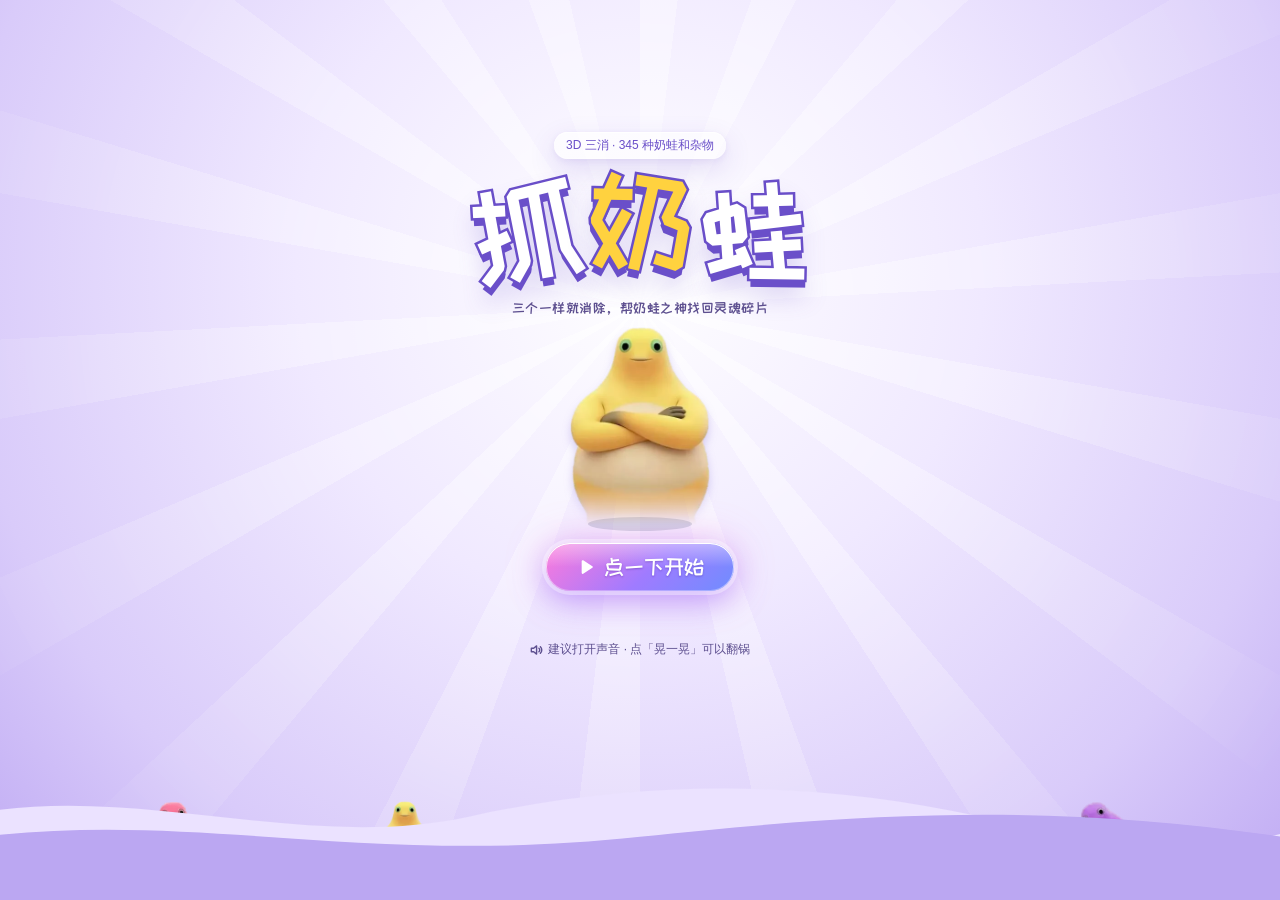
